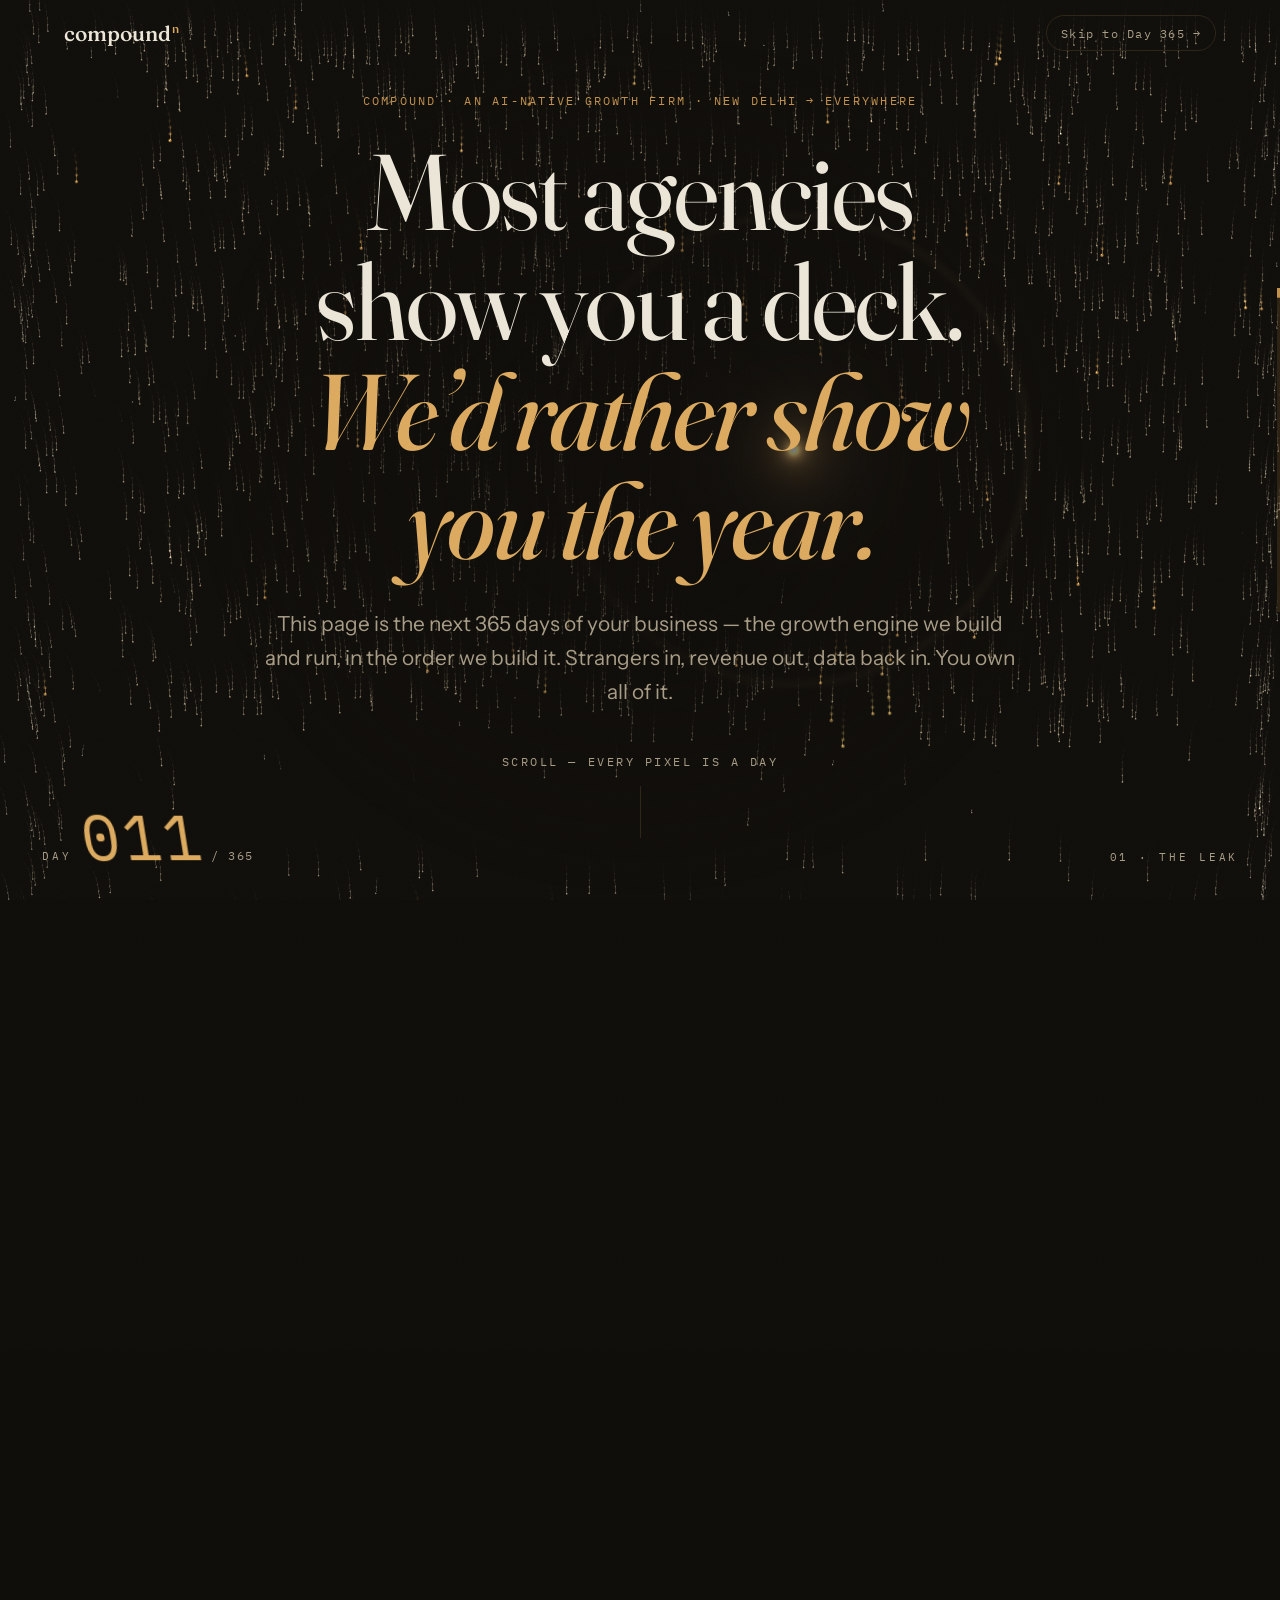
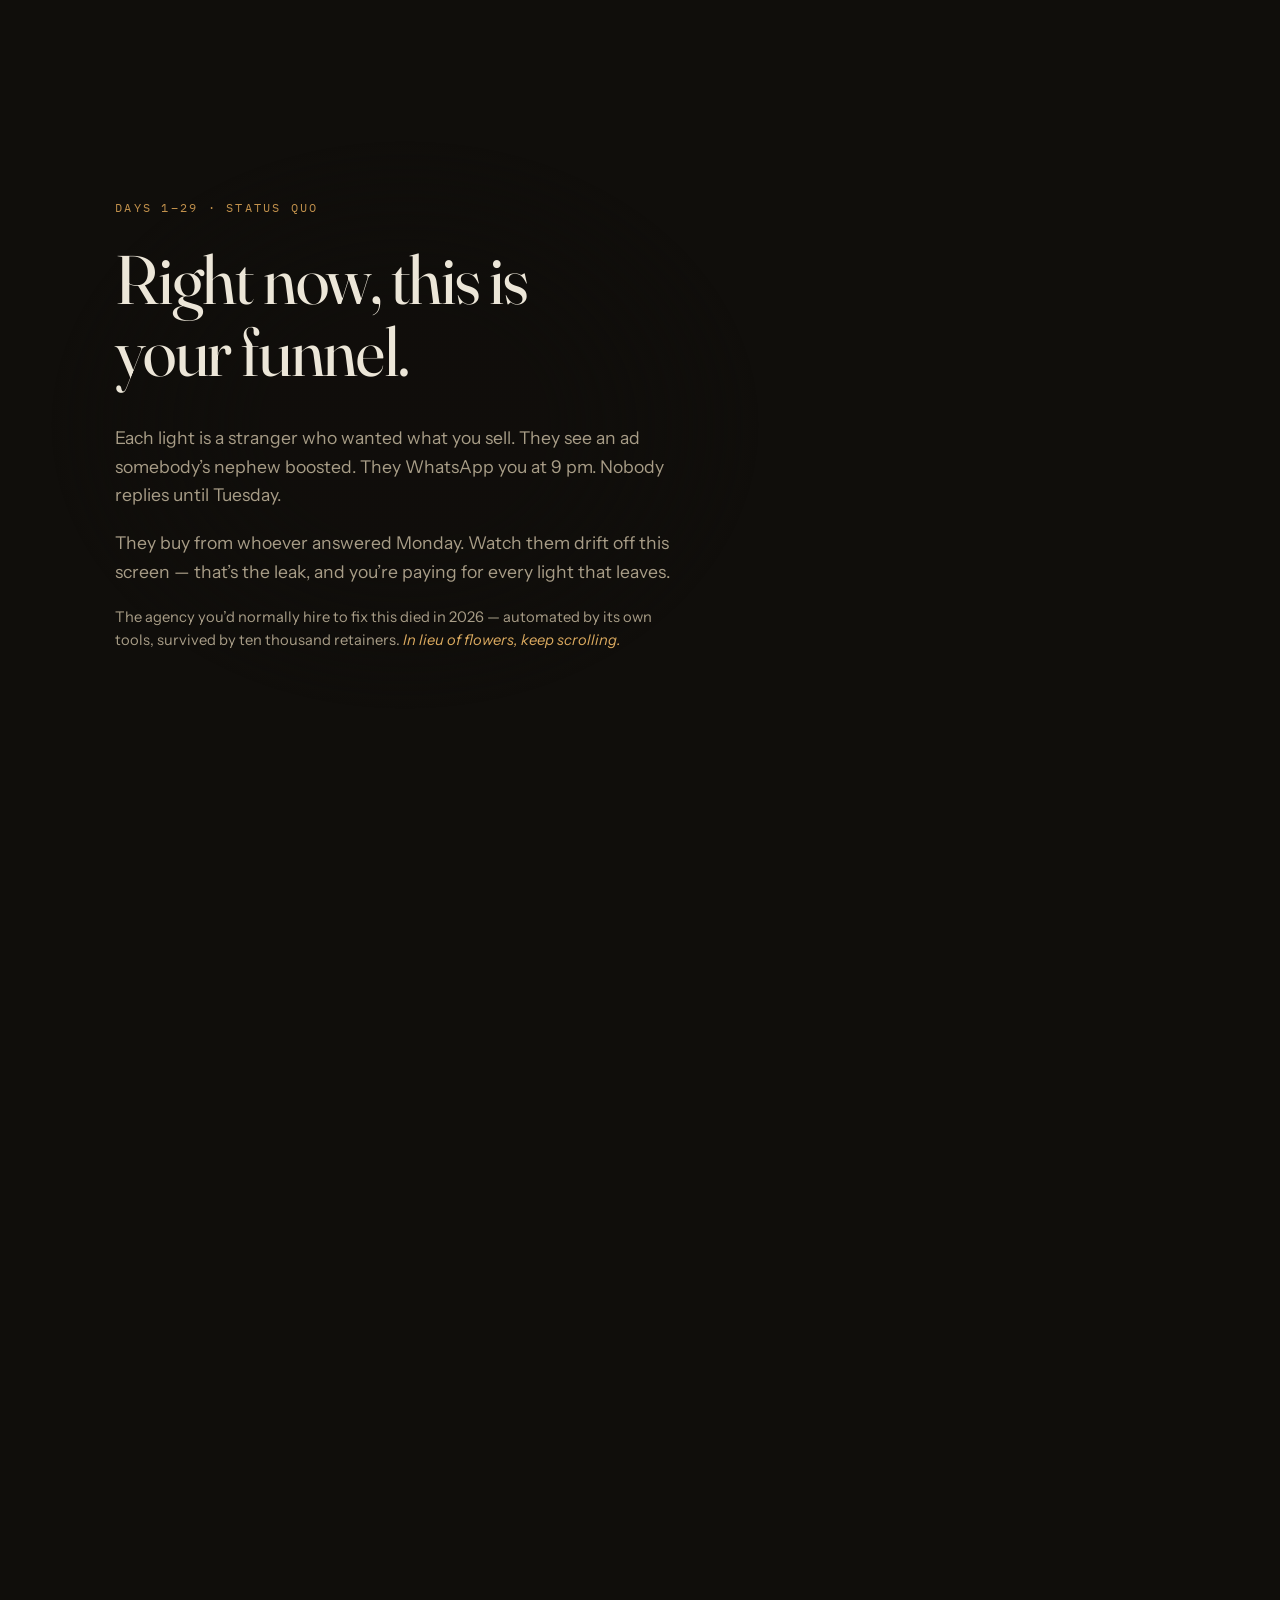
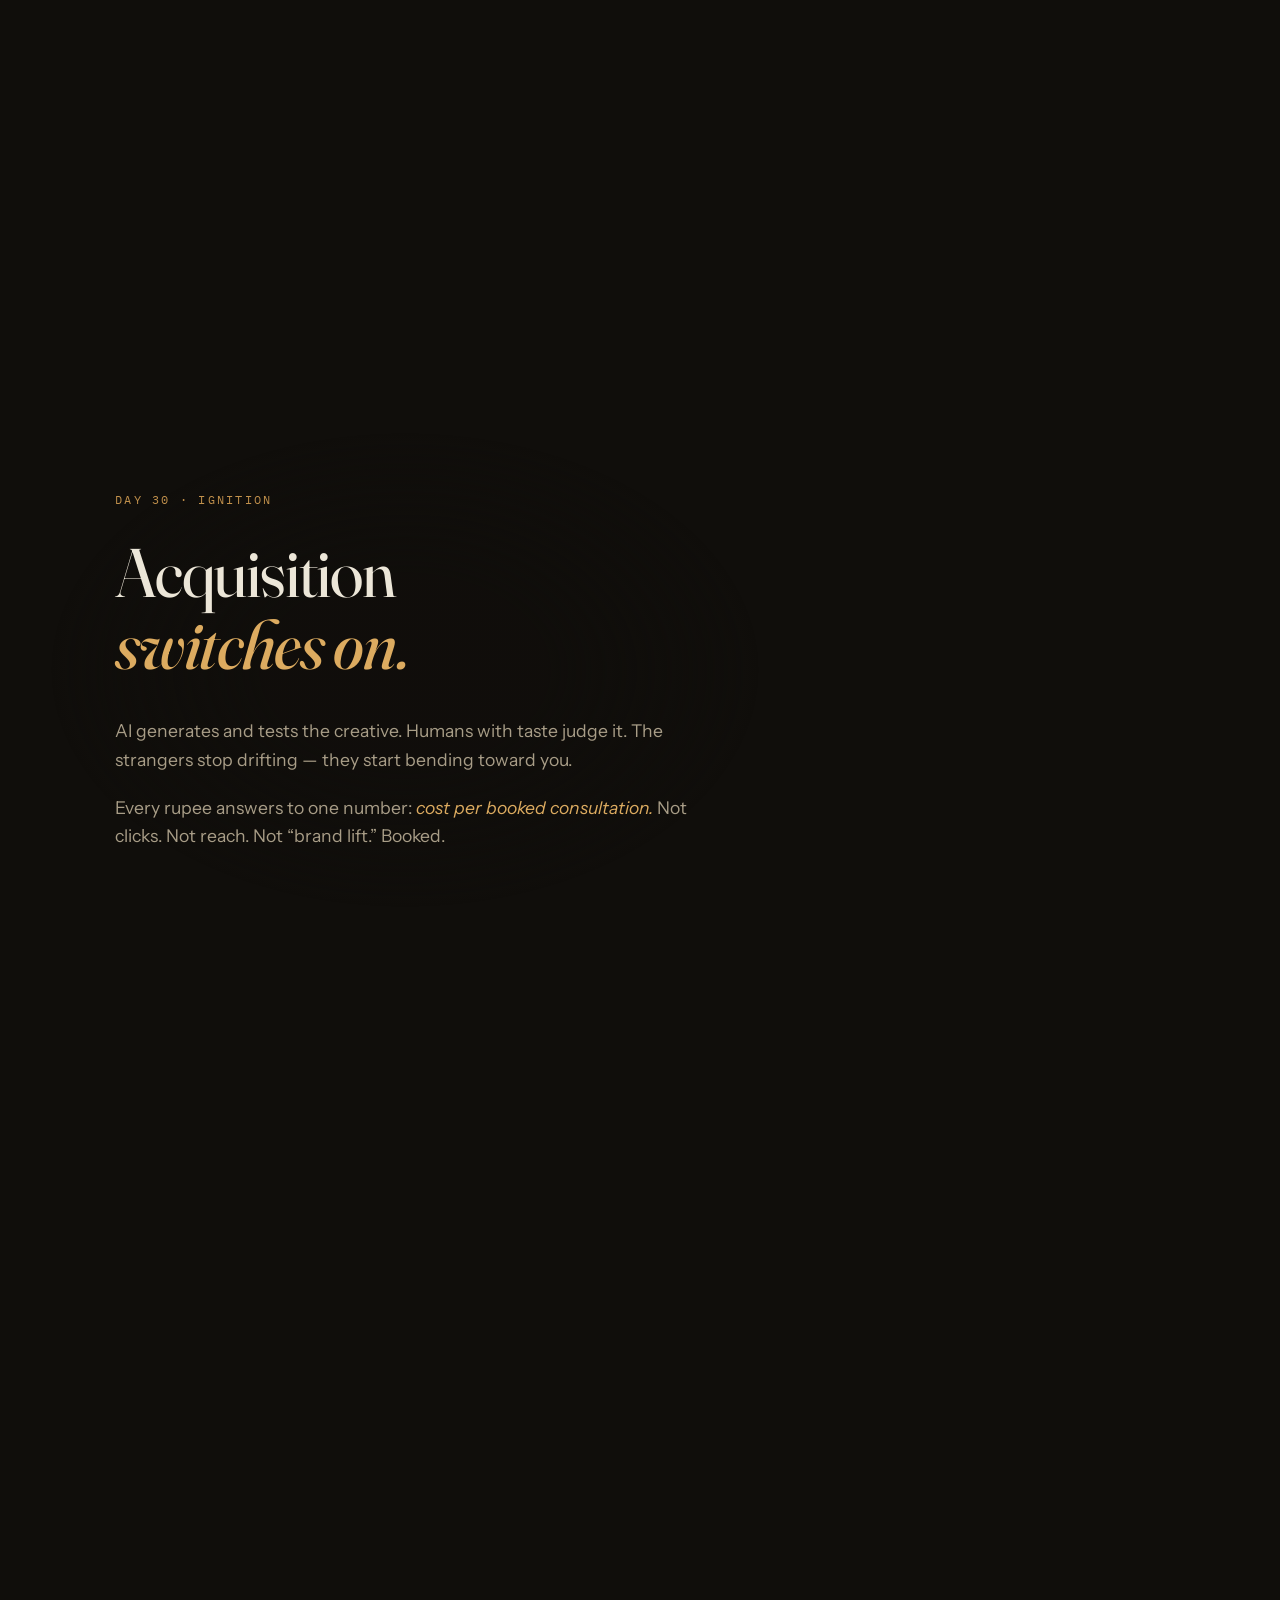
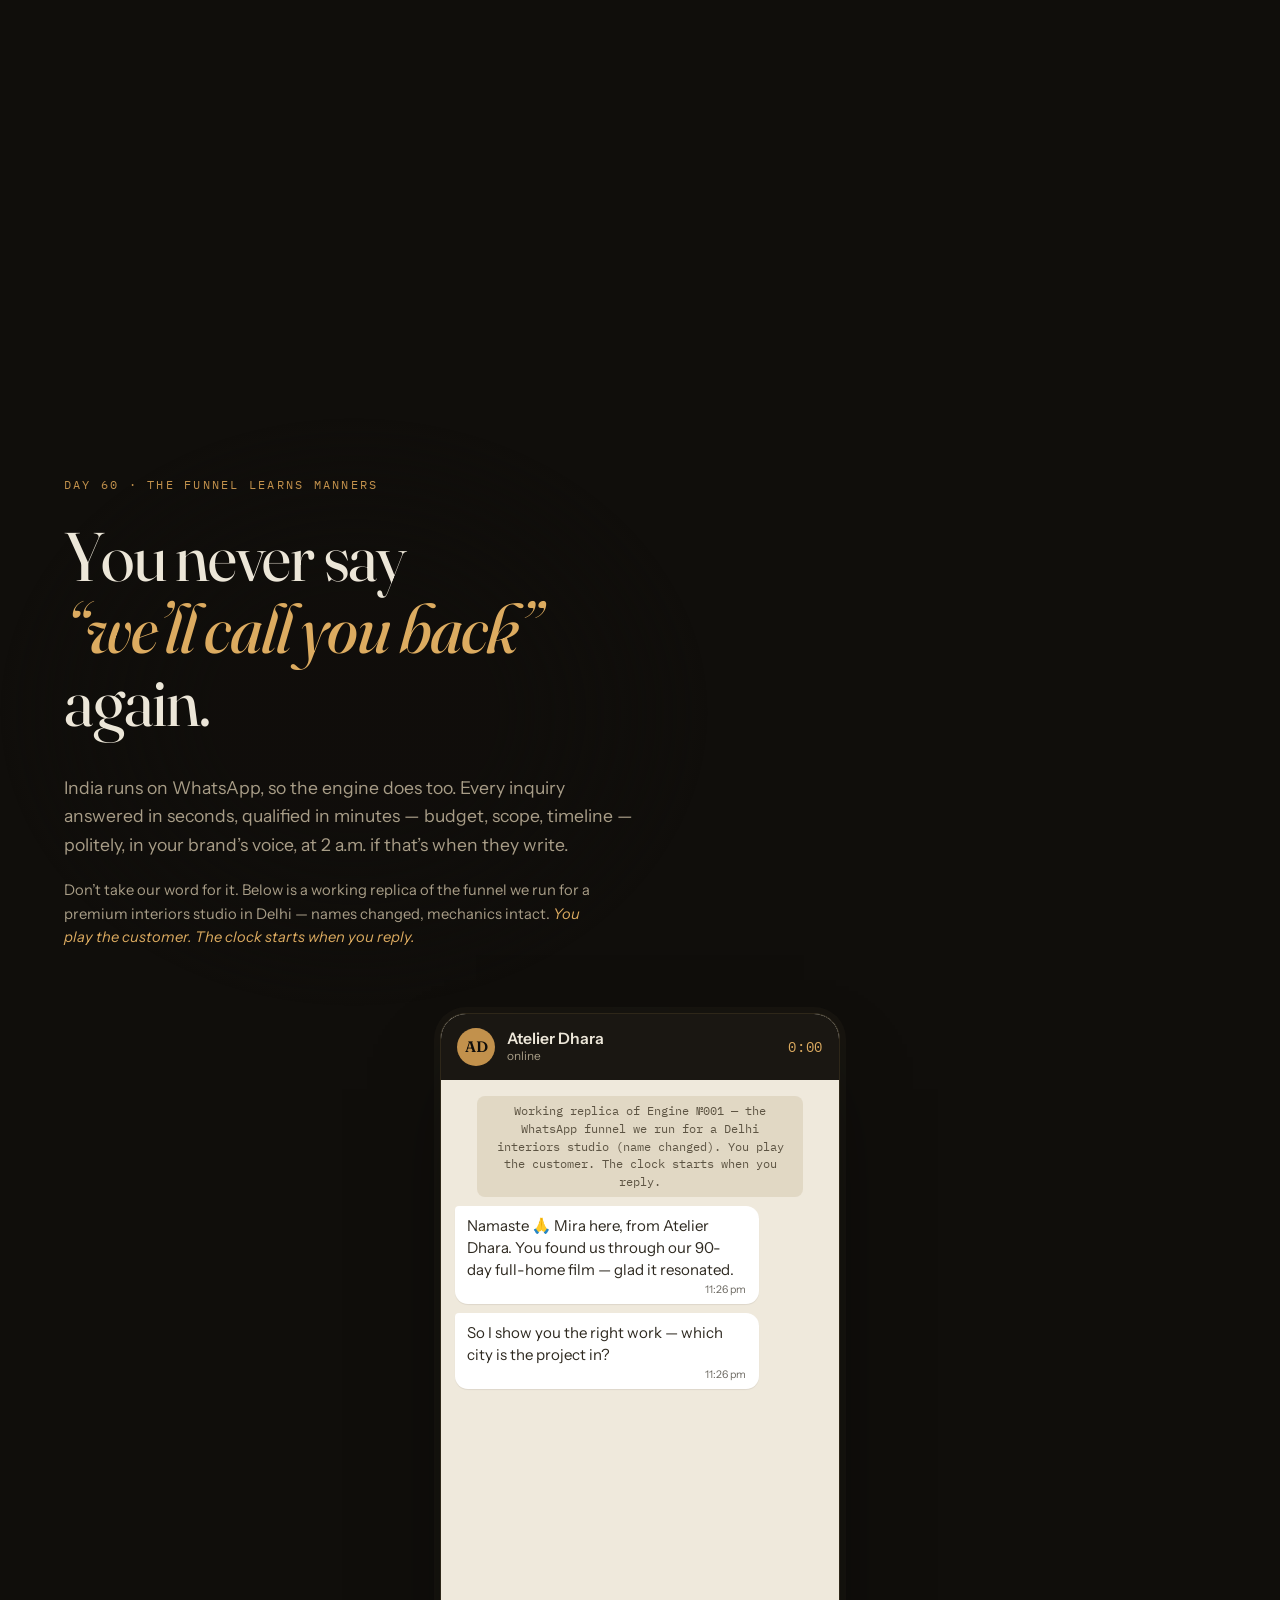
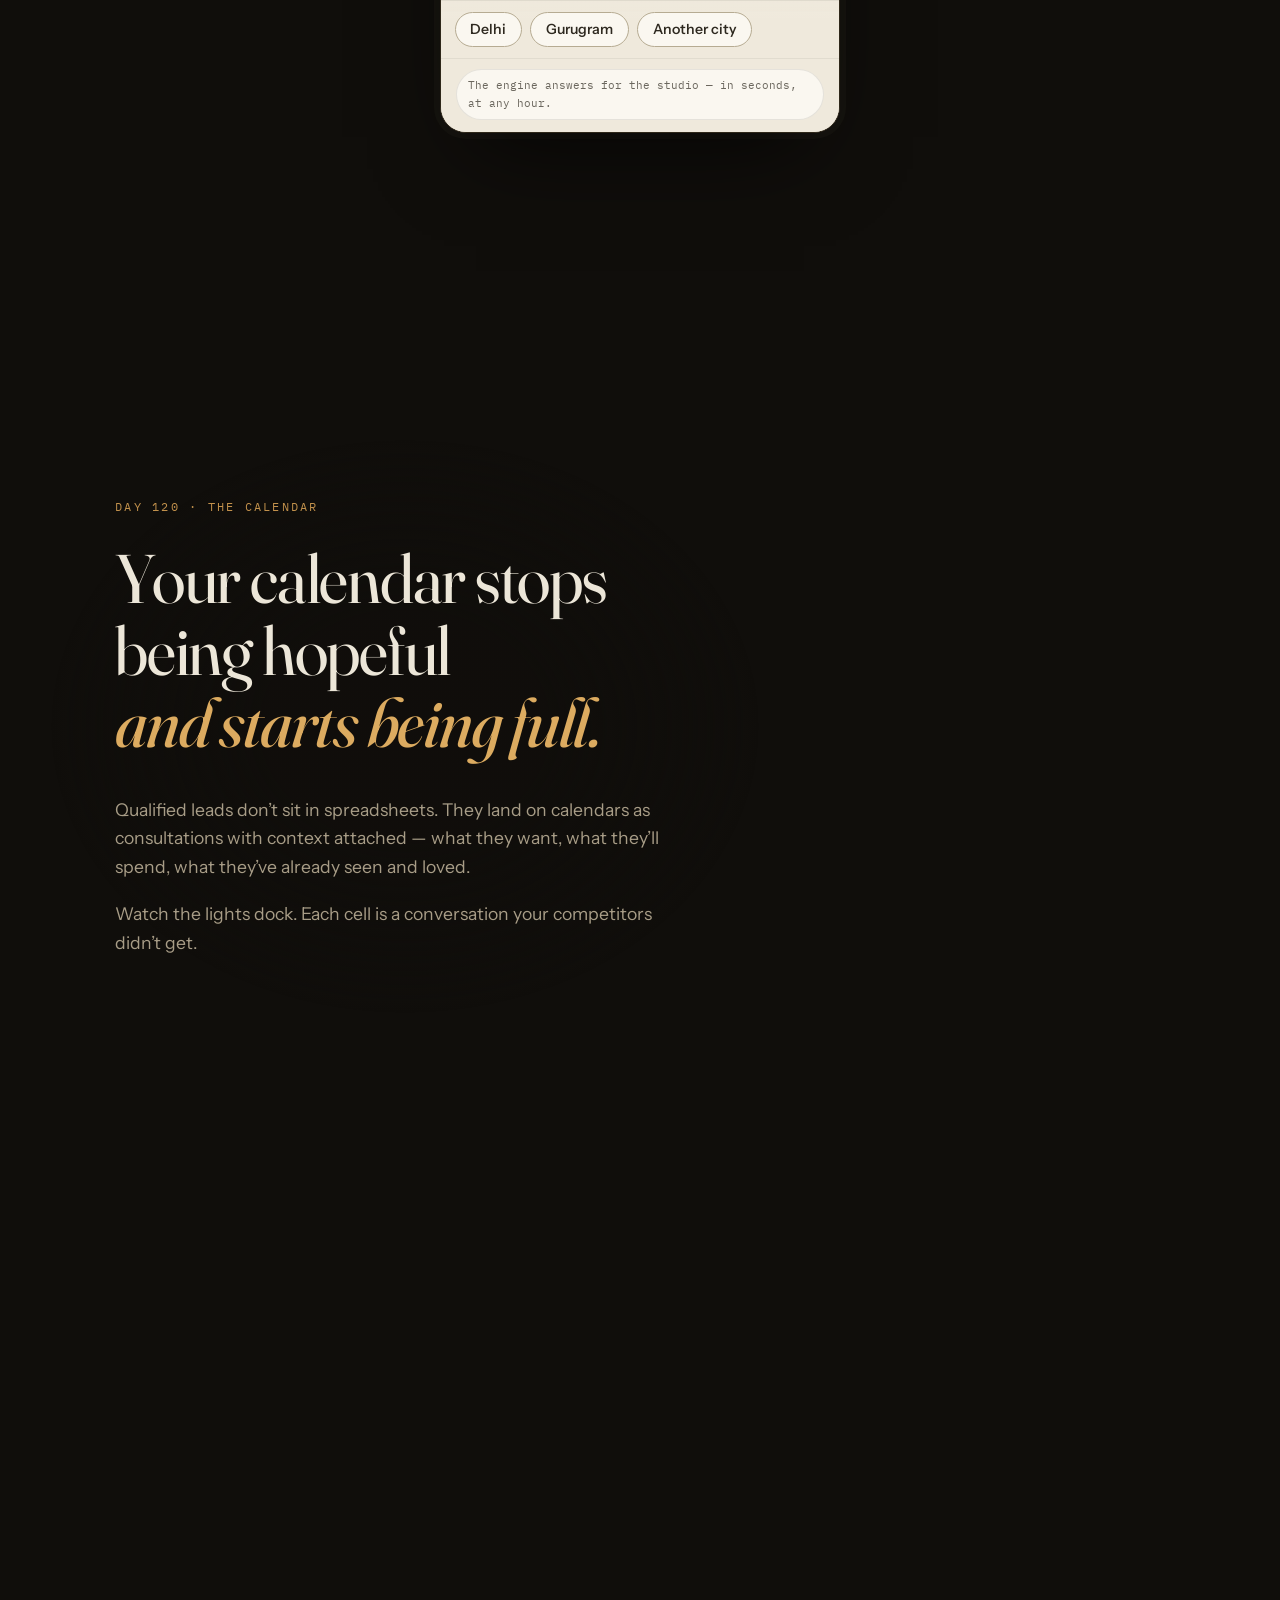
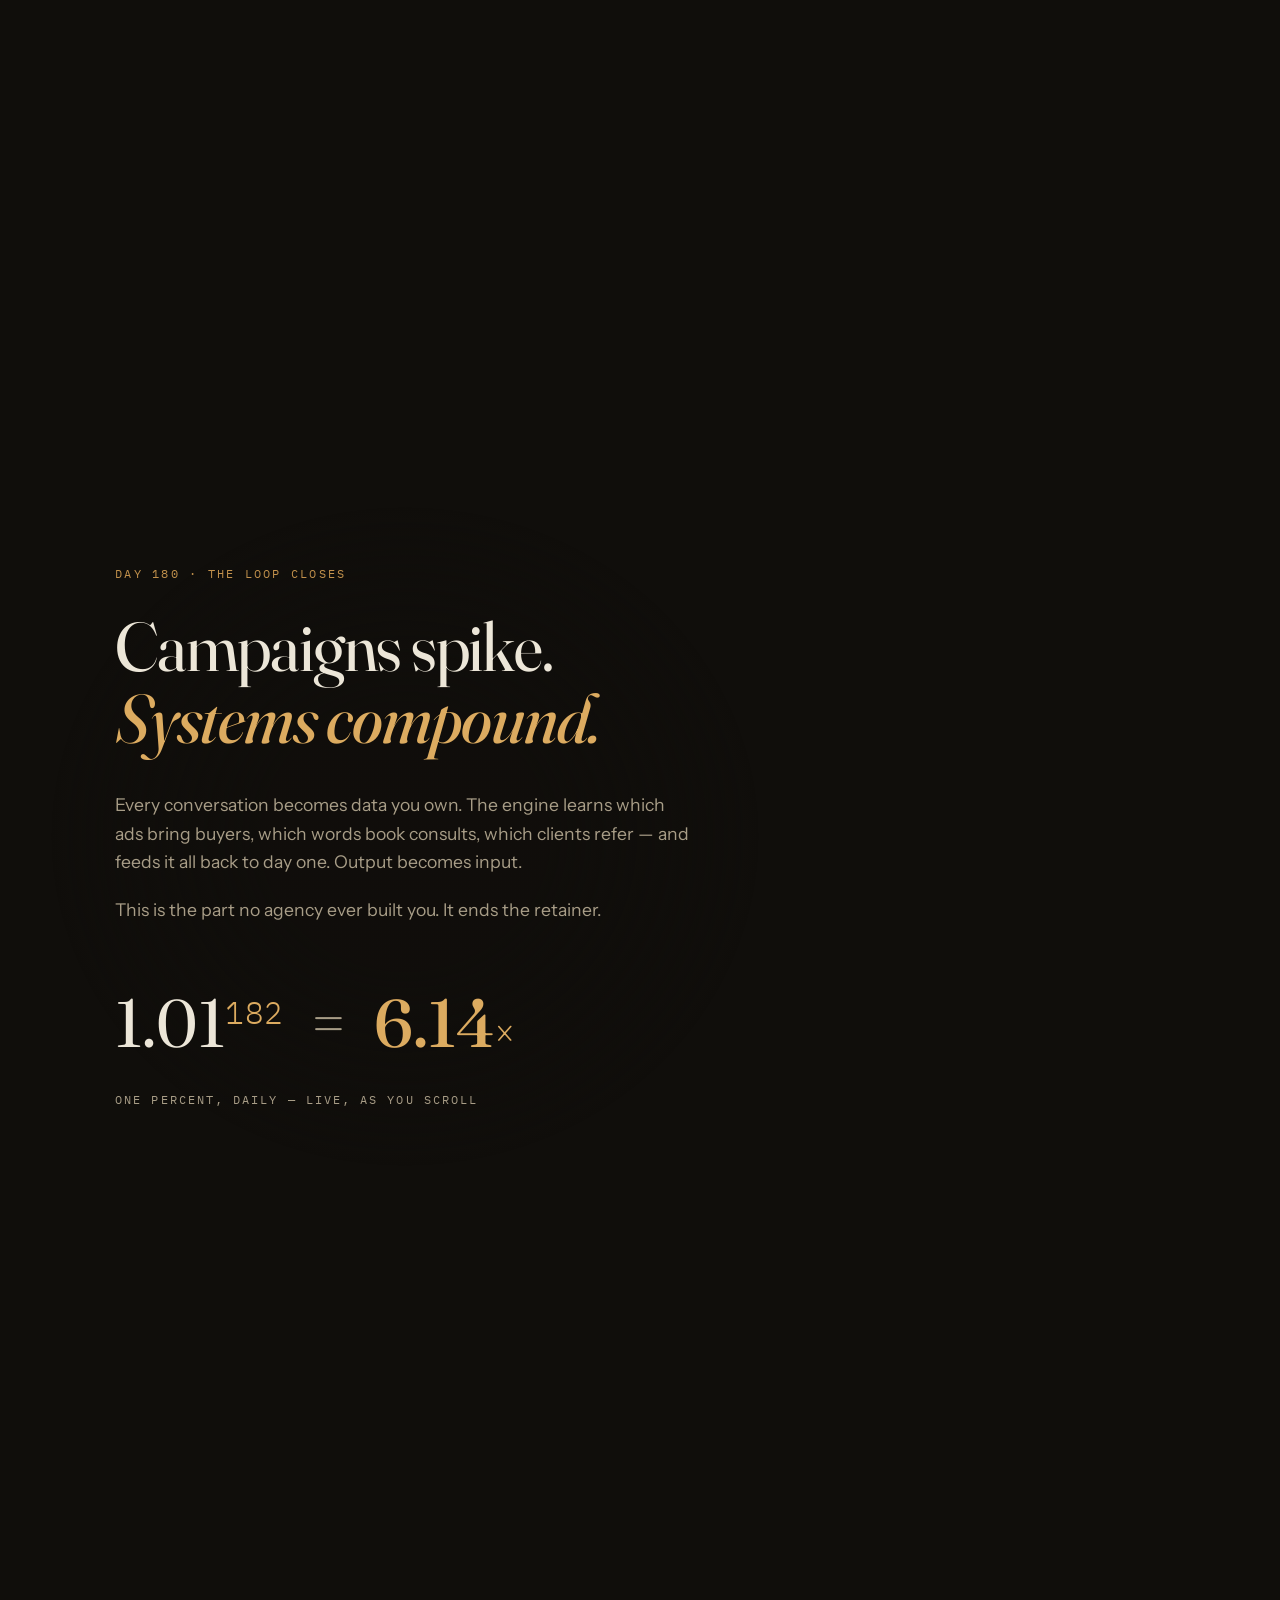
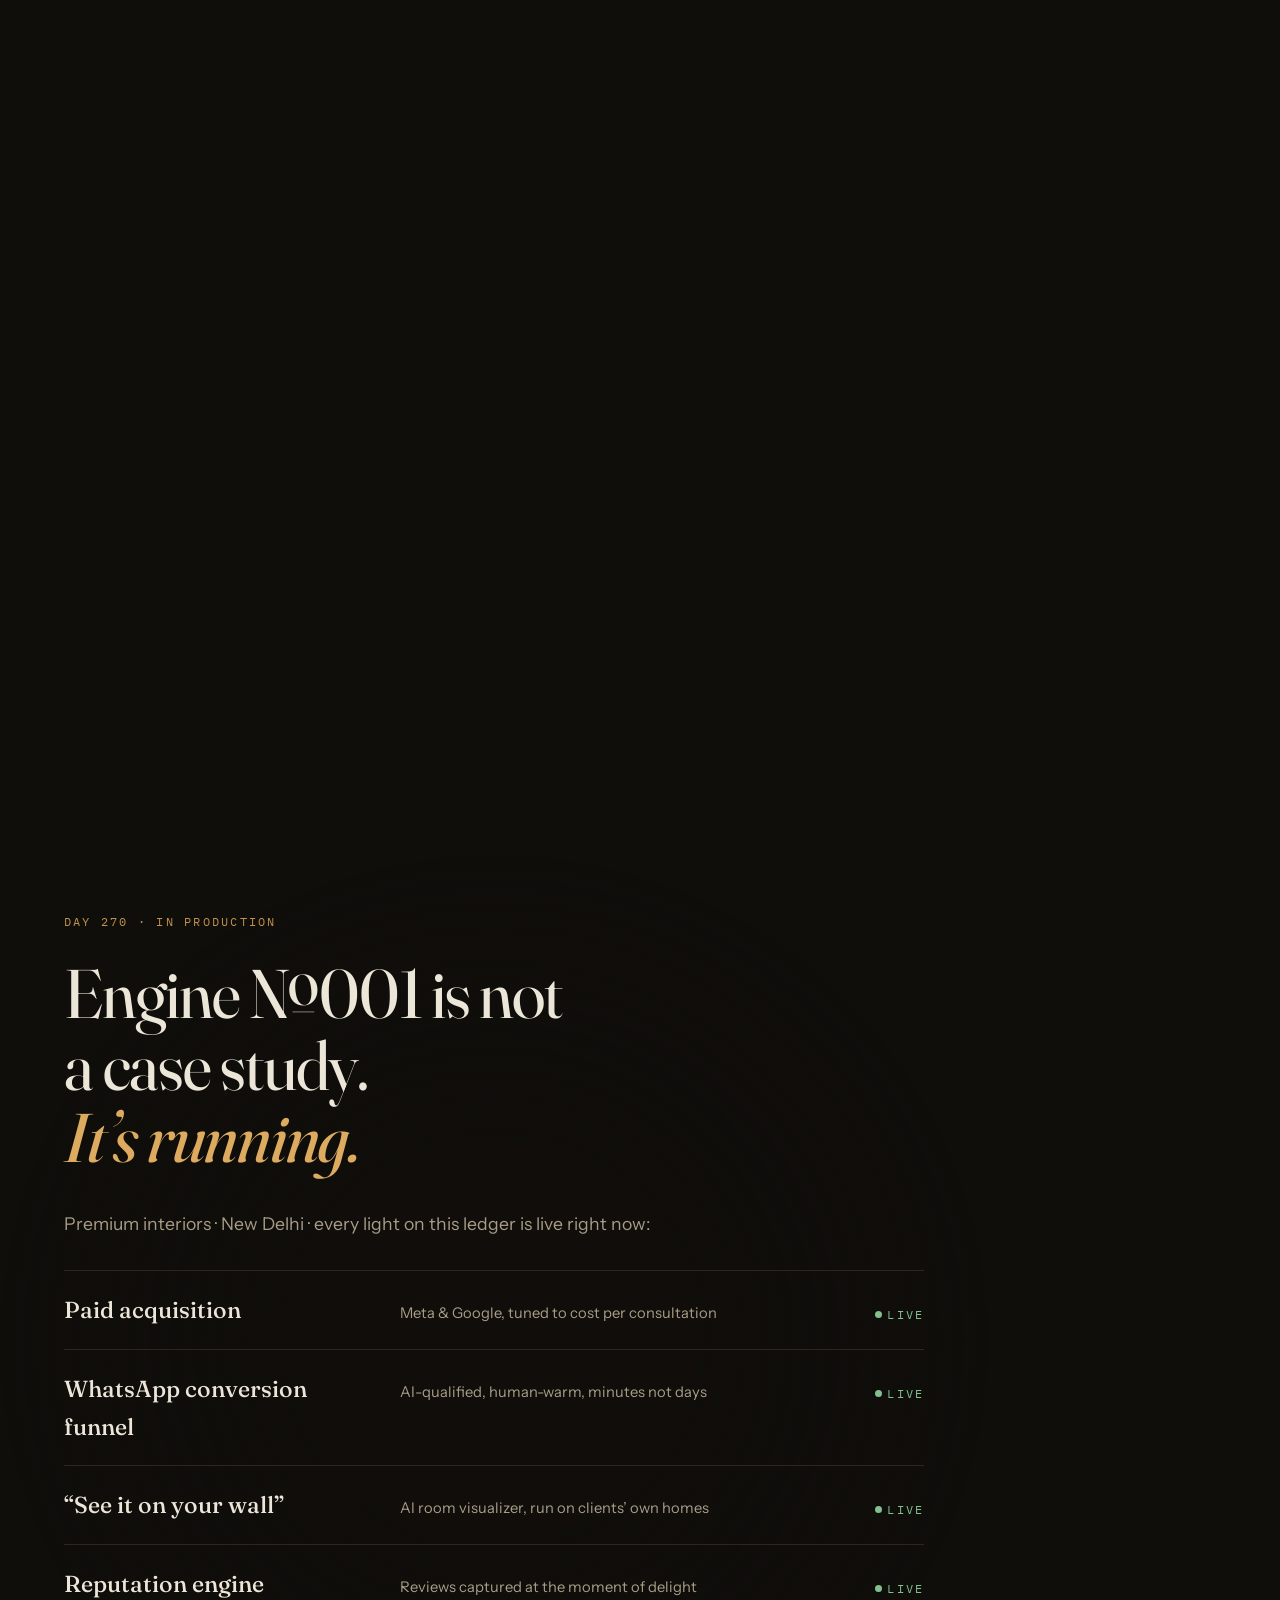
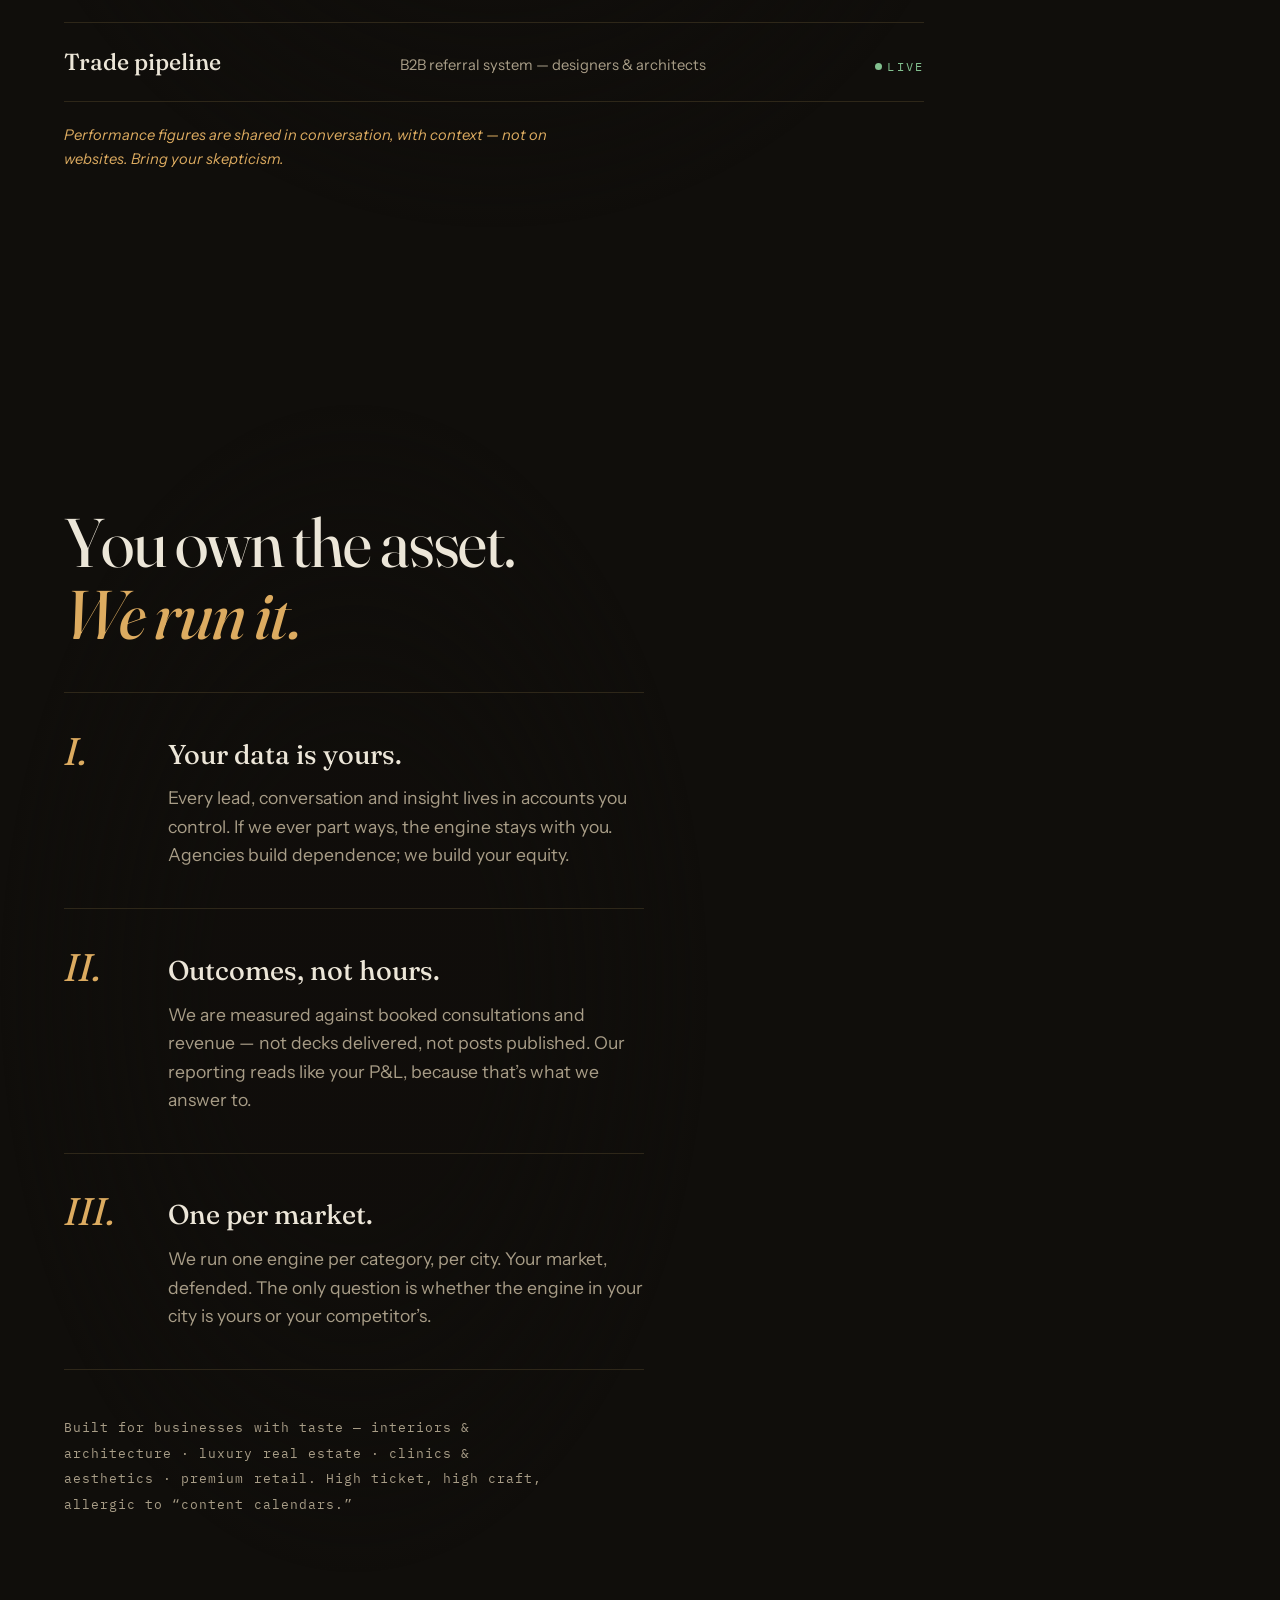
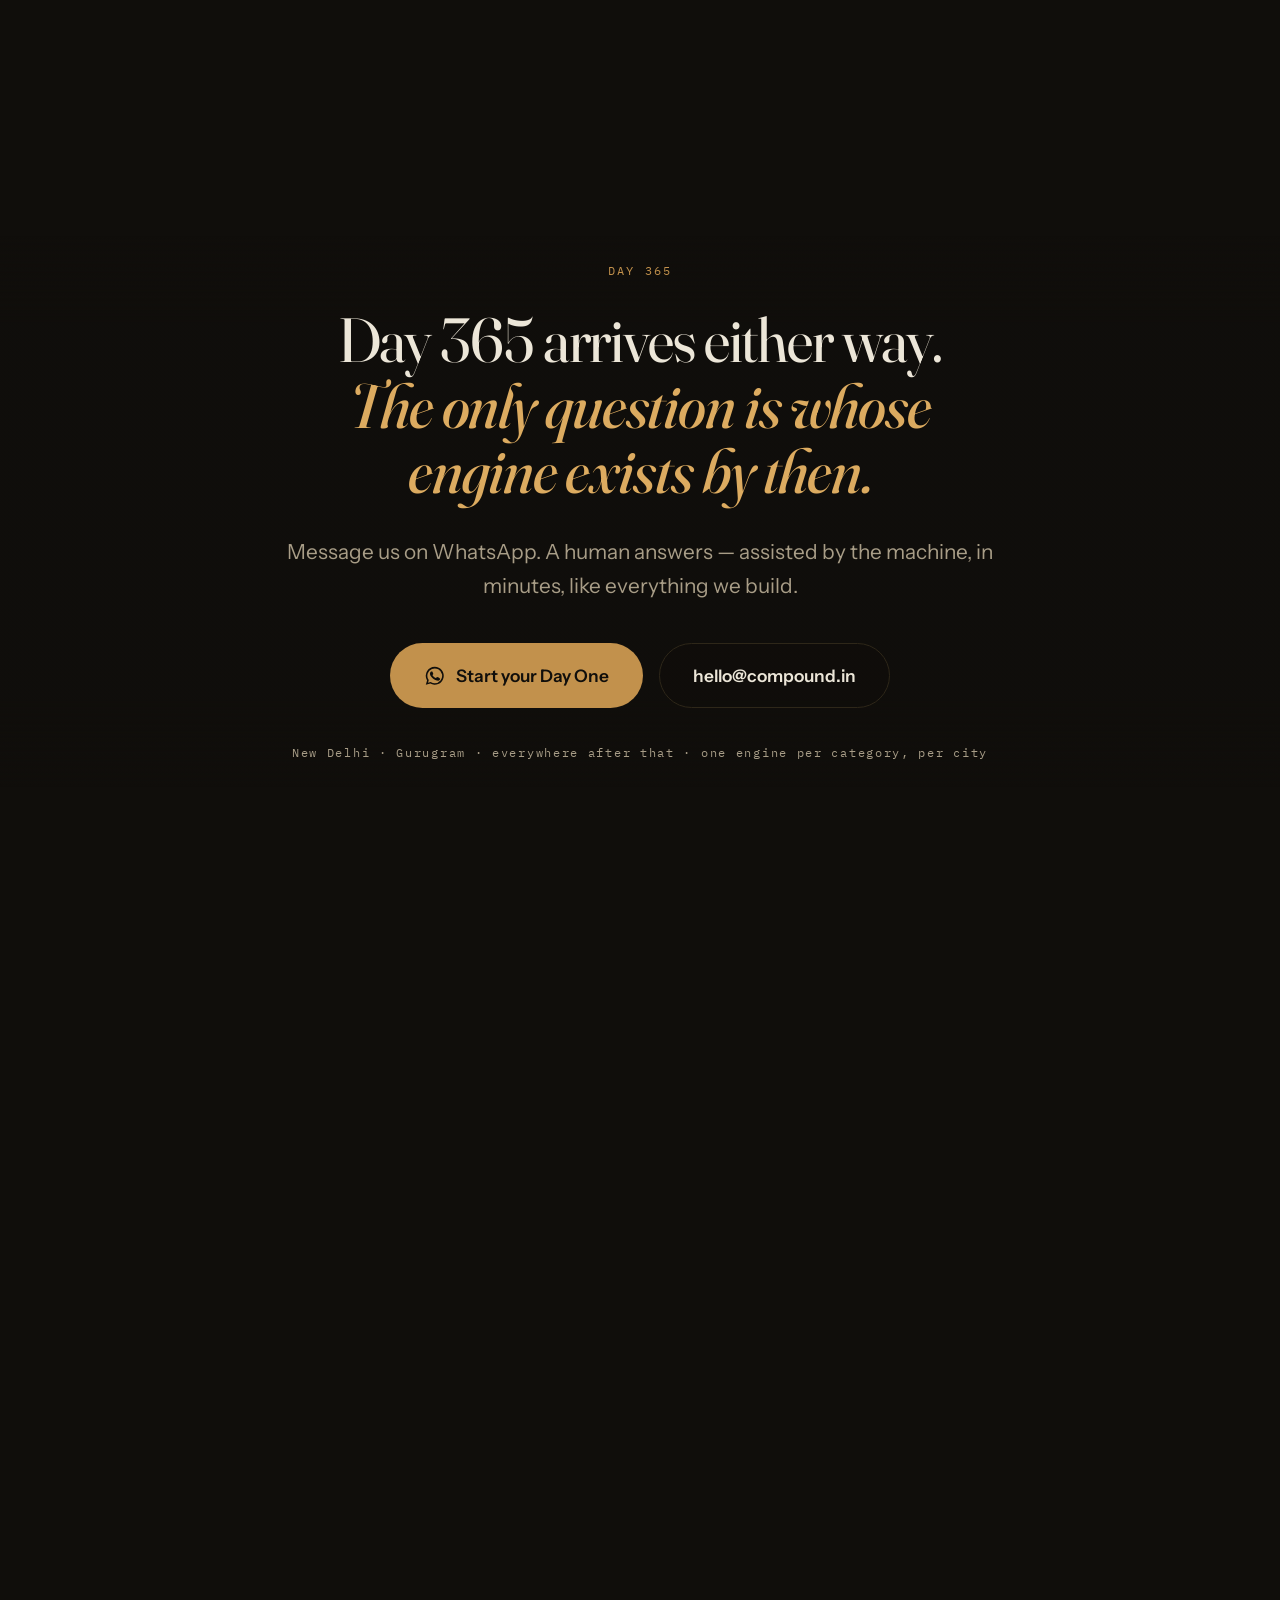
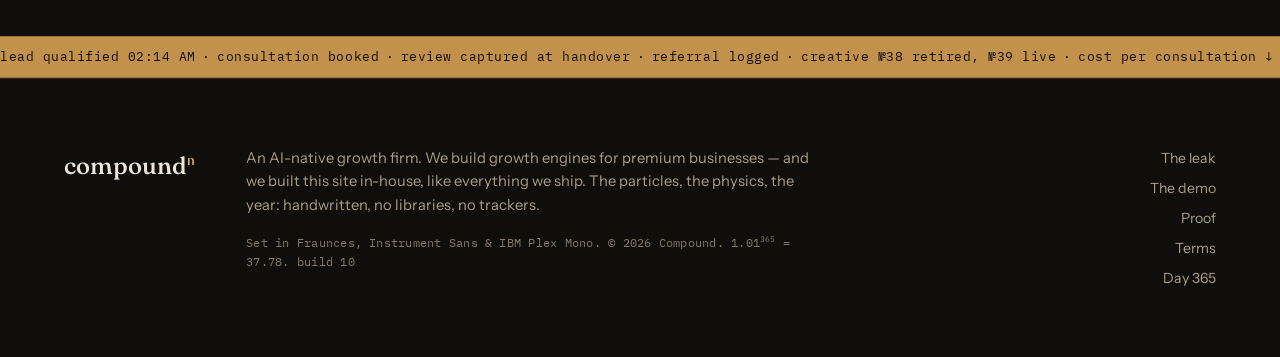
==== index.html @ 3d169574 "Finale composition: the sun rises above the text horizon (build 10) Sunrise over Day One — glow and " ====
<!DOCTYPE html>
<html lang="en">
<head>
  <meta charset="UTF-8" />
  <meta name="viewport" content="width=device-width, initial-scale=1.0, viewport-fit=cover" />
  <title>Compound — your next 365 days, in one scroll</title>
  <meta name="description" content="Compound builds and runs AI-native growth engines for premium businesses. No deck, no 'capabilities' — scroll through the year we build you: acquisition, WhatsApp conversion, booked consultations, compounding data you own." />
  <meta name="theme-color" content="#100e0b" />
  <meta property="og:title" content="Compound — your next 365 days, in one scroll" />
  <meta property="og:description" content="Most agencies show you a deck. We'd rather show you the year. An AI-native growth firm — New Delhi → everywhere." />
  <meta property="og:type" content="website" />
  <link rel="icon" href="data:image/svg+xml,%3Csvg xmlns='http://www.w3.org/2000/svg' viewBox='0 0 64 64'%3E%3Crect width='64' height='64' rx='14' fill='%23100e0b'/%3E%3Ctext x='27' y='44' font-family='Georgia,serif' font-size='34' fill='%23F3EFE6' text-anchor='middle'%3EC%3C/text%3E%3Ctext x='47' y='28' font-family='Georgia,serif' font-size='18' fill='%23C2914C' text-anchor='middle'%3En%3C/text%3E%3C/svg%3E" />
  <link rel="preconnect" href="https://fonts.googleapis.com" />
  <link rel="preconnect" href="https://fonts.gstatic.com" crossorigin />
  <link href="https://fonts.googleapis.com/css2?family=Fraunces:ital,opsz,wght@0,9..144,300..700;1,9..144,300..700&family=Instrument+Sans:ital,wght@0,400..700;1,400..700&family=IBM+Plex+Mono:ital,wght@0,400;0,500;1,400&display=swap" rel="stylesheet" />
  <link rel="stylesheet" href="styles.css?v=10" />
  <noscript><style>
    .reveal,.kin .kw i{opacity:1;transform:none}
    #boot,#cursor,.hud{display:none!important}
    .noscript-note{display:block!important}
  </style></noscript>
</head>
<body>

  <!-- boot -->
  <div id="boot" aria-hidden="true">
    <p class="boot__mark">compound<sup>n</sup></p>
    <p class="boot__line mono"><span id="bootEq">1.01<sup>1</sup> = 1.01</span></p>
    <p class="boot__sub mono">compiling your next 365 days</p>
  </div>

  <!-- the field -->
  <canvas id="field" aria-hidden="true"></canvas>

  <!-- chrome -->
  <header class="nav" id="nav">
    <a class="nav__mark" href="#top" aria-label="Compound — back to day zero">compound<sup>n</sup></a>
    <a class="nav__skip mono" href="#begin">Skip to Day 365 <span aria-hidden="true">&rarr;</span></a>
  </header>

  <div class="hud" aria-hidden="true">
    <div class="hud__day">
      <span class="hud__dayLabel mono">DAY</span>
      <span class="hud__dayNum mono" id="dayNum">000</span>
      <span class="hud__dayOf mono">/ 365</span>
    </div>
    <div class="hud__chapter mono" id="chapterTag">00 · DAY ZERO</div>
    <div class="hud__rail"><span id="railFill"></span></div>
  </div>

  <div id="cursor" aria-hidden="true"><span id="cursorTag"></span></div>

  <p class="noscript-note mono" style="display:none">JavaScript is off — the year won&rsquo;t animate, but every word below still works. So does WhatsApp.</p>

  <main id="top">

    <!-- ======== CH 00 · DAY ZERO ======== -->
    <section class="ch ch--zero" id="zero" data-days="0,7" data-tag="00 · DAY ZERO" data-beh="0">
      <div class="ch__pin">
        <div class="ch__inner ch__inner--center">
          <p class="eyebrow mono reveal">Compound · an AI-native growth firm · New Delhi &rarr; everywhere</p>
          <h1 class="kin kin--hero" aria-label="Most agencies show you a deck. We'd rather show you the year.">
            <span class="kin__line"><span class="kw"><i>Most</i></span> <span class="kw"><i>agencies</i></span> <span class="kw"><i>show</i></span> <span class="kw"><i>you</i></span> <span class="kw"><i>a&nbsp;deck.</i></span></span>
            <span class="kin__line kin__line--accent"><span class="kw"><i>We&rsquo;d</i></span> <span class="kw"><i>rather</i></span> <span class="kw"><i>show</i></span> <span class="kw"><i>you</i></span> <span class="kw"><i>the&nbsp;year.</i></span></span>
          </h1>
          <p class="lede reveal">This page is the next 365 days of your business — the growth engine we build and run, in the order we build it. Strangers in, revenue out, data back in. You own all of it.</p>
          <p class="scrollcue mono reveal">scroll — every pixel is a day<span class="scrollcue__bar" aria-hidden="true"></span></p>
        </div>
      </div>
    </section>

    <!-- ======== CH 01 · THE LEAK ======== -->
    <section class="ch ch--leak" id="leak" data-days="8,29" data-tag="01 · THE LEAK" data-beh="1">
      <div class="ch__pin">
        <div class="ch__inner">
          <p class="kicker mono reveal">Days 1–29 · status quo</p>
          <h2 class="kin" aria-label="Right now, this is your funnel.">
            <span class="kin__line"><span class="kw"><i>Right</i></span> <span class="kw"><i>now,</i></span> <span class="kw"><i>this</i></span> <span class="kw"><i>is</i></span></span>
            <span class="kin__line"><span class="kw"><i>your</i></span> <span class="kw"><i>funnel.</i></span></span>
          </h2>
          <div class="ch__copy reveal">
            <p>Each light is a stranger who wanted what you sell. They see an ad somebody&rsquo;s nephew boosted. They WhatsApp you at 9 pm. Nobody replies until Tuesday.</p>
            <p>They buy from whoever answered Monday. Watch them drift off this screen — that&rsquo;s the leak, and you&rsquo;re paying for every light that leaves.</p>
            <p class="ch__aside">The agency you&rsquo;d normally hire to fix this died in 2026 — automated by its own tools, survived by ten thousand retainers. <em>In lieu of flowers, keep scrolling.</em></p>
          </div>
        </div>
      </div>
    </section>

    <!-- ======== CH 02 · IGNITION ======== -->
    <section class="ch ch--attract" id="attract" data-days="30,59" data-tag="02 · ATTRACT" data-beh="2">
      <div class="ch__pin">
        <div class="ch__inner">
          <p class="kicker mono reveal">Day 30 · ignition</p>
          <h2 class="kin" aria-label="Acquisition switches on.">
            <span class="kin__line"><span class="kw"><i>Acquisition</i></span></span>
            <span class="kin__line kin__line--accent"><span class="kw"><i>switches</i></span> <span class="kw"><i>on.</i></span></span>
          </h2>
          <div class="ch__copy reveal">
            <p>AI generates and tests the creative. Humans with taste judge it. The strangers stop drifting — they start bending toward you.</p>
            <p>Every rupee answers to one number: <em>cost per booked consultation.</em> Not clicks. Not reach. Not &ldquo;brand lift.&rdquo; Booked.</p>
          </div>
        </div>
      </div>
    </section>

    <!-- ======== CH 03 · CONVERT + DEMO ======== -->
    <section class="ch ch--convert" id="convert" data-days="60,118" data-tag="03 · CONVERT" data-beh="3">
      <div class="ch__flow">
        <div class="ch__inner">
          <p class="kicker mono reveal">Day 60 · the funnel learns manners</p>
          <h2 class="kin" aria-label="You never say 'we'll call you back' again.">
            <span class="kin__line"><span class="kw"><i>You</i></span> <span class="kw"><i>never</i></span> <span class="kw"><i>say</i></span></span>
            <span class="kin__line kin__line--accent"><span class="kw"><i>&ldquo;we&rsquo;ll</i></span> <span class="kw"><i>call</i></span> <span class="kw"><i>you</i></span> <span class="kw"><i>back&rdquo;</i></span></span>
            <span class="kin__line"><span class="kw"><i>again.</i></span></span>
          </h2>
          <div class="ch__copy reveal">
            <p>India runs on WhatsApp, so the engine does too. Every inquiry answered in seconds, qualified in minutes — budget, scope, timeline — politely, in your brand&rsquo;s voice, at 2 a.m. if that&rsquo;s when they write.</p>
            <p class="ch__aside">Don&rsquo;t take our word for it. Below is a working replica of the funnel we run for a premium interiors studio in Delhi — names changed, mechanics intact. <em>You play the customer. The clock starts when you reply.</em></p>
          </div>
        </div>

        <div class="demo__stage">
          <div class="phone reveal" id="phone">
            <div class="phone__header">
              <div class="phone__avatar" aria-hidden="true">AD</div>
              <div class="phone__id">
                <p class="phone__name">Atelier Dhara</p>
                <p class="phone__status" id="chatStatus">online</p>
              </div>
              <div class="phone__timer mono" id="chatTimer" aria-label="Elapsed time">0:00</div>
            </div>
            <div class="phone__scroll" id="chatScroll">
              <div class="phone__chat" id="chatLog" aria-live="polite"><noscript><p class="msg msg--note">JavaScript is off, so the simulation can&rsquo;t run here. The real engine, of course, runs anyway — WhatsApp us.</p></noscript></div>
            </div>
            <div class="phone__chips" id="chatChips"></div>
            <div class="phone__inputbar" aria-hidden="true">
              <span class="phone__inputhint">The engine answers for the studio — in seconds, at any hour.</span>
            </div>
          </div>

          <aside class="demo__result" id="demoResult" hidden>
            <p class="demo__bigtime mono"><span id="finalTime">0:00</span></p>
            <p class="demo__verdict">Booked — while the studio slept.</p>
            <p class="demo__copy">No forms. No &ldquo;we&rsquo;ll call you back.&rdquo; Premium customers buy from whoever answers first — the engine makes sure that&rsquo;s you.</p>
            <div class="demo__ctaRow">
              <a class="btn btn--brass" href="#begin" data-cursor="DAY 365">Get this engine <span class="btn__arrow">&rarr;</span></a>
              <button class="btn btn--ghost" id="replayDemo" type="button" data-cursor="REPLAY">Replay <span class="btn__arrow">&#8635;</span></button>
            </div>
          </aside>
        </div>
      </div>
    </section>

    <!-- ======== CH 04 · BOOK ======== -->
    <section class="ch ch--book" id="book" data-days="119,179" data-tag="04 · BOOK" data-beh="4">
      <div class="ch__pin">
        <div class="ch__inner">
          <p class="kicker mono reveal">Day 120 · the calendar</p>
          <h2 class="kin" aria-label="Your calendar stops being hopeful and starts being full.">
            <span class="kin__line"><span class="kw"><i>Your</i></span> <span class="kw"><i>calendar</i></span> <span class="kw"><i>stops</i></span></span>
            <span class="kin__line"><span class="kw"><i>being</i></span> <span class="kw"><i>hopeful</i></span></span>
            <span class="kin__line kin__line--accent"><span class="kw"><i>and</i></span> <span class="kw"><i>starts</i></span> <span class="kw"><i>being</i></span> <span class="kw"><i>full.</i></span></span>
          </h2>
          <div class="ch__copy reveal">
            <p>Qualified leads don&rsquo;t sit in spreadsheets. They land on calendars as consultations with context attached — what they want, what they&rsquo;ll spend, what they&rsquo;ve already seen and loved.</p>
            <p>Watch the lights dock. Each cell is a conversation your competitors didn&rsquo;t get.</p>
          </div>
        </div>
      </div>
    </section>

    <!-- ======== CH 05 · COMPOUND ======== -->
    <section class="ch ch--compound" id="compound" data-days="180,269" data-tag="05 · COMPOUND" data-beh="5">
      <div class="ch__pin">
        <div class="ch__inner">
          <p class="kicker mono reveal">Day 180 · the loop closes</p>
          <h2 class="kin" aria-label="Campaigns spike. Systems compound.">
            <span class="kin__line"><span class="kw"><i>Campaigns</i></span> <span class="kw"><i>spike.</i></span></span>
            <span class="kin__line kin__line--accent"><span class="kw"><i>Systems</i></span> <span class="kw"><i>compound.</i></span></span>
          </h2>
          <div class="ch__copy reveal">
            <p>Every conversation becomes data you own. The engine learns which ads bring buyers, which words book consults, which clients refer — and feeds it all back to day one. Output becomes input.</p>
            <p>This is the part no agency ever built you. It ends the retainer.</p>
          </div>
          <p class="liveEq" id="liveEq" aria-hidden="true">1.01<sup id="liveExp">180</sup> <span class="liveEq__eq">=</span> <span class="liveEq__res" id="liveRes">5.99</span><span class="liveEq__x">&times;</span></p>
          <p class="liveEq__note mono reveal">one percent, daily — live, as you scroll</p>
        </div>
      </div>
    </section>

    <!-- ======== CH 06 · PROOF ======== -->
    <section class="ch ch--proof" id="proof" data-days="270,319" data-tag="06 · PROOF" data-beh="6">
      <div class="ch__flow">
        <div class="ch__inner ch__inner--wide">
          <p class="kicker mono reveal">Day 270 · in production</p>
          <h2 class="kin" aria-label="Engine №001 is not a case study. It's running.">
            <span class="kin__line"><span class="kw"><i>Engine</i></span> <span class="kw"><i>№001</i></span> <span class="kw"><i>is</i></span> <span class="kw"><i>not</i></span></span>
            <span class="kin__line"><span class="kw"><i>a</i></span> <span class="kw"><i>case</i></span> <span class="kw"><i>study.</i></span></span>
            <span class="kin__line kin__line--accent"><span class="kw"><i>It&rsquo;s</i></span> <span class="kw"><i>running.</i></span></span>
          </h2>
          <p class="ch__copy reveal">Premium interiors · New Delhi · every light on this ledger is live right now:</p>
          <ul class="ledger reveal">
            <li class="ledger__row">
              <span class="ledger__name">Paid acquisition</span>
              <span class="ledger__desc">Meta &amp; Google, tuned to cost per consultation</span>
              <span class="ledger__status"><span class="dot" aria-hidden="true"></span>Live</span>
            </li>
            <li class="ledger__row">
              <span class="ledger__name">WhatsApp conversion funnel</span>
              <span class="ledger__desc">AI-qualified, human-warm, minutes not days</span>
              <span class="ledger__status"><span class="dot" aria-hidden="true"></span>Live</span>
            </li>
            <li class="ledger__row">
              <span class="ledger__name">&ldquo;See it on your wall&rdquo;</span>
              <span class="ledger__desc">AI room visualizer, run on clients&rsquo; own homes</span>
              <span class="ledger__status"><span class="dot" aria-hidden="true"></span>Live</span>
            </li>
            <li class="ledger__row">
              <span class="ledger__name">Reputation engine</span>
              <span class="ledger__desc">Reviews captured at the moment of delight</span>
              <span class="ledger__status"><span class="dot" aria-hidden="true"></span>Live</span>
            </li>
            <li class="ledger__row">
              <span class="ledger__name">Trade pipeline</span>
              <span class="ledger__desc">B2B referral system — designers &amp; architects</span>
              <span class="ledger__status"><span class="dot" aria-hidden="true"></span>Live</span>
            </li>
          </ul>
          <p class="ch__aside reveal"><em>Performance figures are shared in conversation, with context — not on websites. Bring your skepticism.</em></p>
        </div>
      </div>
    </section>

    <!-- ======== CH 07 · TERMS ======== -->
    <section class="ch ch--terms" id="terms" data-days="320,364" data-tag="07 · THE TERMS" data-beh="6">
      <div class="ch__flow">
        <div class="ch__inner">
          <p class="kicker mono reveal">Day 320 · the terms</p>
          <h2 class="kin" aria-label="You own the asset. We run it.">
            <span class="kin__line"><span class="kw"><i>You</i></span> <span class="kw"><i>own</i></span> <span class="kw"><i>the</i></span> <span class="kw"><i>asset.</i></span></span>
            <span class="kin__line kin__line--accent"><span class="kw"><i>We</i></span> <span class="kw"><i>run</i></span> <span class="kw"><i>it.</i></span></span>
          </h2>
          <ol class="clauses">
            <li class="clause reveal">
              <p class="clause__no">I.</p>
              <div>
                <h3 class="clause__title">Your data is yours.</h3>
                <p class="clause__text">Every lead, conversation and insight lives in accounts you control. If we ever part ways, the engine stays with you. Agencies build dependence; we build your equity.</p>
              </div>
            </li>
            <li class="clause reveal">
              <p class="clause__no">II.</p>
              <div>
                <h3 class="clause__title">Outcomes, not hours.</h3>
                <p class="clause__text">We are measured against booked consultations and revenue — not decks delivered, not posts published. Our reporting reads like your P&amp;L, because that&rsquo;s what we answer to.</p>
              </div>
            </li>
            <li class="clause reveal">
              <p class="clause__no">III.</p>
              <div>
                <h3 class="clause__title">One per market.</h3>
                <p class="clause__text">We run one engine per category, per city. Your market, defended. The only question is whether the engine in your city is yours or your competitor&rsquo;s.</p>
              </div>
            </li>
          </ol>
          <p class="who mono reveal">Built for businesses with taste — interiors &amp; architecture · luxury real estate · clinics &amp; aesthetics · premium retail. High ticket, high craft, allergic to &ldquo;content calendars.&rdquo;</p>
        </div>
      </div>
    </section>

    <!-- ======== CH 08 · DAY 365 ======== -->
    <section class="ch ch--begin" id="begin" data-days="364,365" data-tag="08 · BEGIN" data-beh="7">
      <div class="ch__pin">
        <div class="ch__inner ch__inner--center">
          <p class="kicker mono reveal">Day 365</p>
          <h2 class="kin kin--final" aria-label="Day 365 arrives either way. The only question is whose engine exists by then.">
            <span class="kin__line"><span class="kw"><i>Day</i></span> <span class="kw"><i>365</i></span> <span class="kw"><i>arrives</i></span> <span class="kw"><i>either</i></span> <span class="kw"><i>way.</i></span></span>
            <span class="kin__line kin__line--accent"><span class="kw"><i>The</i></span> <span class="kw"><i>only</i></span> <span class="kw"><i>question</i></span> <span class="kw"><i>is</i></span> <span class="kw"><i>whose</i></span></span>
            <span class="kin__line kin__line--accent"><span class="kw"><i>engine</i></span> <span class="kw"><i>exists</i></span> <span class="kw"><i>by</i></span> <span class="kw"><i>then.</i></span></span>
          </h2>
          <p class="lede reveal">Message us on WhatsApp. A human answers — assisted by the machine, in minutes, like everything we build.</p>
          <div class="begin__actions reveal">
            <a class="btn btn--brass btn--big" id="waMain" href="https://wa.me/919999999999?text=Hi%20Compound%20%E2%80%94%20I%20run%20a%20premium%20business%20and%20I%20want%20a%20growth%20engine.%20Day%20one%20is%20today." target="_blank" rel="noopener" data-cursor="WHATSAPP">
              <svg class="wa" viewBox="0 0 24 24" aria-hidden="true"><path fill="currentColor" d="M12 2a10 10 0 0 0-8.6 15.1L2 22l5-1.3A10 10 0 1 0 12 2Zm0 18.2a8.2 8.2 0 0 1-4.2-1.1l-.3-.2-3 .8.8-2.9-.2-.3A8.2 8.2 0 1 1 12 20.2Zm4.6-6.1c-.3-.1-1.5-.7-1.7-.8-.2-.1-.4-.1-.6.1-.2.3-.6.8-.8 1-.1.2-.3.2-.5.1a6.7 6.7 0 0 1-3.4-2.9c-.3-.4 0-.5.1-.7l.4-.5c.1-.2.1-.3.2-.5 0-.2 0-.4-.1-.5l-.8-1.9c-.2-.5-.4-.4-.6-.4h-.5c-.2 0-.5 0-.7.3-.3.3-1 .9-1 2.2s1 2.6 1.1 2.8c.1.2 2 3.1 4.9 4.3.7.3 1.2.5 1.6.6.7.2 1.3.2 1.8.1.6-.1 1.5-.6 1.7-1.2.2-.6.2-1.1.2-1.2-.1-.1-.3-.2-.6-.3Z"/></svg>
              Start your Day One
            </a>
            <a class="btn btn--ghost btn--big" id="mailLink" href="mailto:hello@compound.in?subject=A%20growth%20engine%20for%20my%20business" data-cursor="EMAIL">hello@compound.in</a>
          </div>
          <p class="begin__where mono reveal">New Delhi · Gurugram · everywhere after that · one engine per category, per city</p>
        </div>
      </div>
    </section>

  </main>

  <!-- tape + colophon -->
  <div class="tape" aria-hidden="true">
    <div class="tape__track">
      <span class="tape__run">lead qualified 02:14 AM&ensp;·&ensp;consultation booked&ensp;·&ensp;review captured at handover&ensp;·&ensp;referral logged&ensp;·&ensp;creative №38 retired, №39 live&ensp;·&ensp;cost per consultation ↓&ensp;·&ensp;architect pipeline +1&ensp;·&ensp;visualizer session → site visit&ensp;·&ensp;day 366: it keeps going&ensp;·&ensp;</span>
      <span class="tape__run">lead qualified 02:14 AM&ensp;·&ensp;consultation booked&ensp;·&ensp;review captured at handover&ensp;·&ensp;referral logged&ensp;·&ensp;creative №38 retired, №39 live&ensp;·&ensp;cost per consultation ↓&ensp;·&ensp;architect pipeline +1&ensp;·&ensp;visualizer session → site visit&ensp;·&ensp;day 366: it keeps going&ensp;·&ensp;</span>
    </div>
  </div>

  <footer class="colophon">
    <div class="colophon__grid">
      <p class="colophon__mark">compound<sup>n</sup></p>
      <div class="colophon__text">
        <p>An AI-native growth firm. We build growth engines for premium businesses — and we built this site in-house, like everything we ship. The particles, the physics, the year: handwritten, no libraries, no trackers.</p>
        <p class="colophon__fine mono">Set in Fraunces, Instrument Sans &amp; IBM Plex Mono. © 2026 Compound. 1.01<sup>365</sup> = 37.78. <span id="buildTag">build 10</span></p>
      </div>
      <nav class="colophon__nav" aria-label="Footer">
        <a href="#leak">The leak</a>
        <a href="#convert">The demo</a>
        <a href="#proof">Proof</a>
        <a href="#terms">Terms</a>
        <a href="#begin">Day 365</a>
      </nav>
    </div>
  </footer>

  <script src="engine.js?v=10"></script>
  <script src="main.js?v=10"></script>
</body>
</html>
---- styles.css ----
/* ============================================================
   COMPOUND — 365 days in one scroll
   Ink / Bone / Brass · Fraunces + Instrument Sans + Plex Mono
   z: field 0 · content 1 · hud 90 · nav 100 · boot 999 · cursor 1000
   ============================================================ */

:root {
  --ink: #100e0b;          /* matches the GL clear color exactly */
  --ink-2: #1a1712;
  --ink-line: #2e2719;
  --paper: #f3efe6;
  --bone: #faf7f0;
  --paper-line: #d8d0bc;

  --brass: #c2914c;
  --brass-2: #dcab60;
  --gold: #ffd9a0;

  --t-on-ink: #ece6d8;
  --t-on-ink-mute: #a89d87;
  --t-on-paper: #2e2920;
  --t-on-paper-mute: #6f6755;

  --wa-bg: #efe9dc;
  --wa-in: #ffffff;
  --wa-out: #ddf2c9;
  --wa-tick: #4fae9b;

  --serif: "Fraunces", Georgia, "Times New Roman", serif;
  --sans: "Instrument Sans", system-ui, -apple-system, "Segoe UI", sans-serif;
  --mono: "IBM Plex Mono", "Cascadia Mono", Consolas, monospace;

  --fs-h1: clamp(2.2rem, 8.4vw, 7.4rem);
  --fs-h2: clamp(2.05rem, 5.6vw, 4.3rem);
  --fs-lede: clamp(1.08rem, 1.3vw + 0.8rem, 1.3rem);
  --fs-body: clamp(1rem, 0.4vw + 0.9rem, 1.1rem);
  --fs-small: 0.92rem;
  --fs-label: 0.78rem;

  --pad-x: clamp(1.4rem, 5vw, 4.5rem);
  --ease: cubic-bezier(0.22, 0.61, 0.21, 1);
}

/* ---------- base ---------- */

*, *::before, *::after { box-sizing: border-box; }

/* overflow-x: clip (not hidden) — hidden creates a scroll container on
   body and breaks position:sticky pins on iOS Safari */
html { scroll-behavior: smooth; -webkit-text-size-adjust: 100%; overflow-x: clip; }

body {
  margin: 0;
  background: var(--ink);
  color: var(--t-on-ink);
  font-family: var(--sans);
  font-size: var(--fs-body);
  line-height: 1.62;
  -webkit-font-smoothing: antialiased;
  text-rendering: optimizeLegibility;
}
body.is-booting { overflow: hidden; }

/* film grain */
body::after {
  content: "";
  position: fixed;
  inset: -50%;
  width: 200%;
  height: 200%;
  pointer-events: none;
  z-index: 50;
  opacity: 0.35;
  background-image: url("data:image/svg+xml,%3Csvg xmlns='http://www.w3.org/2000/svg' width='160' height='160'%3E%3Cfilter id='n'%3E%3CfeTurbulence type='fractalNoise' baseFrequency='0.9' numOctaves='2' stitchTiles='stitch'/%3E%3CfeColorMatrix type='matrix' values='0 0 0 0 0.5 0 0 0 0 0.47 0 0 0 0 0.42 0 0 0 0.05 0'/%3E%3C/filter%3E%3Crect width='160' height='160' filter='url(%23n)'/%3E%3C/svg%3E");
}

h1, h2, h3, p, ul, ol { margin: 0; }
ul, ol { padding: 0; list-style: none; }
a { color: inherit; text-decoration: none; }
a, button { -webkit-tap-highlight-color: transparent; }
em { font-style: italic; }
sup { line-height: 0; }

::selection { background: var(--brass); color: var(--ink); }

:focus-visible {
  outline: 2px solid var(--brass);
  outline-offset: 3px;
  border-radius: 2px;
}

::-webkit-scrollbar { width: 10px; }
::-webkit-scrollbar-track { background: var(--ink); }
::-webkit-scrollbar-thumb { background: rgba(194, 145, 76, 0.45); border-radius: 99px; }

.mono { font-family: var(--mono); }

/* ---------- the field ---------- */

#field {
  position: fixed;
  inset: 0;
  width: 100%;
  height: 100%;
  z-index: 0;
  display: block;
}

main { position: relative; z-index: 1; }

/* ---------- boot ---------- */

#boot {
  position: fixed;
  inset: 0;
  z-index: 999;
  background: var(--ink);
  display: flex;
  flex-direction: column;
  align-items: center;
  justify-content: center;
  gap: 1.1rem;
  transition: opacity 0.7s var(--ease), visibility 0.7s;
}
#boot.done { opacity: 0; visibility: hidden; pointer-events: none; }
.boot__mark {
  font-family: var(--serif);
  font-size: 1.5rem;
  font-weight: 520;
}
.boot__mark sup { font-family: var(--mono); font-size: 0.55em; color: var(--brass-2); }
.boot__line {
  font-size: clamp(1.5rem, 5vw, 2.4rem);
  color: var(--brass-2);
  font-variant-numeric: tabular-nums;
}
.boot__line sup { font-size: 0.55em; }
.boot__sub {
  font-size: 0.74rem;
  letter-spacing: 0.22em;
  text-transform: uppercase;
  color: var(--t-on-ink-mute);
}

/* ---------- nav ---------- */

.nav {
  position: fixed;
  inset: 0 0 auto 0;
  z-index: 100;
  display: flex;
  align-items: center;
  justify-content: space-between;
  padding: 0.95rem var(--pad-x);
  transition: background 0.5s var(--ease), box-shadow 0.5s var(--ease), padding 0.5s var(--ease);
}
.nav.is-scrolled {
  background: rgba(16, 14, 11, 0.72);
  -webkit-backdrop-filter: blur(14px) saturate(1.1);
  backdrop-filter: blur(14px) saturate(1.1);
  box-shadow: 0 1px 0 rgba(194, 145, 76, 0.2);
  padding-block: 0.65rem;
}
.nav__mark {
  font-family: var(--serif);
  font-weight: 520;
  font-size: 1.32rem;
}
.nav__mark sup { font-family: var(--mono); font-size: 0.58em; color: var(--brass-2); margin-left: 0.08em; }
.nav__skip {
  font-size: 0.78rem;
  letter-spacing: 0.1em;
  color: var(--t-on-ink-mute);
  border: 1px solid var(--ink-line);
  border-radius: 999px;
  padding: 0.55em 1.1em;
  white-space: nowrap;
  transition: color 0.3s var(--ease), border-color 0.3s var(--ease), background 0.3s var(--ease);
}
.nav__skip:hover { color: var(--ink); background: var(--brass); border-color: var(--brass); }

/* ---------- hud ---------- */

.hud { pointer-events: none; }
.hud__day, .hud__chapter, .hud__rail { transition: opacity 0.4s var(--ease); }
/* yield while the demo phone has the stage; vanish over tape/colophon */
body.hud--yield .hud__day, body.hud--yield .hud__chapter,
body.hud--end .hud__day, body.hud--end .hud__chapter, body.hud--end .hud__rail {
  opacity: 0;
}
.hud__day {
  position: fixed;
  left: clamp(1.1rem, 3.5vw, 2.6rem);
  bottom: clamp(0.9rem, 3vw, 2rem);
  z-index: 90;
  display: flex;
  align-items: baseline;
  gap: 0.5em;
}
.hud__dayLabel { font-size: 0.66rem; letter-spacing: 0.3em; color: var(--t-on-ink-mute); }
.hud__dayNum {
  font-size: clamp(2rem, 5.6vw, 4rem);
  color: var(--brass-2);
  font-variant-numeric: tabular-nums;
  letter-spacing: 0.04em;
  line-height: 1;
  will-change: transform;
  transition: color 0.4s var(--ease);
}
.hud__dayNum.is-one { color: var(--gold); }
.hud__dayOf { font-size: 0.72rem; color: var(--t-on-ink-mute); letter-spacing: 0.12em; }

.hud__chapter {
  position: fixed;
  right: clamp(1.1rem, 3.5vw, 2.6rem);
  bottom: clamp(1rem, 3vw, 2.1rem);
  z-index: 90;
  font-size: 0.7rem;
  letter-spacing: 0.26em;
  text-transform: uppercase;
  color: var(--t-on-ink-mute);
}

.hud__rail {
  position: fixed;
  right: 0;
  top: 50%;
  transform: translateY(-50%);
  width: 3px;
  height: 36vh;
  background: rgba(194, 145, 76, 0.16);
  z-index: 90;
  overflow: hidden;
}
.hud__rail span {
  position: absolute;
  inset: 0;
  background: var(--brass);
  transform-origin: top;
  transform: scaleY(0);
}

@media (max-width: 600px) {
  .hud__chapter { display: none; }
  .hud__dayNum { font-size: 1.7rem; }
  .hud__dayLabel { font-size: 0.56rem; }
}

/* phones: no pinning — sticky stages feel sluggish on touch and clip
   copy on short screens. Chapters flow naturally; the field, day counter
   and chapter behaviors still ride the scroll. Hero + finale keep their
   full-screen presence. */
@media (max-width: 760px) {
  /* backdrop blur is a compositor tax on phones — solid ink instead */
  .nav.is-scrolled {
    -webkit-backdrop-filter: none;
    backdrop-filter: none;
    background: rgba(16, 14, 11, 0.93);
  }
  /* the ticker tape reads as a broken control on touch — desktop only */
  .tape { display: none; }
  /* heavier scrim: on phones every text block sits in the field's path.
     Horizontal inset MUST stay inside the container padding (~1.4rem) —
     wider scrims poke past the viewport and let the page pan sideways */
  .ch .ch__inner::before {
    inset: -2.5rem -1.2rem;
    background: radial-gradient(ellipse closest-side, rgba(16, 14, 11, 0.94) 65%, rgba(16, 14, 11, 0) 100%);
  }
  .demo__result::before { inset: -2rem -1.2rem; }
  /* belt + braces: phones have no sticky pins, so hidden is safe here,
     and it covers browsers that don't support overflow: clip */
  body { overflow-x: hidden; }
  /* an 8000px smooth anchor cruise feels possessed on touch — jump */
  html { scroll-behavior: auto; }
  /* duplicate of the coarse-pointer scroll-trap fix: narrow viewports
     are overwhelmingly touch, and this one must never miss.
     (.phone prefix: this block sits before the base rule in the file) */
  .phone .phone__scroll {
    overscroll-behavior-y: auto;
    height: min(48vh, 420px);
    min-height: 320px;
  }
}

/* touch devices regardless of width */
@media (pointer: coarse) {
  /* no double-tap-zoom delay on taps; pan + pinch stay native */
  body { touch-action: manipulation; }
  /* THE scroll trap: the chat fills most of a phone screen, and
     `contain` refused to hand an at-boundary swipe back to the page —
     thumbs died mid-page. Chain to the page, and shrink the capture
     zone while we're at it. */
  .phone .phone__scroll {
    overscroll-behavior-y: auto;
    height: min(48vh, 420px);
    min-height: 320px;
  }
  /* tap targets */
  .viz .viz__chip { padding: 0.6em 1em; }
  .colophon__nav a { padding: 0.4em 0; }
  .ch.ch--zero, .ch.ch--leak, .ch.ch--attract, .ch.ch--book, .ch.ch--compound, .ch.ch--begin {
    min-height: auto;
  }
  .ch .ch__pin {
    position: static;
    min-height: auto;
    padding: clamp(3.5rem, 9vh, 5rem) var(--pad-x) 6.5rem;
  }
  .ch--zero .ch__pin, .ch--begin .ch__pin {
    min-height: 100vh;
    min-height: 100svh;
    padding-bottom: 6.5rem;
  }
}

/* ---------- cursor ---------- */

#cursor {
  position: fixed;
  left: 0;
  top: 0;
  z-index: 1000;
  width: 34px;
  height: 34px;
  margin: -17px 0 0 -17px;
  border: 1px solid rgba(220, 171, 96, 0.85);
  border-radius: 50%;
  pointer-events: none;
  display: none;
  align-items: center;
  justify-content: center;
  transition: width 0.3s var(--ease), height 0.3s var(--ease), margin 0.3s var(--ease),
              background 0.3s var(--ease), opacity 0.3s var(--ease);
  will-change: transform;
}
#cursor::before {
  content: "";
  position: absolute;
  width: 4px;
  height: 4px;
  border-radius: 50%;
  background: var(--brass-2);
  transition: opacity 0.25s;
}
#cursor.grow {
  width: 76px;
  height: 76px;
  margin: -38px 0 0 -38px;
  background: rgba(16, 14, 11, 0.55);
}
#cursor.grow::before { opacity: 0; }
#cursorTag {
  font-family: var(--mono);
  font-size: 0.56rem;
  letter-spacing: 0.16em;
  color: var(--gold);
  opacity: 0;
  transition: opacity 0.25s;
}
#cursor.grow #cursorTag { opacity: 1; }
#cursor.is-out { opacity: 0; }
body.has-cursor #cursor { display: flex; }
body.has-cursor a, body.has-cursor button { cursor: none; }
body.has-cursor { cursor: none; }

/* ---------- chapters ---------- */

.ch { position: relative; }
.ch--zero    { min-height: 175vh; }
.ch--leak    { min-height: 205vh; }
.ch--attract { min-height: 190vh; }
.ch--book    { min-height: 190vh; }
.ch--compound{ min-height: 220vh; }
.ch--begin   { min-height: 175vh; }

.ch__pin {
  position: sticky;
  top: 0;
  min-height: 100vh; /* fallback for browsers without svh */
  min-height: 100svh;
  display: flex;
  align-items: center;
  padding: clamp(4.5rem, 10vh, 7rem) var(--pad-x);
}
.ch__flow {
  padding: clamp(7rem, 16vh, 11rem) var(--pad-x);
  display: flex;
  flex-direction: column;
  gap: clamp(3rem, 7vh, 5rem);
}

.ch__inner {
  position: relative;
  max-width: 580px;
  width: 100%;
  margin-right: auto;
}
.ch__inner--wide { max-width: 860px; }
.ch__inner--center {
  margin-inline: auto;
  text-align: center;
  max-width: 760px;
}
/* text scrim so copy stays readable over the field */
.ch__inner::before {
  content: "";
  position: absolute;
  inset: -3.5rem -4rem;
  background: radial-gradient(ellipse closest-side, rgba(16, 14, 11, 0.88) 40%, rgba(16, 14, 11, 0) 100%);
  z-index: -1;
  pointer-events: none;
}

@media (min-width: 1100px) {
  .ch__pin .ch__inner:not(.ch__inner--center) { margin-left: clamp(0rem, 4vw, 4rem); }
}

/* the hero galaxy deserves to be seen — lighter scrim on day zero */
.ch--zero .ch__inner--center::before {
  background: radial-gradient(ellipse closest-side, rgba(16, 14, 11, 0.62) 28%, rgba(16, 14, 11, 0) 100%);
}

.eyebrow, .kicker {
  font-family: var(--mono);
  font-size: var(--fs-label);
  letter-spacing: 0.18em;
  text-transform: uppercase;
  color: var(--brass);
  margin-bottom: clamp(1.4rem, 3vh, 2.2rem);
}

.ch__copy {
  display: grid;
  gap: 1.1em;
  color: var(--t-on-ink-mute);
  max-width: 54ch;
  margin-top: clamp(1.8rem, 4vh, 2.8rem);
}
.ch__inner--center .ch__copy { margin-inline: auto; }
.ch__copy em, .ch__aside em { color: var(--brass-2); }
.ch__aside { font-size: var(--fs-small); color: var(--t-on-ink-mute); max-width: 54ch; }
p.ch__aside.reveal { margin-top: 1.4rem; }

.lede {
  font-size: var(--fs-lede);
  line-height: 1.62;
  color: var(--t-on-ink-mute);
  max-width: 58ch;
  margin-top: clamp(1.6rem, 3.5vh, 2.4rem);
}
.ch__inner--center .lede { margin-inline: auto; }

/* ---------- kinetic titles ---------- */

.kin {
  font-family: var(--serif);
  font-weight: 400;
  font-variation-settings: "opsz" 144;
  font-size: var(--fs-h2);
  line-height: 1.05;
  letter-spacing: -0.018em;
}
.kin--hero { font-size: var(--fs-h1); line-height: 1.02; }
.kin--final { font-size: clamp(1.9rem, 5.2vw, 3.9rem); }
.kin__line { display: block; }
.kin__line--accent .kw i { color: var(--brass-2); font-style: italic; font-weight: 460; }
.kw {
  display: inline-block;
  overflow: hidden;
  vertical-align: bottom;
  /* insets cover italic overhang + descenders; negative margins
     give the space back so words still sit flush */
  padding: 0 0.2em 0.14em;
  margin: 0 -0.2em -0.14em;
}
.kw i {
  display: inline-block;
  font-style: inherit;
  transform: translateY(118%);
  transition: transform 0.95s var(--ease);
  transition-delay: calc(var(--i, 0) * 65ms);
}
.kin.is-in .kw i { transform: translateY(0); }

/* ---------- reveal ---------- */

.reveal {
  opacity: 0;
  transform: translateY(22px);
  transition: opacity 0.9s var(--ease), transform 0.9s var(--ease);
  transition-delay: var(--d, 0s);
}
.reveal.is-in { opacity: 1; transform: none; }

/* ---------- scrollcue ---------- */

.scrollcue {
  display: inline-flex;
  flex-direction: column;
  align-items: center;
  gap: 0.9rem;
  margin-top: clamp(2.2rem, 5vh, 3.6rem);
  font-size: 0.72rem;
  letter-spacing: 0.22em;
  text-transform: uppercase;
  color: var(--t-on-ink-mute);
}
.scrollcue__bar {
  width: 1px;
  height: 52px;
  background: var(--ink-line);
  position: relative;
  overflow: hidden;
}
.scrollcue__bar::after {
  content: "";
  position: absolute;
  top: -40%;
  left: 0;
  width: 1px;
  height: 40%;
  background: var(--brass);
  animation: drip 2.4s var(--ease) infinite;
}
@keyframes drip { to { top: 140%; } }

/* ---------- live equation ---------- */

.liveEq {
  font-family: var(--serif);
  font-weight: 380;
  font-size: clamp(2rem, 7vw, 4.2rem);
  margin-top: clamp(2rem, 5vh, 3.2rem);
  font-variant-numeric: tabular-nums;
  color: var(--t-on-ink);
}
.liveEq sup { font-family: var(--mono); font-size: 0.46em; color: var(--brass-2); letter-spacing: 0.02em; }
.liveEq__eq { color: var(--t-on-ink-mute); margin-inline: 0.2em; }
.liveEq__res { color: var(--brass-2); font-weight: 480; }
.liveEq__x { font-size: 0.6em; color: var(--brass-2); }
.liveEq__note {
  font-size: 0.72rem;
  letter-spacing: 0.18em;
  text-transform: uppercase;
  color: var(--t-on-ink-mute);
  margin-top: 0.8rem;
}

/* ---------- buttons ---------- */

.btn {
  display: inline-flex;
  align-items: center;
  gap: 0.6em;
  font-family: var(--sans);
  font-weight: 600;
  font-size: 0.98rem;
  padding: 0.85em 1.5em;
  border-radius: 999px;
  border: 1px solid transparent;
  cursor: pointer;
  transition: transform 0.35s var(--ease), background 0.35s var(--ease),
              color 0.35s var(--ease), border-color 0.35s var(--ease), box-shadow 0.35s var(--ease);
}
.btn__arrow { display: inline-block; transition: transform 0.35s var(--ease); }
.btn:hover .btn__arrow { transform: translateX(4px); }
.btn:active { transform: scale(0.97); }
.btn--brass { background: var(--brass); color: var(--ink); }
.btn--brass:hover { background: var(--brass-2); box-shadow: 0 0 44px -8px rgba(220, 171, 96, 0.55); }
.btn--ghost { border-color: var(--ink-line); background: rgba(16, 14, 11, 0.4); color: var(--t-on-ink); }
.btn--ghost:hover { border-color: var(--brass); color: var(--brass-2); }
.btn--big { font-size: 1.08rem; padding: 1em 1.9em; }
.wa { width: 1.25em; height: 1.25em; flex: none; }

.begin__actions {
  display: flex;
  gap: 1rem;
  flex-wrap: wrap;
  justify-content: center;
  margin-top: clamp(2rem, 4.5vh, 3rem);
}
.begin__where {
  font-size: 0.76rem;
  letter-spacing: 0.14em;
  color: var(--t-on-ink-mute);
  margin-top: 2.2rem;
}

/* ---------- demo / phone ---------- */

.demo__stage {
  display: flex;
  flex-direction: column;
  align-items: center;
  gap: clamp(2.4rem, 5vw, 3.6rem);
  position: relative;
  z-index: 1;
}

.phone {
  width: min(400px, 100%);
  border-radius: 26px;
  overflow: hidden;
  background: var(--wa-bg);
  border: 1px solid var(--ink-line);
  box-shadow: 0 40px 90px -36px rgba(0, 0, 0, 0.8), 0 0 0 6px rgba(26, 23, 18, 0.75);
  display: flex;
  flex-direction: column;
}

.phone__header {
  display: flex;
  align-items: center;
  gap: 0.75rem;
  background: var(--ink-2);
  color: var(--t-on-ink);
  padding: 0.85rem 1rem;
}
.phone__avatar {
  width: 38px;
  height: 38px;
  border-radius: 50%;
  background: var(--brass);
  color: var(--ink);
  font-family: var(--serif);
  font-weight: 600;
  font-size: 0.95rem;
  display: grid;
  place-items: center;
  flex: none;
}
.phone__id { flex: 1; min-width: 0; }
.phone__name { font-weight: 600; font-size: 0.98rem; line-height: 1.2; }
.phone__status { font-size: 0.74rem; color: var(--t-on-ink-mute); line-height: 1.3; }
.phone__status.is-typing { color: var(--brass-2); }
.phone__timer { font-size: 0.86rem; color: var(--brass-2); letter-spacing: 0.05em; }

.phone__scroll {
  height: min(58vh, 520px);
  min-height: 380px;
  overflow-y: auto;
  scroll-behavior: smooth;
  overscroll-behavior: contain;
}
.phone__scroll::-webkit-scrollbar { width: 5px; }
.phone__scroll::-webkit-scrollbar-thumb { background: rgba(46, 41, 32, 0.25); }

.phone__chat {
  display: flex;
  flex-direction: column;
  gap: 0.55rem;
  padding: 1rem 0.85rem 1.2rem;
  min-height: 100%;
}

.msg {
  max-width: 82%;
  padding: 0.6em 0.85em 0.45em;
  border-radius: 13px;
  font-size: 0.94rem;
  line-height: 1.45;
  color: var(--t-on-paper);
  box-shadow: 0 1px 1px rgba(22, 19, 16, 0.08);
  animation: msgin 0.45s var(--ease);
}
@keyframes msgin {
  from { opacity: 0; transform: translateY(10px) scale(0.97); }
}
.msg--in { align-self: flex-start; background: var(--wa-in); border-top-left-radius: 4px; }
.msg--out { align-self: flex-end; background: var(--wa-out); border-top-right-radius: 4px; }
.msg--wide { max-width: 92%; width: 92%; }

.msg__meta {
  display: flex;
  justify-content: flex-end;
  align-items: center;
  gap: 0.3em;
  font-size: 0.66rem;
  color: rgba(46, 41, 32, 0.7); /* 4.5:1+ on white and --wa-out */
  margin-top: 0.15em;
  user-select: none;
}
.msg__ticks { color: var(--wa-tick); letter-spacing: -0.18em; }

.msg--note {
  align-self: center;
  max-width: 88%;
  background: rgba(222, 213, 192, 0.85);
  color: #5d5443;
  font-size: 0.74rem;
  font-family: var(--mono);
  line-height: 1.5;
  text-align: center;
  border-radius: 8px;
  box-shadow: none;
  padding: 0.55em 0.9em;
}

.msg--typing { display: inline-flex; gap: 4px; align-items: center; padding: 0.8em 0.95em; }
.msg--typing i {
  width: 6px;
  height: 6px;
  border-radius: 50%;
  background: #a79c86;
  animation: blink 1.2s infinite;
}
.msg--typing i:nth-child(2) { animation-delay: 0.18s; }
.msg--typing i:nth-child(3) { animation-delay: 0.36s; }
@keyframes blink { 0%, 70%, 100% { opacity: 0.3; } 35% { opacity: 1; transform: translateY(-1px); } }

/* visualizer card */
.viz { display: block; }
.viz__title { display: block; font-size: 0.83rem; font-weight: 600; margin-bottom: 0.5rem; }
.viz__room { width: 100%; border-radius: 8px; display: block; }
.viz__wall { transition: fill 0.7s var(--ease); }
.viz__chips { display: flex; flex-wrap: wrap; gap: 0.4rem; margin-top: 0.6rem; }
.viz__chip {
  font-family: var(--sans);
  font-size: 0.76rem;
  font-weight: 500;
  padding: 0.42em 0.85em;
  border-radius: 999px;
  border: 1px solid var(--paper-line);
  background: var(--bone);
  color: var(--t-on-paper);
  cursor: pointer;
  transition: all 0.3s var(--ease);
}
.viz__chip.is-on { background: #2e2920; color: var(--bone); border-color: #2e2920; }
.viz__caption {
  display: block;
  font-family: var(--mono);
  font-size: 0.66rem;
  color: rgba(46, 41, 32, 0.7);
  margin-top: 0.55rem;
}

/* booking card */
.booking {
  display: block;
  border-left: 3px solid var(--brass);
  background: var(--bone);
  border-radius: 8px;
  padding: 0.8em 1em;
  margin-top: 0.2em;
  box-shadow: 0 1px 3px rgba(22, 19, 16, 0.1);
}
.booking__when {
  display: block;
  font-family: var(--serif);
  font-size: 1.18rem;
  font-weight: 560;
  margin-bottom: 0.25rem;
}
.booking__what { display: block; font-size: 0.8rem; color: var(--t-on-paper-mute); margin-bottom: 0.6rem; }
.booking__checks { display: grid; gap: 0.25rem; font-size: 0.78rem; }
.booking__checks span::before { content: "✓ "; color: var(--wa-tick); font-weight: 700; }

/* chips dock */
.phone__chips {
  display: flex;
  flex-wrap: wrap;
  gap: 0.5rem;
  padding: 0.7rem 0.85rem;
  background: linear-gradient(rgba(239, 233, 220, 0), var(--wa-bg) 30%);
  border-top: 1px solid rgba(46, 41, 32, 0.08);
  min-height: 3.2rem;
  align-items: center;
}
.chip {
  font-family: var(--sans);
  font-size: 0.88rem;
  font-weight: 550;
  padding: 0.55em 1.05em;
  border-radius: 999px;
  border: 1px solid #b6ab92;
  background: var(--bone);
  color: var(--t-on-paper);
  cursor: pointer;
  animation: chipin 0.4s var(--ease) backwards;
  transition: all 0.25s var(--ease);
}
.chip:nth-child(2) { animation-delay: 0.07s; }
.chip:nth-child(3) { animation-delay: 0.14s; }
@keyframes chipin { from { opacity: 0; transform: translateY(8px); } }
.chip:hover { border-color: #2e2920; }
.chip:active { transform: scale(0.96); }

.phone__chips .chips__hint {
  font-family: var(--mono);
  font-size: 0.72rem;
  color: rgba(46, 41, 32, 0.7);
}

.phone__inputbar {
  padding: 0.6rem 0.95rem 0.75rem;
  background: var(--wa-bg);
  border-top: 1px solid rgba(46, 41, 32, 0.07);
}
.phone__inputhint {
  display: block;
  font-family: var(--mono);
  font-size: 0.7rem;
  color: rgba(46, 41, 32, 0.7);
  background: var(--bone);
  border: 1px solid rgba(46, 41, 32, 0.1);
  border-radius: 999px;
  padding: 0.55em 1em;
}

/* result */
.demo__result {
  text-align: center;
  max-width: 560px;
  animation: msgin 0.7s var(--ease);
  position: relative;
}
.demo__result::before {
  content: "";
  position: absolute;
  inset: -2.5rem -3rem;
  background: radial-gradient(ellipse closest-side, rgba(16, 14, 11, 0.85) 45%, rgba(16, 14, 11, 0) 100%);
  z-index: -1;
}
.demo__bigtime {
  font-size: clamp(3.4rem, 10vw, 5.6rem);
  color: var(--brass-2);
  letter-spacing: 0.02em;
  line-height: 1;
  margin-bottom: 0.4rem;
}
.demo__verdict {
  font-family: var(--serif);
  font-size: clamp(1.5rem, 3.4vw, 2.1rem);
  font-weight: 440;
  margin-bottom: 1.1rem;
}
.demo__copy { color: var(--t-on-ink-mute); margin-bottom: 2rem; }
.demo__ctaRow { display: flex; gap: 0.9rem; justify-content: center; flex-wrap: wrap; }

/* ---------- ledger (ink) ---------- */

.ledger { border-top: 1px solid var(--ink-line); margin-top: clamp(1.6rem, 3.5vh, 2.4rem); }
.ledger__row {
  display: grid;
  grid-template-columns: minmax(0, 1.1fr) minmax(0, 1.6fr) auto;
  gap: 0.5rem 2rem;
  align-items: baseline;
  padding: 1.25rem 0;
  border-bottom: 1px solid var(--ink-line);
}
.ledger__name { font-family: var(--serif); font-weight: 480; font-size: clamp(1.15rem, 2vw, 1.45rem); }
.ledger__desc { color: var(--t-on-ink-mute); font-size: var(--fs-small); }
.ledger__status {
  font-family: var(--mono);
  font-size: 0.74rem;
  letter-spacing: 0.18em;
  text-transform: uppercase;
  color: #82c08f;
  display: inline-flex;
  align-items: center;
  gap: 0.5em;
  white-space: nowrap;
}
.dot {
  width: 7px;
  height: 7px;
  border-radius: 50%;
  background: #82c08f;
  animation: pulse 2.2s var(--ease) infinite;
}
@keyframes pulse {
  0%, 100% { box-shadow: 0 0 0 0 rgba(130, 192, 143, 0.4); }
  50% { box-shadow: 0 0 0 6px rgba(130, 192, 143, 0); }
}

@media (max-width: 720px) {
  .ledger__row { grid-template-columns: 1fr auto; }
  .ledger__name { grid-row: 1; }
  .ledger__status { grid-row: 1; grid-column: 2; justify-self: end; }
  .ledger__desc { grid-column: 1 / -1; margin-top: -0.3rem; }
}

/* ---------- clauses (ink) ---------- */

.clauses { border-top: 1px solid var(--ink-line); margin-top: clamp(2rem, 4.5vh, 3rem); }
.clause {
  display: grid;
  grid-template-columns: clamp(3rem, 8vw, 5rem) 1fr;
  gap: 1rem 1.5rem;
  padding: clamp(1.6rem, 3.6vw, 2.4rem) 0;
  border-bottom: 1px solid var(--ink-line);
}
.clause__no {
  font-family: var(--serif);
  font-style: italic;
  font-size: clamp(1.7rem, 3.6vw, 2.4rem);
  color: var(--brass-2);
  line-height: 1;
}
.clause__title {
  font-family: var(--serif);
  font-weight: 460;
  font-size: clamp(1.3rem, 2.6vw, 1.7rem);
  margin-bottom: 0.55rem;
}
.clause__text { color: var(--t-on-ink-mute); max-width: 56ch; }

.who {
  margin-top: clamp(2rem, 5vh, 3rem);
  font-size: 0.8rem;
  line-height: 2;
  letter-spacing: 0.08em;
  color: var(--t-on-ink-mute);
  max-width: 60ch;
}

/* ---------- tape + colophon ---------- */

.tape {
  position: relative;
  z-index: 1;
  background: var(--brass);
  color: var(--ink);
  overflow: hidden;
  padding-block: 0.6rem;
  border-block: 1px solid rgba(16, 14, 11, 0.25);
}
.tape__track { display: flex; width: max-content; animation: tapeflow 36s linear infinite; }
.tape__run { font-family: var(--mono); font-size: 0.8rem; letter-spacing: 0.04em; white-space: nowrap; }
@keyframes tapeflow { to { transform: translateX(-50%); } }

.colophon {
  position: relative;
  z-index: 1;
  background: var(--ink);
  border-top: 1px solid rgba(194, 145, 76, 0.2);
  padding: clamp(2.8rem, 6vw, 4.2rem) var(--pad-x);
  font-size: var(--fs-small);
  color: var(--t-on-ink-mute);
}
.colophon__grid {
  max-width: 1180px;
  margin-inline: auto;
  display: grid;
  grid-template-columns: auto 1fr auto;
  gap: clamp(1.6rem, 4vw, 4rem);
  align-items: start;
}
.colophon__mark { font-family: var(--serif); font-size: 1.5rem; font-weight: 520; color: var(--t-on-ink); }
.colophon__mark sup { font-family: var(--mono); font-size: 0.55em; color: var(--brass-2); }
.colophon__text { max-width: 58ch; display: grid; gap: 0.9rem; }
.colophon__fine { font-size: 0.74rem; letter-spacing: 0.02em; opacity: 0.75; }
.colophon__fine sup { font-size: 0.7em; }
.colophon__nav { display: grid; gap: 0.45rem; text-align: right; }
.colophon__nav a {
  font-size: 0.88rem;
  background-image: linear-gradient(currentColor, currentColor);
  background-size: 0% 1px;
  background-repeat: no-repeat;
  background-position: 0 100%;
  transition: background-size 0.4s var(--ease), color 0.3s var(--ease);
}
.colophon__nav a:hover { color: var(--t-on-ink); background-size: 100% 1px; }

@media (max-width: 760px) {
  .colophon__grid { grid-template-columns: 1fr; }
  .colophon__nav { text-align: left; display: flex; gap: 1.4rem; flex-wrap: wrap; }
}

/* ---------- noscript ---------- */

.noscript-note {
  position: relative;
  z-index: 2;
  text-align: center;
  padding: 4.2rem var(--pad-x) 0.6rem;
  font-size: 0.78rem;
  color: var(--brass-2);
}

/* the finale's scrim: a full-bleed horizon band, not a floating egg —
   an ellipse edge reads as an object against the bright corona */
.ch--begin .ch__inner--center::before {
  inset: -1.5rem -60vw;
  background: linear-gradient(
    180deg,
    rgba(16, 14, 11, 0) 0%,
    rgba(16, 14, 11, 0.9) 16%,
    rgba(16, 14, 11, 0.9) 84%,
    rgba(16, 14, 11, 0) 100%
  );
}

/* ---------- reduced motion ---------- */

@media (prefers-reduced-motion: reduce) {
  html { scroll-behavior: auto; }
  .phone__scroll { scroll-behavior: auto; }
  .reveal { opacity: 1; transform: none; transition: none; }
  .kw i { transform: none; transition: none; }
  .tape__track { animation: none; }
  .scrollcue__bar::after { animation: none; }
  .dot { animation: none; }
  .msg, .chip, .demo__result { animation: none; }
  .msg--typing i { animation: none; opacity: 0.6; }
  #boot { display: none; }
  .hud__dayNum { transition: none; }
}
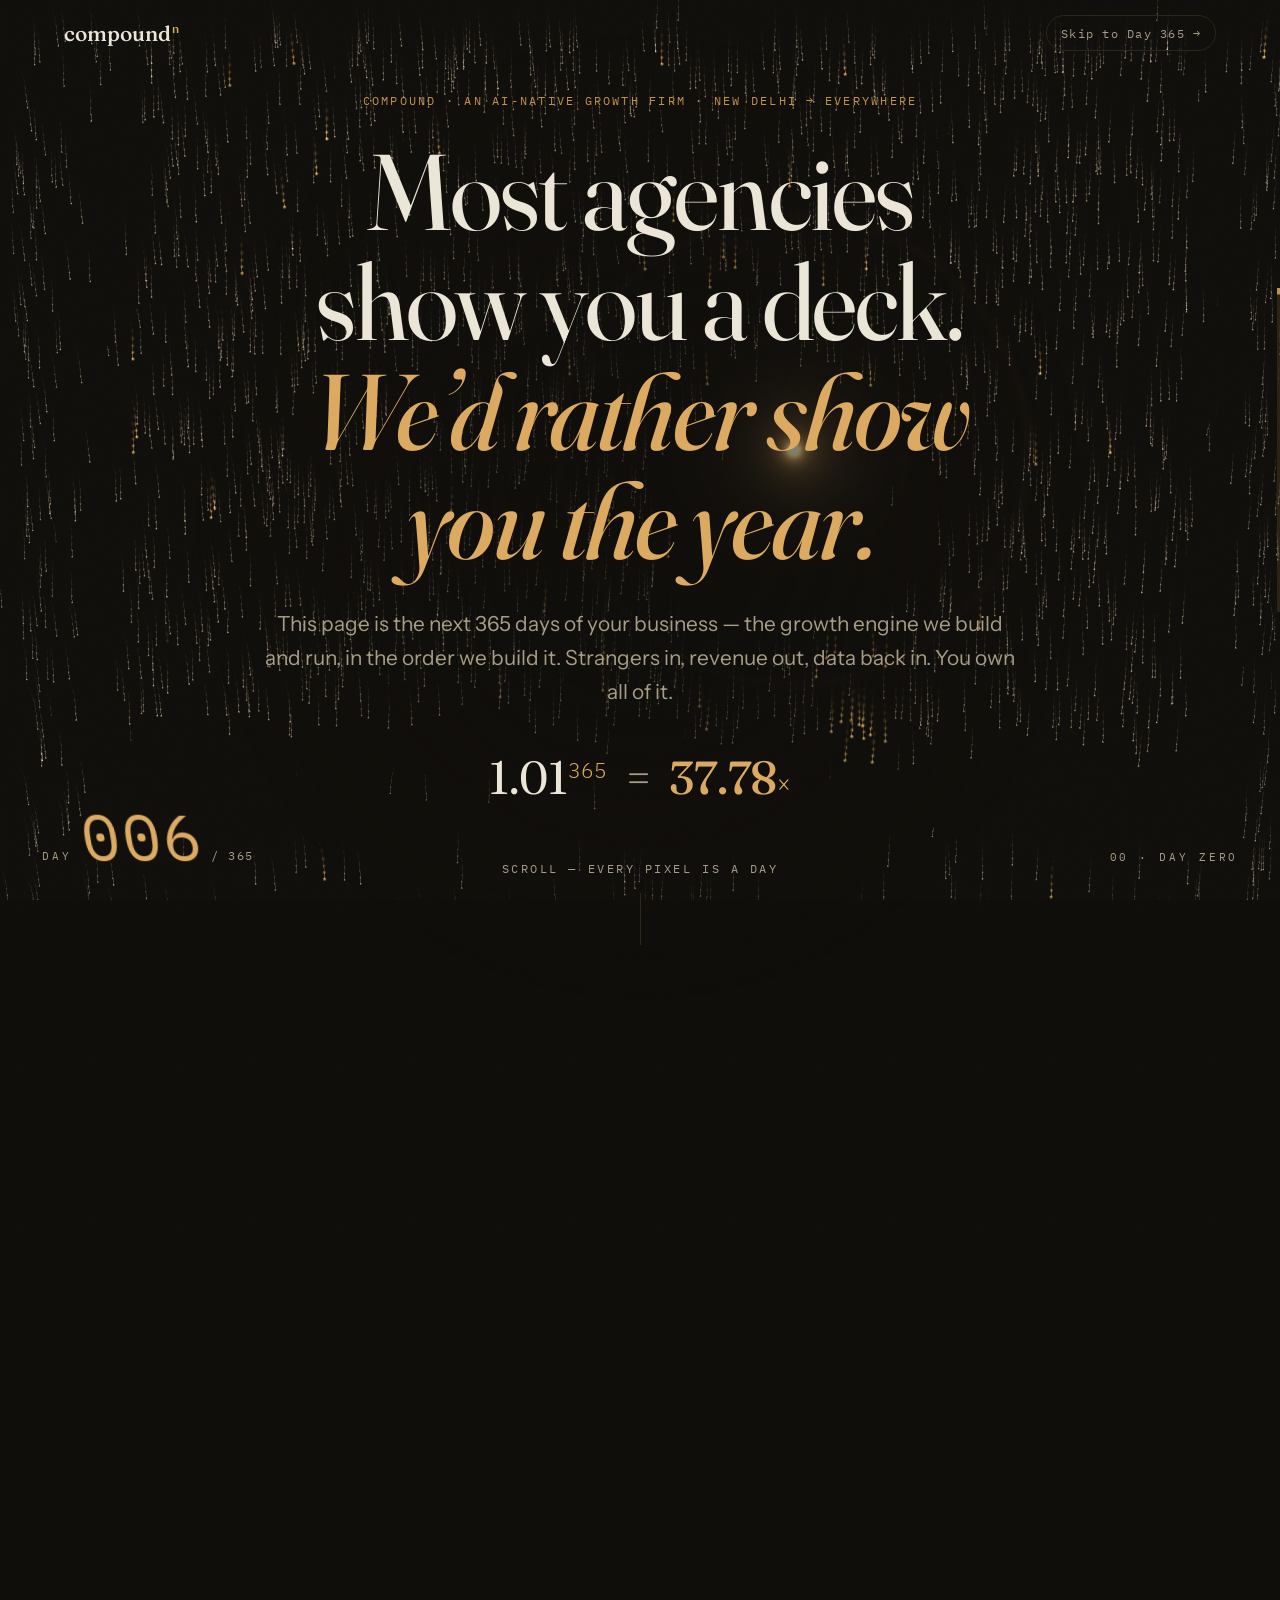
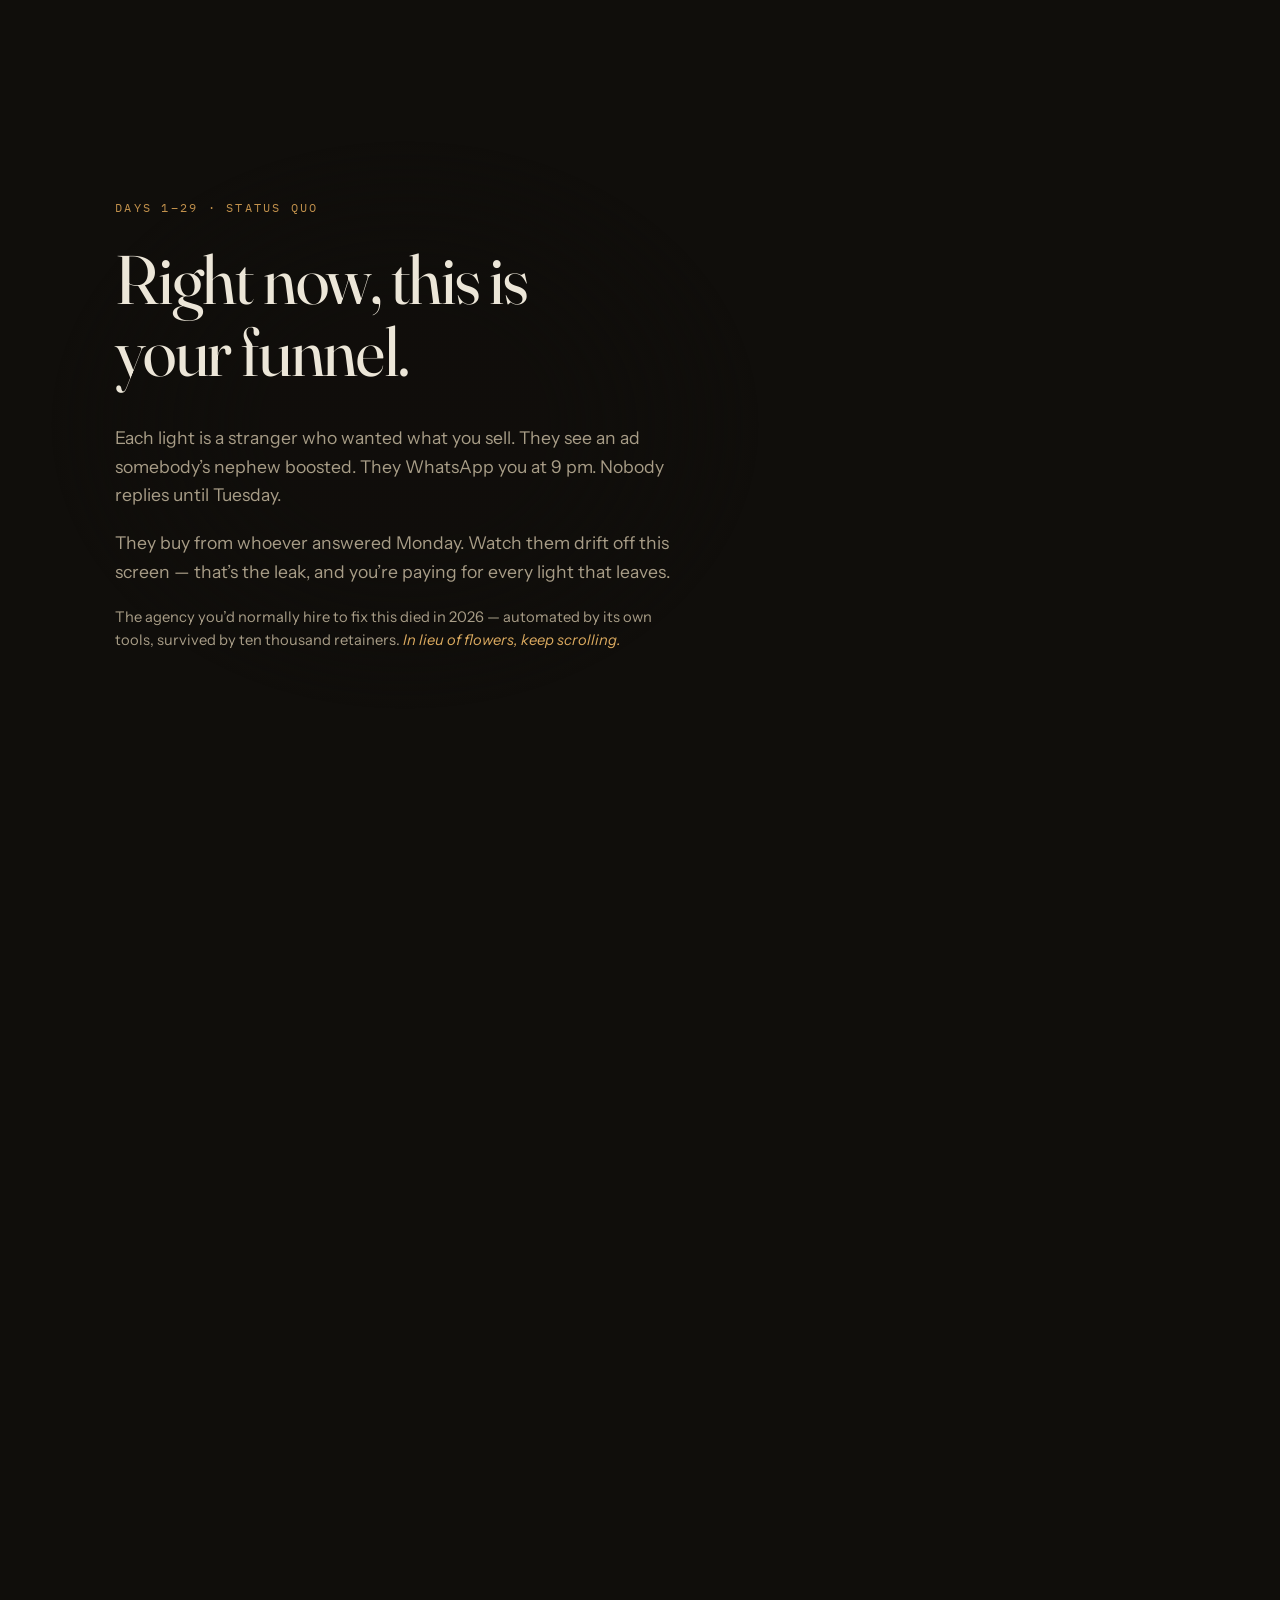
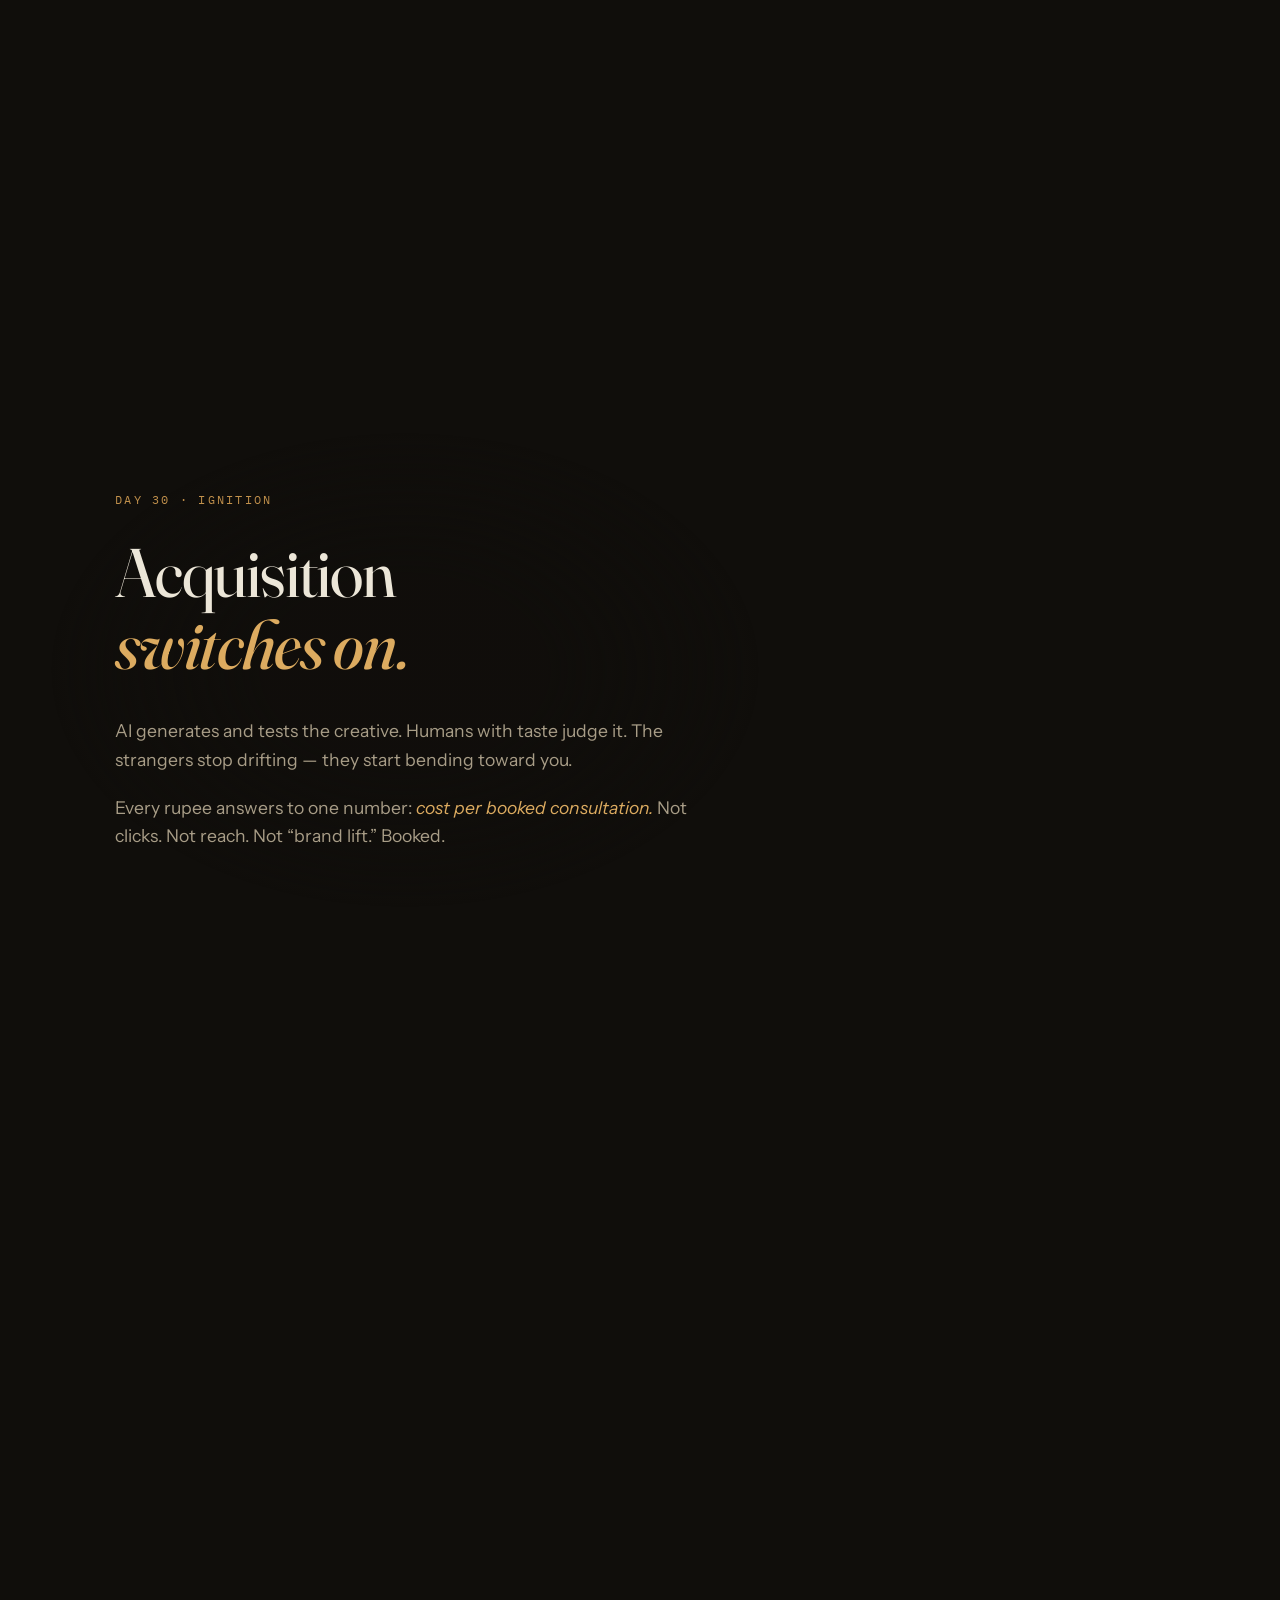
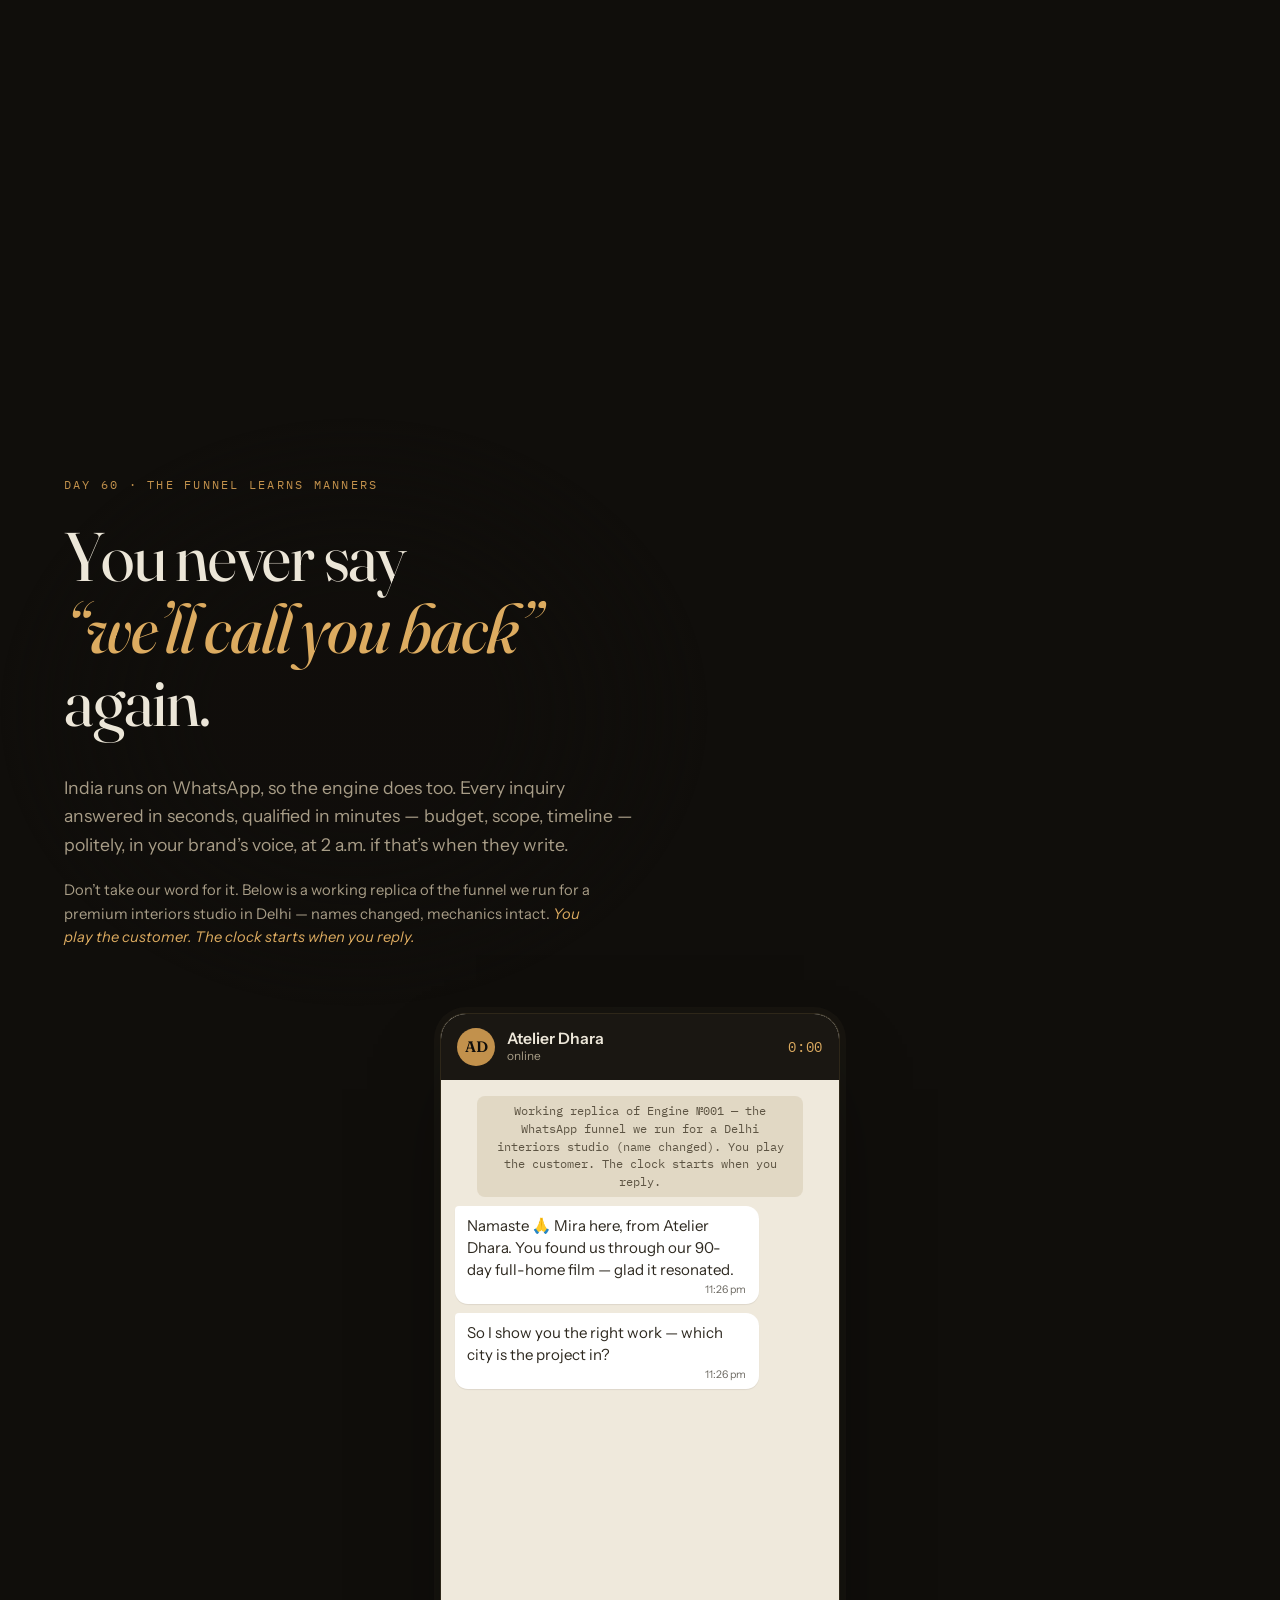
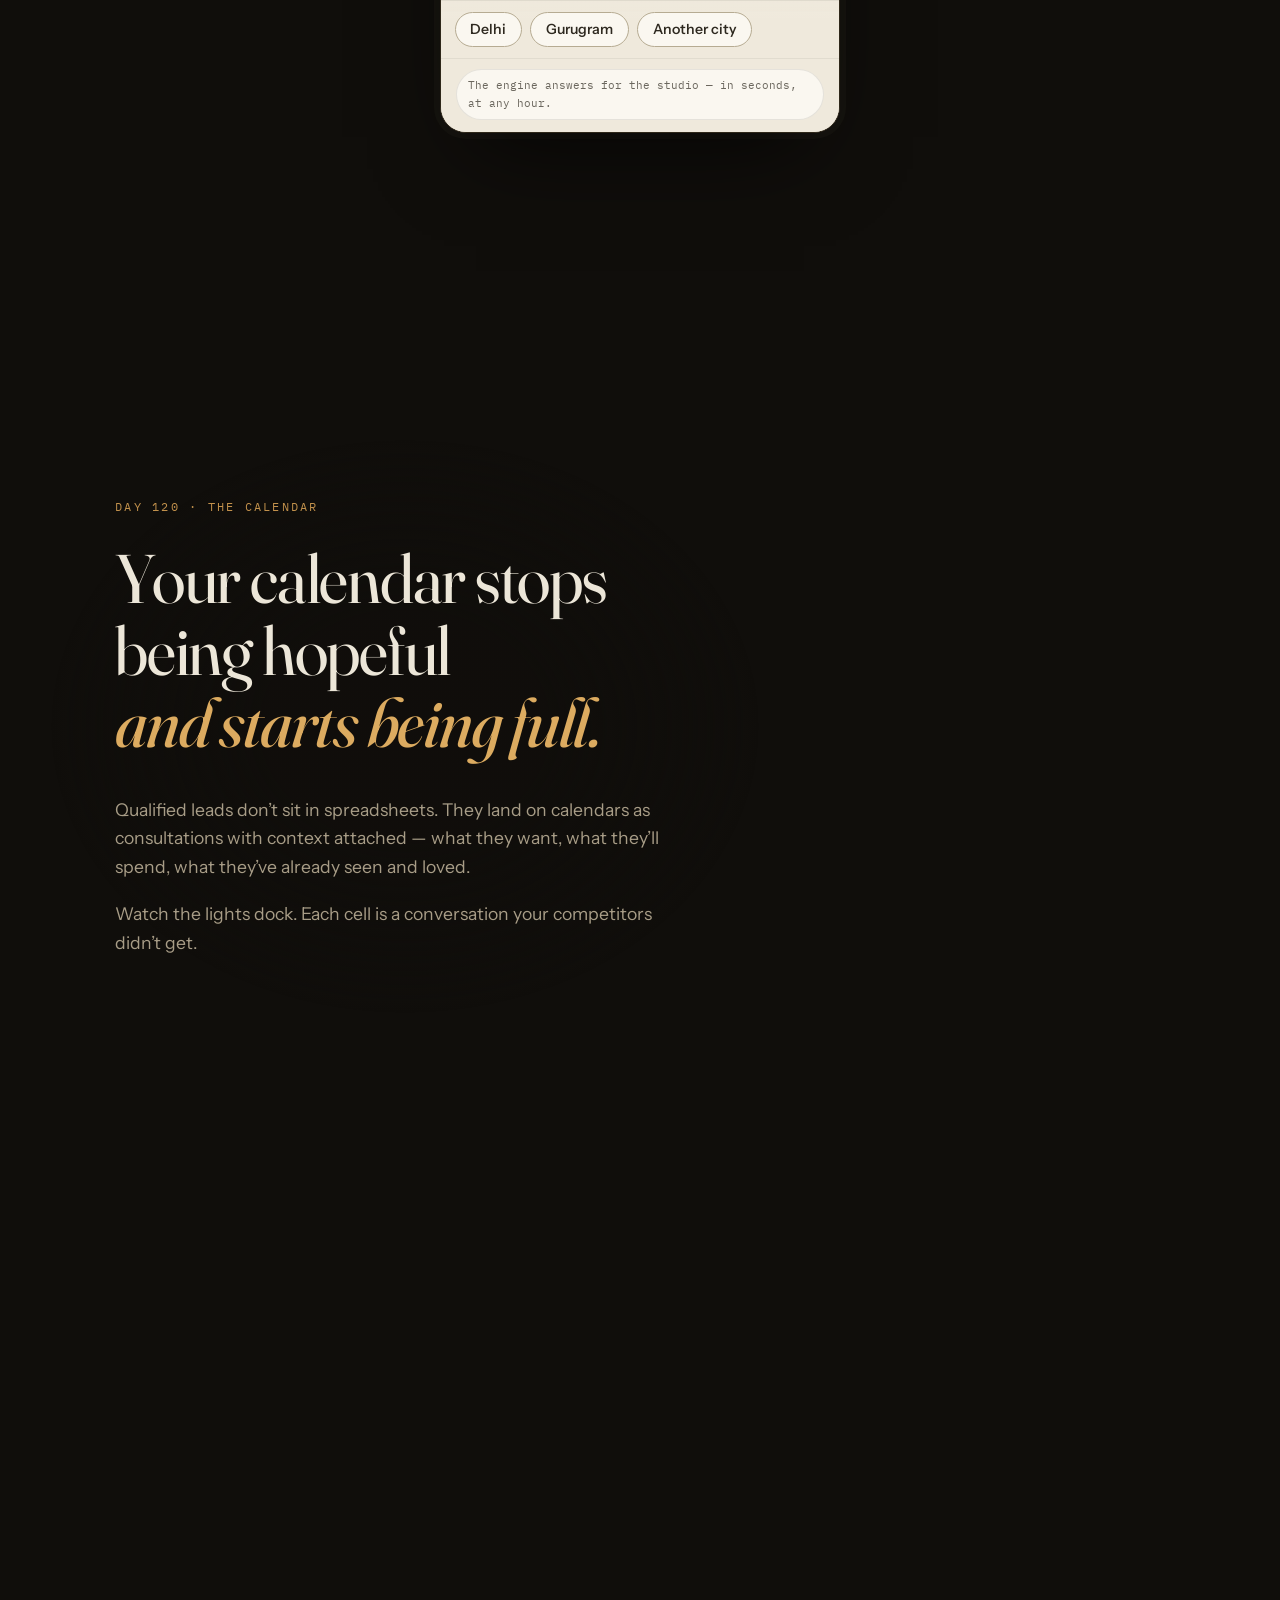
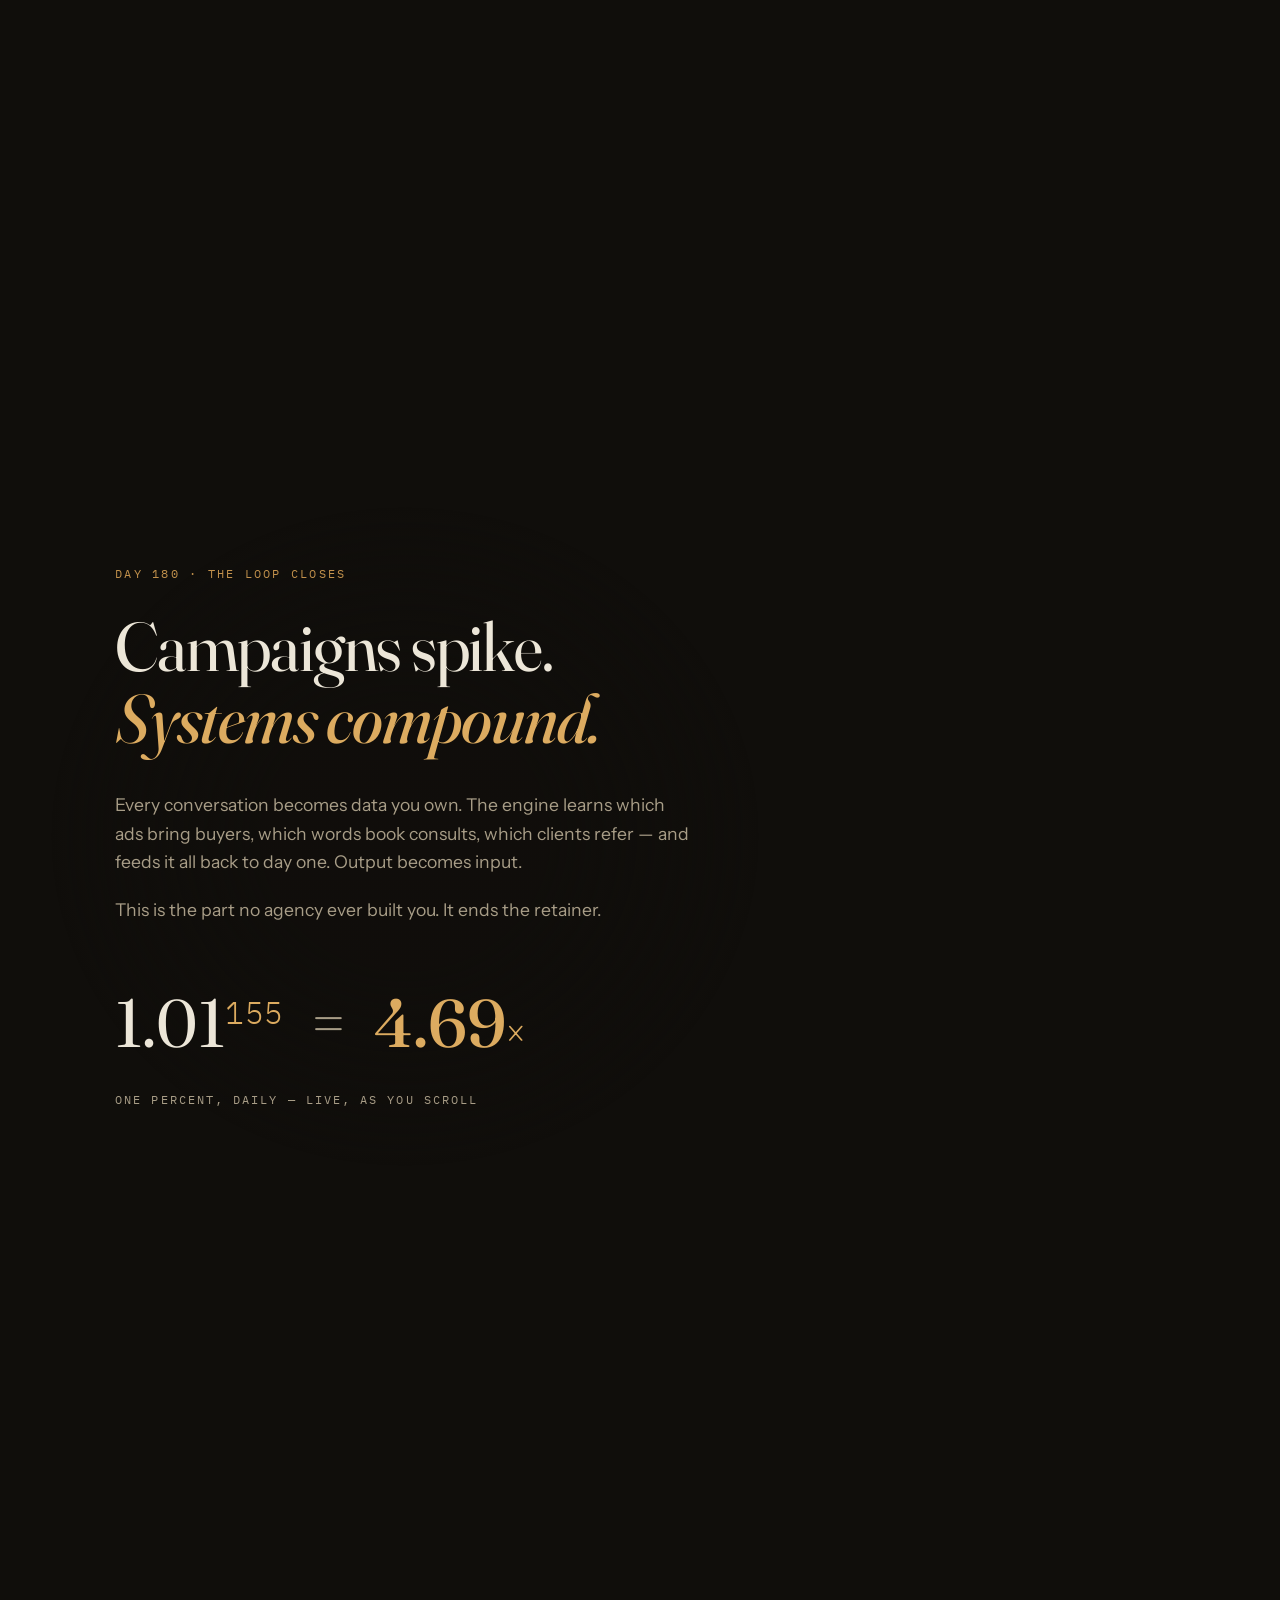
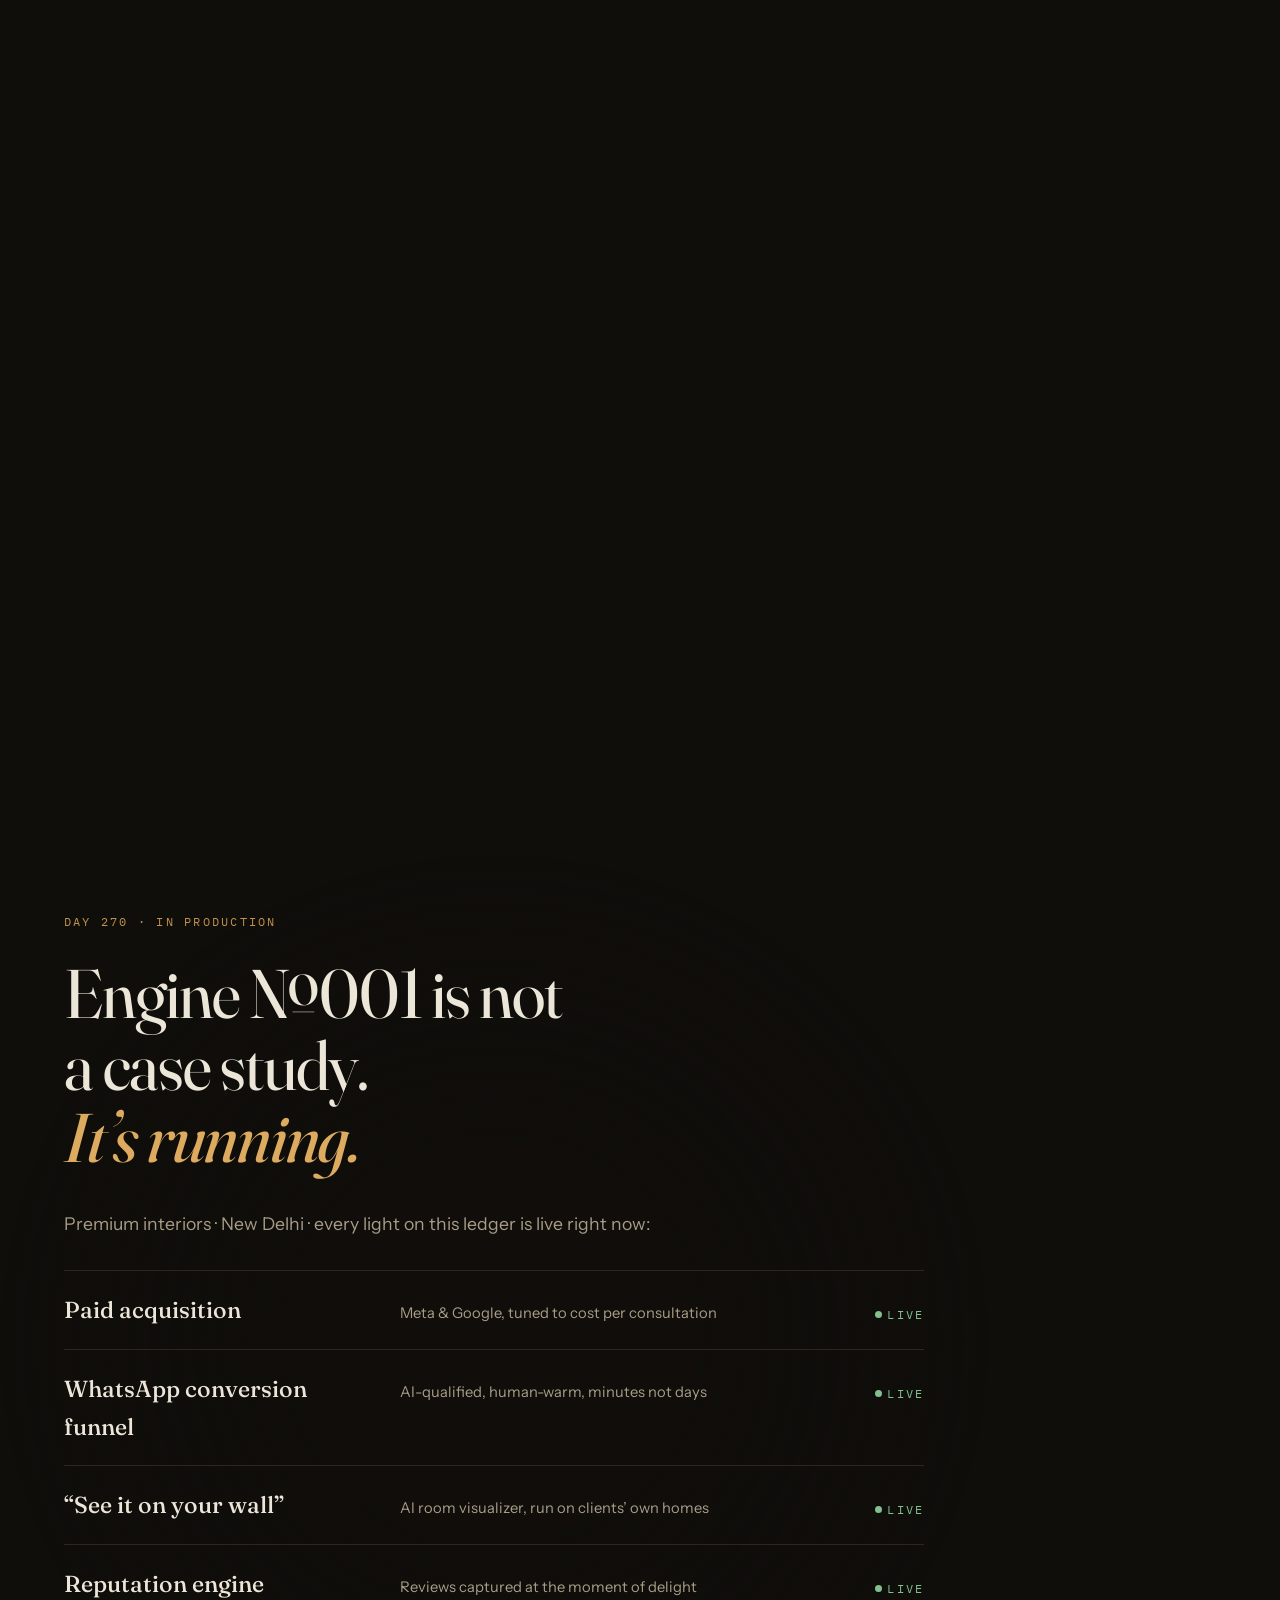
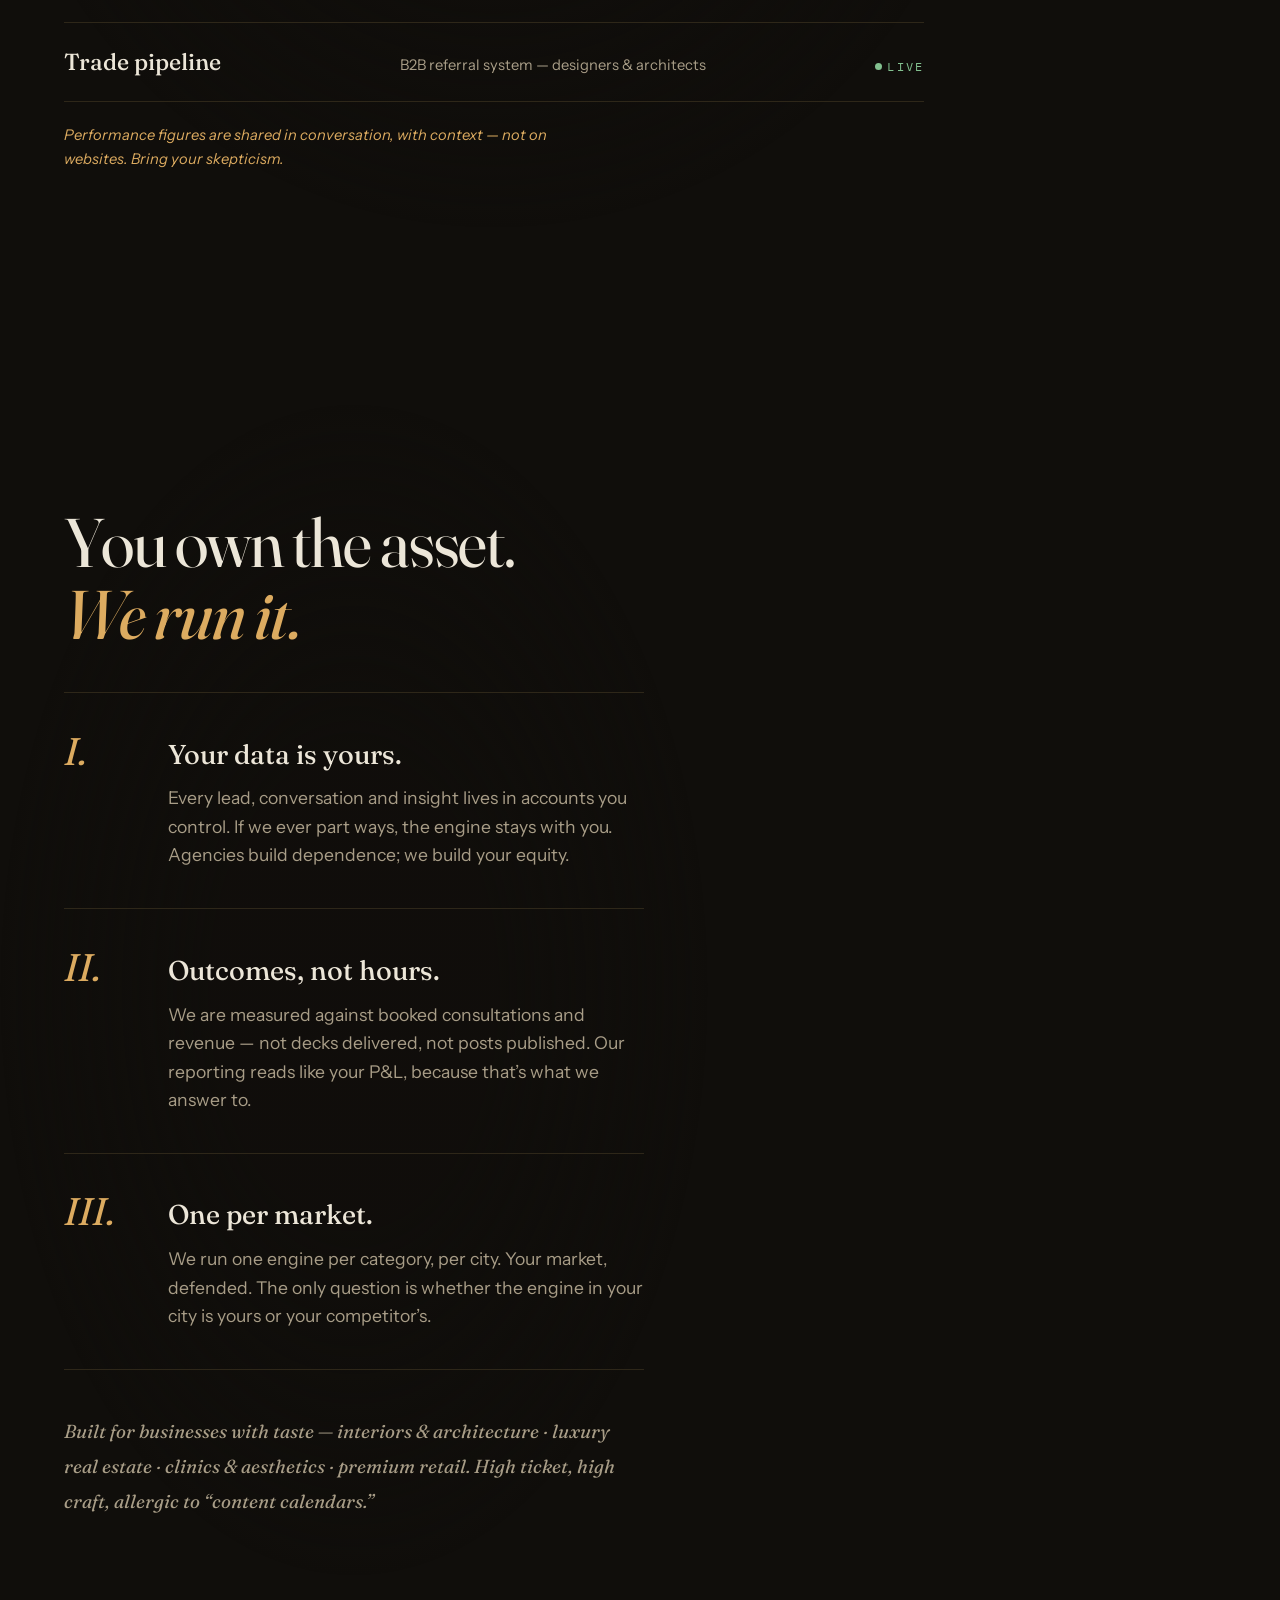
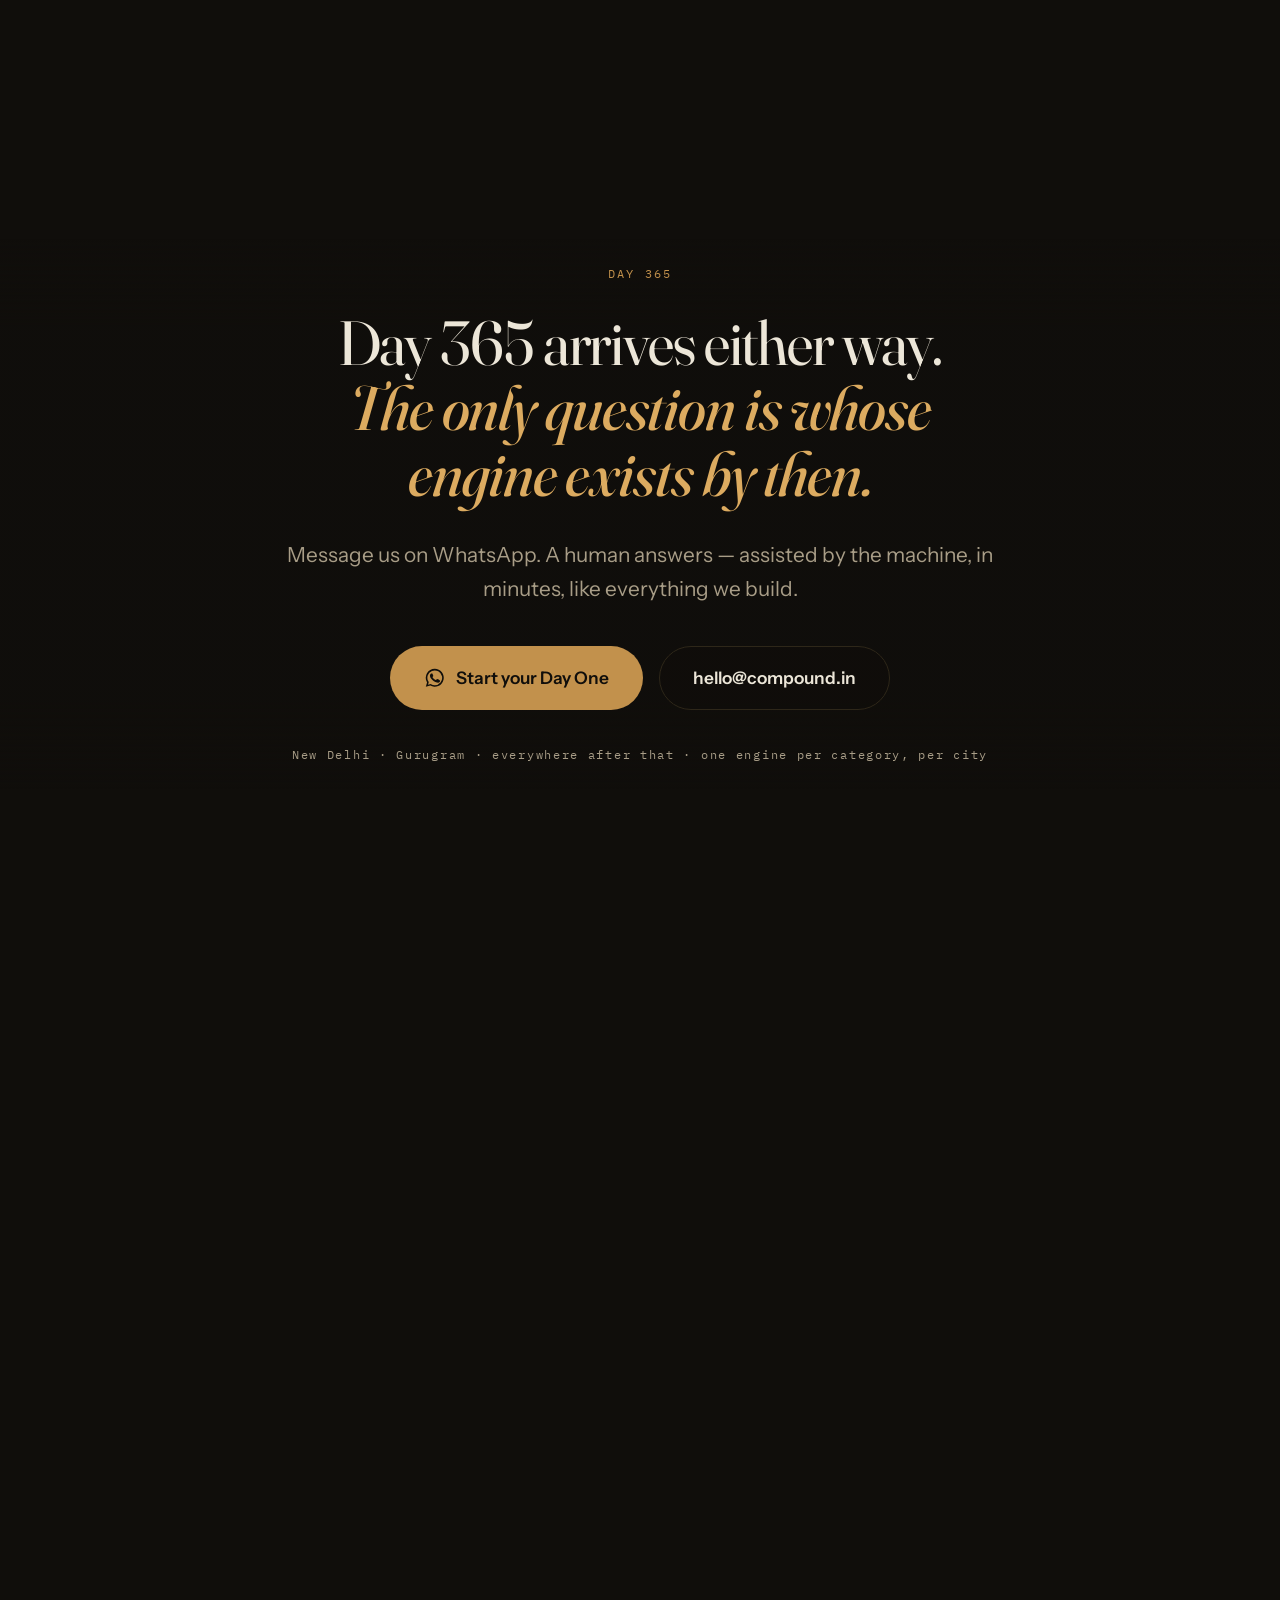
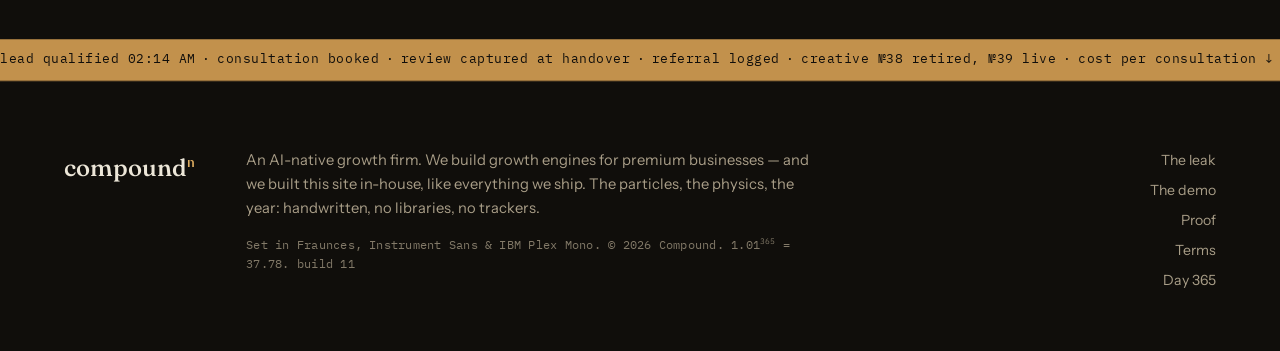
==== commit 7d674cf1: "The jeweler's pass (build 11) - The signature equation 1.01^365 = 37.78x returns to the hero, counti" ====
--- a/index.html
+++ b/index.html
@@ -9,11 +9,17 @@
   <meta property="og:title" content="Compound — your next 365 days, in one scroll" />
   <meta property="og:description" content="Most agencies show you a deck. We'd rather show you the year. An AI-native growth firm — New Delhi → everywhere." />
   <meta property="og:type" content="website" />
+  <meta property="og:url" content="https://arnavgg12.github.io/Compound/" />
+  <meta property="og:image" content="https://arnavgg12.github.io/Compound/og.png" />
+  <meta property="og:image:width" content="1200" />
+  <meta property="og:image:height" content="630" />
+  <meta name="twitter:card" content="summary_large_image" />
+  <meta name="twitter:image" content="https://arnavgg12.github.io/Compound/og.png" />
   <link rel="icon" href="data:image/svg+xml,%3Csvg xmlns='http://www.w3.org/2000/svg' viewBox='0 0 64 64'%3E%3Crect width='64' height='64' rx='14' fill='%23100e0b'/%3E%3Ctext x='27' y='44' font-family='Georgia,serif' font-size='34' fill='%23F3EFE6' text-anchor='middle'%3EC%3C/text%3E%3Ctext x='47' y='28' font-family='Georgia,serif' font-size='18' fill='%23C2914C' text-anchor='middle'%3En%3C/text%3E%3C/svg%3E" />
   <link rel="preconnect" href="https://fonts.googleapis.com" />
   <link rel="preconnect" href="https://fonts.gstatic.com" crossorigin />
   <link href="https://fonts.googleapis.com/css2?family=Fraunces:ital,opsz,wght@0,9..144,300..700;1,9..144,300..700&family=Instrument+Sans:ital,wght@0,400..700;1,400..700&family=IBM+Plex+Mono:ital,wght@0,400;0,500;1,400&display=swap" rel="stylesheet" />
-  <link rel="stylesheet" href="styles.css?v=10" />
+  <link rel="stylesheet" href="styles.css?v=11" />
   <noscript><style>
     .reveal,.kin .kw i{opacity:1;transform:none}
     #boot,#cursor,.hud{display:none!important}
@@ -58,12 +64,17 @@
     <section class="ch ch--zero" id="zero" data-days="0,7" data-tag="00 · DAY ZERO" data-beh="0">
       <div class="ch__pin">
         <div class="ch__inner ch__inner--center">
-          <p class="eyebrow mono reveal">Compound · an AI-native growth firm · New Delhi &rarr; everywhere</p>
+          <p class="eyebrow mono reveal">Compound · an AI-native growth firm<span class="eyebrow__tail"> · New Delhi &rarr; everywhere</span></p>
           <h1 class="kin kin--hero" aria-label="Most agencies show you a deck. We'd rather show you the year.">
             <span class="kin__line"><span class="kw"><i>Most</i></span> <span class="kw"><i>agencies</i></span> <span class="kw"><i>show</i></span> <span class="kw"><i>you</i></span> <span class="kw"><i>a&nbsp;deck.</i></span></span>
             <span class="kin__line kin__line--accent"><span class="kw"><i>We&rsquo;d</i></span> <span class="kw"><i>rather</i></span> <span class="kw"><i>show</i></span> <span class="kw"><i>you</i></span> <span class="kw"><i>the&nbsp;year.</i></span></span>
           </h1>
-          <p class="lede reveal">This page is the next 365 days of your business — the growth engine we build and run, in the order we build it. Strangers in, revenue out, data back in. You own all of it.</p>
+          <p class="lede reveal">This page is the next 365 days of your business — the growth engine we build and run, in the order we build it. Strangers in, revenue out, data back in. You own all&nbsp;of&nbsp;it.</p>
+          <p class="heroEq reveal" id="heroEq" role="img" aria-label="1.01 to the power of 365 equals 37.78" title="Replay">
+            1.01<sup id="heroExp">365</sup>
+            <span class="heroEq__eq">=</span>
+            <span class="heroEq__res" id="heroRes">37.78</span><span class="heroEq__x">&times;</span>
+          </p>
           <p class="scrollcue mono reveal">scroll — every pixel is a day<span class="scrollcue__bar" aria-hidden="true"></span></p>
         </div>
       </div>
@@ -264,13 +275,13 @@
               </div>
             </li>
           </ol>
-          <p class="who mono reveal">Built for businesses with taste — interiors &amp; architecture · luxury real estate · clinics &amp; aesthetics · premium retail. High ticket, high craft, allergic to &ldquo;content calendars.&rdquo;</p>
+          <p class="who reveal">Built for businesses with taste — interiors &amp; architecture · luxury real estate · clinics &amp; aesthetics · premium retail. High ticket, high craft, allergic to &ldquo;content calendars.&rdquo;</p>
         </div>
       </div>
     </section>
 
     <!-- ======== CH 08 · DAY 365 ======== -->
-    <section class="ch ch--begin" id="begin" data-days="364,365" data-tag="08 · BEGIN" data-beh="7">
+    <section class="ch ch--begin" id="begin" data-days="365,365" data-tag="08 · BEGIN" data-beh="7">
       <div class="ch__pin">
         <div class="ch__inner ch__inner--center">
           <p class="kicker mono reveal">Day 365</p>
@@ -307,7 +318,7 @@
       <p class="colophon__mark">compound<sup>n</sup></p>
       <div class="colophon__text">
         <p>An AI-native growth firm. We build growth engines for premium businesses — and we built this site in-house, like everything we ship. The particles, the physics, the year: handwritten, no libraries, no trackers.</p>
-        <p class="colophon__fine mono">Set in Fraunces, Instrument Sans &amp; IBM Plex Mono. © 2026 Compound. 1.01<sup>365</sup> = 37.78. <span id="buildTag">build 10</span></p>
+        <p class="colophon__fine mono">Set in Fraunces, Instrument Sans &amp; IBM Plex Mono. © 2026 Compound. 1.01<sup>365</sup> = 37.78. <span id="buildTag">build 11</span></p>
       </div>
       <nav class="colophon__nav" aria-label="Footer">
         <a href="#leak">The leak</a>
@@ -319,7 +330,7 @@
     </div>
   </footer>
 
-  <script src="engine.js?v=10"></script>
-  <script src="main.js?v=10"></script>
+  <script src="engine.js?v=11"></script>
+  <script src="main.js?v=11"></script>
 </body>
 </html>
--- a/styles.css
+++ b/styles.css
@@ -492,6 +492,29 @@
 }
 .reveal.is-in { opacity: 1; transform: none; }
 
+/* ---------- hero equation ---------- */
+
+.heroEq {
+  font-family: var(--serif);
+  font-weight: 380;
+  font-size: clamp(1.7rem, 5.2vw, 2.9rem);
+  font-variant-numeric: tabular-nums;
+  color: var(--t-on-ink);
+  margin-top: clamp(1.6rem, 3.5vh, 2.4rem);
+  cursor: pointer;
+  user-select: none;
+  transition: transform 0.4s var(--ease);
+}
+.heroEq:hover { transform: scale(1.03); }
+.heroEq sup { font-family: var(--mono); font-size: 0.46em; color: var(--brass-2); letter-spacing: 0.02em; }
+.heroEq__eq { color: var(--t-on-ink-mute); margin-inline: 0.18em; }
+.heroEq__res { color: var(--brass-2); font-weight: 480; }
+.heroEq__x { font-size: 0.6em; color: var(--brass-2); }
+
+@media (max-width: 480px) {
+  .eyebrow__tail { display: none; }
+}
+
 /* ---------- scrollcue ---------- */
 
 .scrollcue {
@@ -908,11 +931,12 @@
 
 .who {
   margin-top: clamp(2rem, 5vh, 3rem);
-  font-size: 0.8rem;
-  line-height: 2;
-  letter-spacing: 0.08em;
+  font-family: var(--serif);
+  font-style: italic;
+  font-size: clamp(1.02rem, 1.8vw, 1.18rem);
+  line-height: 1.85;
   color: var(--t-on-ink-mute);
-  max-width: 60ch;
+  max-width: 56ch;
 }
 
 /* ---------- tape + colophon ---------- */
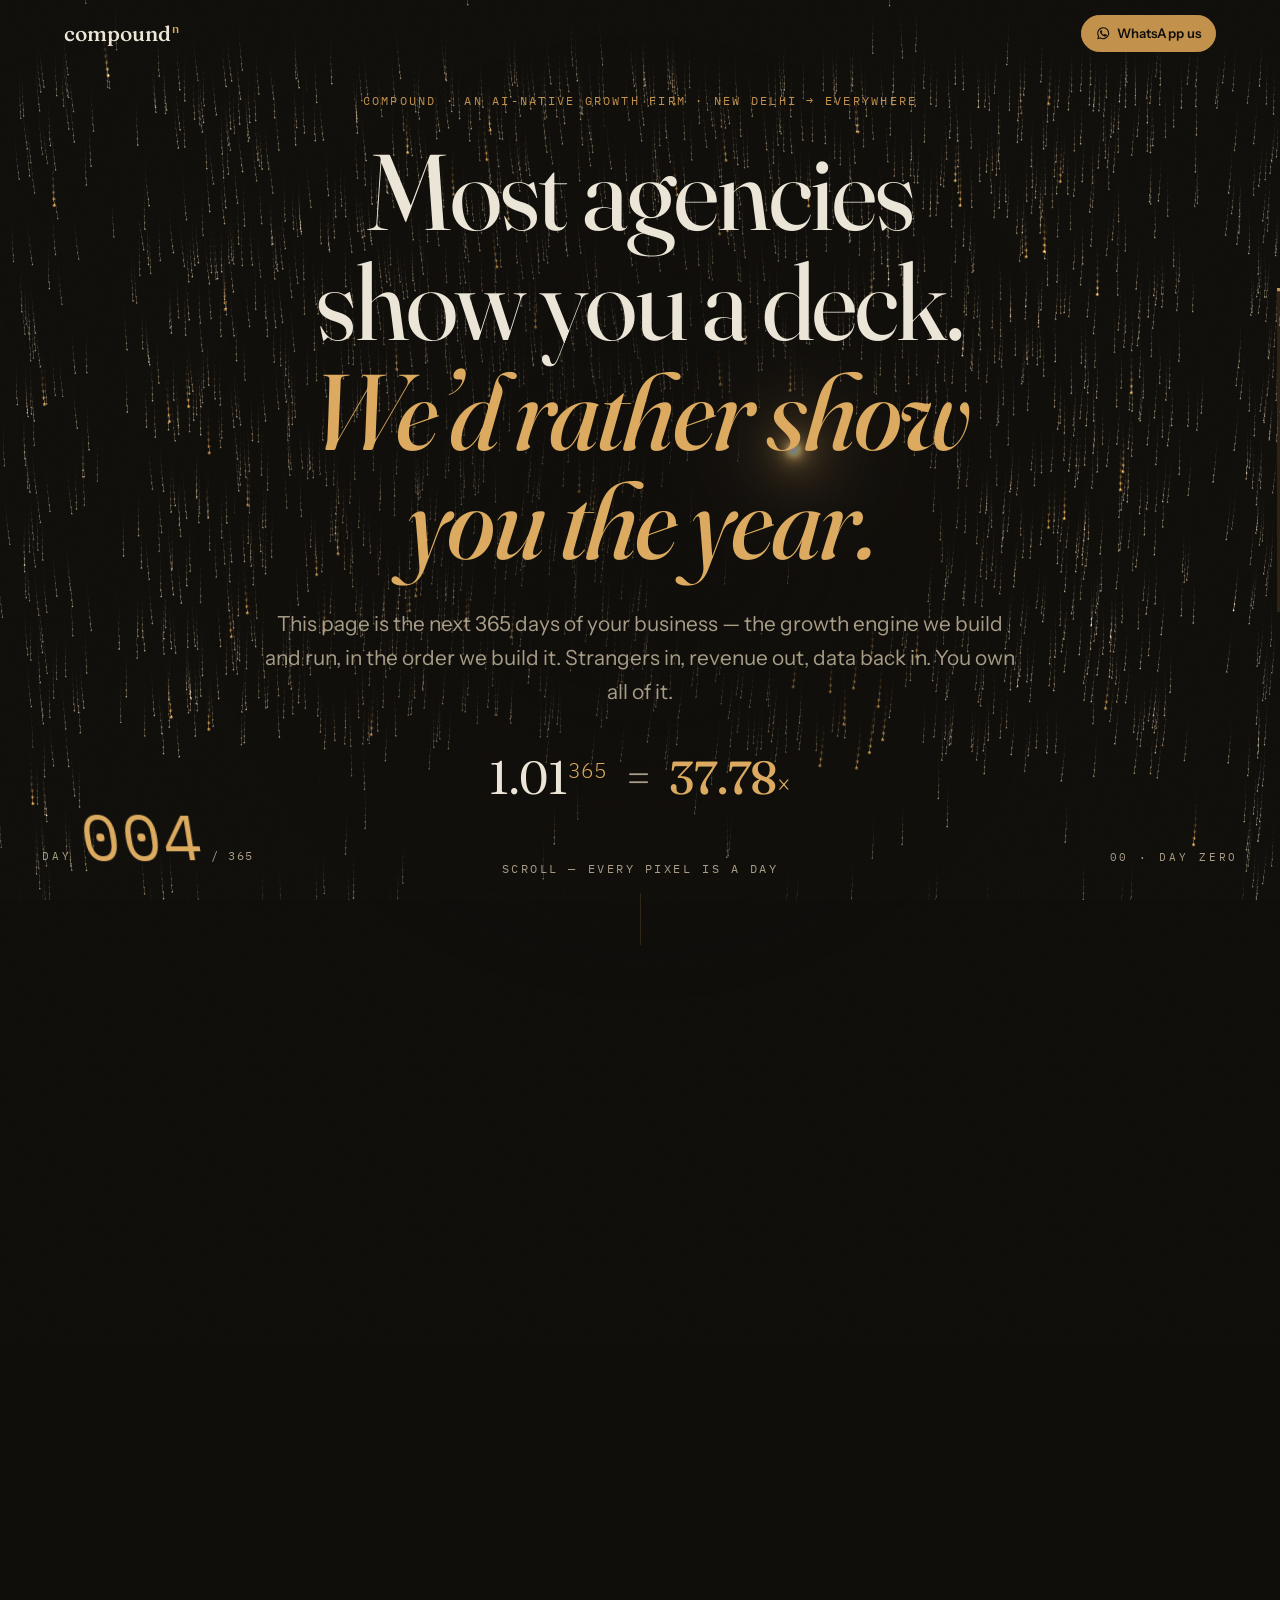
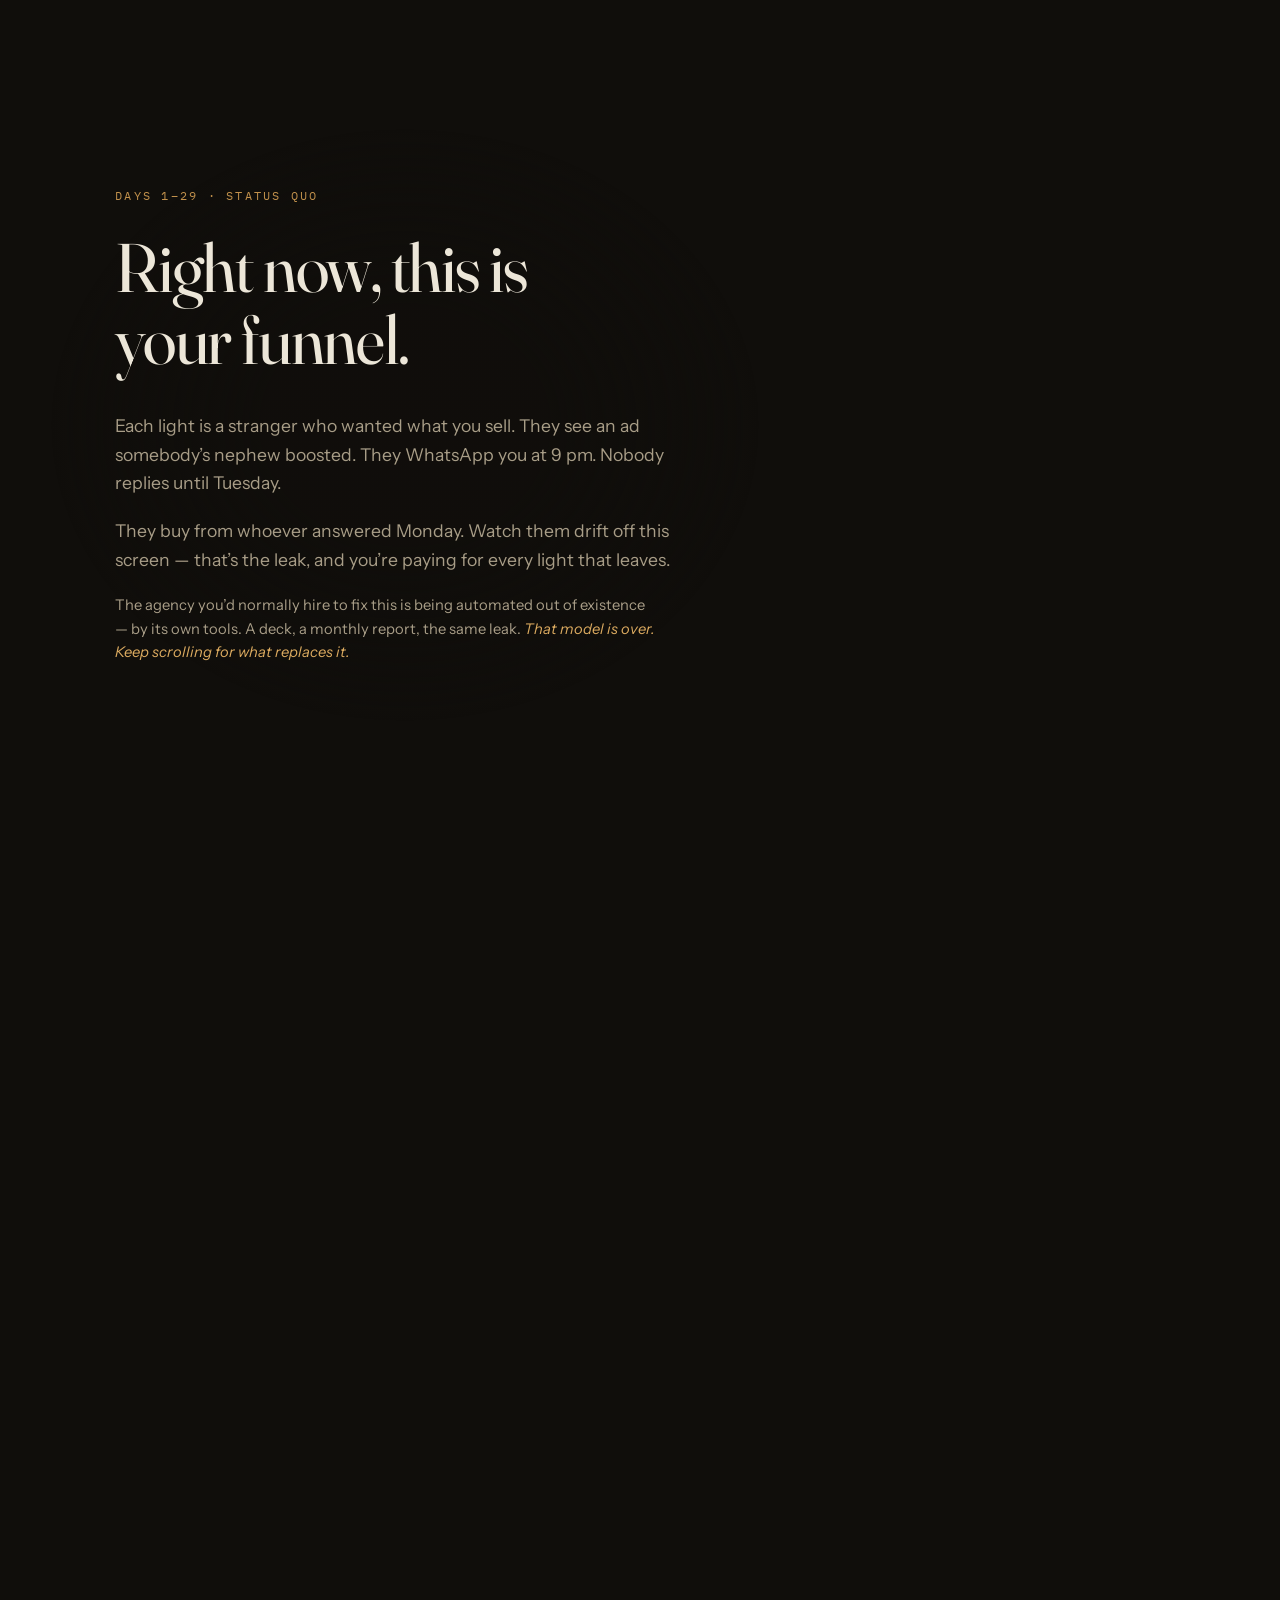
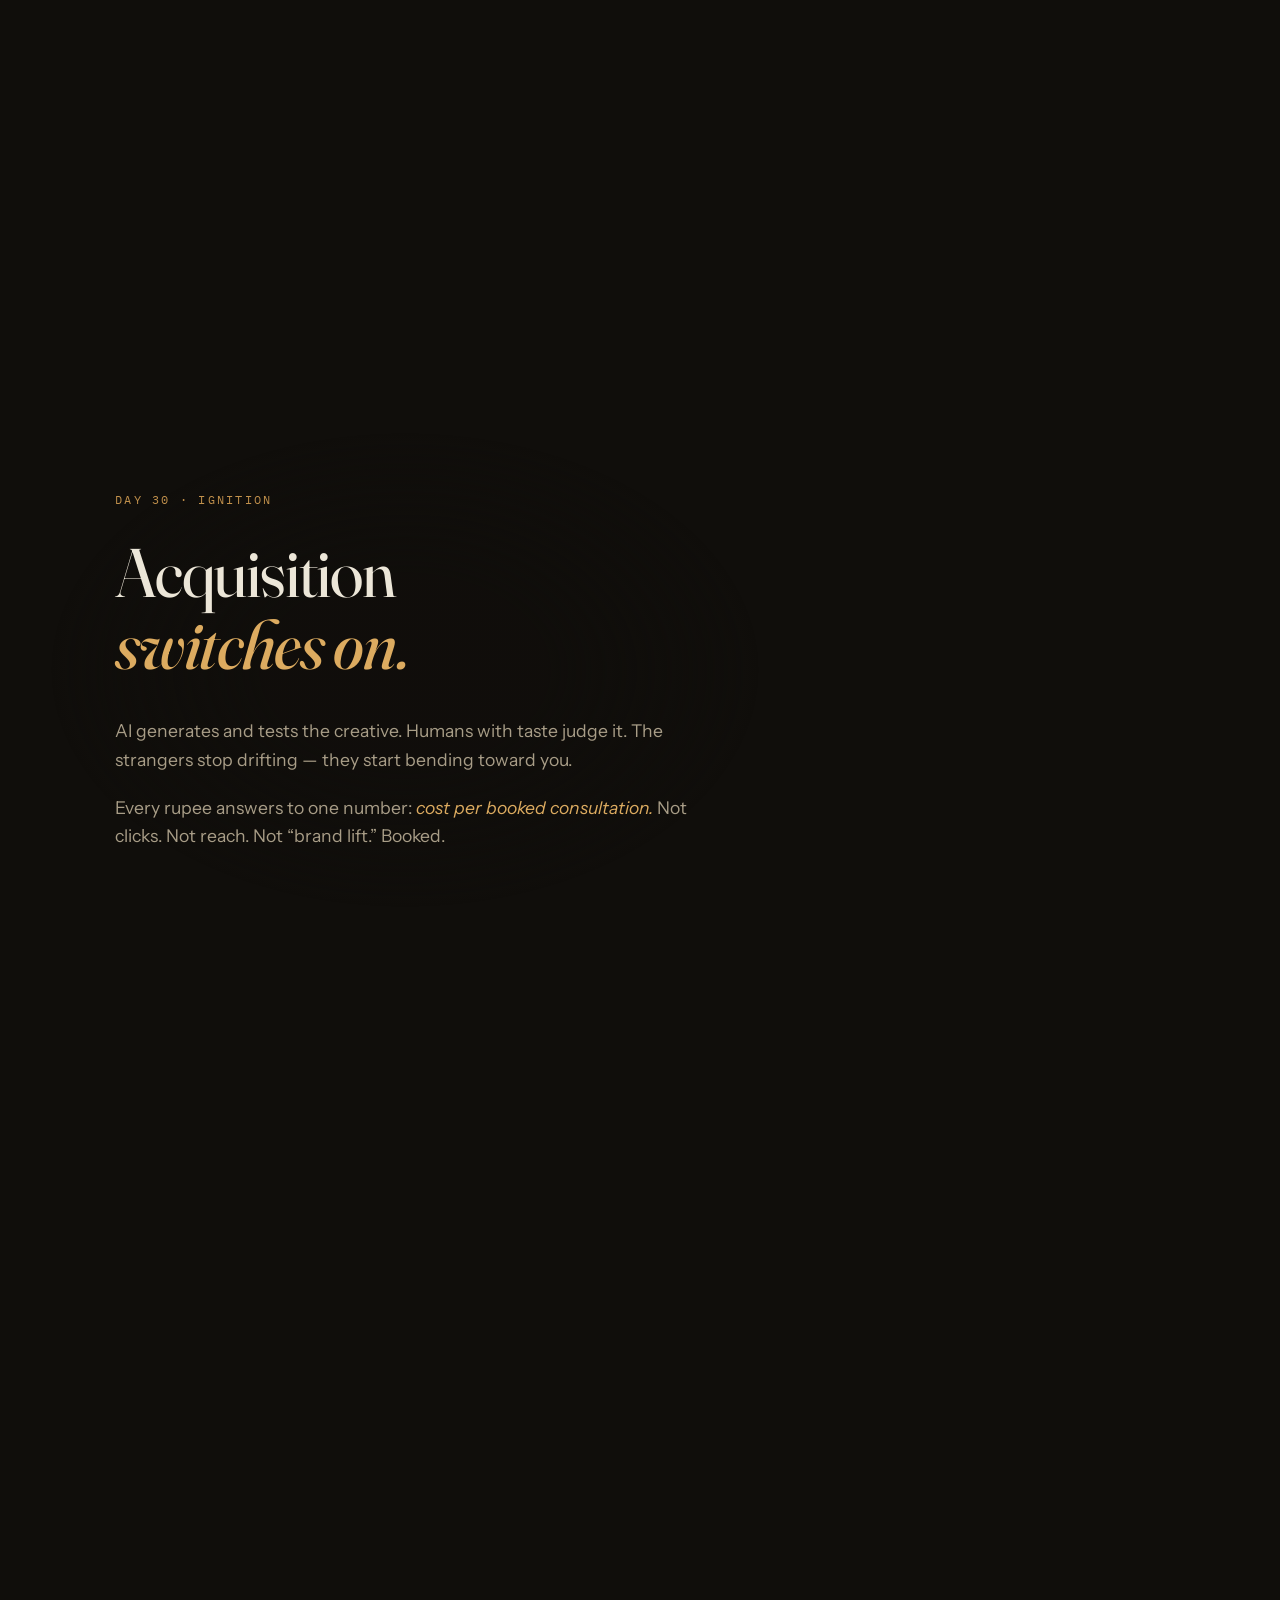
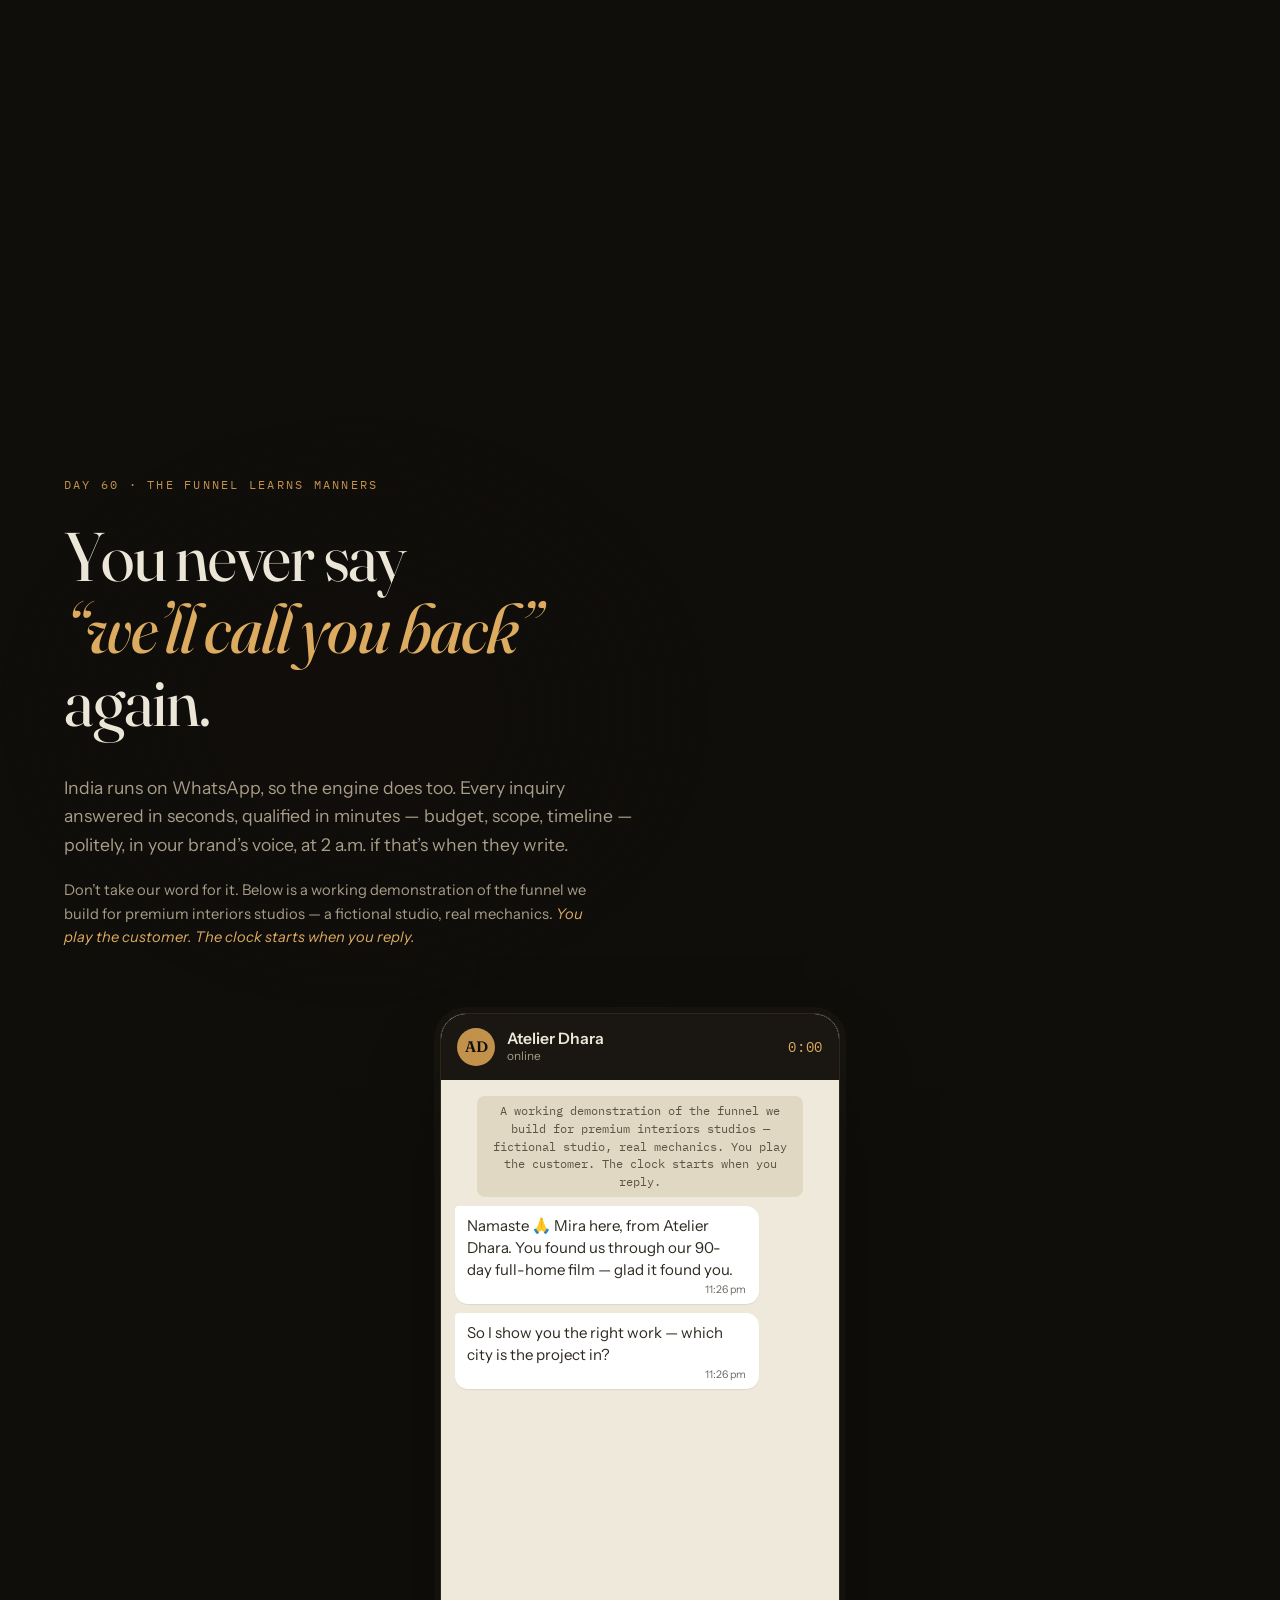
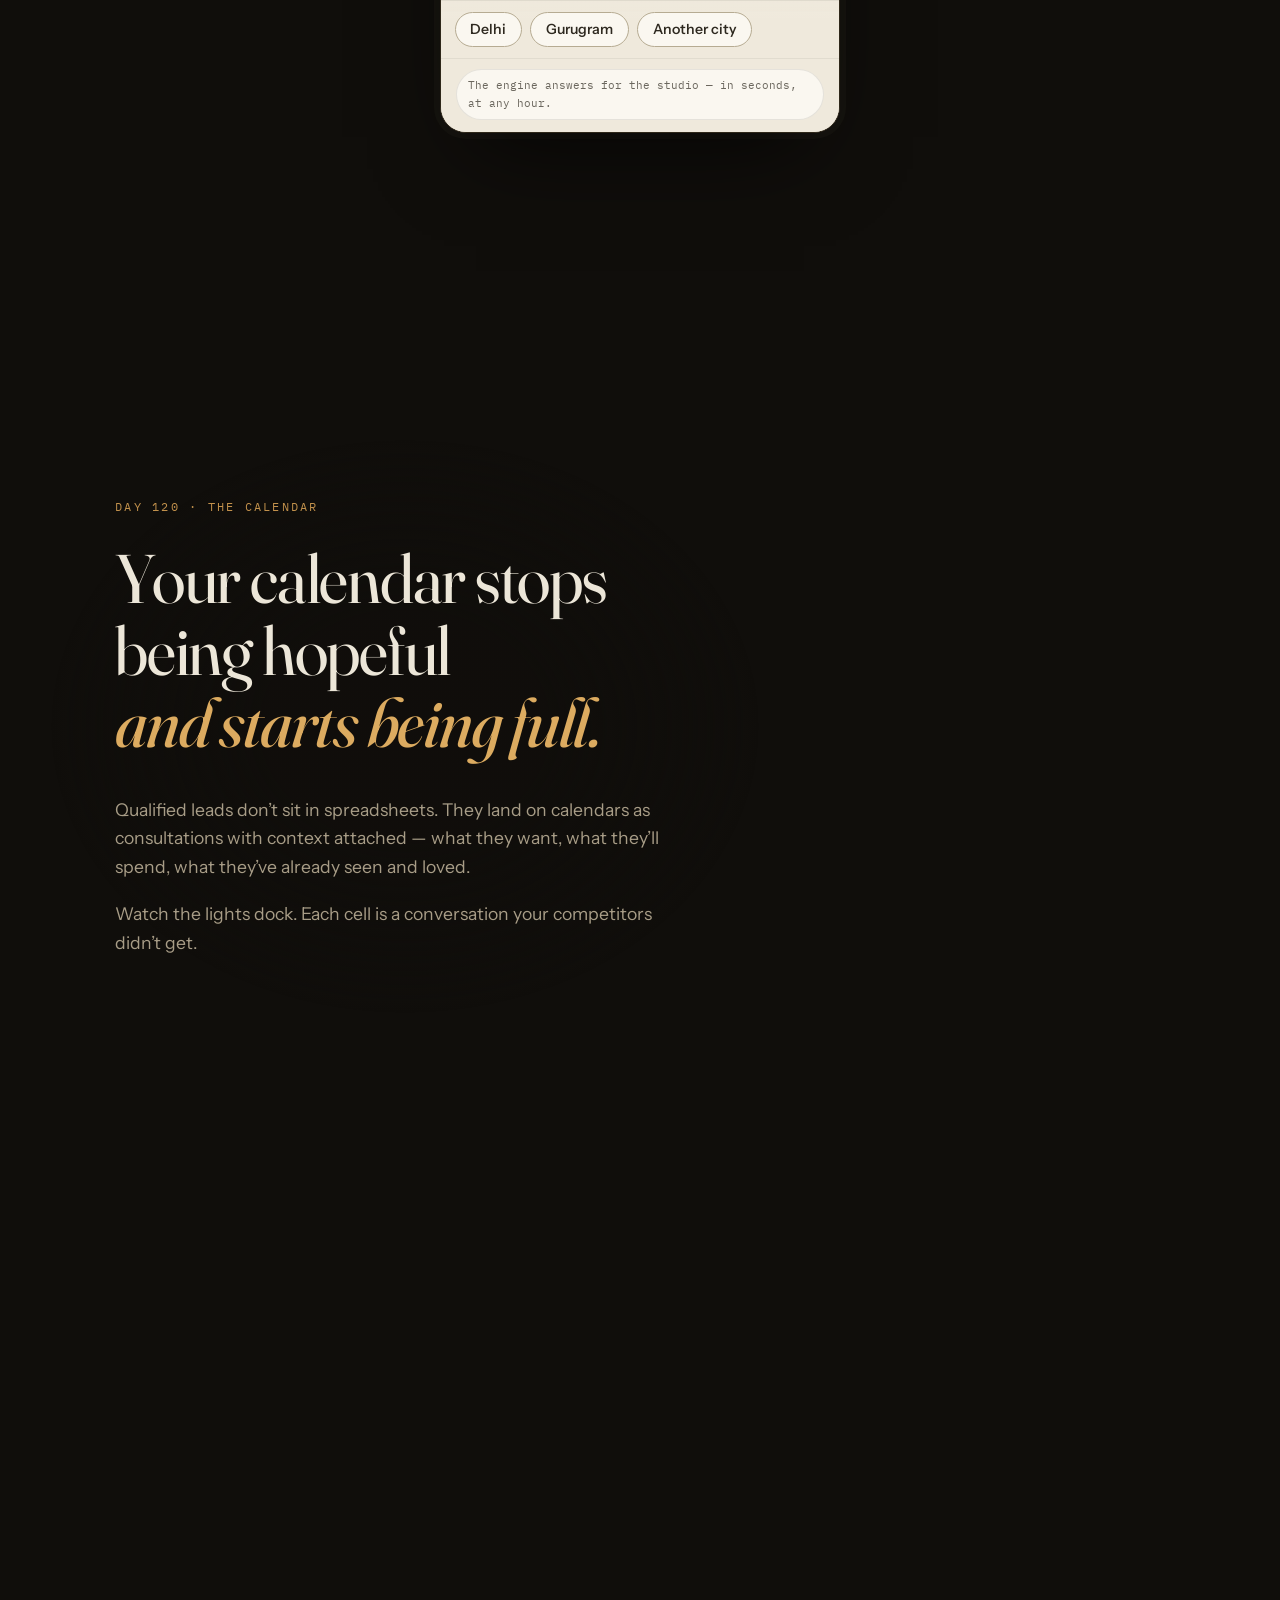
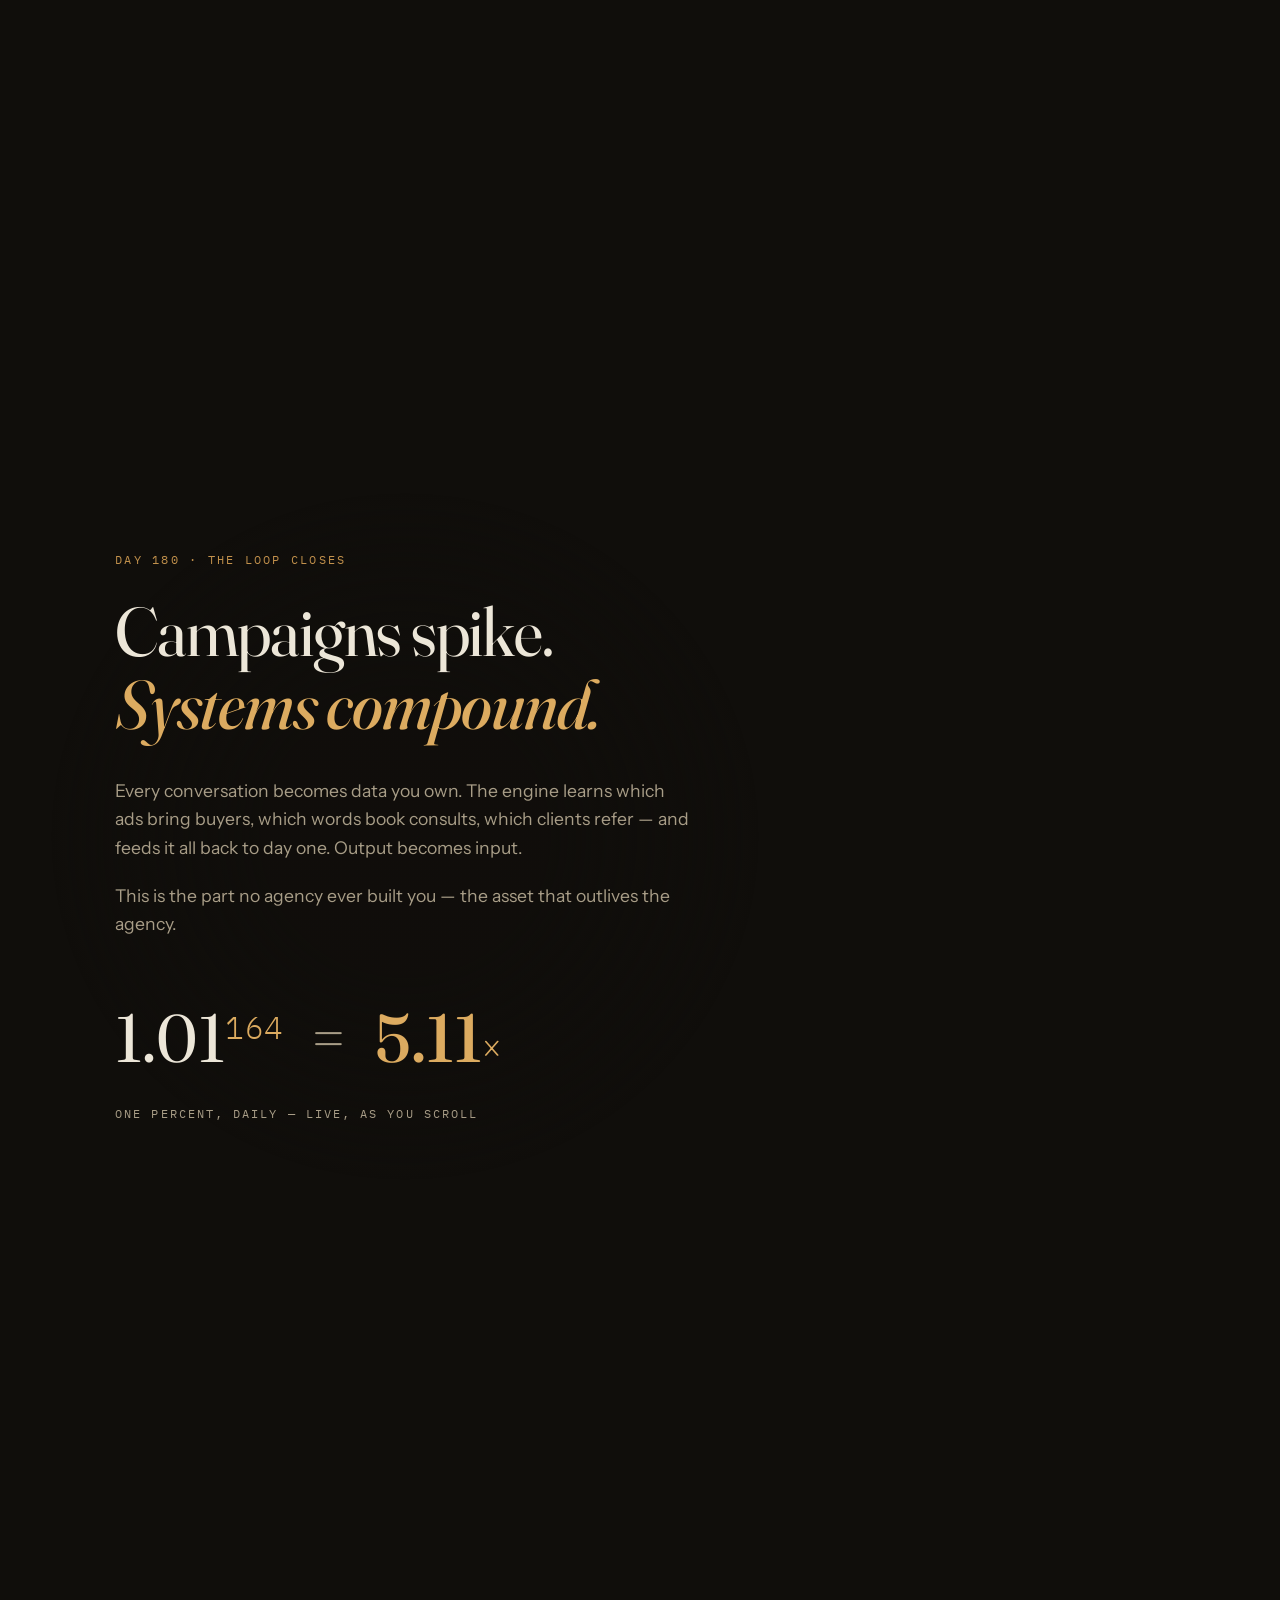
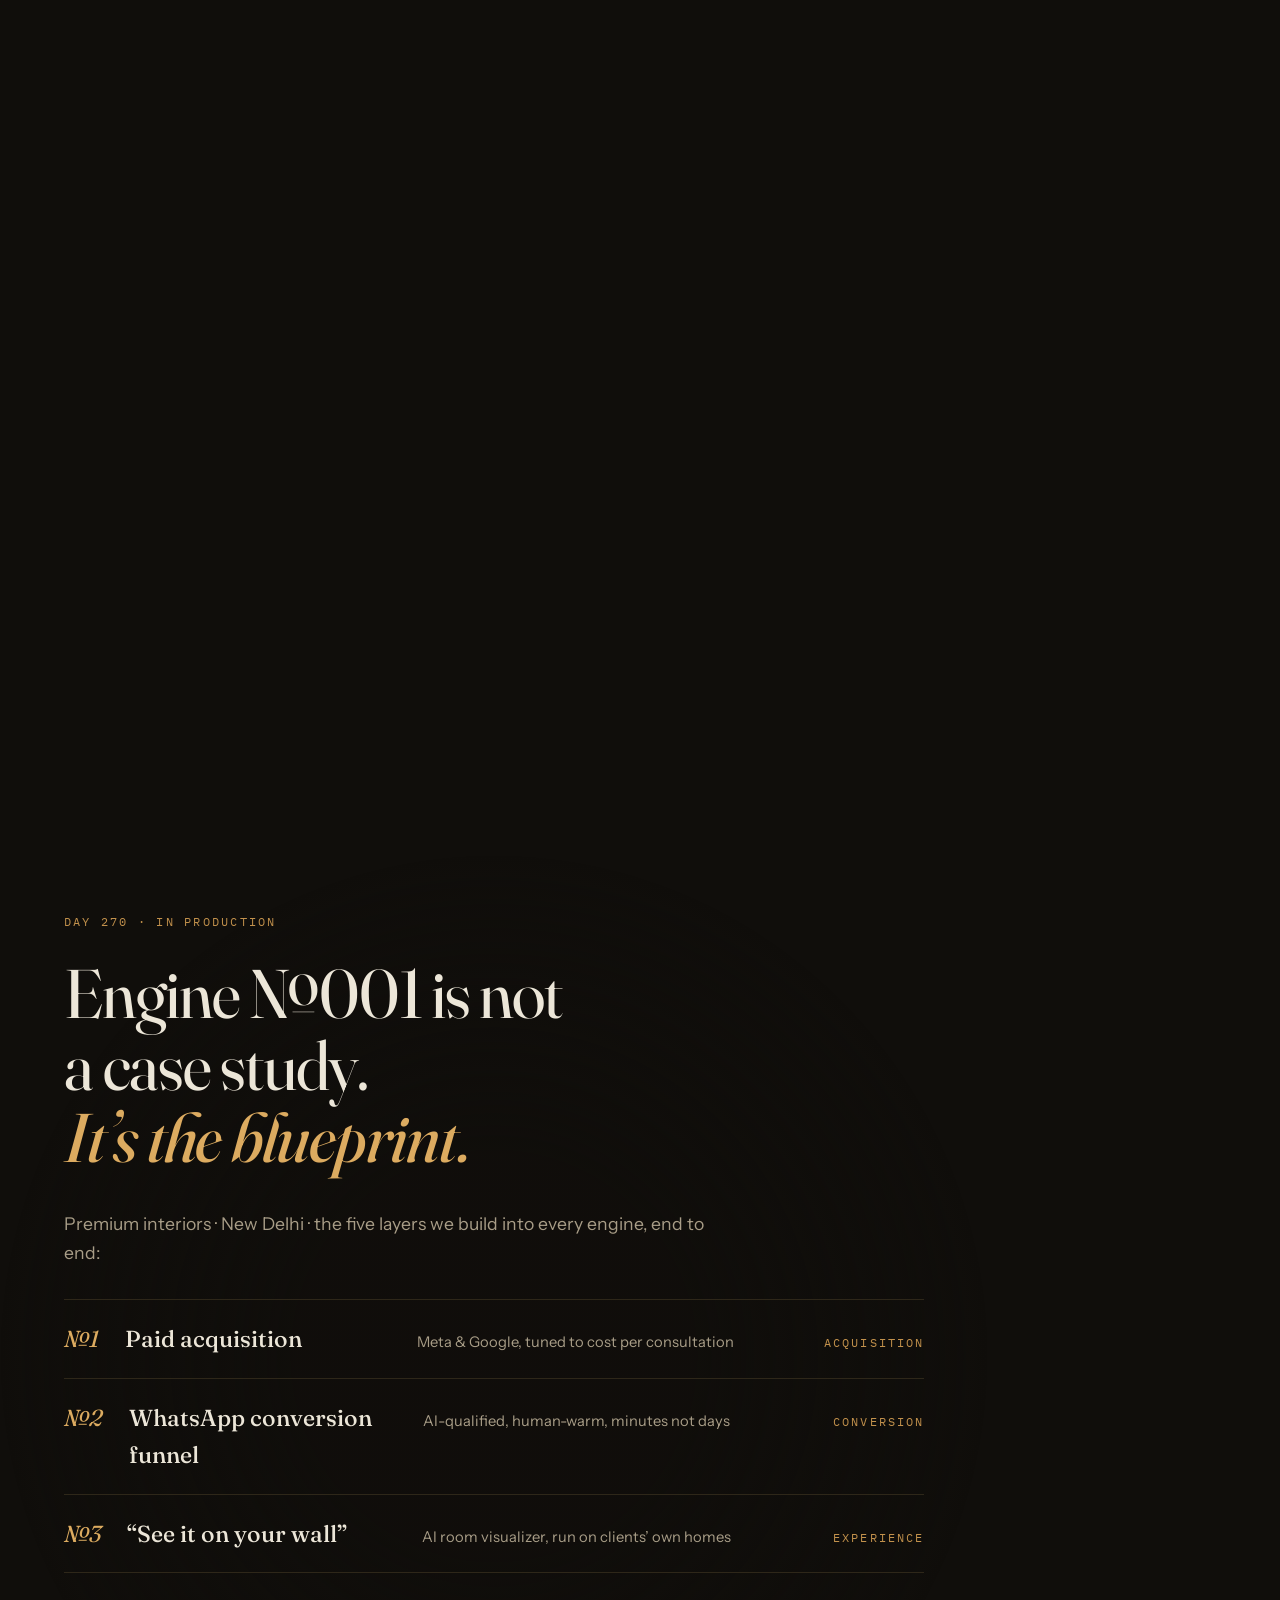
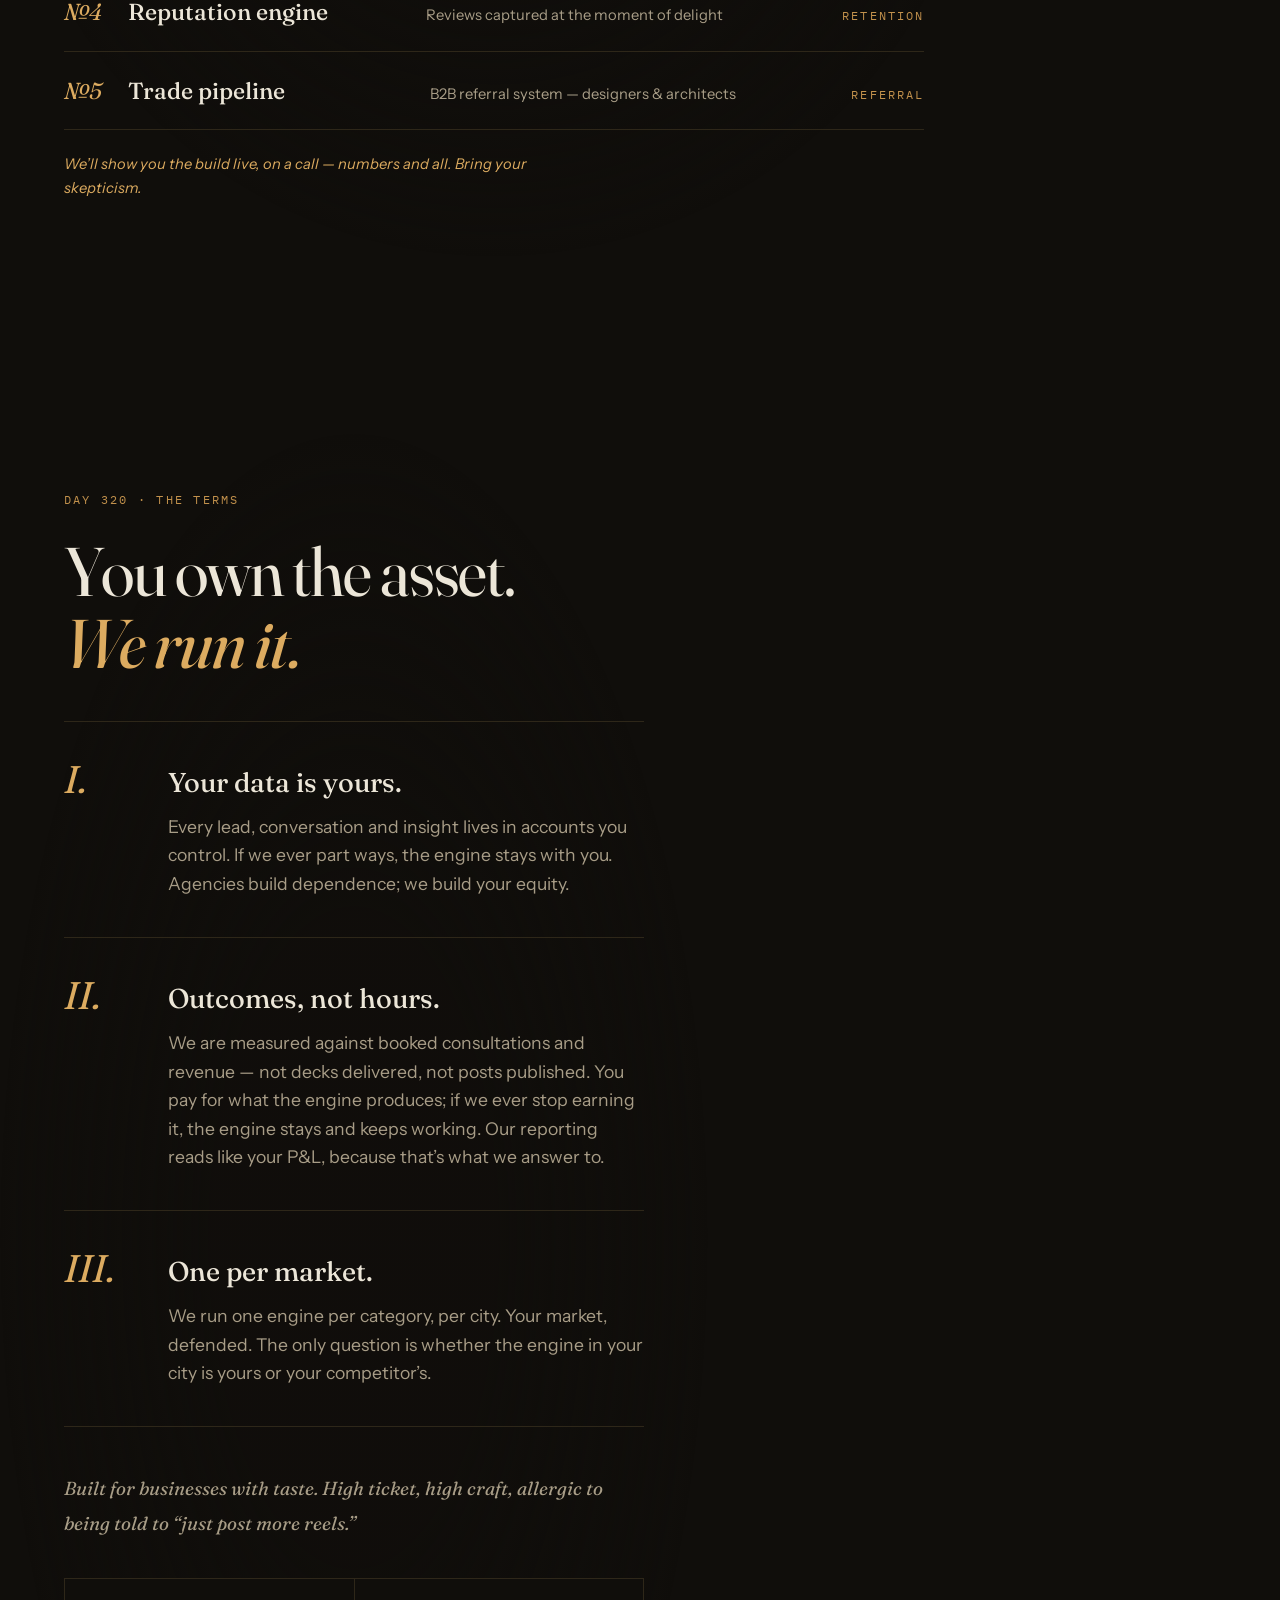
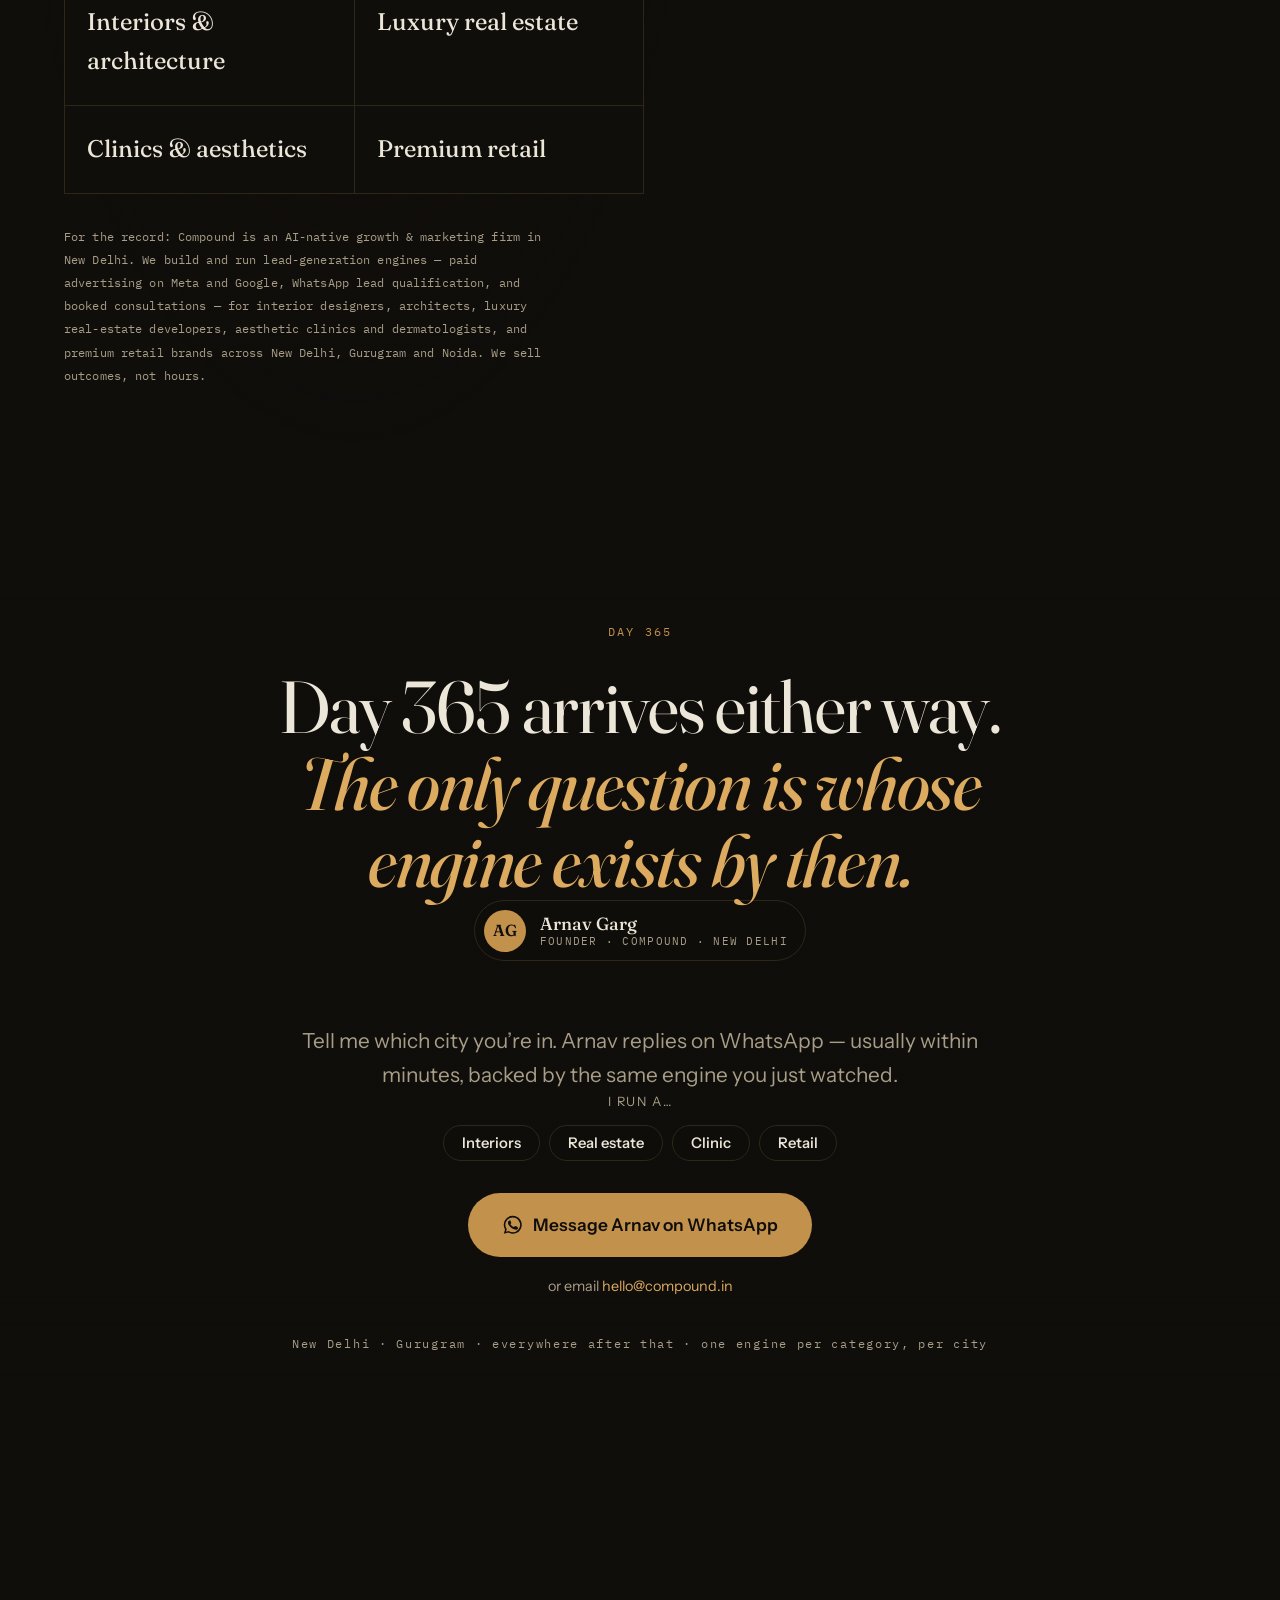
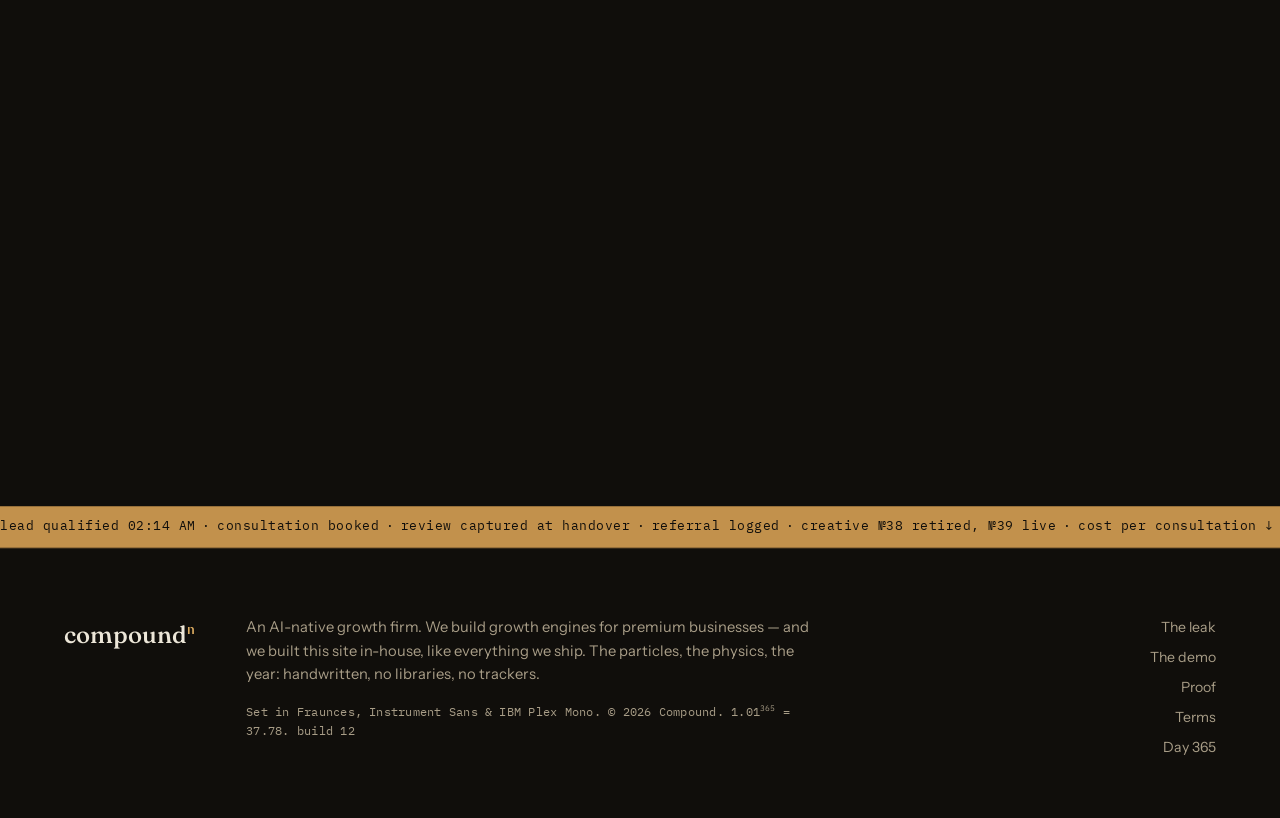
==== commit f2aedc1c: "Audit pass: trust, reach, honesty, SEO (build 12) Conversion + trust: - Founder on the page: Arnav G" ====
--- a/index.html
+++ b/index.html
@@ -3,8 +3,9 @@
 <head>
   <meta charset="UTF-8" />
   <meta name="viewport" content="width=device-width, initial-scale=1.0, viewport-fit=cover" />
-  <title>Compound — your next 365 days, in one scroll</title>
-  <meta name="description" content="Compound builds and runs AI-native growth engines for premium businesses. No deck, no 'capabilities' — scroll through the year we build you: acquisition, WhatsApp conversion, booked consultations, compounding data you own." />
+  <title>Compound — AI growth engine for interiors, clinics &amp; premium businesses · New Delhi</title>
+  <meta name="description" content="Compound is an AI-native growth firm in New Delhi. We build and run the engine — paid acquisition, WhatsApp lead qualification, booked consultations — for interior designers, architects, luxury real estate, and aesthetic clinics. Outcomes, not hours." />
+  <link rel="canonical" href="https://arnavgg12.github.io/Compound/" />
   <meta name="theme-color" content="#100e0b" />
   <meta property="og:title" content="Compound — your next 365 days, in one scroll" />
   <meta property="og:description" content="Most agencies show you a deck. We'd rather show you the year. An AI-native growth firm — New Delhi → everywhere." />
@@ -19,7 +20,7 @@
   <link rel="preconnect" href="https://fonts.googleapis.com" />
   <link rel="preconnect" href="https://fonts.gstatic.com" crossorigin />
   <link href="https://fonts.googleapis.com/css2?family=Fraunces:ital,opsz,wght@0,9..144,300..700;1,9..144,300..700&family=Instrument+Sans:ital,wght@0,400..700;1,400..700&family=IBM+Plex+Mono:ital,wght@0,400;0,500;1,400&display=swap" rel="stylesheet" />
-  <link rel="stylesheet" href="styles.css?v=11" />
+  <link rel="stylesheet" href="styles.css?v=12" />
   <noscript><style>
     .reveal,.kin .kw i{opacity:1;transform:none}
     #boot,#cursor,.hud{display:none!important}
@@ -41,7 +42,10 @@
   <!-- chrome -->
   <header class="nav" id="nav">
     <a class="nav__mark" href="#top" aria-label="Compound — back to day zero">compound<sup>n</sup></a>
-    <a class="nav__skip mono" href="#begin">Skip to Day 365 <span aria-hidden="true">&rarr;</span></a>
+    <a class="nav__cta" id="waNav" href="#" target="_blank" rel="noopener" data-cursor="WHATSAPP">
+      <svg class="wa" viewBox="0 0 24 24" aria-hidden="true"><path fill="currentColor" d="M12 2a10 10 0 0 0-8.6 15.1L2 22l5-1.3A10 10 0 1 0 12 2Zm0 18.2a8.2 8.2 0 0 1-4.2-1.1l-.3-.2-3 .8.8-2.9-.2-.3A8.2 8.2 0 1 1 12 20.2Zm4.6-6.1c-.3-.1-1.5-.7-1.7-.8-.2-.1-.4-.1-.6.1-.2.3-.6.8-.8 1-.1.2-.3.2-.5.1a6.7 6.7 0 0 1-3.4-2.9c-.3-.4 0-.5.1-.7l.4-.5c.1-.2.1-.3.2-.5 0-.2 0-.4-.1-.5l-.8-1.9c-.2-.5-.4-.4-.6-.4h-.5c-.2 0-.5 0-.7.3-.3.3-1 .9-1 2.2s1 2.6 1.1 2.8c.1.2 2 3.1 4.9 4.3.7.3 1.2.5 1.6.6.7.2 1.3.2 1.8.1.6-.1 1.5-.6 1.7-1.2.2-.6.2-1.1.2-1.2-.1-.1-.3-.2-.6-.3Z"/></svg>
+      <span class="nav__ctaLabel">WhatsApp&nbsp;us</span>
+    </a>
   </header>
 
   <div class="hud" aria-hidden="true">
@@ -70,7 +74,7 @@
             <span class="kin__line kin__line--accent"><span class="kw"><i>We&rsquo;d</i></span> <span class="kw"><i>rather</i></span> <span class="kw"><i>show</i></span> <span class="kw"><i>you</i></span> <span class="kw"><i>the&nbsp;year.</i></span></span>
           </h1>
           <p class="lede reveal">This page is the next 365 days of your business — the growth engine we build and run, in the order we build it. Strangers in, revenue out, data back in. You own all&nbsp;of&nbsp;it.</p>
-          <p class="heroEq reveal" id="heroEq" role="img" aria-label="1.01 to the power of 365 equals 37.78" title="Replay">
+          <p class="heroEq reveal" id="heroEq" role="button" tabindex="0" aria-label="Replay the compounding equation: 1.01 to the power of 365 equals 37.78" title="Replay">
             1.01<sup id="heroExp">365</sup>
             <span class="heroEq__eq">=</span>
             <span class="heroEq__res" id="heroRes">37.78</span><span class="heroEq__x">&times;</span>
@@ -92,7 +96,7 @@
           <div class="ch__copy reveal">
             <p>Each light is a stranger who wanted what you sell. They see an ad somebody&rsquo;s nephew boosted. They WhatsApp you at 9 pm. Nobody replies until Tuesday.</p>
             <p>They buy from whoever answered Monday. Watch them drift off this screen — that&rsquo;s the leak, and you&rsquo;re paying for every light that leaves.</p>
-            <p class="ch__aside">The agency you&rsquo;d normally hire to fix this died in 2026 — automated by its own tools, survived by ten thousand retainers. <em>In lieu of flowers, keep scrolling.</em></p>
+            <p class="ch__aside">The agency you&rsquo;d normally hire to fix this is being automated out of existence — by its own tools. A deck, a monthly report, the same leak. <em>That model is over. Keep scrolling for what replaces it.</em></p>
           </div>
         </div>
       </div>
@@ -127,7 +131,7 @@
           </h2>
           <div class="ch__copy reveal">
             <p>India runs on WhatsApp, so the engine does too. Every inquiry answered in seconds, qualified in minutes — budget, scope, timeline — politely, in your brand&rsquo;s voice, at 2 a.m. if that&rsquo;s when they write.</p>
-            <p class="ch__aside">Don&rsquo;t take our word for it. Below is a working replica of the funnel we run for a premium interiors studio in Delhi — names changed, mechanics intact. <em>You play the customer. The clock starts when you reply.</em></p>
+            <p class="ch__aside">Don&rsquo;t take our word for it. Below is a working demonstration of the funnel we build for premium interiors studios — a fictional studio, real mechanics. <em>You play the customer. The clock starts when you reply.</em></p>
           </div>
         </div>
 
@@ -155,8 +159,8 @@
             <p class="demo__verdict">Booked — while the studio slept.</p>
             <p class="demo__copy">No forms. No &ldquo;we&rsquo;ll call you back.&rdquo; Premium customers buy from whoever answers first — the engine makes sure that&rsquo;s you.</p>
             <div class="demo__ctaRow">
-              <a class="btn btn--brass" href="#begin" data-cursor="DAY 365">Get this engine <span class="btn__arrow">&rarr;</span></a>
-              <button class="btn btn--ghost" id="replayDemo" type="button" data-cursor="REPLAY">Replay <span class="btn__arrow">&#8635;</span></button>
+              <a class="btn btn--brass" id="waDemo" href="#begin" target="_blank" rel="noopener" data-cursor="WHATSAPP">Get this engine <span class="btn__arrow">&rarr;</span></a>
+              <button class="btn btn--ghost btn--mini" id="replayDemo" type="button" data-cursor="REPLAY">Replay <span class="btn__arrow">&#8635;</span></button>
             </div>
           </aside>
         </div>
@@ -192,7 +196,7 @@
           </h2>
           <div class="ch__copy reveal">
             <p>Every conversation becomes data you own. The engine learns which ads bring buyers, which words book consults, which clients refer — and feeds it all back to day one. Output becomes input.</p>
-            <p>This is the part no agency ever built you. It ends the retainer.</p>
+            <p>This is the part no agency ever built you — the asset that outlives the agency.</p>
           </div>
           <p class="liveEq" id="liveEq" aria-hidden="true">1.01<sup id="liveExp">180</sup> <span class="liveEq__eq">=</span> <span class="liveEq__res" id="liveRes">5.99</span><span class="liveEq__x">&times;</span></p>
           <p class="liveEq__note mono reveal">one percent, daily — live, as you scroll</p>
@@ -205,40 +209,45 @@
       <div class="ch__flow">
         <div class="ch__inner ch__inner--wide">
           <p class="kicker mono reveal">Day 270 · in production</p>
-          <h2 class="kin" aria-label="Engine №001 is not a case study. It's running.">
+          <h2 class="kin" aria-label="Engine №001 is not a case study. It's the blueprint.">
             <span class="kin__line"><span class="kw"><i>Engine</i></span> <span class="kw"><i>№001</i></span> <span class="kw"><i>is</i></span> <span class="kw"><i>not</i></span></span>
             <span class="kin__line"><span class="kw"><i>a</i></span> <span class="kw"><i>case</i></span> <span class="kw"><i>study.</i></span></span>
-            <span class="kin__line kin__line--accent"><span class="kw"><i>It&rsquo;s</i></span> <span class="kw"><i>running.</i></span></span>
-          </h2>
-          <p class="ch__copy reveal">Premium interiors · New Delhi · every light on this ledger is live right now:</p>
-          <ul class="ledger reveal">
-            <li class="ledger__row">
+            <span class="kin__line kin__line--accent"><span class="kw"><i>It&rsquo;s</i></span> <span class="kw"><i>the</i></span> <span class="kw"><i>blueprint.</i></span></span>
+          </h2>
+          <p class="ch__copy reveal">Premium interiors · New Delhi · the five layers we build into every engine, end to end:</p>
+          <ul class="ledger">
+            <li class="ledger__row reveal">
+              <span class="ledger__no">№1</span>
               <span class="ledger__name">Paid acquisition</span>
               <span class="ledger__desc">Meta &amp; Google, tuned to cost per consultation</span>
-              <span class="ledger__status"><span class="dot" aria-hidden="true"></span>Live</span>
-            </li>
-            <li class="ledger__row">
+              <span class="ledger__status">Acquisition</span>
+            </li>
+            <li class="ledger__row reveal">
+              <span class="ledger__no">№2</span>
               <span class="ledger__name">WhatsApp conversion funnel</span>
               <span class="ledger__desc">AI-qualified, human-warm, minutes not days</span>
-              <span class="ledger__status"><span class="dot" aria-hidden="true"></span>Live</span>
-            </li>
-            <li class="ledger__row">
+              <span class="ledger__status">Conversion</span>
+            </li>
+            <li class="ledger__row reveal">
+              <span class="ledger__no">№3</span>
               <span class="ledger__name">&ldquo;See it on your wall&rdquo;</span>
               <span class="ledger__desc">AI room visualizer, run on clients&rsquo; own homes</span>
-              <span class="ledger__status"><span class="dot" aria-hidden="true"></span>Live</span>
-            </li>
-            <li class="ledger__row">
+              <span class="ledger__status">Experience</span>
+            </li>
+            <li class="ledger__row reveal">
+              <span class="ledger__no">№4</span>
               <span class="ledger__name">Reputation engine</span>
               <span class="ledger__desc">Reviews captured at the moment of delight</span>
-              <span class="ledger__status"><span class="dot" aria-hidden="true"></span>Live</span>
-            </li>
-            <li class="ledger__row">
+              <span class="ledger__status">Retention</span>
+            </li>
+            <li class="ledger__row reveal">
+              <span class="ledger__no">№5</span>
               <span class="ledger__name">Trade pipeline</span>
               <span class="ledger__desc">B2B referral system — designers &amp; architects</span>
-              <span class="ledger__status"><span class="dot" aria-hidden="true"></span>Live</span>
+              <span class="ledger__status">Referral</span>
             </li>
           </ul>
-          <p class="ch__aside reveal"><em>Performance figures are shared in conversation, with context — not on websites. Bring your skepticism.</em></p>
+          <p class="ch__aside reveal"><em>We&rsquo;ll show you the build live, on a call — numbers and all. Bring your skepticism.</em></p>
         </div>
       </div>
     </section>
@@ -264,7 +273,7 @@
               <p class="clause__no">II.</p>
               <div>
                 <h3 class="clause__title">Outcomes, not hours.</h3>
-                <p class="clause__text">We are measured against booked consultations and revenue — not decks delivered, not posts published. Our reporting reads like your P&amp;L, because that&rsquo;s what we answer to.</p>
+                <p class="clause__text">We are measured against booked consultations and revenue — not decks delivered, not posts published. You pay for what the engine produces; if we ever stop earning it, the engine stays and keeps working. Our reporting reads like your P&amp;L, because that&rsquo;s what we answer to.</p>
               </div>
             </li>
             <li class="clause reveal">
@@ -275,7 +284,14 @@
               </div>
             </li>
           </ol>
-          <p class="who reveal">Built for businesses with taste — interiors &amp; architecture · luxury real estate · clinics &amp; aesthetics · premium retail. High ticket, high craft, allergic to &ldquo;content calendars.&rdquo;</p>
+          <p class="who reveal">Built for businesses with taste. High ticket, high craft, allergic to being told to &ldquo;just post more reels.&rdquo;</p>
+          <ul class="audience reveal" aria-label="Who Compound is for">
+            <li>Interiors &amp; architecture</li>
+            <li>Luxury real estate</li>
+            <li>Clinics &amp; aesthetics</li>
+            <li>Premium retail</li>
+          </ul>
+          <p class="record mono reveal">For the record: Compound is an AI-native growth &amp; marketing firm in New Delhi. We build and run lead-generation engines — paid advertising on Meta and Google, WhatsApp lead qualification, and booked consultations — for interior designers, architects, luxury real-estate developers, aesthetic clinics and dermatologists, and premium retail brands across New Delhi, Gurugram and Noida. We sell outcomes, not hours.</p>
         </div>
       </div>
     </section>
@@ -290,14 +306,28 @@
             <span class="kin__line kin__line--accent"><span class="kw"><i>The</i></span> <span class="kw"><i>only</i></span> <span class="kw"><i>question</i></span> <span class="kw"><i>is</i></span> <span class="kw"><i>whose</i></span></span>
             <span class="kin__line kin__line--accent"><span class="kw"><i>engine</i></span> <span class="kw"><i>exists</i></span> <span class="kw"><i>by</i></span> <span class="kw"><i>then.</i></span></span>
           </h2>
-          <p class="lede reveal">Message us on WhatsApp. A human answers — assisted by the machine, in minutes, like everything we build.</p>
+          <div class="founder reveal">
+            <span class="founder__mark" aria-hidden="true">AG</span>
+            <span class="founder__by">
+              <span class="founder__name">Arnav Garg</span>
+              <span class="founder__role mono">Founder · Compound · New Delhi</span>
+            </span>
+          </div>
+          <p class="lede reveal">Tell me which city you&rsquo;re in. Arnav replies on WhatsApp — usually within minutes, backed by the same engine you just watched.</p>
+          <p class="catpick reveal" aria-hidden="true">I run a&hellip;</p>
+          <div class="catchips reveal" id="catChips" role="group" aria-label="Choose your category">
+            <button type="button" class="catchip" data-cat="an interiors studio">Interiors</button>
+            <button type="button" class="catchip" data-cat="a real-estate business">Real estate</button>
+            <button type="button" class="catchip" data-cat="a clinic">Clinic</button>
+            <button type="button" class="catchip" data-cat="a premium retail brand">Retail</button>
+          </div>
           <div class="begin__actions reveal">
-            <a class="btn btn--brass btn--big" id="waMain" href="https://wa.me/919999999999?text=Hi%20Compound%20%E2%80%94%20I%20run%20a%20premium%20business%20and%20I%20want%20a%20growth%20engine.%20Day%20one%20is%20today." target="_blank" rel="noopener" data-cursor="WHATSAPP">
+            <a class="btn btn--brass btn--big" id="waMain" href="#" target="_blank" rel="noopener" data-cursor="WHATSAPP">
               <svg class="wa" viewBox="0 0 24 24" aria-hidden="true"><path fill="currentColor" d="M12 2a10 10 0 0 0-8.6 15.1L2 22l5-1.3A10 10 0 1 0 12 2Zm0 18.2a8.2 8.2 0 0 1-4.2-1.1l-.3-.2-3 .8.8-2.9-.2-.3A8.2 8.2 0 1 1 12 20.2Zm4.6-6.1c-.3-.1-1.5-.7-1.7-.8-.2-.1-.4-.1-.6.1-.2.3-.6.8-.8 1-.1.2-.3.2-.5.1a6.7 6.7 0 0 1-3.4-2.9c-.3-.4 0-.5.1-.7l.4-.5c.1-.2.1-.3.2-.5 0-.2 0-.4-.1-.5l-.8-1.9c-.2-.5-.4-.4-.6-.4h-.5c-.2 0-.5 0-.7.3-.3.3-1 .9-1 2.2s1 2.6 1.1 2.8c.1.2 2 3.1 4.9 4.3.7.3 1.2.5 1.6.6.7.2 1.3.2 1.8.1.6-.1 1.5-.6 1.7-1.2.2-.6.2-1.1.2-1.2-.1-.1-.3-.2-.6-.3Z"/></svg>
-              Start your Day One
+              Message Arnav on WhatsApp
             </a>
-            <a class="btn btn--ghost btn--big" id="mailLink" href="mailto:hello@compound.in?subject=A%20growth%20engine%20for%20my%20business" data-cursor="EMAIL">hello@compound.in</a>
-          </div>
+          </div>
+          <p class="begin__alt reveal">or email <a id="mailLink" href="mailto:hello@compound.in?subject=A%20growth%20engine%20for%20my%20business" data-cursor="EMAIL">hello@compound.in</a></p>
           <p class="begin__where mono reveal">New Delhi · Gurugram · everywhere after that · one engine per category, per city</p>
         </div>
       </div>
@@ -318,7 +348,7 @@
       <p class="colophon__mark">compound<sup>n</sup></p>
       <div class="colophon__text">
         <p>An AI-native growth firm. We build growth engines for premium businesses — and we built this site in-house, like everything we ship. The particles, the physics, the year: handwritten, no libraries, no trackers.</p>
-        <p class="colophon__fine mono">Set in Fraunces, Instrument Sans &amp; IBM Plex Mono. © 2026 Compound. 1.01<sup>365</sup> = 37.78. <span id="buildTag">build 11</span></p>
+        <p class="colophon__fine mono">Set in Fraunces, Instrument Sans &amp; IBM Plex Mono. © 2026 Compound. 1.01<sup>365</sup> = 37.78. <span id="buildTag">build 12</span></p>
       </div>
       <nav class="colophon__nav" aria-label="Footer">
         <a href="#leak">The leak</a>
@@ -330,7 +360,7 @@
     </div>
   </footer>
 
-  <script src="engine.js?v=11"></script>
-  <script src="main.js?v=11"></script>
+  <script src="engine.js?v=12"></script>
+  <script src="main.js?v=12"></script>
 </body>
 </html>
--- a/styles.css
+++ b/styles.css
@@ -167,17 +167,24 @@
   font-size: 1.32rem;
 }
 .nav__mark sup { font-family: var(--mono); font-size: 0.58em; color: var(--brass-2); margin-left: 0.08em; }
-.nav__skip {
-  font-size: 0.78rem;
-  letter-spacing: 0.1em;
-  color: var(--t-on-ink-mute);
-  border: 1px solid var(--ink-line);
+/* always-visible WhatsApp CTA — one-tap conversion from every screen */
+.nav__cta {
+  display: inline-flex;
+  align-items: center;
+  gap: 0.5em;
+  font-size: 0.82rem;
+  font-weight: 600;
+  letter-spacing: 0.01em;
+  color: var(--ink);
+  background: var(--brass);
+  border: 1px solid var(--brass);
   border-radius: 999px;
-  padding: 0.55em 1.1em;
+  padding: 0.5em 1.05em;
   white-space: nowrap;
-  transition: color 0.3s var(--ease), border-color 0.3s var(--ease), background 0.3s var(--ease);
-}
-.nav__skip:hover { color: var(--ink); background: var(--brass); border-color: var(--brass); }
+  transition: background 0.3s var(--ease), transform 0.3s var(--ease), box-shadow 0.3s var(--ease);
+}
+.nav__cta .wa { width: 1.1em; height: 1.1em; }
+.nav__cta:hover { background: var(--brass-2); transform: translateY(-1px); box-shadow: 0 8px 24px -10px rgba(220, 171, 96, 0.7); }
 
 /* ---------- hud ---------- */
 
@@ -461,7 +468,7 @@
   letter-spacing: -0.018em;
 }
 .kin--hero { font-size: var(--fs-h1); line-height: 1.02; }
-.kin--final { font-size: clamp(1.9rem, 5.2vw, 3.9rem); }
+.kin--final { font-size: clamp(2.2rem, 6vw, 4.6rem); }
 .kin__line { display: block; }
 .kin__line--accent .kw i { color: var(--brass-2); font-style: italic; font-weight: 460; }
 .kw {
@@ -600,14 +607,89 @@
   gap: 1rem;
   flex-wrap: wrap;
   justify-content: center;
-  margin-top: clamp(2rem, 4.5vh, 3rem);
-}
+  margin-top: clamp(1.6rem, 3.5vh, 2.4rem);
+}
+.begin__alt {
+  margin-top: 1.1rem;
+  font-size: 0.9rem;
+  color: var(--t-on-ink-mute);
+}
+.begin__alt a {
+  color: var(--brass-2);
+  background-image: linear-gradient(currentColor, currentColor);
+  background-size: 0% 1px;
+  background-repeat: no-repeat;
+  background-position: 0 100%;
+  padding-bottom: 1px;
+  transition: background-size 0.4s var(--ease);
+}
+.begin__alt a:hover { background-size: 100% 1px; }
 .begin__where {
   font-size: 0.76rem;
   letter-spacing: 0.14em;
   color: var(--t-on-ink-mute);
   margin-top: 2.2rem;
 }
+
+/* ---------- founder ---------- */
+
+.founder {
+  display: inline-flex;
+  align-items: center;
+  gap: 0.85rem;
+  margin: 0 auto clamp(1.6rem, 3.5vh, 2.4rem);
+  padding: 0.55rem 1.1rem 0.55rem 0.6rem;
+  border: 1px solid var(--ink-line);
+  border-radius: 999px;
+  background: rgba(16, 14, 11, 0.5);
+}
+.founder__mark {
+  width: 42px;
+  height: 42px;
+  border-radius: 50%;
+  background: var(--brass);
+  color: var(--ink);
+  font-family: var(--serif);
+  font-weight: 600;
+  font-size: 1rem;
+  letter-spacing: 0.02em;
+  display: grid;
+  place-items: center;
+  flex: none;
+}
+.founder__by { display: flex; flex-direction: column; text-align: left; line-height: 1.25; }
+.founder__name { font-family: var(--serif); font-weight: 500; font-size: 1.1rem; }
+.founder__role { font-size: 0.66rem; letter-spacing: 0.12em; text-transform: uppercase; color: var(--t-on-ink-mute); }
+
+/* ---------- category prefill chips ---------- */
+
+.catpick {
+  font-size: 0.8rem;
+  letter-spacing: 0.12em;
+  text-transform: uppercase;
+  color: var(--t-on-ink-mute);
+  margin-bottom: 0.8rem;
+}
+.catchips {
+  display: flex;
+  flex-wrap: wrap;
+  gap: 0.6rem;
+  justify-content: center;
+}
+.catchip {
+  font-family: var(--sans);
+  font-size: 0.92rem;
+  font-weight: 550;
+  color: var(--t-on-ink);
+  background: rgba(16, 14, 11, 0.5);
+  border: 1px solid var(--ink-line);
+  border-radius: 999px;
+  padding: 0.55em 1.2em;
+  cursor: pointer;
+  transition: all 0.25s var(--ease);
+}
+.catchip:hover { border-color: var(--brass); color: var(--brass-2); }
+.catchip.is-on { background: var(--brass); border-color: var(--brass); color: var(--ink); }
 
 /* ---------- demo / phone ---------- */
 
@@ -859,49 +941,76 @@
   margin-bottom: 1.1rem;
 }
 .demo__copy { color: var(--t-on-ink-mute); margin-bottom: 2rem; }
-.demo__ctaRow { display: flex; gap: 0.9rem; justify-content: center; flex-wrap: wrap; }
+.demo__ctaRow { display: flex; gap: 1rem; align-items: center; justify-content: center; flex-wrap: wrap; }
+.btn--mini { font-size: 0.82rem; padding: 0.55em 1.1em; opacity: 0.8; }
+.btn--mini:hover { opacity: 1; }
 
 /* ---------- ledger (ink) ---------- */
 
 .ledger { border-top: 1px solid var(--ink-line); margin-top: clamp(1.6rem, 3.5vh, 2.4rem); }
 .ledger__row {
   display: grid;
-  grid-template-columns: minmax(0, 1.1fr) minmax(0, 1.6fr) auto;
-  gap: 0.5rem 2rem;
+  grid-template-columns: auto minmax(0, 1.05fr) minmax(0, 1.5fr) auto;
+  gap: 0.5rem 1.6rem;
   align-items: baseline;
   padding: 1.25rem 0;
   border-bottom: 1px solid var(--ink-line);
+}
+.ledger__no {
+  font-family: var(--serif);
+  font-style: italic;
+  font-size: clamp(1.1rem, 2vw, 1.45rem);
+  color: var(--brass-2);
+  line-height: 1;
 }
 .ledger__name { font-family: var(--serif); font-weight: 480; font-size: clamp(1.15rem, 2vw, 1.45rem); }
 .ledger__desc { color: var(--t-on-ink-mute); font-size: var(--fs-small); }
 .ledger__status {
   font-family: var(--mono);
-  font-size: 0.74rem;
+  font-size: 0.72rem;
   letter-spacing: 0.18em;
   text-transform: uppercase;
-  color: #82c08f;
-  display: inline-flex;
-  align-items: center;
-  gap: 0.5em;
+  color: var(--brass);
   white-space: nowrap;
 }
-.dot {
-  width: 7px;
-  height: 7px;
-  border-radius: 50%;
-  background: #82c08f;
-  animation: pulse 2.2s var(--ease) infinite;
-}
-@keyframes pulse {
-  0%, 100% { box-shadow: 0 0 0 0 rgba(130, 192, 143, 0.4); }
-  50% { box-shadow: 0 0 0 6px rgba(130, 192, 143, 0); }
-}
 
 @media (max-width: 720px) {
-  .ledger__row { grid-template-columns: 1fr auto; }
+  .ledger__row { grid-template-columns: auto 1fr auto; column-gap: 1rem; }
+  .ledger__no { grid-row: 1; }
   .ledger__name { grid-row: 1; }
-  .ledger__status { grid-row: 1; grid-column: 2; justify-self: end; }
-  .ledger__desc { grid-column: 1 / -1; margin-top: -0.3rem; }
+  .ledger__status { grid-row: 1; grid-column: 3; justify-self: end; }
+  .ledger__desc { grid-column: 2 / -1; margin-top: -0.3rem; }
+}
+
+/* ---------- audience grid + SEO record ---------- */
+
+.audience {
+  display: grid;
+  grid-template-columns: repeat(2, 1fr);
+  gap: 1px;
+  background: var(--ink-line);
+  border: 1px solid var(--ink-line);
+  margin-top: clamp(1.8rem, 4vh, 2.6rem);
+}
+.audience li {
+  background: var(--ink);
+  padding: clamp(1rem, 2.4vw, 1.5rem) clamp(1rem, 2.4vw, 1.4rem);
+  font-family: var(--serif);
+  font-weight: 440;
+  font-size: clamp(1.1rem, 2.2vw, 1.5rem);
+  transition: background 0.35s var(--ease), color 0.35s var(--ease);
+}
+@media (hover: hover) {
+  .audience li:hover { background: var(--ink-2); color: var(--brass-2); }
+}
+.record {
+  margin-top: clamp(1.6rem, 3.5vh, 2.4rem);
+  font-size: 0.78rem;
+  line-height: 1.85;
+  letter-spacing: 0.01em;
+  color: var(--t-on-ink-mute);
+  max-width: 70ch;
+  opacity: 0.78;
 }
 
 /* ---------- clauses (ink) ---------- */
@@ -974,7 +1083,7 @@
 .colophon__mark { font-family: var(--serif); font-size: 1.5rem; font-weight: 520; color: var(--t-on-ink); }
 .colophon__mark sup { font-family: var(--mono); font-size: 0.55em; color: var(--brass-2); }
 .colophon__text { max-width: 58ch; display: grid; gap: 0.9rem; }
-.colophon__fine { font-size: 0.74rem; letter-spacing: 0.02em; opacity: 0.75; }
+.colophon__fine { font-size: 0.74rem; letter-spacing: 0.02em; color: var(--t-on-ink-mute); }
 .colophon__fine sup { font-size: 0.7em; }
 .colophon__nav { display: grid; gap: 0.45rem; text-align: right; }
 .colophon__nav a {
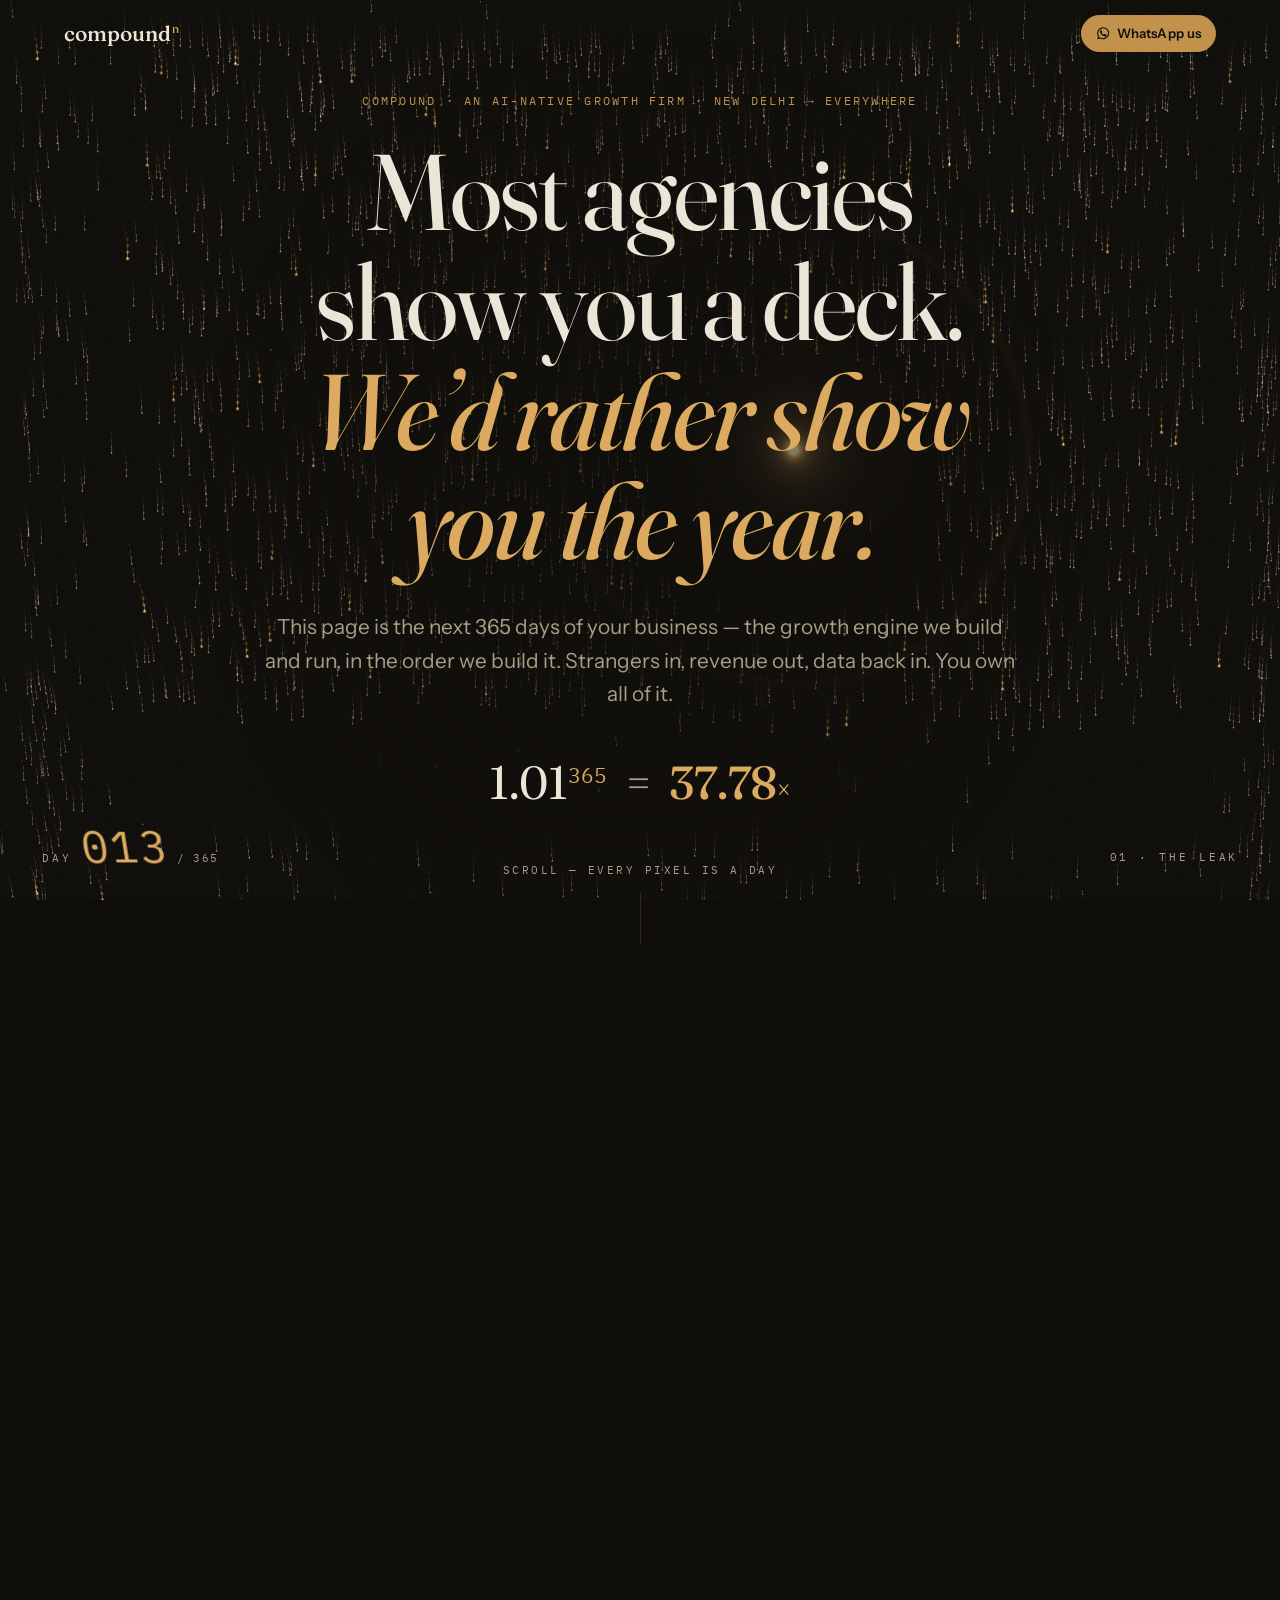
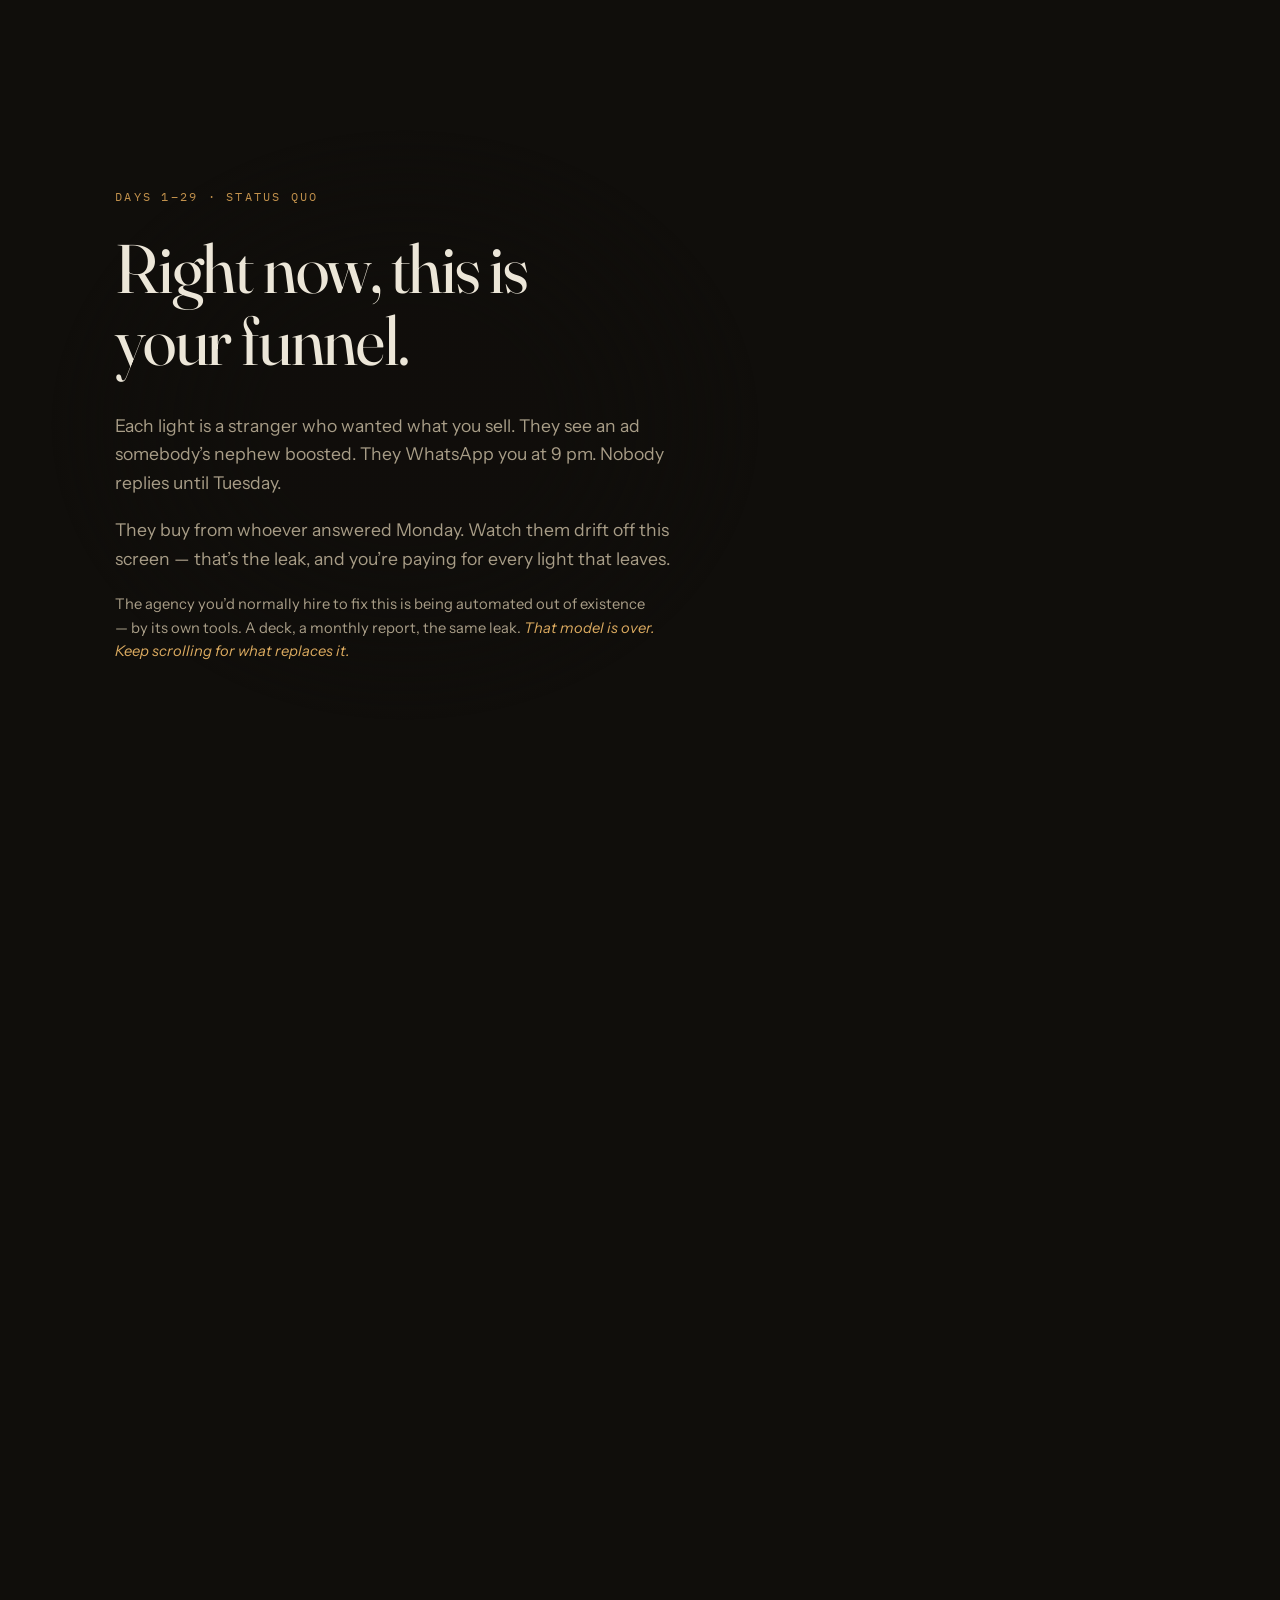
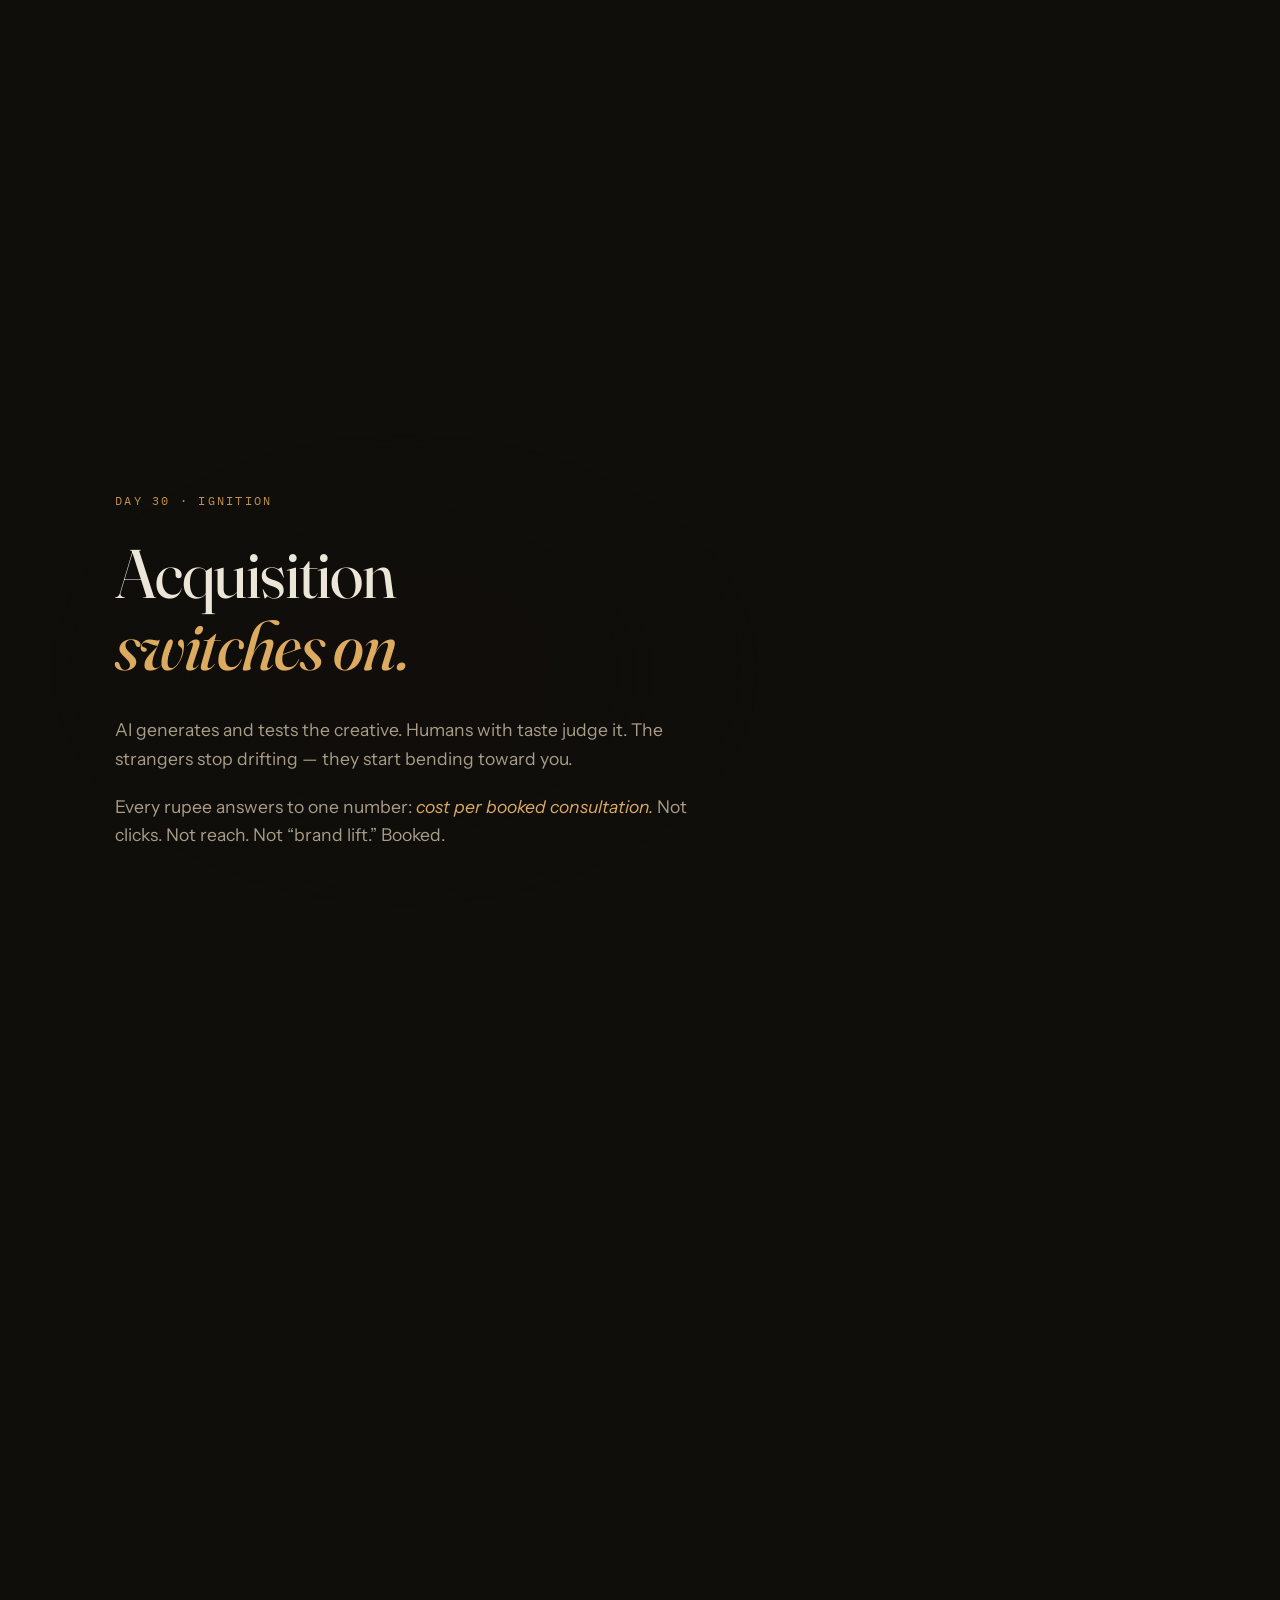
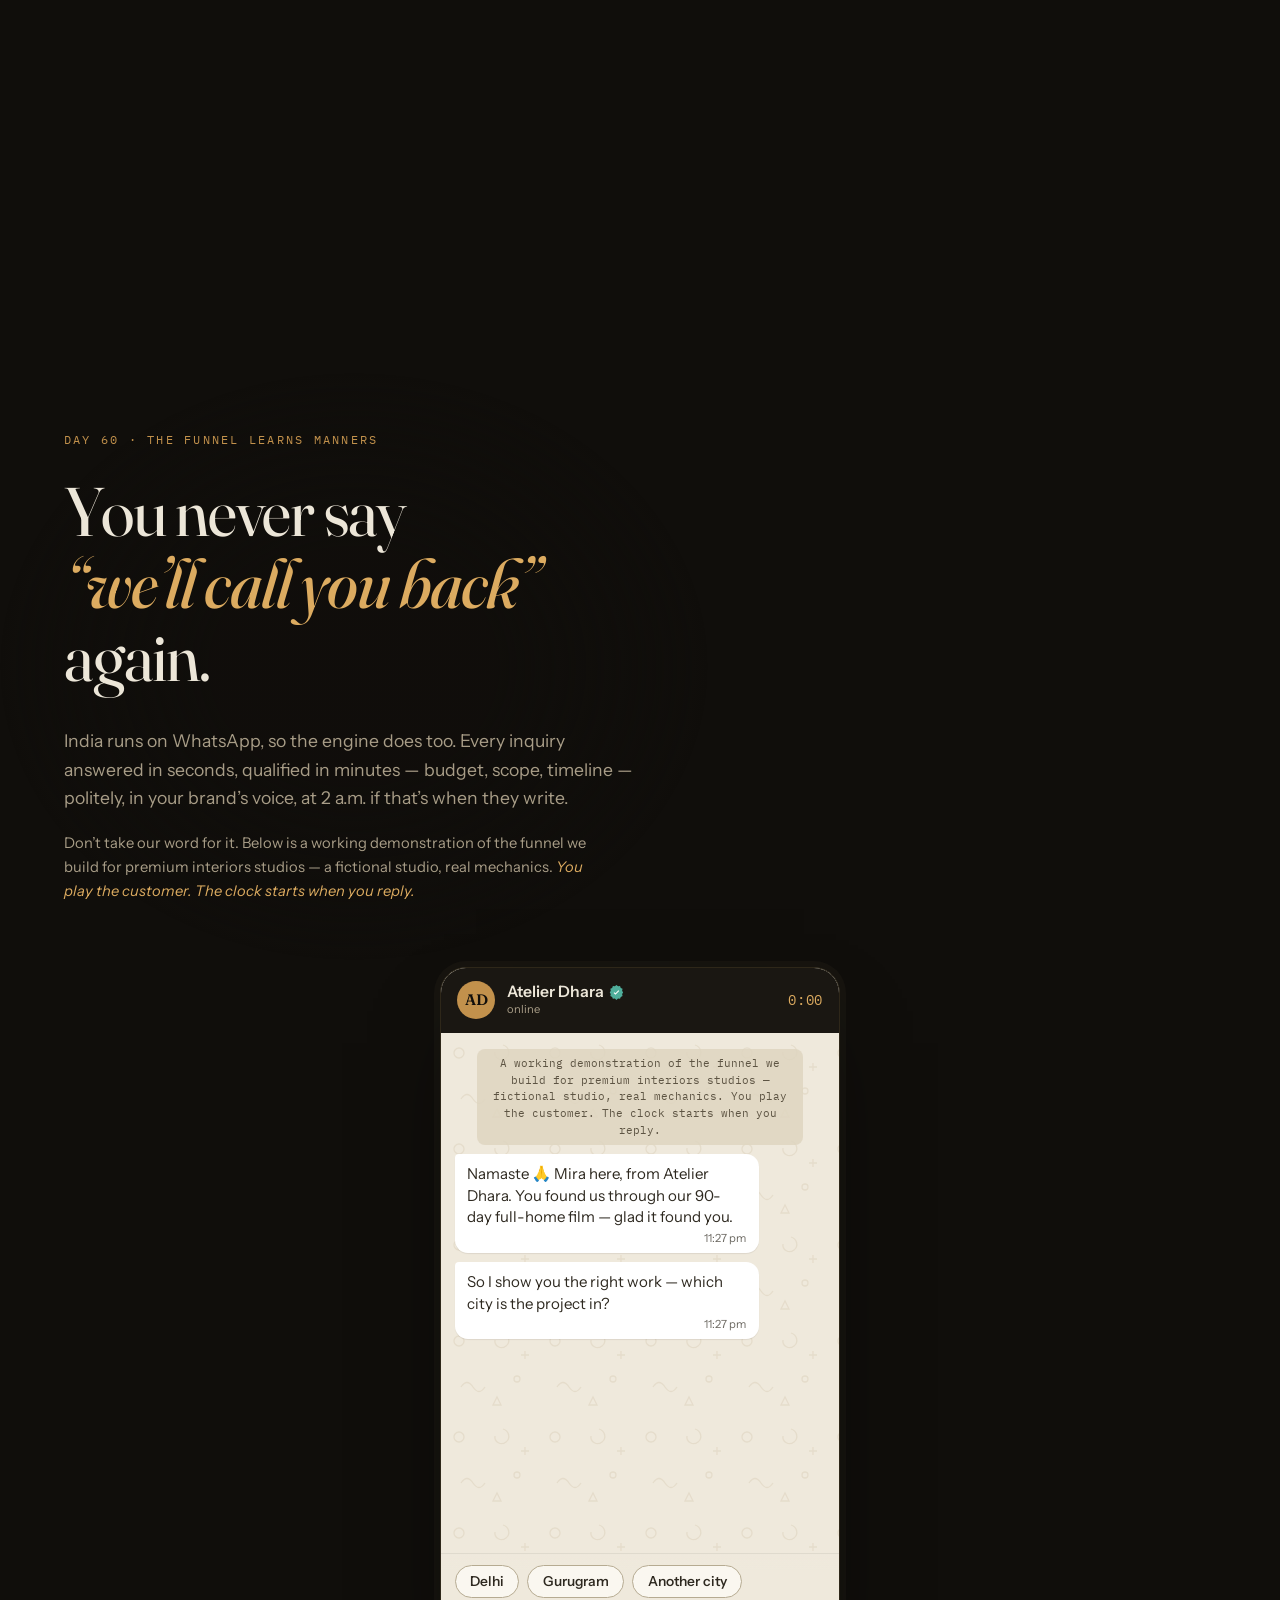
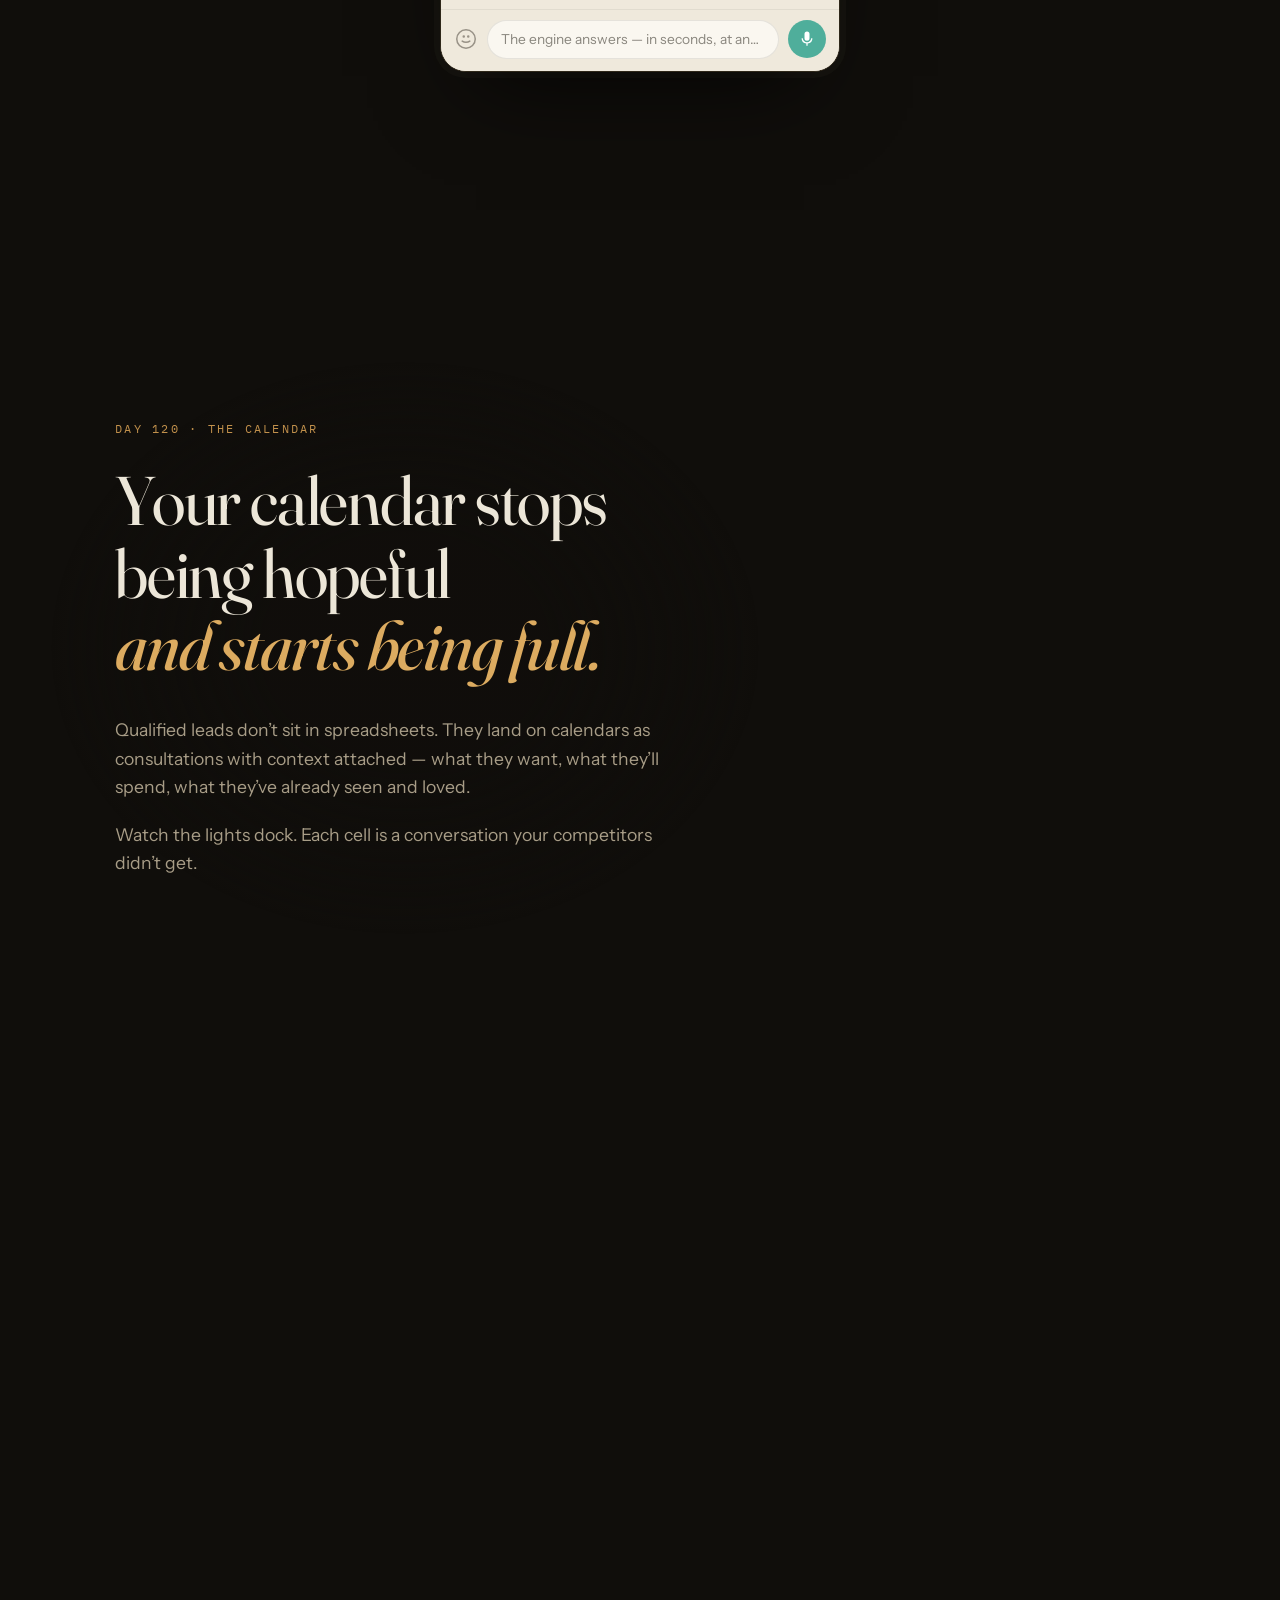
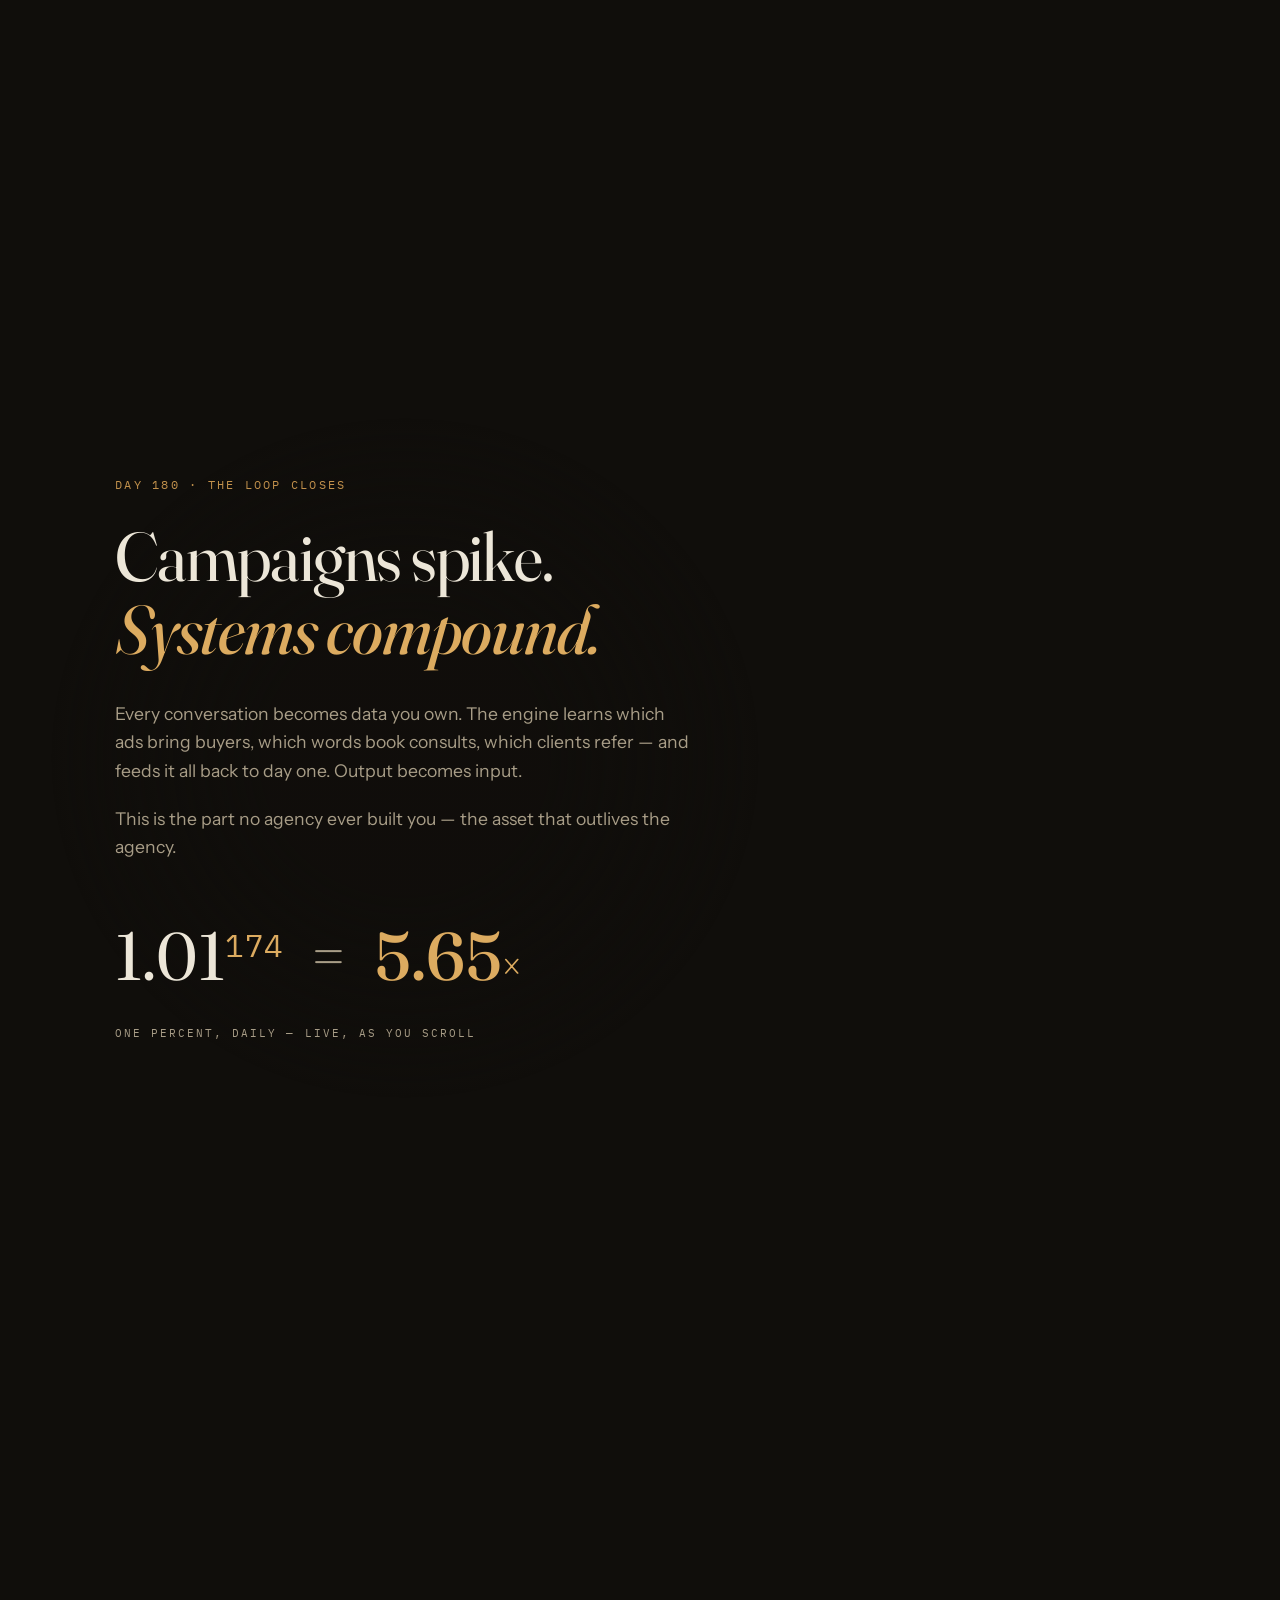
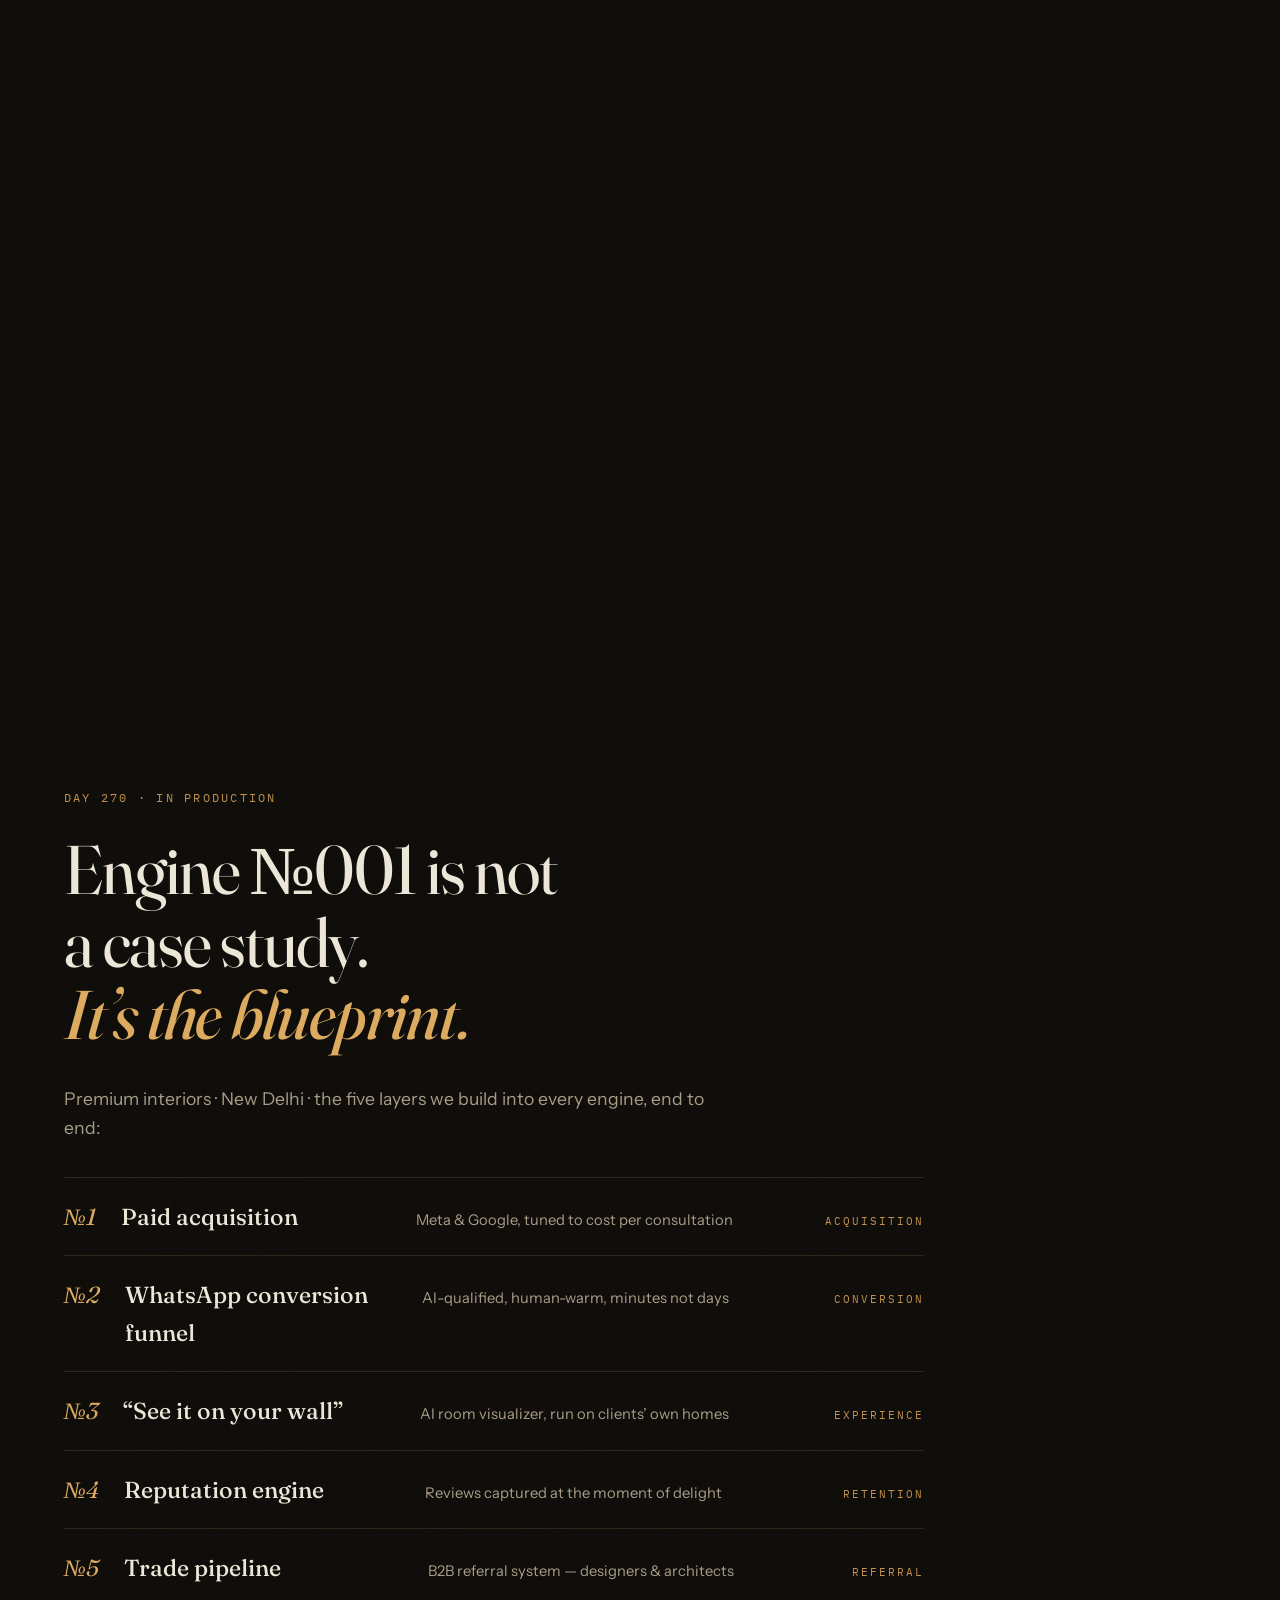
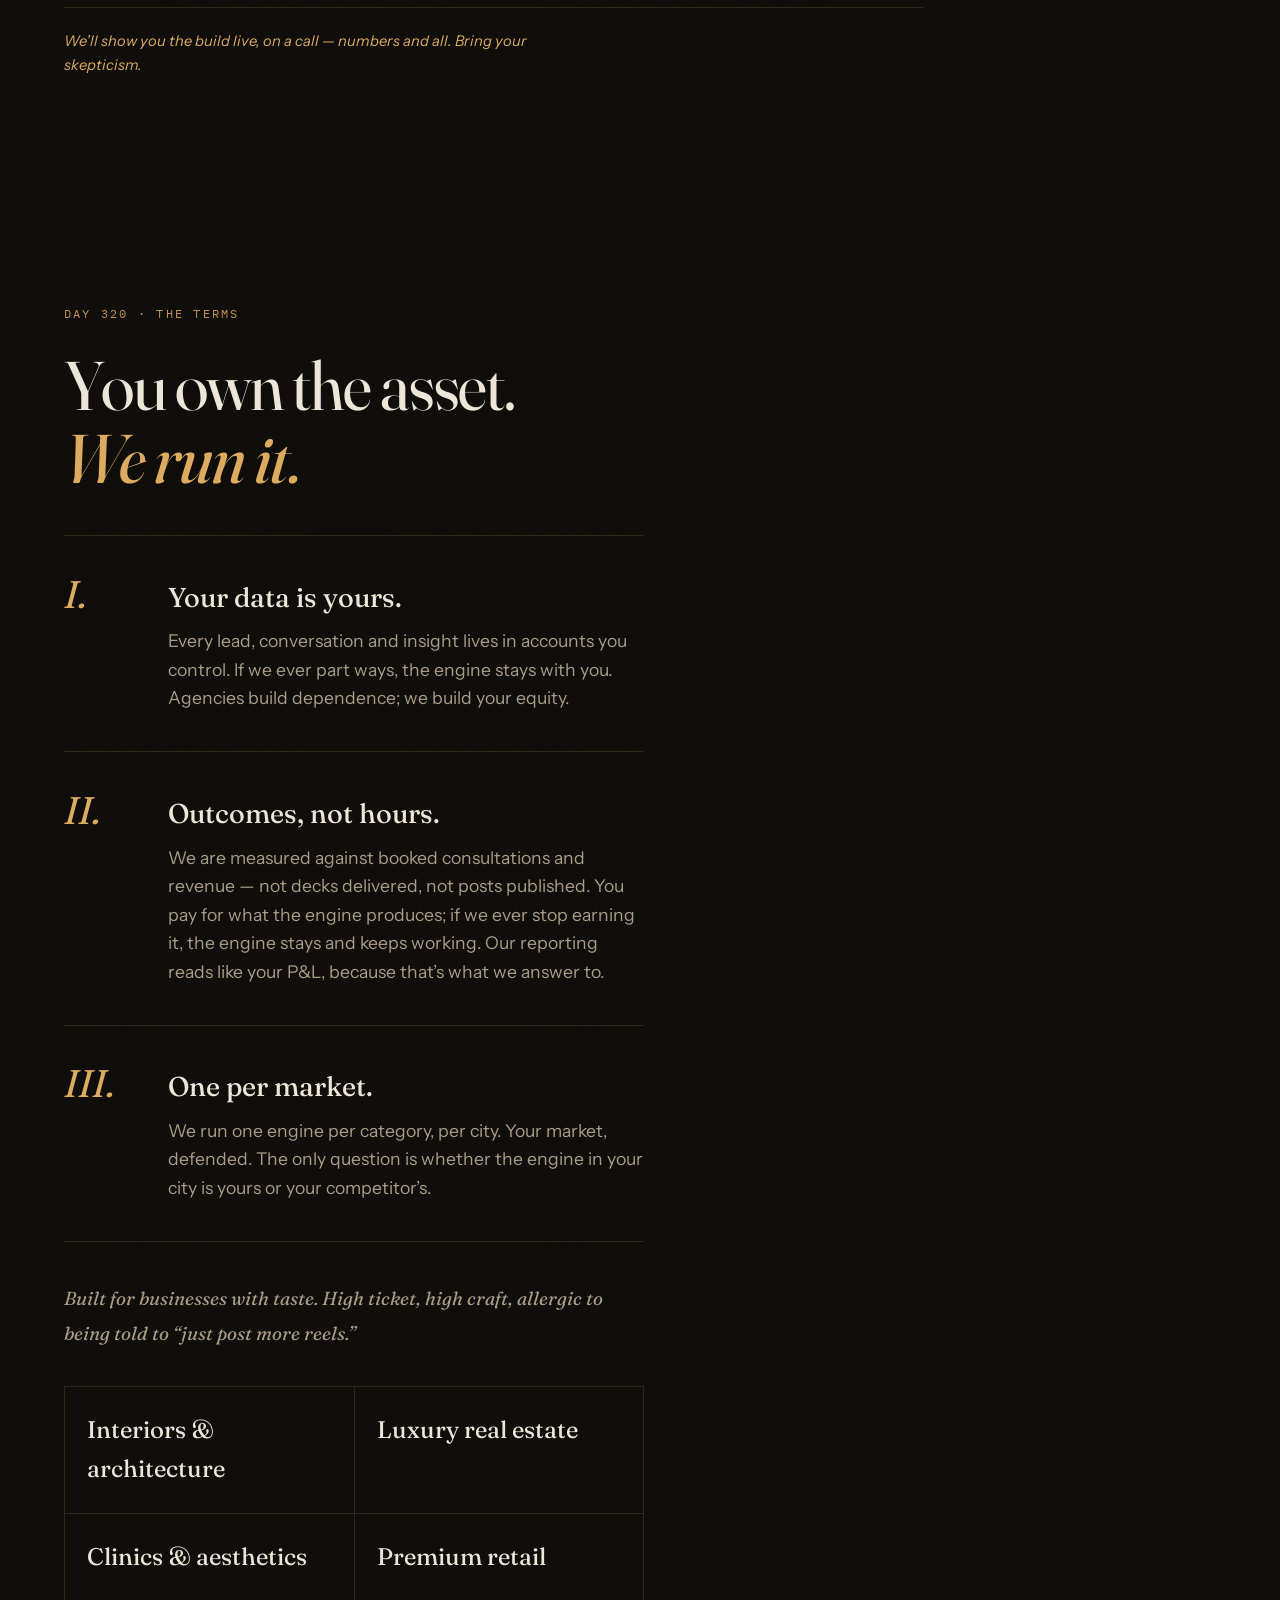
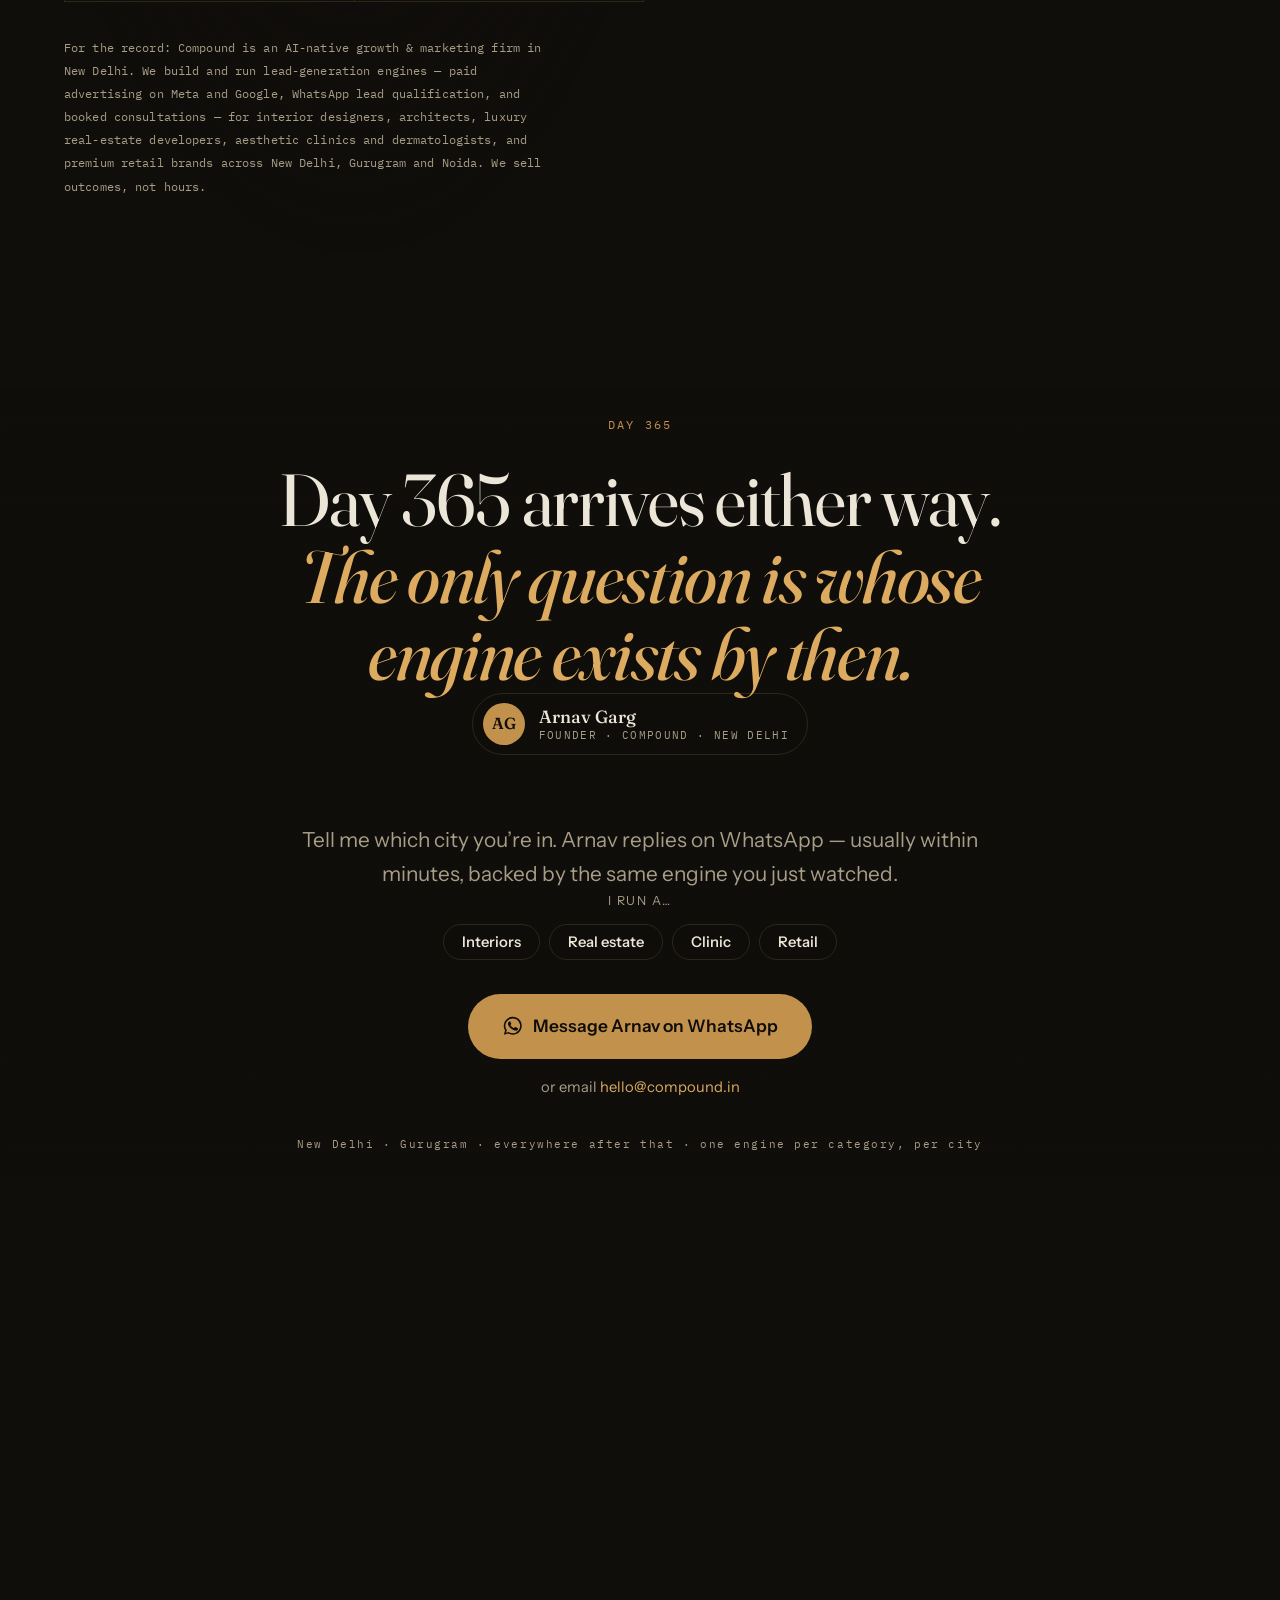
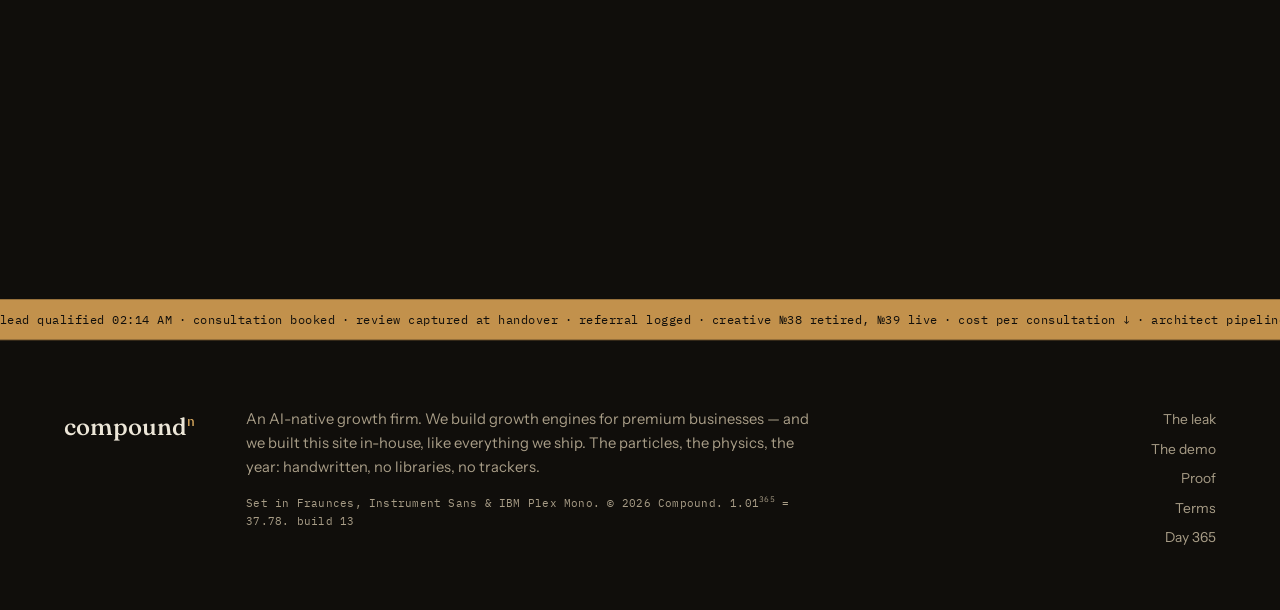
==== commit 494a0483: "Design polish: self-hosted fonts, WhatsApp-true phone, token discipline (build 13) Performance: - Se" ====
--- a/index.html
+++ b/index.html
@@ -17,17 +17,18 @@
   <meta name="twitter:card" content="summary_large_image" />
   <meta name="twitter:image" content="https://arnavgg12.github.io/Compound/og.png" />
   <link rel="icon" href="data:image/svg+xml,%3Csvg xmlns='http://www.w3.org/2000/svg' viewBox='0 0 64 64'%3E%3Crect width='64' height='64' rx='14' fill='%23100e0b'/%3E%3Ctext x='27' y='44' font-family='Georgia,serif' font-size='34' fill='%23F3EFE6' text-anchor='middle'%3EC%3C/text%3E%3Ctext x='47' y='28' font-family='Georgia,serif' font-size='18' fill='%23C2914C' text-anchor='middle'%3En%3C/text%3E%3C/svg%3E" />
-  <link rel="preconnect" href="https://fonts.googleapis.com" />
-  <link rel="preconnect" href="https://fonts.gstatic.com" crossorigin />
-  <link href="https://fonts.googleapis.com/css2?family=Fraunces:ital,opsz,wght@0,9..144,300..700;1,9..144,300..700&family=Instrument+Sans:ital,wght@0,400..700;1,400..700&family=IBM+Plex+Mono:ital,wght@0,400;0,500;1,400&display=swap" rel="stylesheet" />
-  <link rel="stylesheet" href="styles.css?v=12" />
+  <link rel="preload" href="fonts/fraunces-var.woff2" as="font" type="font/woff2" crossorigin />
+  <link rel="preload" href="fonts/instrument-var.woff2" as="font" type="font/woff2" crossorigin />
+  <link rel="stylesheet" href="styles.css?v=13" />
   <noscript><style>
-    .reveal,.kin .kw i{opacity:1;transform:none}
+    .reveal,.kin .kw i{opacity:1;visibility:visible;transform:none}
     #boot,#cursor,.hud{display:none!important}
     .noscript-note{display:block!important}
   </style></noscript>
 </head>
 <body>
+
+  <a class="skiplink mono" href="#begin">Skip to contact</a>
 
   <!-- boot -->
   <div id="boot" aria-hidden="true">
@@ -55,17 +56,16 @@
       <span class="hud__dayOf mono">/ 365</span>
     </div>
     <div class="hud__chapter mono" id="chapterTag">00 · DAY ZERO</div>
-    <div class="hud__rail"><span id="railFill"></span></div>
   </div>
 
   <div id="cursor" aria-hidden="true"><span id="cursorTag"></span></div>
 
   <p class="noscript-note mono" style="display:none">JavaScript is off — the year won&rsquo;t animate, but every word below still works. So does WhatsApp.</p>
 
-  <main id="top">
+  <main id="top" tabindex="-1">
 
     <!-- ======== CH 00 · DAY ZERO ======== -->
-    <section class="ch ch--zero" id="zero" data-days="0,7" data-tag="00 · DAY ZERO" data-beh="0">
+    <section class="ch ch--zero" id="zero" tabindex="-1" data-days="0,7" data-tag="00 · DAY ZERO" data-beh="0">
       <div class="ch__pin">
         <div class="ch__inner ch__inner--center">
           <p class="eyebrow mono reveal">Compound · an AI-native growth firm<span class="eyebrow__tail"> · New Delhi &rarr; everywhere</span></p>
@@ -85,7 +85,7 @@
     </section>
 
     <!-- ======== CH 01 · THE LEAK ======== -->
-    <section class="ch ch--leak" id="leak" data-days="8,29" data-tag="01 · THE LEAK" data-beh="1">
+    <section class="ch ch--leak" id="leak" tabindex="-1" data-days="8,29" data-tag="01 · THE LEAK" data-beh="1">
       <div class="ch__pin">
         <div class="ch__inner">
           <p class="kicker mono reveal">Days 1–29 · status quo</p>
@@ -103,7 +103,7 @@
     </section>
 
     <!-- ======== CH 02 · IGNITION ======== -->
-    <section class="ch ch--attract" id="attract" data-days="30,59" data-tag="02 · ATTRACT" data-beh="2">
+    <section class="ch ch--attract" id="attract" tabindex="-1" data-days="30,59" data-tag="02 · ATTRACT" data-beh="2">
       <div class="ch__pin">
         <div class="ch__inner">
           <p class="kicker mono reveal">Day 30 · ignition</p>
@@ -120,7 +120,7 @@
     </section>
 
     <!-- ======== CH 03 · CONVERT + DEMO ======== -->
-    <section class="ch ch--convert" id="convert" data-days="60,118" data-tag="03 · CONVERT" data-beh="3">
+    <section class="ch ch--convert" id="convert" tabindex="-1" data-days="60,118" data-tag="03 · CONVERT" data-beh="3">
       <div class="ch__flow">
         <div class="ch__inner">
           <p class="kicker mono reveal">Day 60 · the funnel learns manners</p>
@@ -140,17 +140,23 @@
             <div class="phone__header">
               <div class="phone__avatar" aria-hidden="true">AD</div>
               <div class="phone__id">
-                <p class="phone__name">Atelier Dhara</p>
+                <p class="phone__name">Atelier Dhara
+                  <svg class="phone__verified" viewBox="0 0 20 20" aria-label="Verified business"><path fill="#4fae9b" d="M10 1l2.1 1.7 2.7-.3 1 2.5 2.4 1.3-.6 2.6 1.4 2.2-1.4 2.2.6 2.6-2.4 1.3-1 2.5-2.7-.3L10 21l-2.1-1.7-2.7.3-1-2.5-2.4-1.3.6-2.6L1 11l1.4-2.2-.6-2.6 2.4-1.3 1-2.5 2.7.3z" transform="translate(0,-1)"/><path fill="#fff" d="M8.7 13.2L6.2 10.7l1-1 1.5 1.5 4-4 1 1z"/></svg>
+                </p>
                 <p class="phone__status" id="chatStatus">online</p>
               </div>
               <div class="phone__timer mono" id="chatTimer" aria-label="Elapsed time">0:00</div>
             </div>
-            <div class="phone__scroll" id="chatScroll">
+            <div class="phone__scroll" id="chatScroll" tabindex="0" role="log" aria-label="Chat with Atelier Dhara">
               <div class="phone__chat" id="chatLog" aria-live="polite"><noscript><p class="msg msg--note">JavaScript is off, so the simulation can&rsquo;t run here. The real engine, of course, runs anyway — WhatsApp us.</p></noscript></div>
             </div>
             <div class="phone__chips" id="chatChips"></div>
             <div class="phone__inputbar" aria-hidden="true">
-              <span class="phone__inputhint">The engine answers for the studio — in seconds, at any hour.</span>
+              <svg class="phone__glyph" viewBox="0 0 24 24"><path fill="currentColor" d="M12 22a10 10 0 1 1 0-20 10 10 0 0 1 0 20Zm0-1.5a8.5 8.5 0 1 0 0-17 8.5 8.5 0 0 0 0 17ZM8.5 9.5a1.25 1.25 0 1 1 2.5 0 1.25 1.25 0 0 1-2.5 0Zm4.5 0a1.25 1.25 0 1 1 2.5 0 1.25 1.25 0 0 1-2.5 0ZM7.6 13.7a.75.75 0 0 1 1.05-.15A5.6 5.6 0 0 0 12 14.6c1.23 0 2.4-.39 3.35-1.05a.75.75 0 1 1 .9 1.2A7.1 7.1 0 0 1 12 16.1a7.1 7.1 0 0 1-4.25-1.35.75.75 0 0 1-.15-1.05Z"/></svg>
+              <span class="phone__field">The engine answers — in seconds, at any hour.</span>
+              <span class="phone__mic">
+                <svg viewBox="0 0 24 24"><path fill="currentColor" d="M12 14a3 3 0 0 0 3-3V6a3 3 0 1 0-6 0v5a3 3 0 0 0 3 3Zm5-3a5 5 0 0 1-10 0H5.5a6.5 6.5 0 0 0 5.75 6.46V20h1.5v-2.54A6.5 6.5 0 0 0 18.5 11H17Z"/></svg>
+              </span>
             </div>
           </div>
 
@@ -168,7 +174,7 @@
     </section>
 
     <!-- ======== CH 04 · BOOK ======== -->
-    <section class="ch ch--book" id="book" data-days="119,179" data-tag="04 · BOOK" data-beh="4">
+    <section class="ch ch--book" id="book" tabindex="-1" data-days="119,179" data-tag="04 · BOOK" data-beh="4">
       <div class="ch__pin">
         <div class="ch__inner">
           <p class="kicker mono reveal">Day 120 · the calendar</p>
@@ -186,7 +192,7 @@
     </section>
 
     <!-- ======== CH 05 · COMPOUND ======== -->
-    <section class="ch ch--compound" id="compound" data-days="180,269" data-tag="05 · COMPOUND" data-beh="5">
+    <section class="ch ch--compound" id="compound" tabindex="-1" data-days="180,269" data-tag="05 · COMPOUND" data-beh="5">
       <div class="ch__pin">
         <div class="ch__inner">
           <p class="kicker mono reveal">Day 180 · the loop closes</p>
@@ -205,7 +211,7 @@
     </section>
 
     <!-- ======== CH 06 · PROOF ======== -->
-    <section class="ch ch--proof" id="proof" data-days="270,319" data-tag="06 · PROOF" data-beh="6">
+    <section class="ch ch--proof" id="proof" tabindex="-1" data-days="270,319" data-tag="06 · PROOF" data-beh="6">
       <div class="ch__flow">
         <div class="ch__inner ch__inner--wide">
           <p class="kicker mono reveal">Day 270 · in production</p>
@@ -253,7 +259,7 @@
     </section>
 
     <!-- ======== CH 07 · TERMS ======== -->
-    <section class="ch ch--terms" id="terms" data-days="320,364" data-tag="07 · THE TERMS" data-beh="6">
+    <section class="ch ch--terms" id="terms" tabindex="-1" data-days="320,364" data-tag="07 · THE TERMS" data-beh="6">
       <div class="ch__flow">
         <div class="ch__inner">
           <p class="kicker mono reveal">Day 320 · the terms</p>
@@ -297,7 +303,7 @@
     </section>
 
     <!-- ======== CH 08 · DAY 365 ======== -->
-    <section class="ch ch--begin" id="begin" data-days="365,365" data-tag="08 · BEGIN" data-beh="7">
+    <section class="ch ch--begin" id="begin" tabindex="-1" data-days="365,365" data-tag="08 · BEGIN" data-beh="7">
       <div class="ch__pin">
         <div class="ch__inner ch__inner--center">
           <p class="kicker mono reveal">Day 365</p>
@@ -348,7 +354,7 @@
       <p class="colophon__mark">compound<sup>n</sup></p>
       <div class="colophon__text">
         <p>An AI-native growth firm. We build growth engines for premium businesses — and we built this site in-house, like everything we ship. The particles, the physics, the year: handwritten, no libraries, no trackers.</p>
-        <p class="colophon__fine mono">Set in Fraunces, Instrument Sans &amp; IBM Plex Mono. © 2026 Compound. 1.01<sup>365</sup> = 37.78. <span id="buildTag">build 12</span></p>
+        <p class="colophon__fine mono">Set in Fraunces, Instrument Sans &amp; IBM Plex Mono. © 2026 Compound. 1.01<sup>365</sup> = 37.78. <span id="buildTag">build 13</span></p>
       </div>
       <nav class="colophon__nav" aria-label="Footer">
         <a href="#leak">The leak</a>
@@ -360,7 +366,7 @@
     </div>
   </footer>
 
-  <script src="engine.js?v=12"></script>
-  <script src="main.js?v=12"></script>
+  <script src="engine.js?v=13"></script>
+  <script src="main.js?v=13"></script>
 </body>
 </html>
--- a/styles.css
+++ b/styles.css
@@ -3,6 +3,51 @@
    Ink / Bone / Brass · Fraunces + Instrument Sans + Plex Mono
    z: field 0 · content 1 · hud 90 · nav 100 · boot 999 · cursor 1000
    ============================================================ */
+
+/* ---------- self-hosted fonts (latin subsets, variable) ----------
+   first paint must never wait on a third-party origin */
+@font-face {
+  font-family: "Fraunces";
+  font-style: normal;
+  font-weight: 300 700;
+  font-display: swap;
+  src: url("fonts/fraunces-var.woff2") format("woff2");
+}
+@font-face {
+  font-family: "Fraunces";
+  font-style: italic;
+  font-weight: 300 700;
+  font-display: swap;
+  src: url("fonts/fraunces-var-italic.woff2") format("woff2");
+}
+@font-face {
+  font-family: "Instrument Sans";
+  font-style: normal;
+  font-weight: 400 700;
+  font-display: swap;
+  src: url("fonts/instrument-var.woff2") format("woff2");
+}
+@font-face {
+  font-family: "Instrument Sans";
+  font-style: italic;
+  font-weight: 400 700;
+  font-display: swap;
+  src: url("fonts/instrument-var-italic.woff2") format("woff2");
+}
+@font-face {
+  font-family: "IBM Plex Mono";
+  font-style: normal;
+  font-weight: 400;
+  font-display: swap;
+  src: url("fonts/plexmono-400.woff2") format("woff2");
+}
+@font-face {
+  font-family: "IBM Plex Mono";
+  font-style: normal;
+  font-weight: 500;
+  font-display: swap;
+  src: url("fonts/plexmono-500.woff2") format("woff2");
+}
 
 :root {
   --ink: #100e0b;          /* matches the GL clear color exactly */
@@ -34,8 +79,15 @@
   --fs-h2: clamp(2.05rem, 5.6vw, 4.3rem);
   --fs-lede: clamp(1.08rem, 1.3vw + 0.8rem, 1.3rem);
   --fs-body: clamp(1rem, 0.4vw + 0.9rem, 1.1rem);
-  --fs-small: 0.92rem;
-  --fs-label: 0.78rem;
+  --fs-small: 0.92rem;  /* secondary copy */
+  --fs-meta: 0.86rem;   /* chips, link rows, timers */
+  --fs-label: 0.78rem;  /* uppercase mono captions */
+  --fs-micro: 0.7rem;   /* HUD labels, message metadata */
+
+  /* vertical rhythm — one scale for every block gap */
+  --gap-1: clamp(1.4rem, 3vh, 2.2rem);
+  --gap-2: clamp(1.7rem, 3.8vh, 2.6rem);
+  --gap-3: clamp(2rem, 4.5vh, 3rem);
 
   --pad-x: clamp(1.4rem, 5vw, 4.5rem);
   --ease: cubic-bezier(0.22, 0.61, 0.21, 1);
@@ -65,9 +117,7 @@
 body::after {
   content: "";
   position: fixed;
-  inset: -50%;
-  width: 200%;
-  height: 200%;
+  inset: 0;
   pointer-events: none;
   z-index: 50;
   opacity: 0.35;
@@ -94,6 +144,24 @@
 ::-webkit-scrollbar-thumb { background: rgba(194, 145, 76, 0.45); border-radius: 99px; }
 
 .mono { font-family: var(--mono); }
+
+/* ---------- skip link ---------- */
+
+.skiplink {
+  position: fixed;
+  top: 0.75rem;
+  left: 50%;
+  transform: translate(-50%, -300%);
+  z-index: 1001;
+  background: var(--brass);
+  color: var(--ink);
+  font-family: var(--mono);
+  font-size: var(--fs-label);
+  padding: 0.6em 1.2em;
+  border-radius: 999px;
+  transition: transform 0.25s var(--ease);
+}
+.skiplink:focus-visible { transform: translate(-50%, 0); }
 
 /* ---------- the field ---------- */
 
@@ -136,7 +204,7 @@
 }
 .boot__line sup { font-size: 0.55em; }
 .boot__sub {
-  font-size: 0.74rem;
+  font-size: var(--fs-micro);
   letter-spacing: 0.22em;
   text-transform: uppercase;
   color: var(--t-on-ink-mute);
@@ -189,10 +257,10 @@
 /* ---------- hud ---------- */
 
 .hud { pointer-events: none; }
-.hud__day, .hud__chapter, .hud__rail { transition: opacity 0.4s var(--ease); }
+.hud__day, .hud__chapter { transition: opacity 0.4s var(--ease); }
 /* yield while the demo phone has the stage; vanish over tape/colophon */
 body.hud--yield .hud__day, body.hud--yield .hud__chapter,
-body.hud--end .hud__day, body.hud--end .hud__chapter, body.hud--end .hud__rail {
+body.hud--end .hud__day, body.hud--end .hud__chapter {
   opacity: 0;
 }
 .hud__day {
@@ -204,9 +272,9 @@
   align-items: baseline;
   gap: 0.5em;
 }
-.hud__dayLabel { font-size: 0.66rem; letter-spacing: 0.3em; color: var(--t-on-ink-mute); }
+.hud__dayLabel { font-size: var(--fs-micro); letter-spacing: 0.3em; color: var(--t-on-ink-mute); }
 .hud__dayNum {
-  font-size: clamp(2rem, 5.6vw, 4rem);
+  font-size: clamp(1.8rem, 3.6vw, 2.8rem);
   color: var(--brass-2);
   font-variant-numeric: tabular-nums;
   letter-spacing: 0.04em;
@@ -215,40 +283,28 @@
   transition: color 0.4s var(--ease);
 }
 .hud__dayNum.is-one { color: var(--gold); }
-.hud__dayOf { font-size: 0.72rem; color: var(--t-on-ink-mute); letter-spacing: 0.12em; }
+.hud__dayOf { font-size: var(--fs-micro); color: var(--t-on-ink-mute); letter-spacing: 0.12em; }
 
 .hud__chapter {
   position: fixed;
   right: clamp(1.1rem, 3.5vw, 2.6rem);
   bottom: clamp(1rem, 3vw, 2.1rem);
   z-index: 90;
-  font-size: 0.7rem;
+  font-size: var(--fs-micro);
   letter-spacing: 0.26em;
   text-transform: uppercase;
   color: var(--t-on-ink-mute);
 }
 
-.hud__rail {
-  position: fixed;
-  right: 0;
-  top: 50%;
-  transform: translateY(-50%);
-  width: 3px;
-  height: 36vh;
-  background: rgba(194, 145, 76, 0.16);
-  z-index: 90;
-  overflow: hidden;
-}
-.hud__rail span {
-  position: absolute;
-  inset: 0;
-  background: var(--brass);
-  transform-origin: top;
-  transform: scaleY(0);
-}
 
 @media (max-width: 600px) {
-  .hud__chapter { display: none; }
+  .hud__chapter {
+    right: auto;
+    left: clamp(1.1rem, 3.5vw, 2.6rem);
+    bottom: calc(clamp(0.9rem, 3vw, 2rem) + 2.4rem);
+    font-size: 0.58rem;
+    letter-spacing: 0.22em;
+  }
   .hud__dayNum { font-size: 1.7rem; }
   .hud__dayLabel { font-size: 0.56rem; }
 }
@@ -264,8 +320,20 @@
     backdrop-filter: none;
     background: rgba(16, 14, 11, 0.93);
   }
-  /* the ticker tape reads as a broken control on touch — desktop only */
-  .tape { display: none; }
+  /* the marquee reads as a broken control on touch — phones get the
+     brass band as a still, curated line instead */
+  .tape .tape__track { display: none; } /* beats the later base rule */
+  .tape { padding-block: 0.8rem; }
+  .tape::after {
+    content: "lead qualified 02:14 am · consultation booked · review captured · referral logged";
+    display: block;
+    font-family: var(--mono);
+    font-size: var(--fs-micro);
+    letter-spacing: 0.04em;
+    line-height: 1.75;
+    text-align: center;
+    padding-inline: 1.4rem;
+  }
   /* heavier scrim: on phones every text block sits in the field's path.
      Horizontal inset MUST stay inside the container padding (~1.4rem) —
      wider scrims poke past the viewport and let the page pan sideways */
@@ -372,7 +440,7 @@
 
 /* ---------- chapters ---------- */
 
-.ch { position: relative; }
+.ch { position: relative; scroll-margin-top: 4.5rem; /* clear the fixed nav on anchor jumps */ }
 .ch--zero    { min-height: 175vh; }
 .ch--leak    { min-height: 205vh; }
 .ch--attract { min-height: 190vh; }
@@ -390,7 +458,7 @@
   padding: clamp(4.5rem, 10vh, 7rem) var(--pad-x);
 }
 .ch__flow {
-  padding: clamp(7rem, 16vh, 11rem) var(--pad-x);
+  padding: clamp(5rem, 11vh, 7.5rem) var(--pad-x) clamp(7rem, 14vh, 10rem);
   display: flex;
   flex-direction: column;
   gap: clamp(3rem, 7vh, 5rem);
@@ -433,7 +501,7 @@
   letter-spacing: 0.18em;
   text-transform: uppercase;
   color: var(--brass);
-  margin-bottom: clamp(1.4rem, 3vh, 2.2rem);
+  margin-bottom: var(--gap-1);
 }
 
 .ch__copy {
@@ -441,7 +509,7 @@
   gap: 1.1em;
   color: var(--t-on-ink-mute);
   max-width: 54ch;
-  margin-top: clamp(1.8rem, 4vh, 2.8rem);
+  margin-top: var(--gap-2);
 }
 .ch__inner--center .ch__copy { margin-inline: auto; }
 .ch__copy em, .ch__aside em { color: var(--brass-2); }
@@ -453,7 +521,7 @@
   line-height: 1.62;
   color: var(--t-on-ink-mute);
   max-width: 58ch;
-  margin-top: clamp(1.6rem, 3.5vh, 2.4rem);
+  margin-top: var(--gap-2);
 }
 .ch__inner--center .lede { margin-inline: auto; }
 
@@ -493,11 +561,13 @@
 
 .reveal {
   opacity: 0;
+  visibility: hidden; /* keeps invisible CTAs out of the tab order */
   transform: translateY(22px);
-  transition: opacity 0.9s var(--ease), transform 0.9s var(--ease);
+  transition: opacity 0.9s var(--ease), transform 0.9s var(--ease),
+              visibility 0s linear 0.9s;
   transition-delay: var(--d, 0s);
 }
-.reveal.is-in { opacity: 1; transform: none; }
+.reveal.is-in { opacity: 1; visibility: visible; transform: none; transition-delay: var(--d, 0s), var(--d, 0s), 0s; }
 
 /* ---------- hero equation ---------- */
 
@@ -507,7 +577,7 @@
   font-size: clamp(1.7rem, 5.2vw, 2.9rem);
   font-variant-numeric: tabular-nums;
   color: var(--t-on-ink);
-  margin-top: clamp(1.6rem, 3.5vh, 2.4rem);
+  margin-top: var(--gap-2);
   cursor: pointer;
   user-select: none;
   transition: transform 0.4s var(--ease);
@@ -529,8 +599,8 @@
   flex-direction: column;
   align-items: center;
   gap: 0.9rem;
-  margin-top: clamp(2.2rem, 5vh, 3.6rem);
-  font-size: 0.72rem;
+  margin-top: var(--gap-3);
+  font-size: var(--fs-micro);
   letter-spacing: 0.22em;
   text-transform: uppercase;
   color: var(--t-on-ink-mute);
@@ -560,7 +630,7 @@
   font-family: var(--serif);
   font-weight: 380;
   font-size: clamp(2rem, 7vw, 4.2rem);
-  margin-top: clamp(2rem, 5vh, 3.2rem);
+  margin-top: var(--gap-3);
   font-variant-numeric: tabular-nums;
   color: var(--t-on-ink);
 }
@@ -569,7 +639,7 @@
 .liveEq__res { color: var(--brass-2); font-weight: 480; }
 .liveEq__x { font-size: 0.6em; color: var(--brass-2); }
 .liveEq__note {
-  font-size: 0.72rem;
+  font-size: var(--fs-micro);
   letter-spacing: 0.18em;
   text-transform: uppercase;
   color: var(--t-on-ink-mute);
@@ -607,11 +677,11 @@
   gap: 1rem;
   flex-wrap: wrap;
   justify-content: center;
-  margin-top: clamp(1.6rem, 3.5vh, 2.4rem);
+  margin-top: var(--gap-2);
 }
 .begin__alt {
   margin-top: 1.1rem;
-  font-size: 0.9rem;
+  font-size: var(--fs-small);
   color: var(--t-on-ink-mute);
 }
 .begin__alt a {
@@ -625,7 +695,7 @@
 }
 .begin__alt a:hover { background-size: 100% 1px; }
 .begin__where {
-  font-size: 0.76rem;
+  font-size: var(--fs-micro);
   letter-spacing: 0.14em;
   color: var(--t-on-ink-mute);
   margin-top: 2.2rem;
@@ -637,7 +707,7 @@
   display: inline-flex;
   align-items: center;
   gap: 0.85rem;
-  margin: 0 auto clamp(1.6rem, 3.5vh, 2.4rem);
+  margin: 0 auto var(--gap-2);
   padding: 0.55rem 1.1rem 0.55rem 0.6rem;
   border: 1px solid var(--ink-line);
   border-radius: 999px;
@@ -659,12 +729,12 @@
 }
 .founder__by { display: flex; flex-direction: column; text-align: left; line-height: 1.25; }
 .founder__name { font-family: var(--serif); font-weight: 500; font-size: 1.1rem; }
-.founder__role { font-size: 0.66rem; letter-spacing: 0.12em; text-transform: uppercase; color: var(--t-on-ink-mute); }
+.founder__role { font-size: var(--fs-micro); letter-spacing: 0.12em; text-transform: uppercase; color: var(--t-on-ink-mute); }
 
 /* ---------- category prefill chips ---------- */
 
 .catpick {
-  font-size: 0.8rem;
+  font-size: var(--fs-label);
   letter-spacing: 0.12em;
   text-transform: uppercase;
   color: var(--t-on-ink-mute);
@@ -735,10 +805,11 @@
   flex: none;
 }
 .phone__id { flex: 1; min-width: 0; }
-.phone__name { font-weight: 600; font-size: 0.98rem; line-height: 1.2; }
-.phone__status { font-size: 0.74rem; color: var(--t-on-ink-mute); line-height: 1.3; }
+.phone__name { font-weight: 600; font-size: 0.98rem; line-height: 1.2; display: flex; align-items: center; gap: 0.3em; }
+.phone__verified { width: 0.95em; height: 0.95em; flex: none; }
+.phone__status { font-size: var(--fs-micro); color: var(--t-on-ink-mute); line-height: 1.3; }
 .phone__status.is-typing { color: var(--brass-2); }
-.phone__timer { font-size: 0.86rem; color: var(--brass-2); letter-spacing: 0.05em; }
+.phone__timer { font-size: var(--fs-meta); color: var(--brass-2); letter-spacing: 0.05em; }
 
 .phone__scroll {
   height: min(58vh, 520px);
@@ -746,6 +817,8 @@
   overflow-y: auto;
   scroll-behavior: smooth;
   overscroll-behavior: contain;
+  /* tone-on-tone wallpaper doodle — the half-second "oh, WhatsApp" read */
+  background-image: url("data:image/svg+xml,%3Csvg xmlns='http://www.w3.org/2000/svg' width='96' height='96'%3E%3Cg fill='none' stroke='%23ddd2bd' stroke-width='1.3' opacity='0.55'%3E%3Ccircle cx='18' cy='20' r='5'/%3E%3Cpath d='M62 12c6 2 8 9 3 13s-12 0-11-6'/%3E%3Cpath d='M20 66q6-9 12 0t12 0'/%3E%3Ccircle cx='76' cy='58' r='3'/%3E%3Cpath d='M52 84l4-8 4 8z'/%3E%3Cpath d='M84 30v8m-4-4h8'/%3E%3C/g%3E%3C/svg%3E");
 }
 .phone__scroll::-webkit-scrollbar { width: 5px; }
 .phone__scroll::-webkit-scrollbar-thumb { background: rgba(46, 41, 32, 0.25); }
@@ -780,7 +853,7 @@
   justify-content: flex-end;
   align-items: center;
   gap: 0.3em;
-  font-size: 0.66rem;
+  font-size: var(--fs-micro);
   color: rgba(46, 41, 32, 0.7); /* 4.5:1+ on white and --wa-out */
   margin-top: 0.15em;
   user-select: none;
@@ -792,7 +865,7 @@
   max-width: 88%;
   background: rgba(222, 213, 192, 0.85);
   color: #5d5443;
-  font-size: 0.74rem;
+  font-size: var(--fs-micro);
   font-family: var(--mono);
   line-height: 1.5;
   text-align: center;
@@ -815,13 +888,13 @@
 
 /* visualizer card */
 .viz { display: block; }
-.viz__title { display: block; font-size: 0.83rem; font-weight: 600; margin-bottom: 0.5rem; }
+.viz__title { display: block; font-size: var(--fs-meta); font-weight: 600; margin-bottom: 0.5rem; }
 .viz__room { width: 100%; border-radius: 8px; display: block; }
 .viz__wall { transition: fill 0.7s var(--ease); }
 .viz__chips { display: flex; flex-wrap: wrap; gap: 0.4rem; margin-top: 0.6rem; }
 .viz__chip {
   font-family: var(--sans);
-  font-size: 0.76rem;
+  font-size: var(--fs-micro);
   font-weight: 500;
   padding: 0.42em 0.85em;
   border-radius: 999px;
@@ -835,7 +908,7 @@
 .viz__caption {
   display: block;
   font-family: var(--mono);
-  font-size: 0.66rem;
+  font-size: var(--fs-micro);
   color: rgba(46, 41, 32, 0.7);
   margin-top: 0.55rem;
 }
@@ -857,8 +930,8 @@
   font-weight: 560;
   margin-bottom: 0.25rem;
 }
-.booking__what { display: block; font-size: 0.8rem; color: var(--t-on-paper-mute); margin-bottom: 0.6rem; }
-.booking__checks { display: grid; gap: 0.25rem; font-size: 0.78rem; }
+.booking__what { display: block; font-size: var(--fs-label); color: var(--t-on-paper-mute); margin-bottom: 0.6rem; }
+.booking__checks { display: grid; gap: 0.25rem; font-size: var(--fs-label); }
 .booking__checks span::before { content: "✓ "; color: var(--wa-tick); font-weight: 700; }
 
 /* chips dock */
@@ -874,7 +947,7 @@
 }
 .chip {
   font-family: var(--sans);
-  font-size: 0.88rem;
+  font-size: var(--fs-meta);
   font-weight: 550;
   padding: 0.55em 1.05em;
   border-radius: 999px;
@@ -893,25 +966,43 @@
 
 .phone__chips .chips__hint {
   font-family: var(--mono);
-  font-size: 0.72rem;
+  font-size: var(--fs-micro);
   color: rgba(46, 41, 32, 0.7);
 }
 
 .phone__inputbar {
-  padding: 0.6rem 0.95rem 0.75rem;
+  display: flex;
+  align-items: center;
+  gap: 0.55rem;
+  padding: 0.6rem 0.8rem 0.75rem;
   background: var(--wa-bg);
   border-top: 1px solid rgba(46, 41, 32, 0.07);
 }
-.phone__inputhint {
-  display: block;
-  font-family: var(--mono);
-  font-size: 0.7rem;
-  color: rgba(46, 41, 32, 0.7);
+.phone__glyph { width: 24px; height: 24px; color: rgba(46, 41, 32, 0.45); flex: none; }
+.phone__field {
+  flex: 1;
+  font-family: var(--sans);
+  font-size: var(--fs-meta);
+  color: rgba(46, 41, 32, 0.55);
   background: var(--bone);
   border: 1px solid rgba(46, 41, 32, 0.1);
   border-radius: 999px;
   padding: 0.55em 1em;
-}
+  white-space: nowrap;
+  overflow: hidden;
+  text-overflow: ellipsis;
+}
+.phone__mic {
+  width: 38px;
+  height: 38px;
+  border-radius: 50%;
+  background: var(--wa-tick);
+  color: #fff;
+  display: grid;
+  place-items: center;
+  flex: none;
+}
+.phone__mic svg { width: 20px; height: 20px; }
 
 /* result */
 .demo__result {
@@ -947,7 +1038,7 @@
 
 /* ---------- ledger (ink) ---------- */
 
-.ledger { border-top: 1px solid var(--ink-line); margin-top: clamp(1.6rem, 3.5vh, 2.4rem); }
+.ledger { border-top: 1px solid var(--ink-line); margin-top: var(--gap-2); }
 .ledger__row {
   display: grid;
   grid-template-columns: auto minmax(0, 1.05fr) minmax(0, 1.5fr) auto;
@@ -967,7 +1058,7 @@
 .ledger__desc { color: var(--t-on-ink-mute); font-size: var(--fs-small); }
 .ledger__status {
   font-family: var(--mono);
-  font-size: 0.72rem;
+  font-size: var(--fs-micro);
   letter-spacing: 0.18em;
   text-transform: uppercase;
   color: var(--brass);
@@ -990,7 +1081,7 @@
   gap: 1px;
   background: var(--ink-line);
   border: 1px solid var(--ink-line);
-  margin-top: clamp(1.8rem, 4vh, 2.6rem);
+  margin-top: var(--gap-2);
 }
 .audience li {
   background: var(--ink);
@@ -1004,8 +1095,8 @@
   .audience li:hover { background: var(--ink-2); color: var(--brass-2); }
 }
 .record {
-  margin-top: clamp(1.6rem, 3.5vh, 2.4rem);
-  font-size: 0.78rem;
+  margin-top: var(--gap-2);
+  font-size: var(--fs-label);
   line-height: 1.85;
   letter-spacing: 0.01em;
   color: var(--t-on-ink-mute);
@@ -1015,7 +1106,7 @@
 
 /* ---------- clauses (ink) ---------- */
 
-.clauses { border-top: 1px solid var(--ink-line); margin-top: clamp(2rem, 4.5vh, 3rem); }
+.clauses { border-top: 1px solid var(--ink-line); margin-top: var(--gap-3); }
 .clause {
   display: grid;
   grid-template-columns: clamp(3rem, 8vw, 5rem) 1fr;
@@ -1039,7 +1130,7 @@
 .clause__text { color: var(--t-on-ink-mute); max-width: 56ch; }
 
 .who {
-  margin-top: clamp(2rem, 5vh, 3rem);
+  margin-top: var(--gap-3);
   font-family: var(--serif);
   font-style: italic;
   font-size: clamp(1.02rem, 1.8vw, 1.18rem);
@@ -1060,7 +1151,7 @@
   border-block: 1px solid rgba(16, 14, 11, 0.25);
 }
 .tape__track { display: flex; width: max-content; animation: tapeflow 36s linear infinite; }
-.tape__run { font-family: var(--mono); font-size: 0.8rem; letter-spacing: 0.04em; white-space: nowrap; }
+.tape__run { font-family: var(--mono); font-size: var(--fs-label); letter-spacing: 0.04em; white-space: nowrap; }
 @keyframes tapeflow { to { transform: translateX(-50%); } }
 
 .colophon {
@@ -1083,11 +1174,11 @@
 .colophon__mark { font-family: var(--serif); font-size: 1.5rem; font-weight: 520; color: var(--t-on-ink); }
 .colophon__mark sup { font-family: var(--mono); font-size: 0.55em; color: var(--brass-2); }
 .colophon__text { max-width: 58ch; display: grid; gap: 0.9rem; }
-.colophon__fine { font-size: 0.74rem; letter-spacing: 0.02em; color: var(--t-on-ink-mute); }
+.colophon__fine { font-size: var(--fs-micro); letter-spacing: 0.02em; color: var(--t-on-ink-mute); }
 .colophon__fine sup { font-size: 0.7em; }
 .colophon__nav { display: grid; gap: 0.45rem; text-align: right; }
 .colophon__nav a {
-  font-size: 0.88rem;
+  font-size: var(--fs-meta);
   background-image: linear-gradient(currentColor, currentColor);
   background-size: 0% 1px;
   background-repeat: no-repeat;
@@ -1108,7 +1199,7 @@
   z-index: 2;
   text-align: center;
   padding: 4.2rem var(--pad-x) 0.6rem;
-  font-size: 0.78rem;
+  font-size: var(--fs-label);
   color: var(--brass-2);
 }
 
@@ -1130,7 +1221,7 @@
 @media (prefers-reduced-motion: reduce) {
   html { scroll-behavior: auto; }
   .phone__scroll { scroll-behavior: auto; }
-  .reveal { opacity: 1; transform: none; transition: none; }
+  .reveal { opacity: 1; visibility: visible; transform: none; transition: none; }
   .kw i { transform: none; transition: none; }
   .tape__track { animation: none; }
   .scrollcue__bar::after { animation: none; }
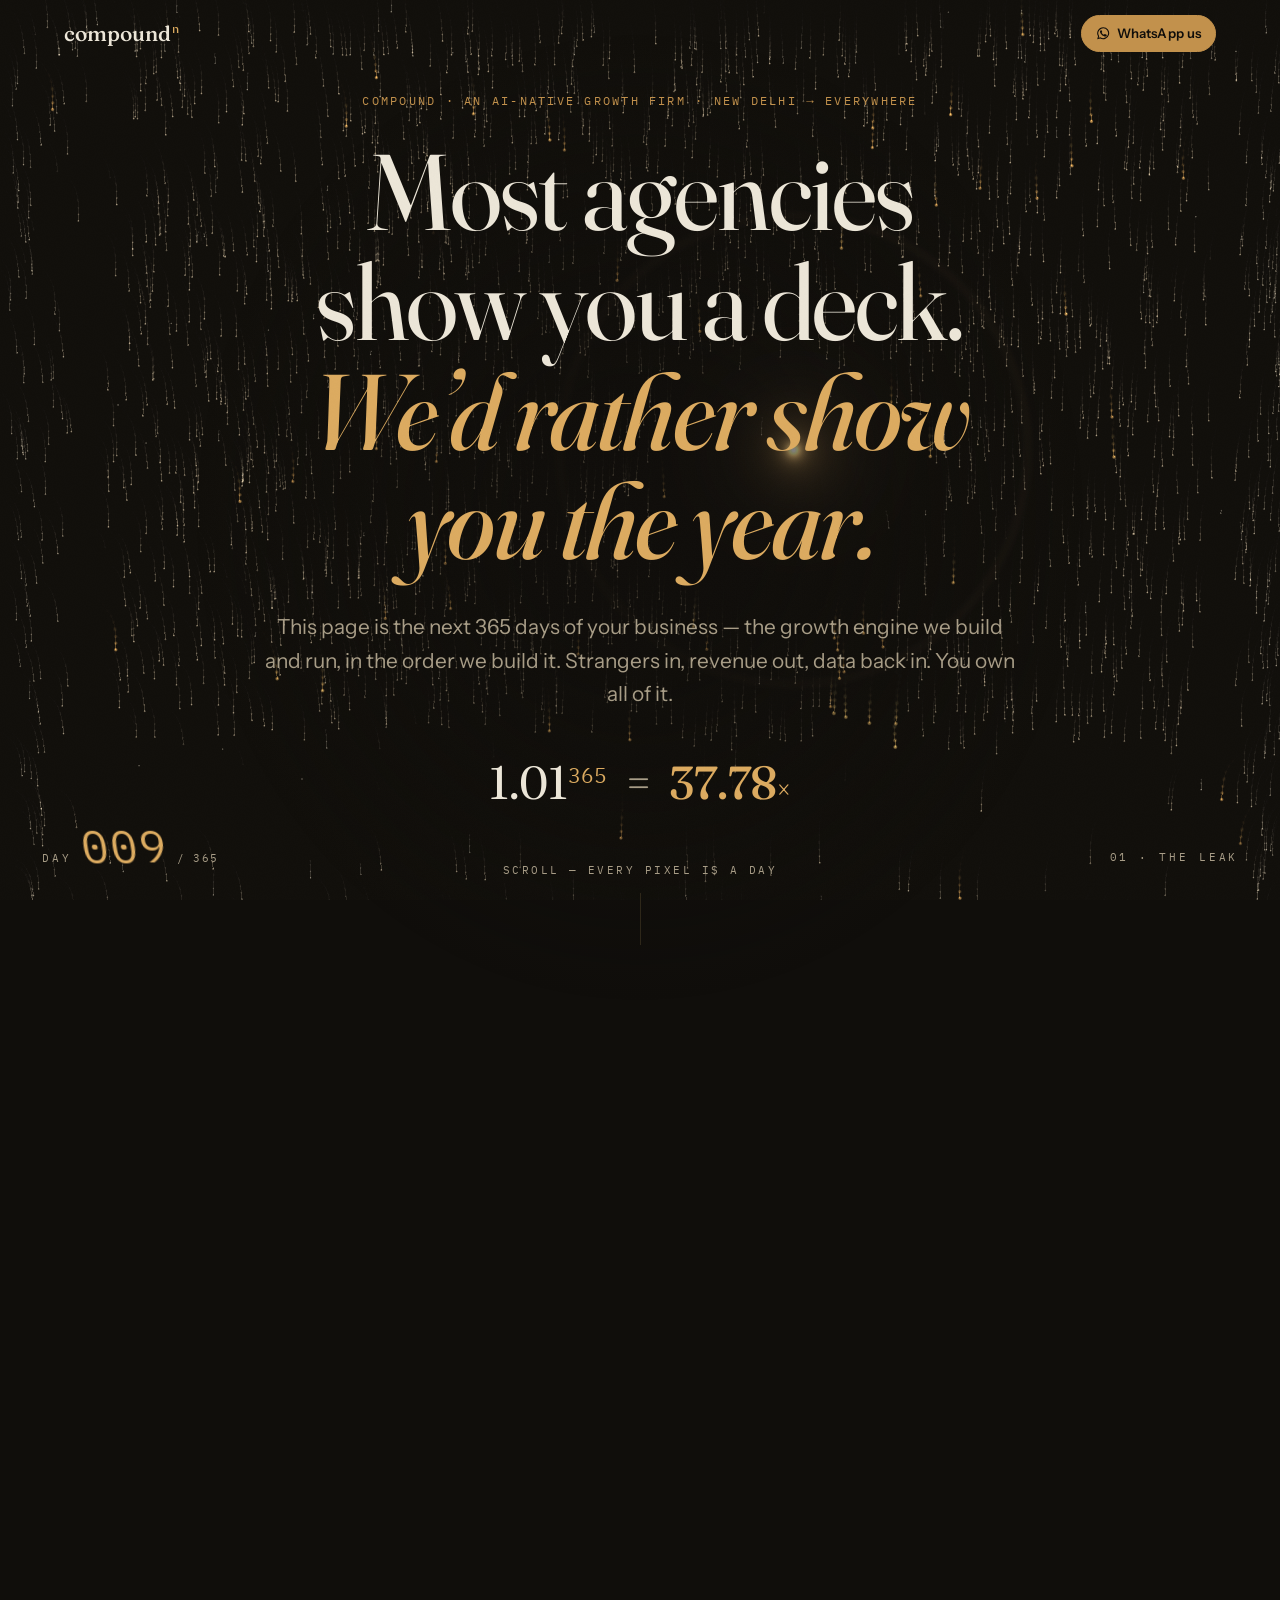
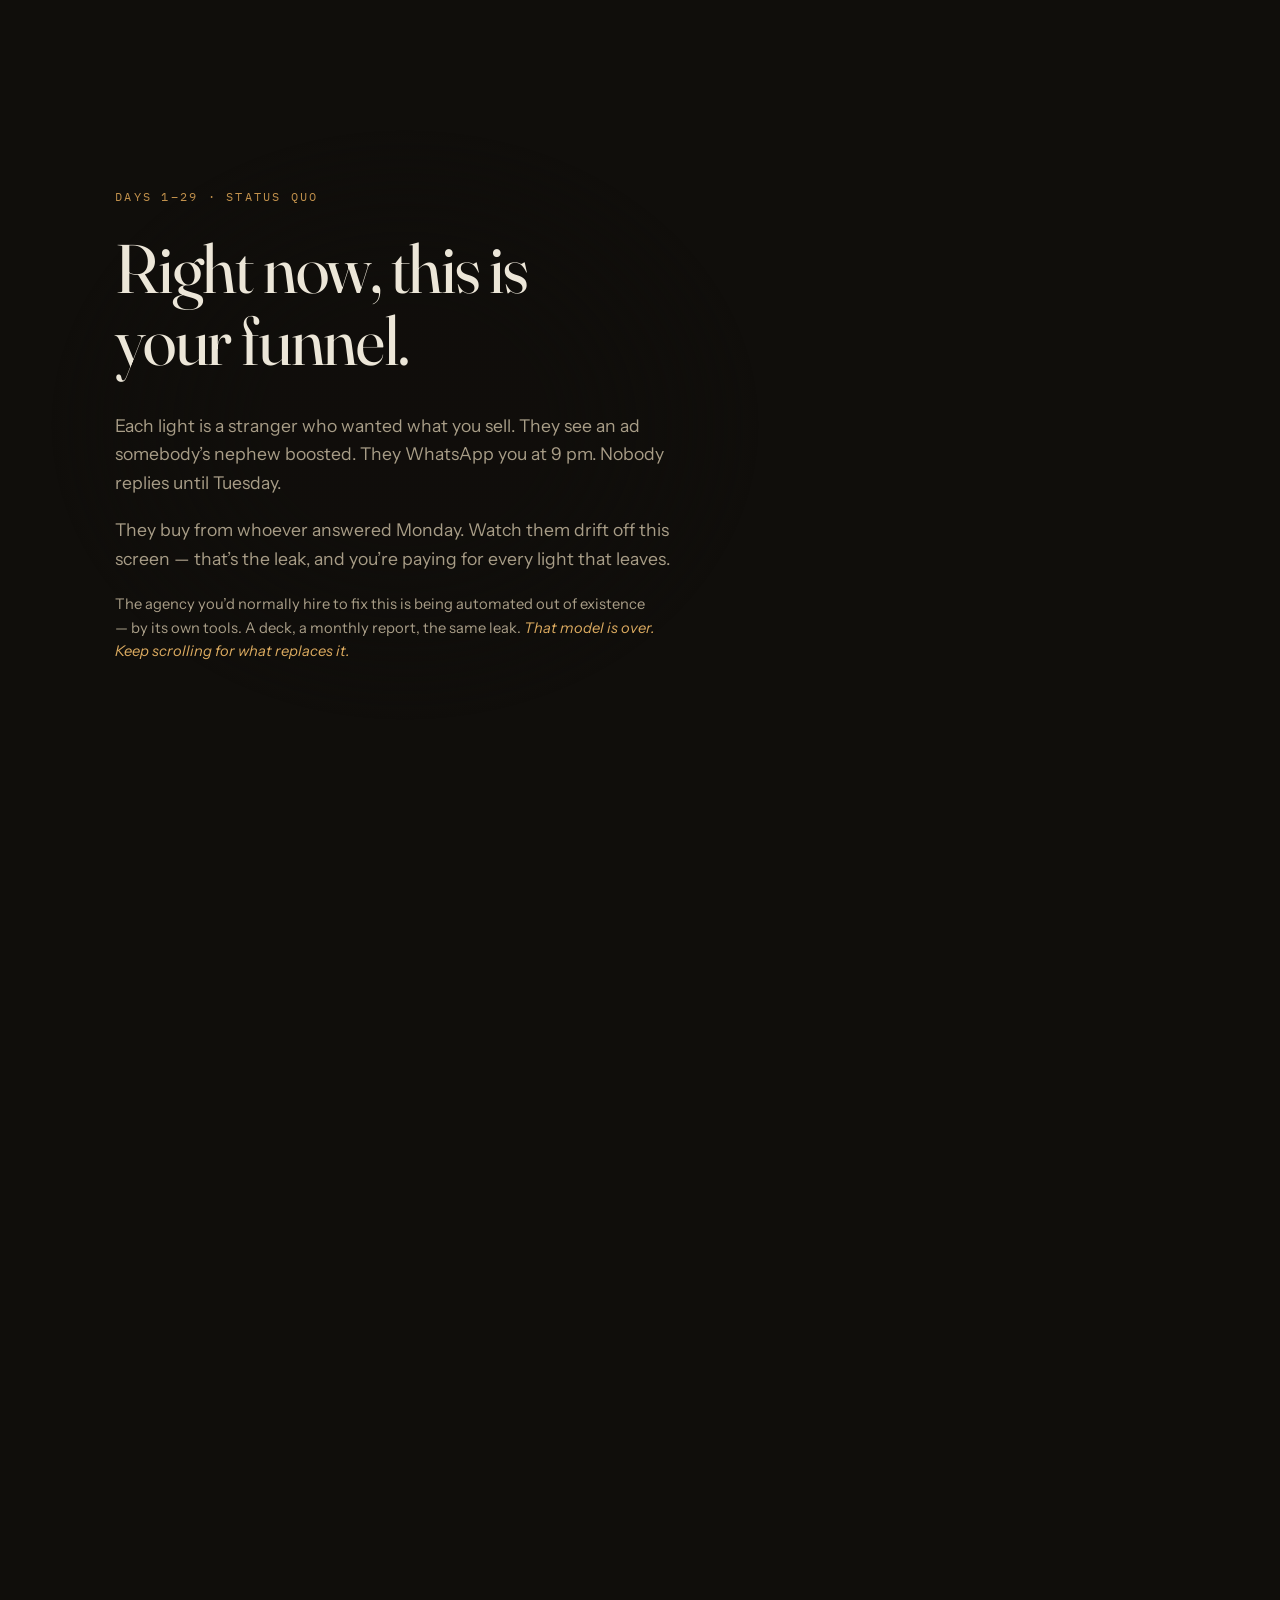
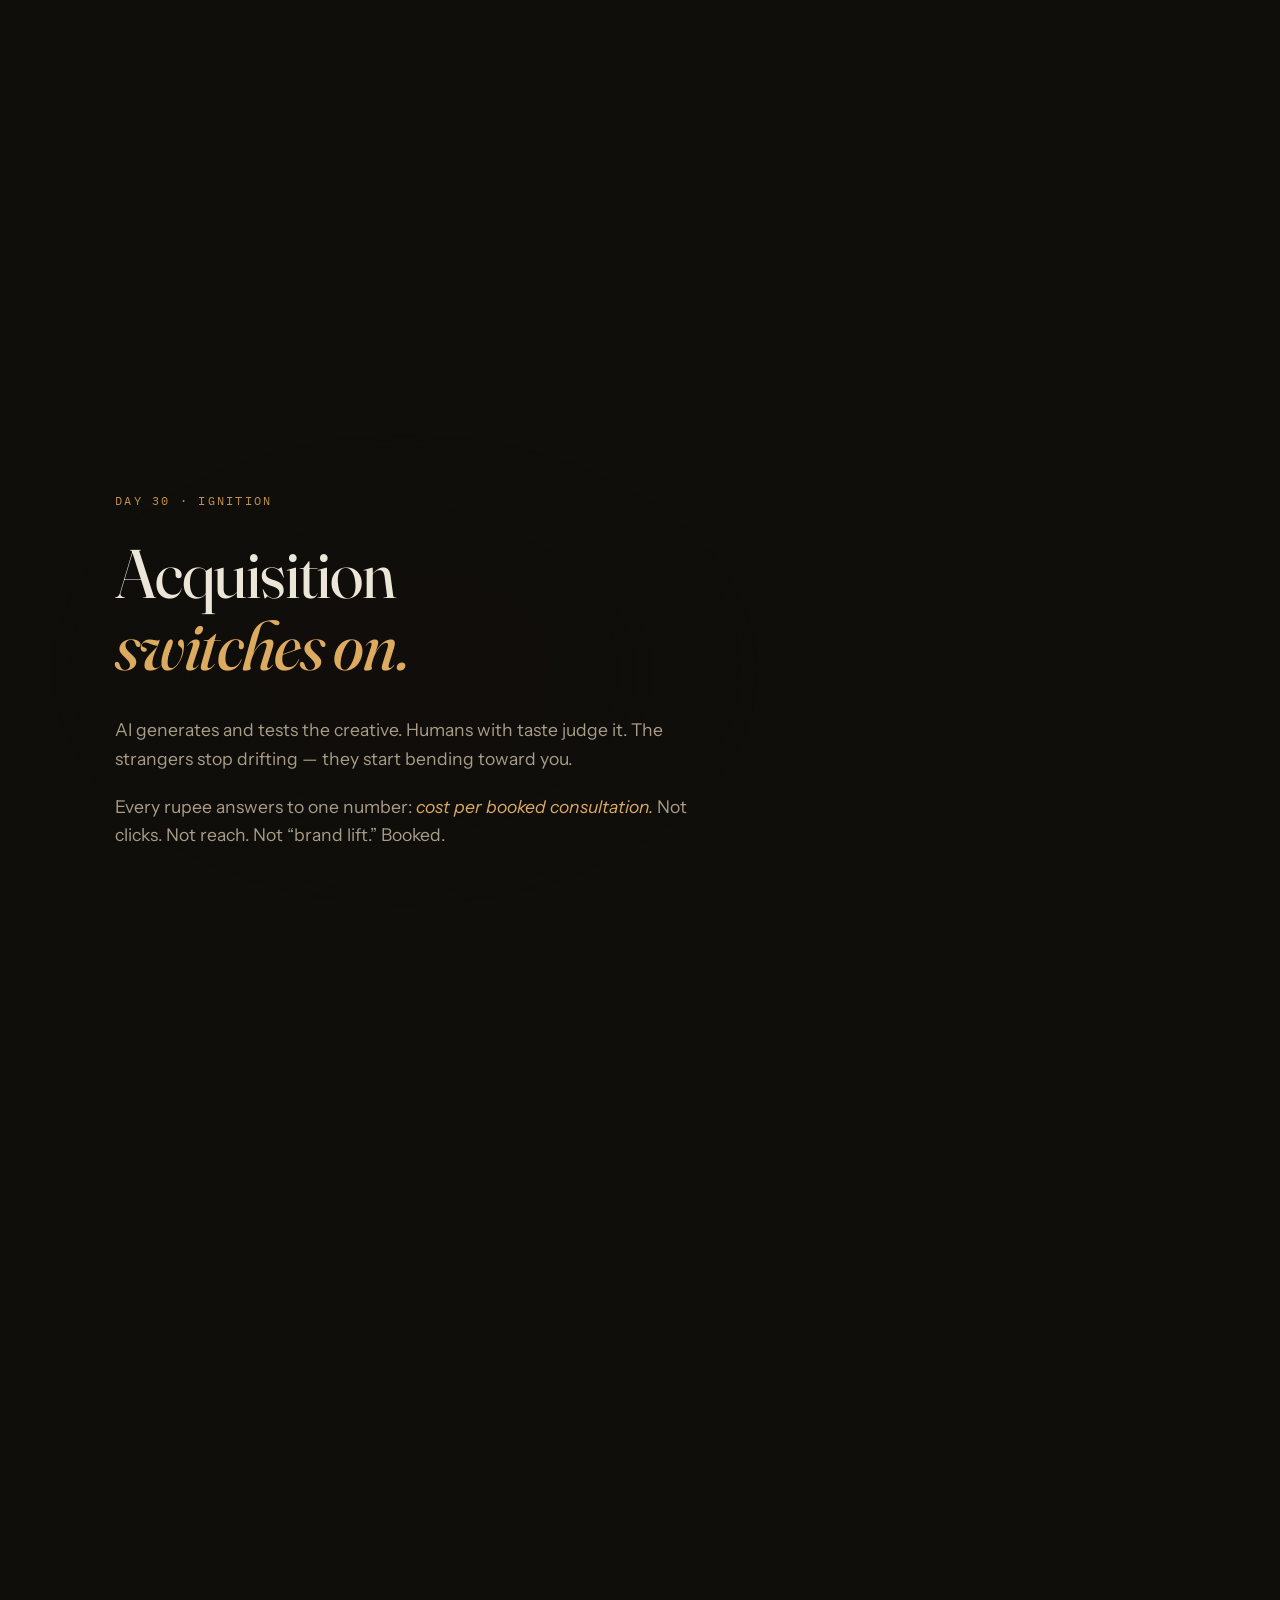
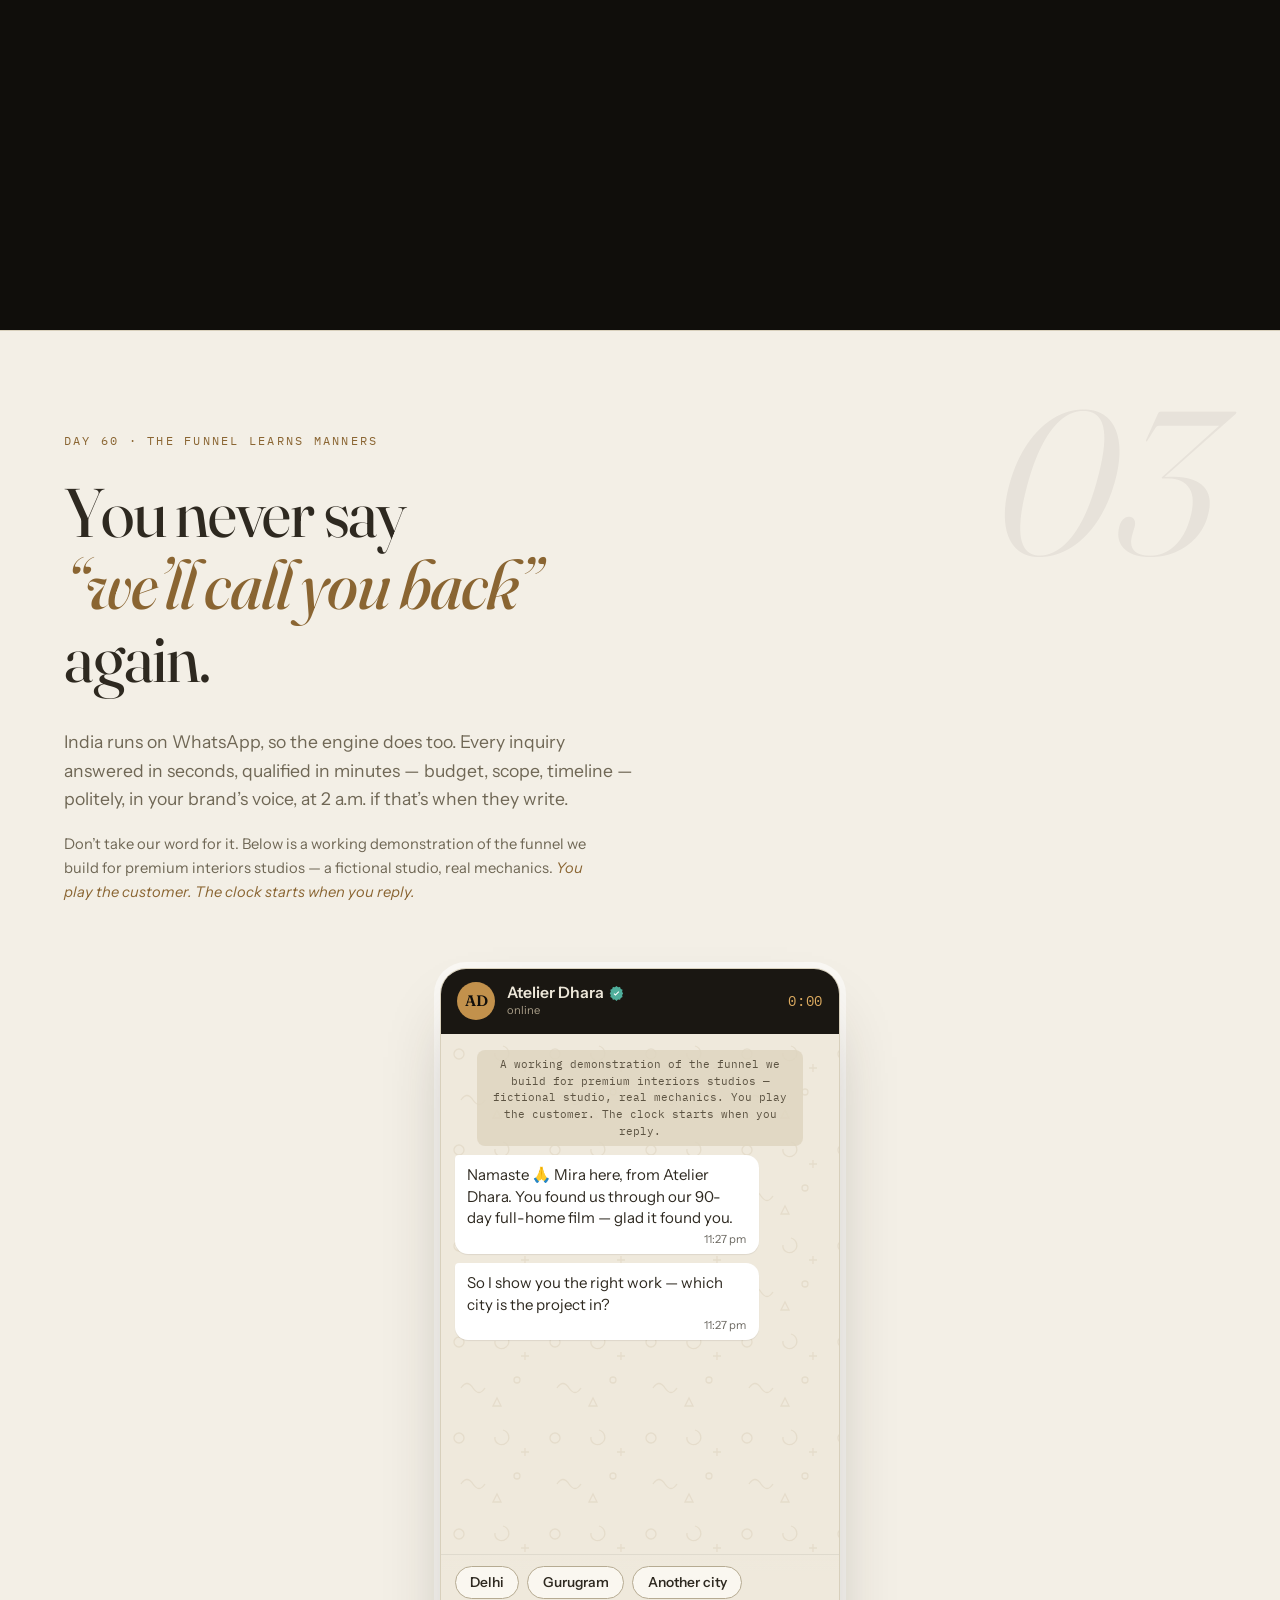
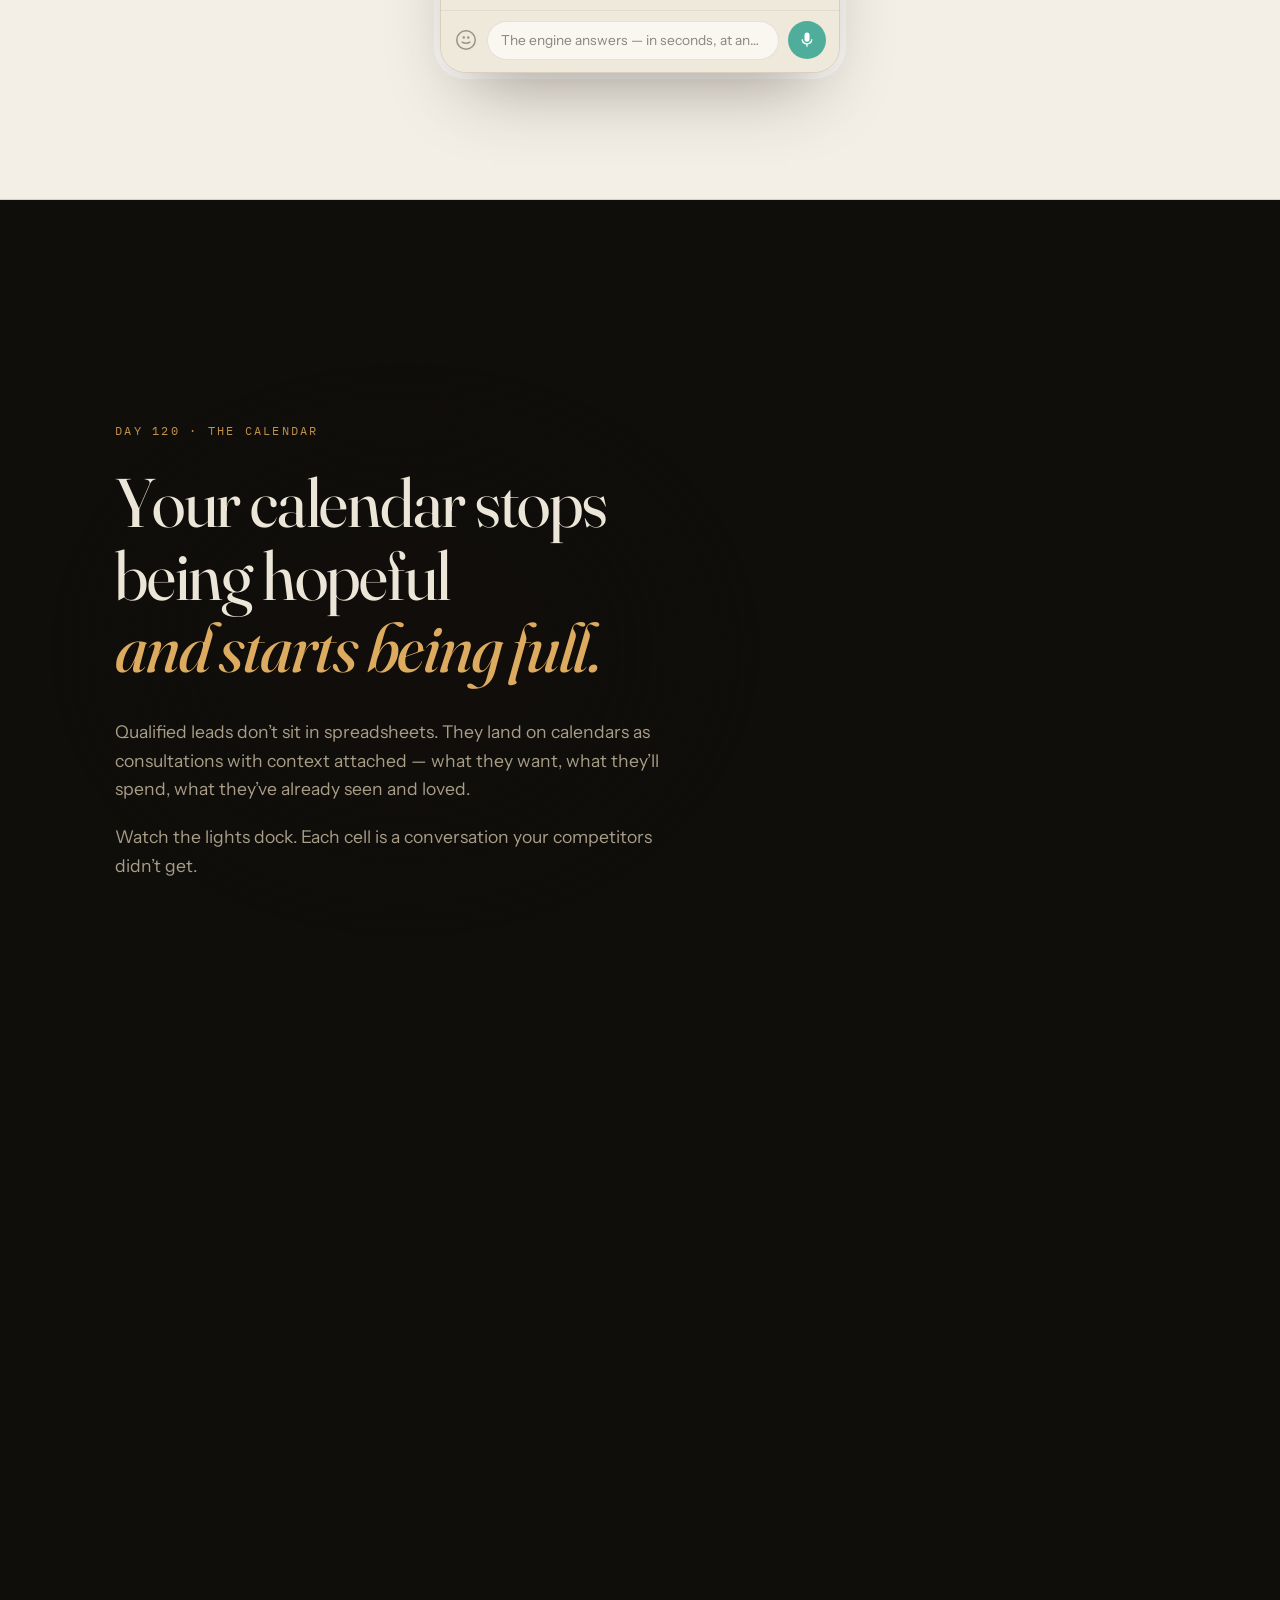
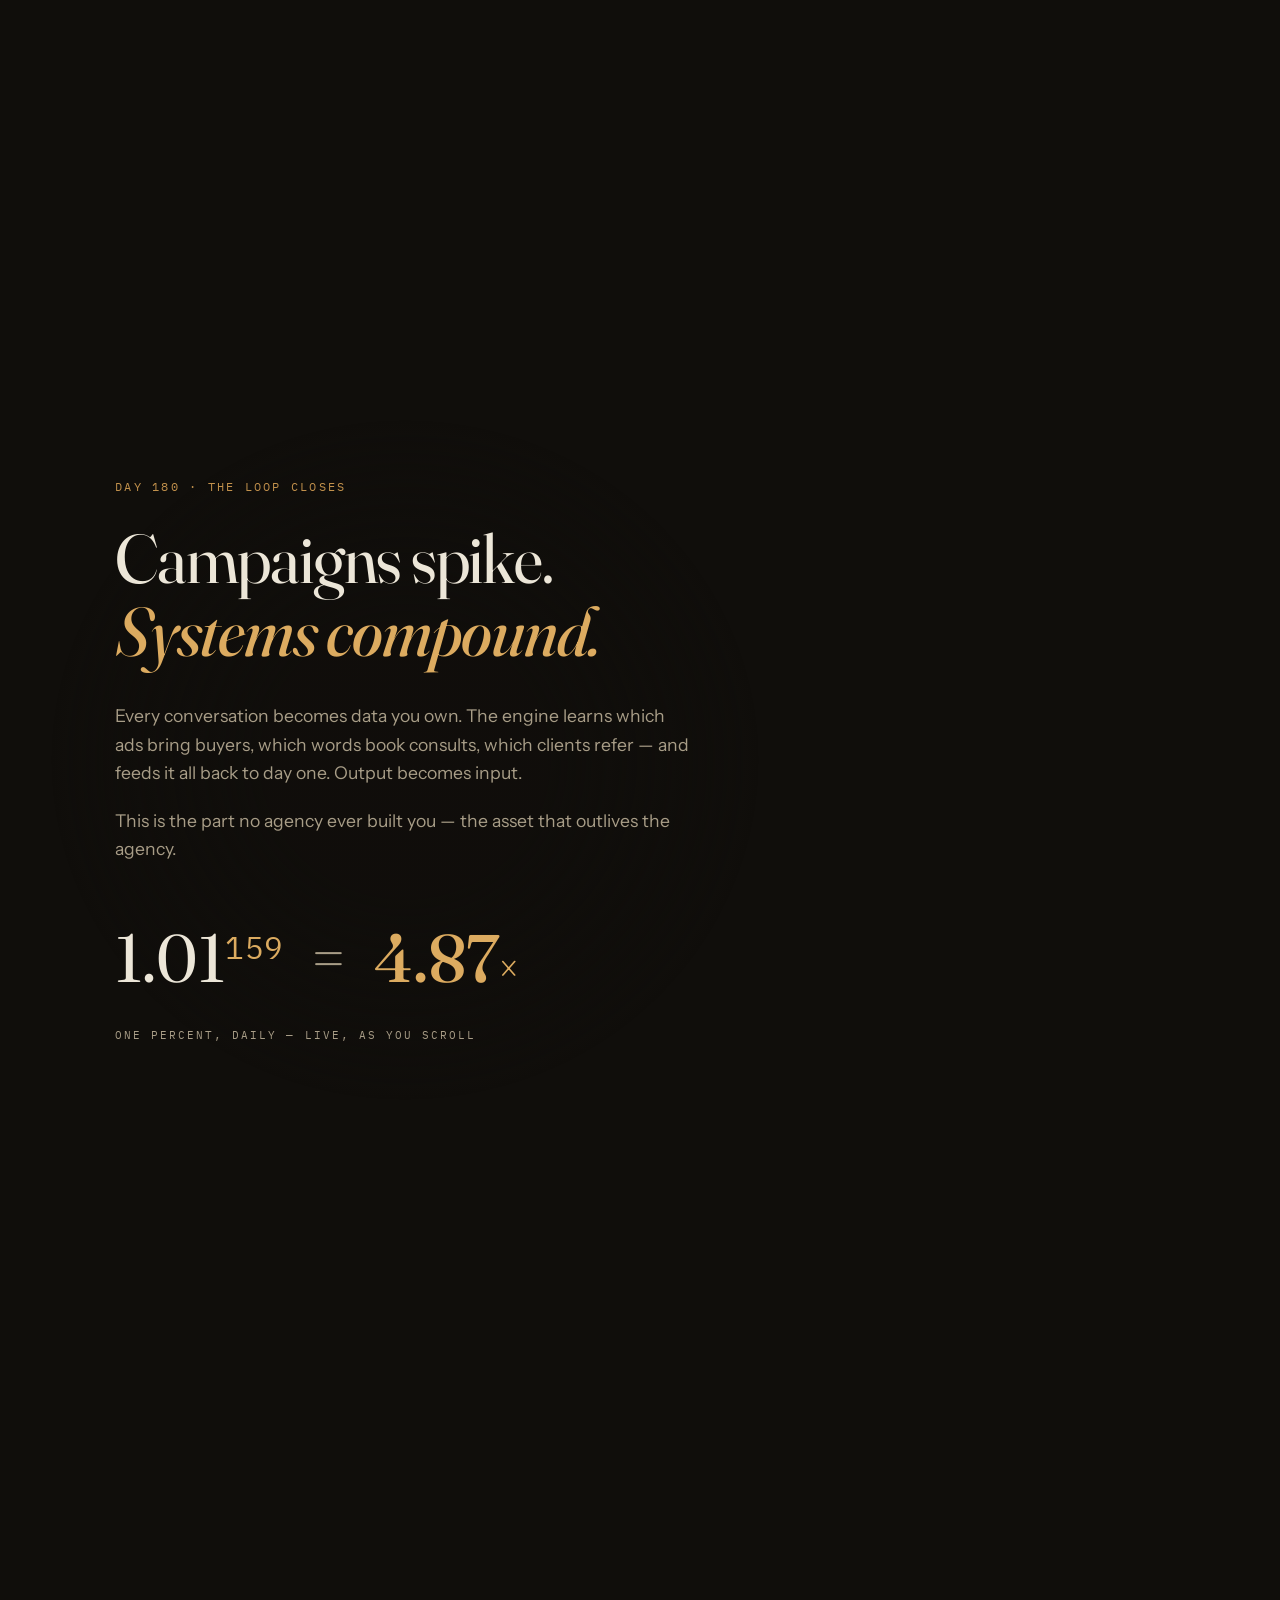
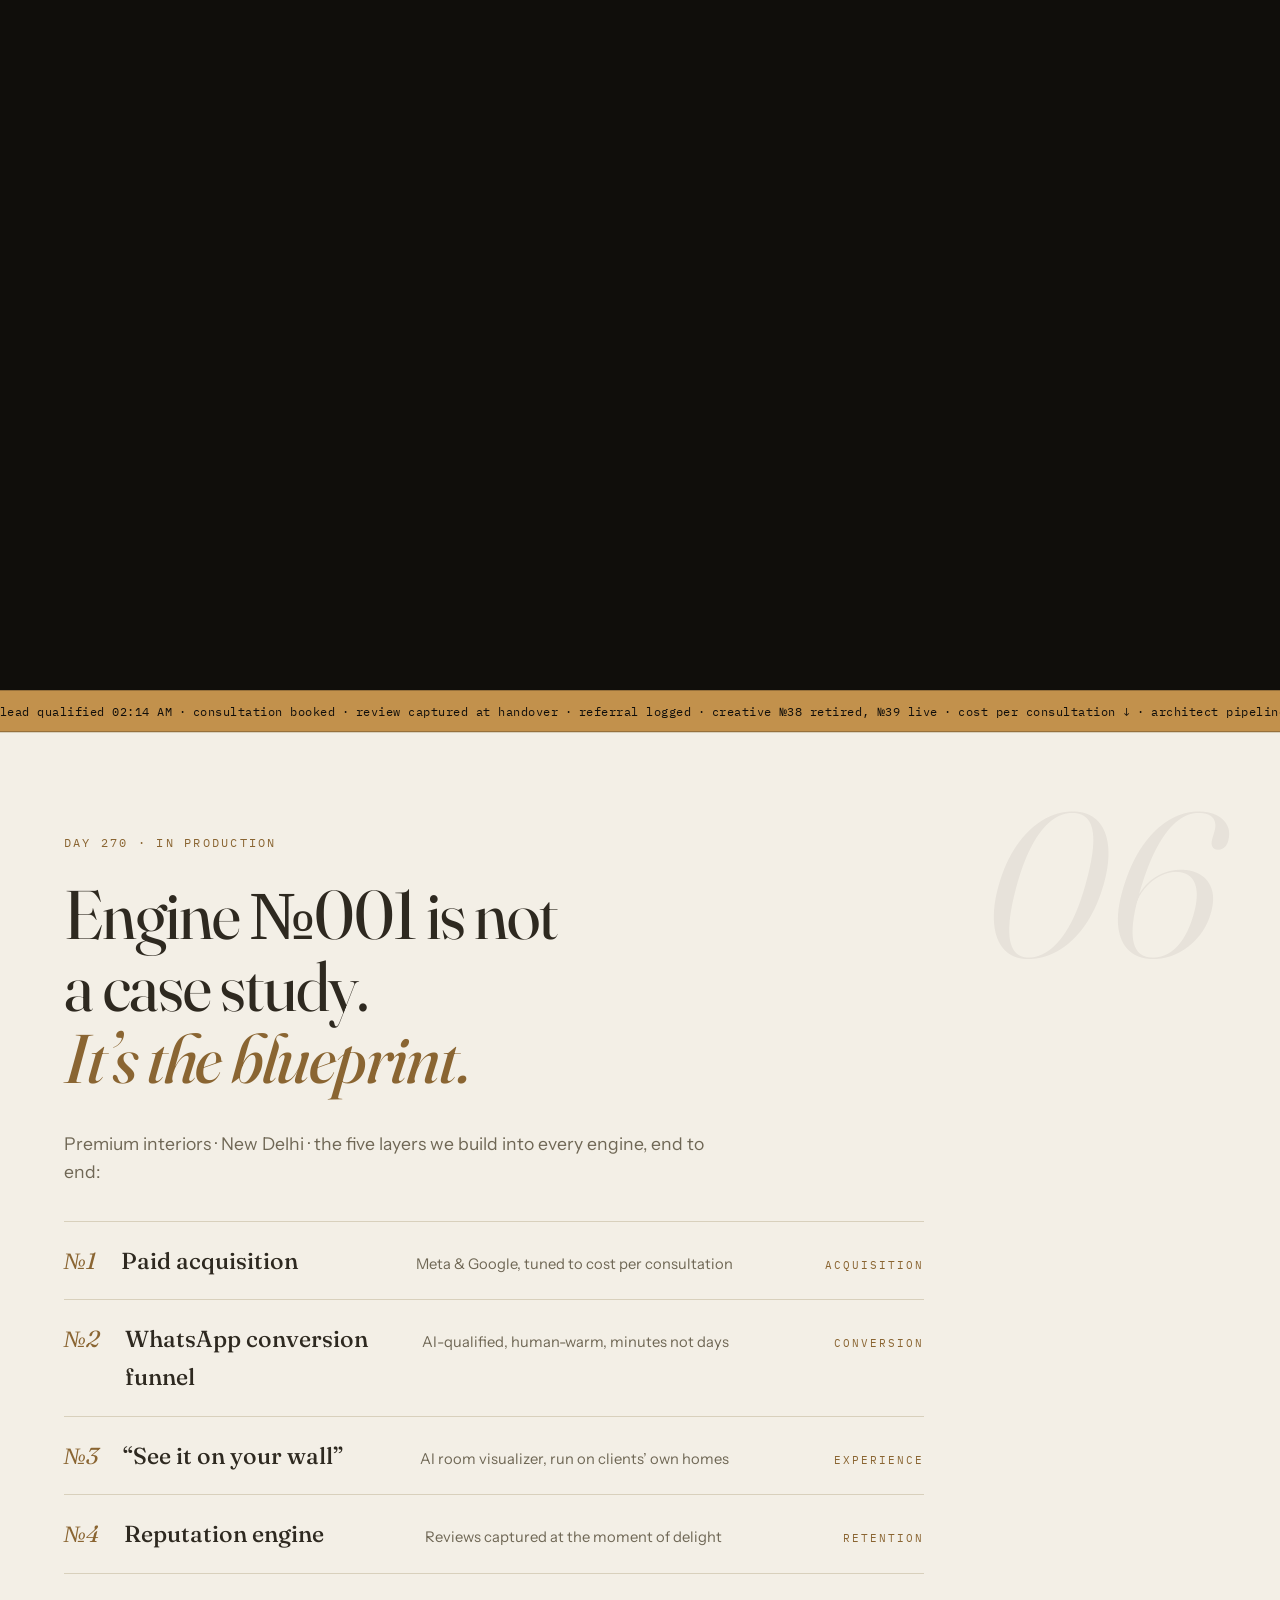
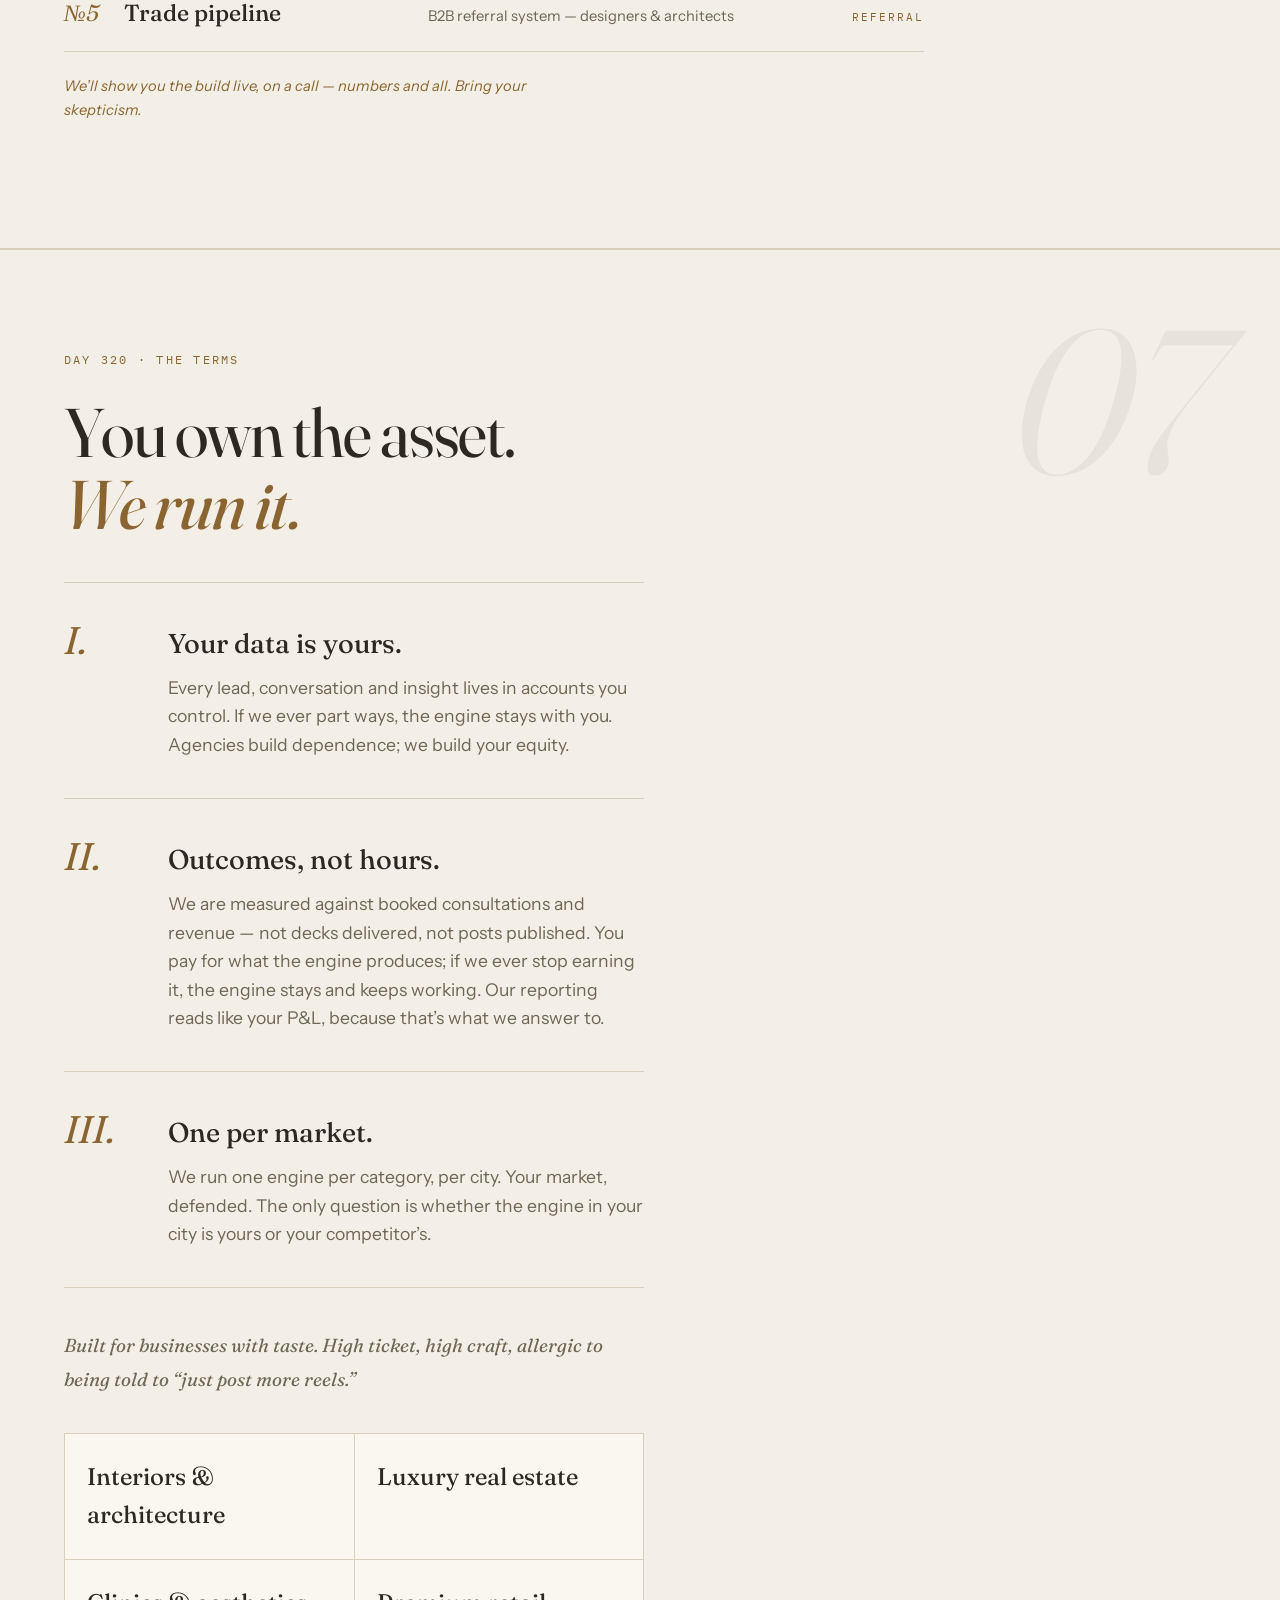
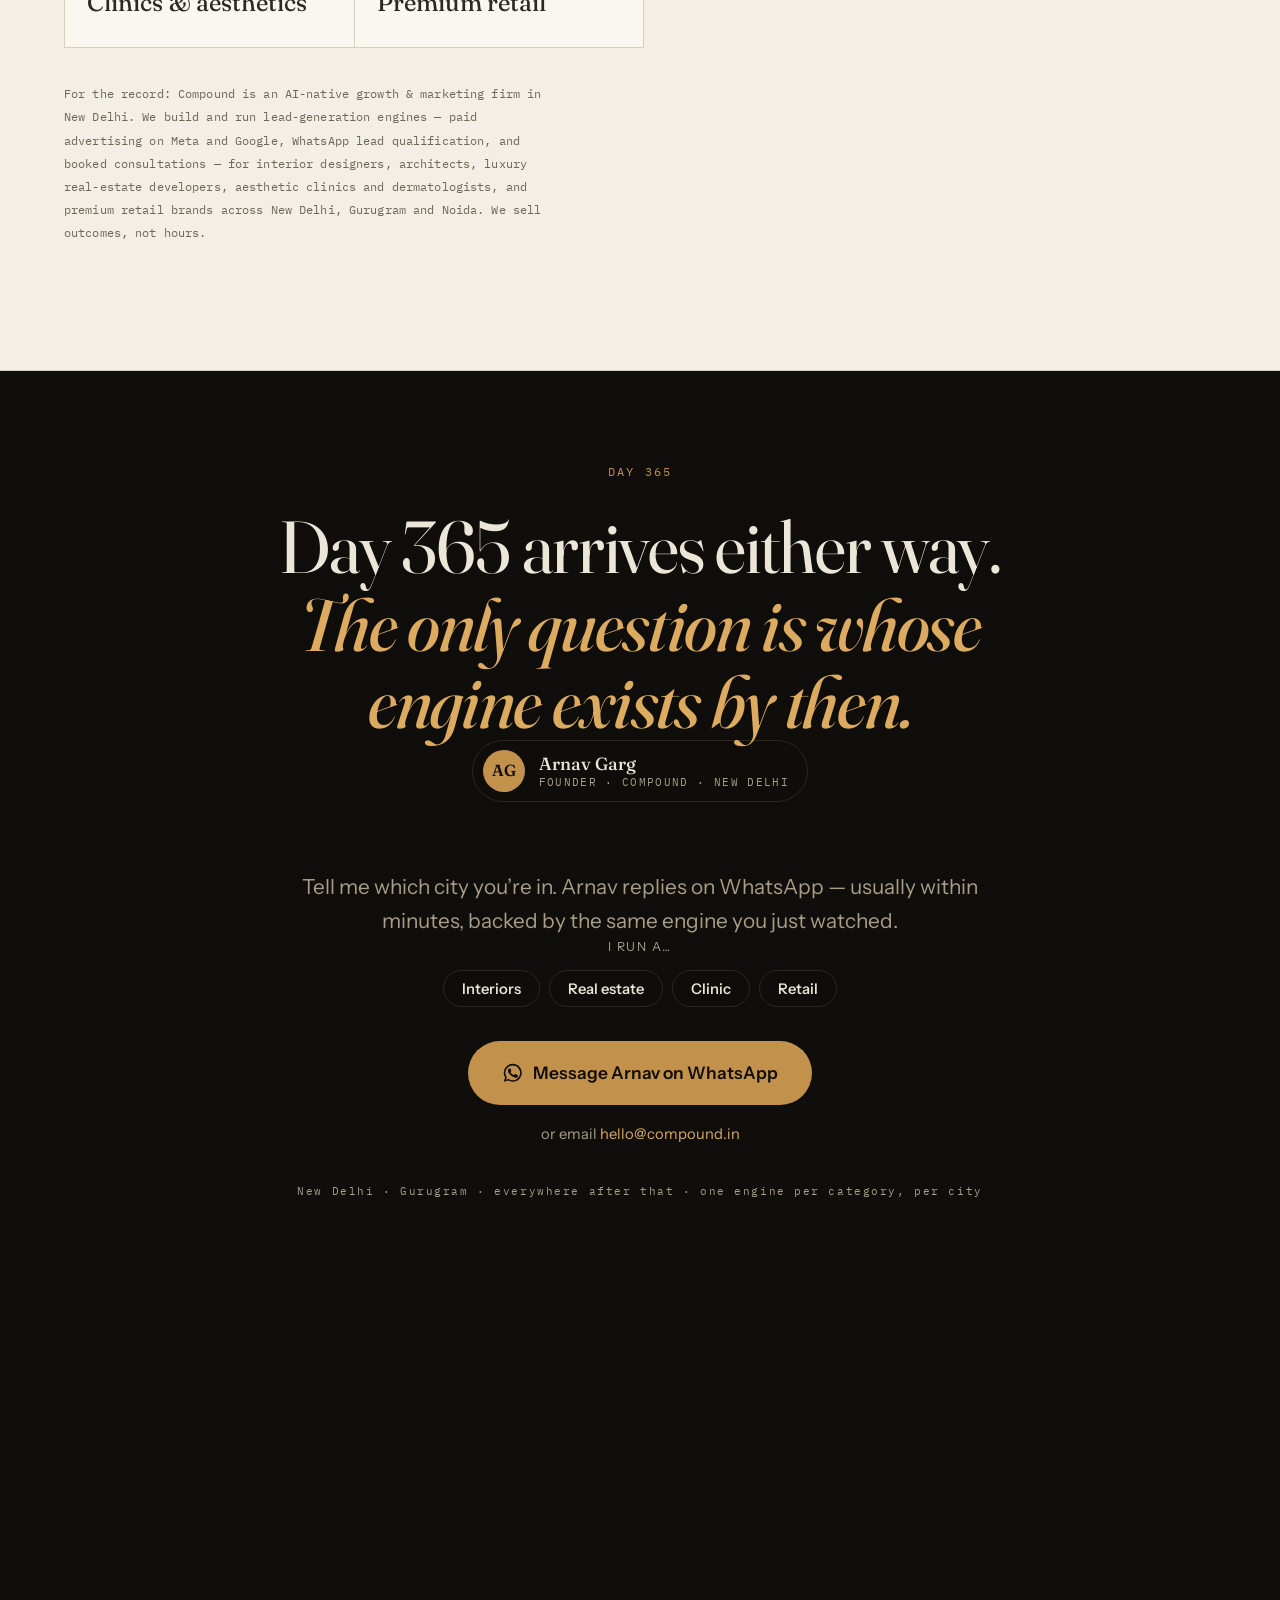
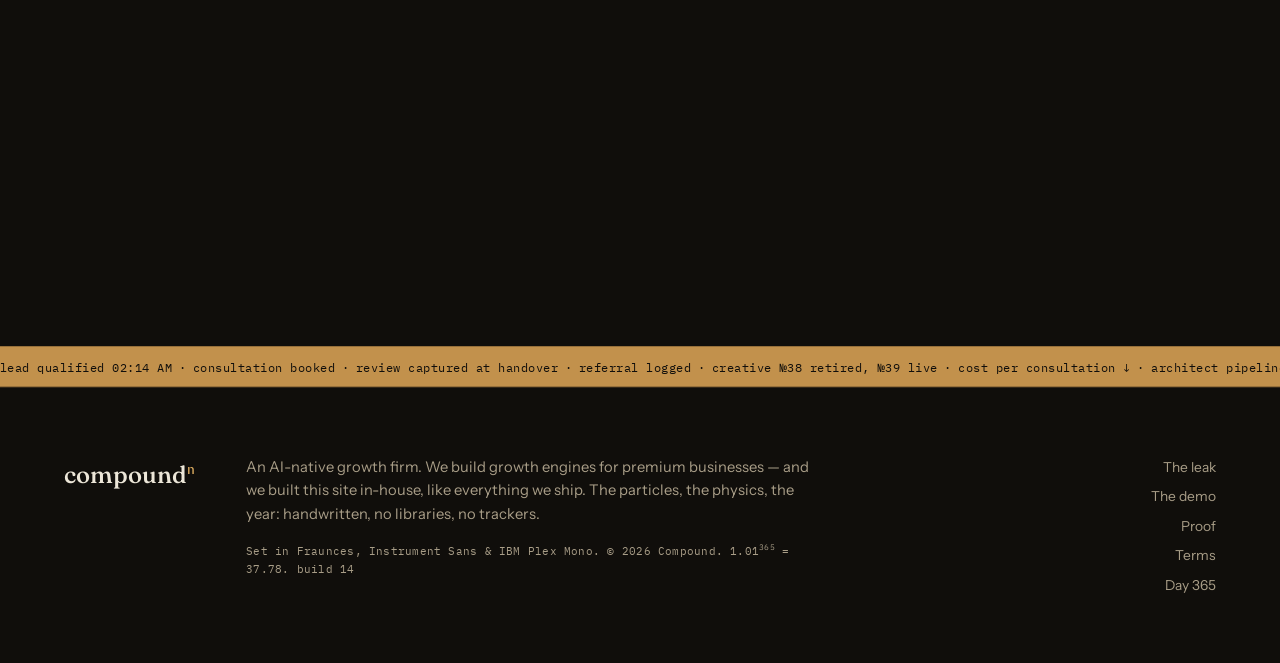
==== commit 4c682b0d: "Two worlds: cinema and document (build 14) The site was one dark atmosphere stretched over eight scr" ====
--- a/index.html
+++ b/index.html
@@ -19,7 +19,7 @@
   <link rel="icon" href="data:image/svg+xml,%3Csvg xmlns='http://www.w3.org/2000/svg' viewBox='0 0 64 64'%3E%3Crect width='64' height='64' rx='14' fill='%23100e0b'/%3E%3Ctext x='27' y='44' font-family='Georgia,serif' font-size='34' fill='%23F3EFE6' text-anchor='middle'%3EC%3C/text%3E%3Ctext x='47' y='28' font-family='Georgia,serif' font-size='18' fill='%23C2914C' text-anchor='middle'%3En%3C/text%3E%3C/svg%3E" />
   <link rel="preload" href="fonts/fraunces-var.woff2" as="font" type="font/woff2" crossorigin />
   <link rel="preload" href="fonts/instrument-var.woff2" as="font" type="font/woff2" crossorigin />
-  <link rel="stylesheet" href="styles.css?v=13" />
+  <link rel="stylesheet" href="styles.css?v=14" />
   <noscript><style>
     .reveal,.kin .kw i{opacity:1;visibility:visible;transform:none}
     #boot,#cursor,.hud{display:none!important}
@@ -120,7 +120,7 @@
     </section>
 
     <!-- ======== CH 03 · CONVERT + DEMO ======== -->
-    <section class="ch ch--convert" id="convert" tabindex="-1" data-days="60,118" data-tag="03 · CONVERT" data-beh="3">
+    <section class="ch ch--convert ch--paper" id="convert" data-folio="03" tabindex="-1" data-days="60,118" data-tag="03 · CONVERT" data-beh="3">
       <div class="ch__flow">
         <div class="ch__inner">
           <p class="kicker mono reveal">Day 60 · the funnel learns manners</p>
@@ -210,8 +210,15 @@
       </div>
     </section>
 
+    <div class="tape" aria-hidden="true">
+      <div class="tape__track">
+        <span class="tape__run">lead qualified 02:14 AM&ensp;·&ensp;consultation booked&ensp;·&ensp;review captured at handover&ensp;·&ensp;referral logged&ensp;·&ensp;creative №38 retired, №39 live&ensp;·&ensp;cost per consultation ↓&ensp;·&ensp;architect pipeline +1&ensp;·&ensp;visualizer session → site visit&ensp;·&ensp;day 366: it keeps going&ensp;·&ensp;</span>
+        <span class="tape__run">lead qualified 02:14 AM&ensp;·&ensp;consultation booked&ensp;·&ensp;review captured at handover&ensp;·&ensp;referral logged&ensp;·&ensp;creative №38 retired, №39 live&ensp;·&ensp;cost per consultation ↓&ensp;·&ensp;architect pipeline +1&ensp;·&ensp;lead qualified 03:02 AM&ensp;·&ensp;day 366: it keeps going&ensp;·&ensp;</span>
+      </div>
+    </div>
+
     <!-- ======== CH 06 · PROOF ======== -->
-    <section class="ch ch--proof" id="proof" tabindex="-1" data-days="270,319" data-tag="06 · PROOF" data-beh="6">
+    <section class="ch ch--proof ch--paper" id="proof" data-folio="06" tabindex="-1" data-days="270,319" data-tag="06 · PROOF" data-beh="6">
       <div class="ch__flow">
         <div class="ch__inner ch__inner--wide">
           <p class="kicker mono reveal">Day 270 · in production</p>
@@ -259,7 +266,7 @@
     </section>
 
     <!-- ======== CH 07 · TERMS ======== -->
-    <section class="ch ch--terms" id="terms" tabindex="-1" data-days="320,364" data-tag="07 · THE TERMS" data-beh="6">
+    <section class="ch ch--terms ch--paper" id="terms" data-folio="07" tabindex="-1" data-days="320,364" data-tag="07 · THE TERMS" data-beh="6">
       <div class="ch__flow">
         <div class="ch__inner">
           <p class="kicker mono reveal">Day 320 · the terms</p>
@@ -354,7 +361,7 @@
       <p class="colophon__mark">compound<sup>n</sup></p>
       <div class="colophon__text">
         <p>An AI-native growth firm. We build growth engines for premium businesses — and we built this site in-house, like everything we ship. The particles, the physics, the year: handwritten, no libraries, no trackers.</p>
-        <p class="colophon__fine mono">Set in Fraunces, Instrument Sans &amp; IBM Plex Mono. © 2026 Compound. 1.01<sup>365</sup> = 37.78. <span id="buildTag">build 13</span></p>
+        <p class="colophon__fine mono">Set in Fraunces, Instrument Sans &amp; IBM Plex Mono. © 2026 Compound. 1.01<sup>365</sup> = 37.78. <span id="buildTag">build 14</span></p>
       </div>
       <nav class="colophon__nav" aria-label="Footer">
         <a href="#leak">The leak</a>
@@ -366,7 +373,7 @@
     </div>
   </footer>
 
-  <script src="engine.js?v=13"></script>
-  <script src="main.js?v=13"></script>
+  <script src="engine.js?v=14"></script>
+  <script src="main.js?v=14"></script>
 </body>
 </html>
--- a/styles.css
+++ b/styles.css
@@ -1216,6 +1216,85 @@
   );
 }
 
+
+/* ============================================================
+   THE PAPER WORLD — document chapters bound between the reels.
+   Cinema is ink and light; the demo, blueprint and terms are a
+   printed dossier: gallery-bright, hairline-ruled, folio-stamped.
+   ============================================================ */
+
+.ch--paper {
+  background: var(--paper);
+  color: var(--t-on-paper);
+  border-block: 1px solid var(--paper-line);
+}
+/* printed folio numeral — a graphic object, not a label */
+.ch--paper::before {
+  content: attr(data-folio);
+  position: absolute;
+  top: clamp(1rem, 4vw, 3rem);
+  right: clamp(1rem, 5vw, 4.5rem);
+  font-family: var(--serif);
+  font-weight: 350;
+  font-style: italic;
+  font-size: clamp(5rem, 16vw, 13rem);
+  line-height: 1;
+  color: rgba(46, 41, 32, 0.06);
+  pointer-events: none;
+}
+.ch--paper .kicker { color: var(--oxide, #8a6532); }
+.ch--paper .kin { color: var(--t-on-paper); }
+.ch--paper .kin__line--accent .kw i { color: #8a6532; }
+.ch--paper .ch__copy,
+.ch--paper .ch__aside,
+.ch--paper .lede { color: var(--t-on-paper-mute); }
+.ch--paper .ch__copy em,
+.ch--paper .ch__aside em { color: #8a6532; }
+/* no field behind paper — the scrim is dead weight */
+.ch--paper .ch__inner::before { display: none; }
+
+/* — ledger as a printed spec sheet — */
+.ch--paper .ledger { border-top-color: var(--paper-line); }
+.ch--paper .ledger__row { border-bottom-color: var(--paper-line); }
+.ch--paper .ledger__no { color: #8a6532; }
+.ch--paper .ledger__name { color: var(--t-on-paper); }
+.ch--paper .ledger__desc { color: var(--t-on-paper-mute); }
+.ch--paper .ledger__status { color: #8a6532; }
+
+/* — clauses as contract typography — */
+.ch--paper .clauses { border-top-color: var(--paper-line); }
+.ch--paper .clause { border-bottom-color: var(--paper-line); }
+.ch--paper .clause__no { color: #8a6532; }
+.ch--paper .clause__title { color: var(--t-on-paper); }
+.ch--paper .clause__text { color: var(--t-on-paper-mute); }
+
+/* — audience index, printed — */
+.ch--paper .audience { background: var(--paper-line); border-color: var(--paper-line); }
+.ch--paper .audience li { background: var(--bone); color: var(--t-on-paper); }
+@media (hover: hover) {
+  .ch--paper .audience li:hover { background: var(--paper); color: #8a6532; }
+}
+.ch--paper .who { color: var(--t-on-paper-mute); }
+.ch--paper .record { color: var(--t-on-paper-mute); }
+
+/* — the demo result reads as print, not glow — */
+.ch--paper .demo__result::before { display: none; }
+.ch--paper .demo__bigtime { color: #8a6532; }
+.ch--paper .demo__verdict { color: var(--t-on-paper); }
+.ch--paper .demo__copy { color: var(--t-on-paper-mute); }
+.ch--paper .btn--ghost {
+  border-color: var(--paper-line);
+  background: transparent;
+  color: var(--t-on-paper);
+}
+.ch--paper .btn--ghost:hover { border-color: #8a6532; color: #8a6532; }
+
+/* the phone gains real product-photo presence on paper */
+.ch--paper .phone {
+  border-color: var(--paper-line);
+  box-shadow: 0 36px 70px -28px rgba(46, 41, 32, 0.45), 0 0 0 6px rgba(255, 255, 255, 0.55);
+}
+
 /* ---------- reduced motion ---------- */
 
 @media (prefers-reduced-motion: reduce) {
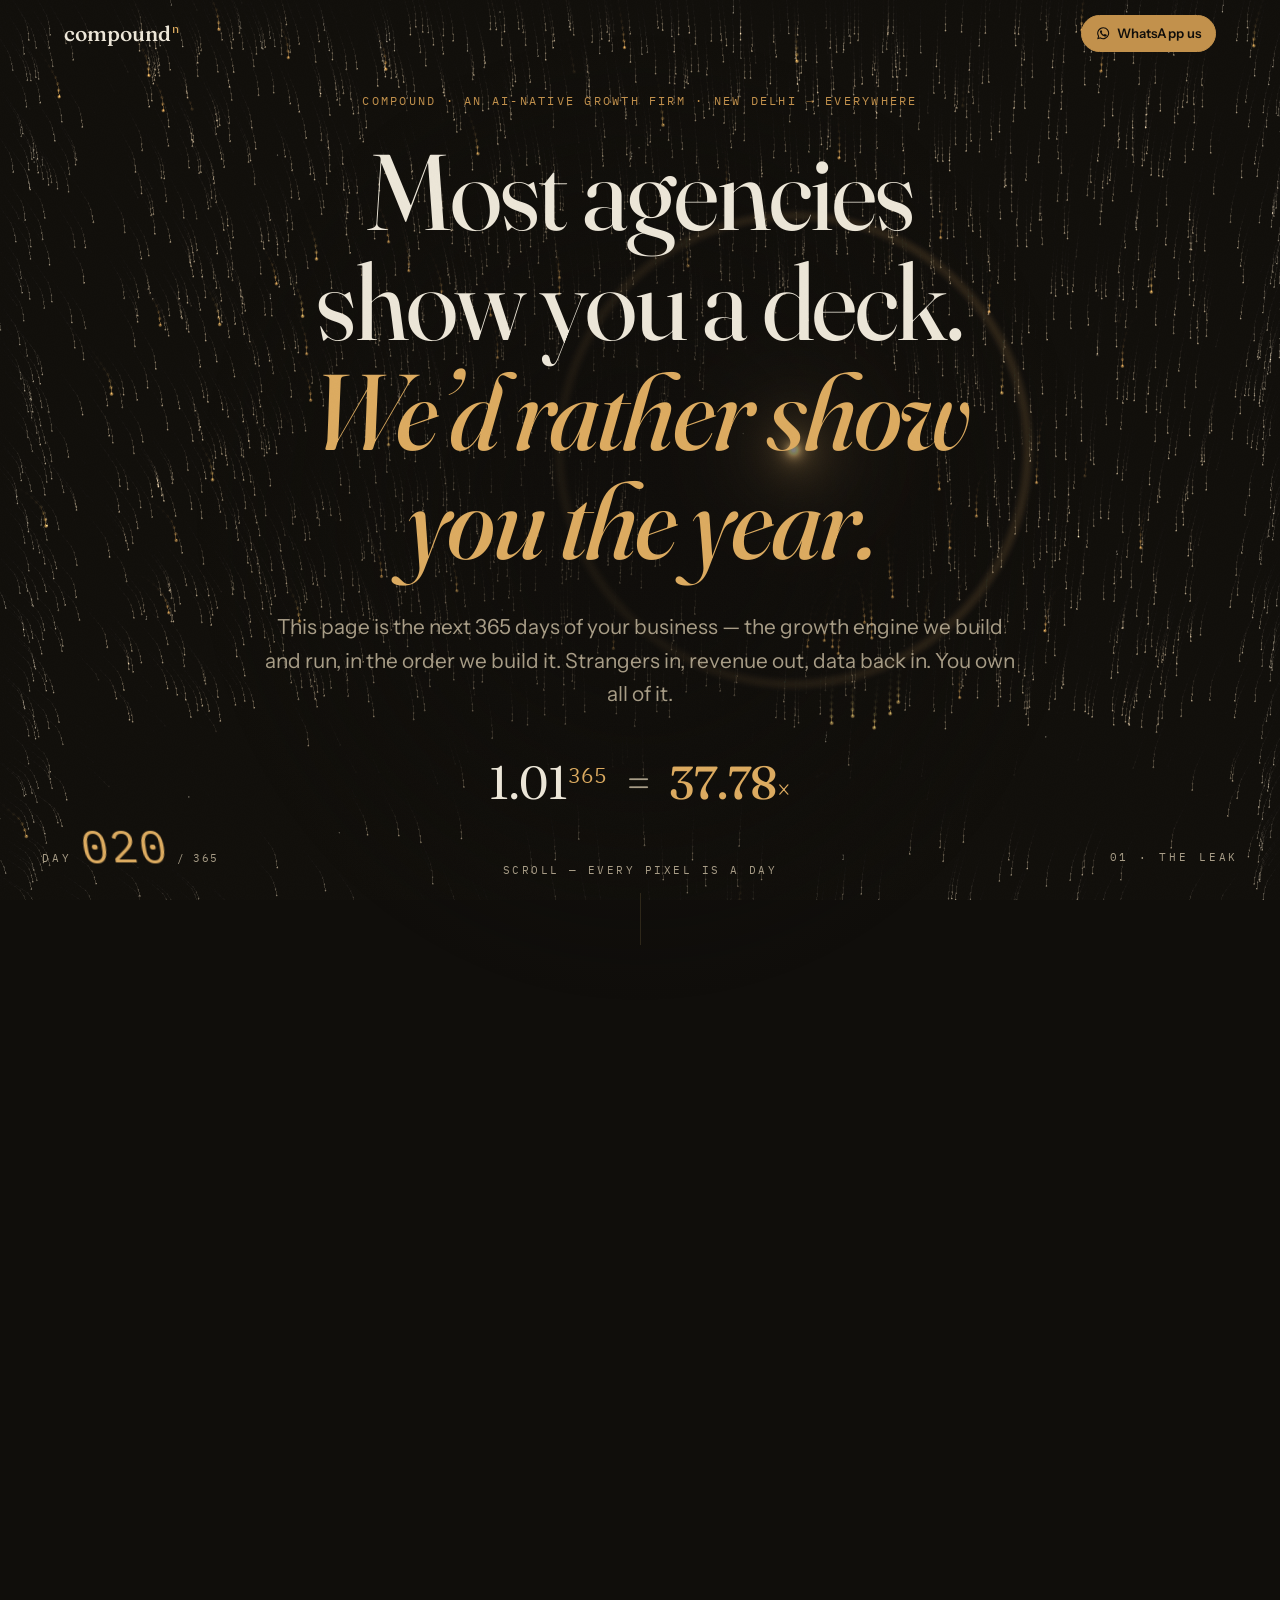
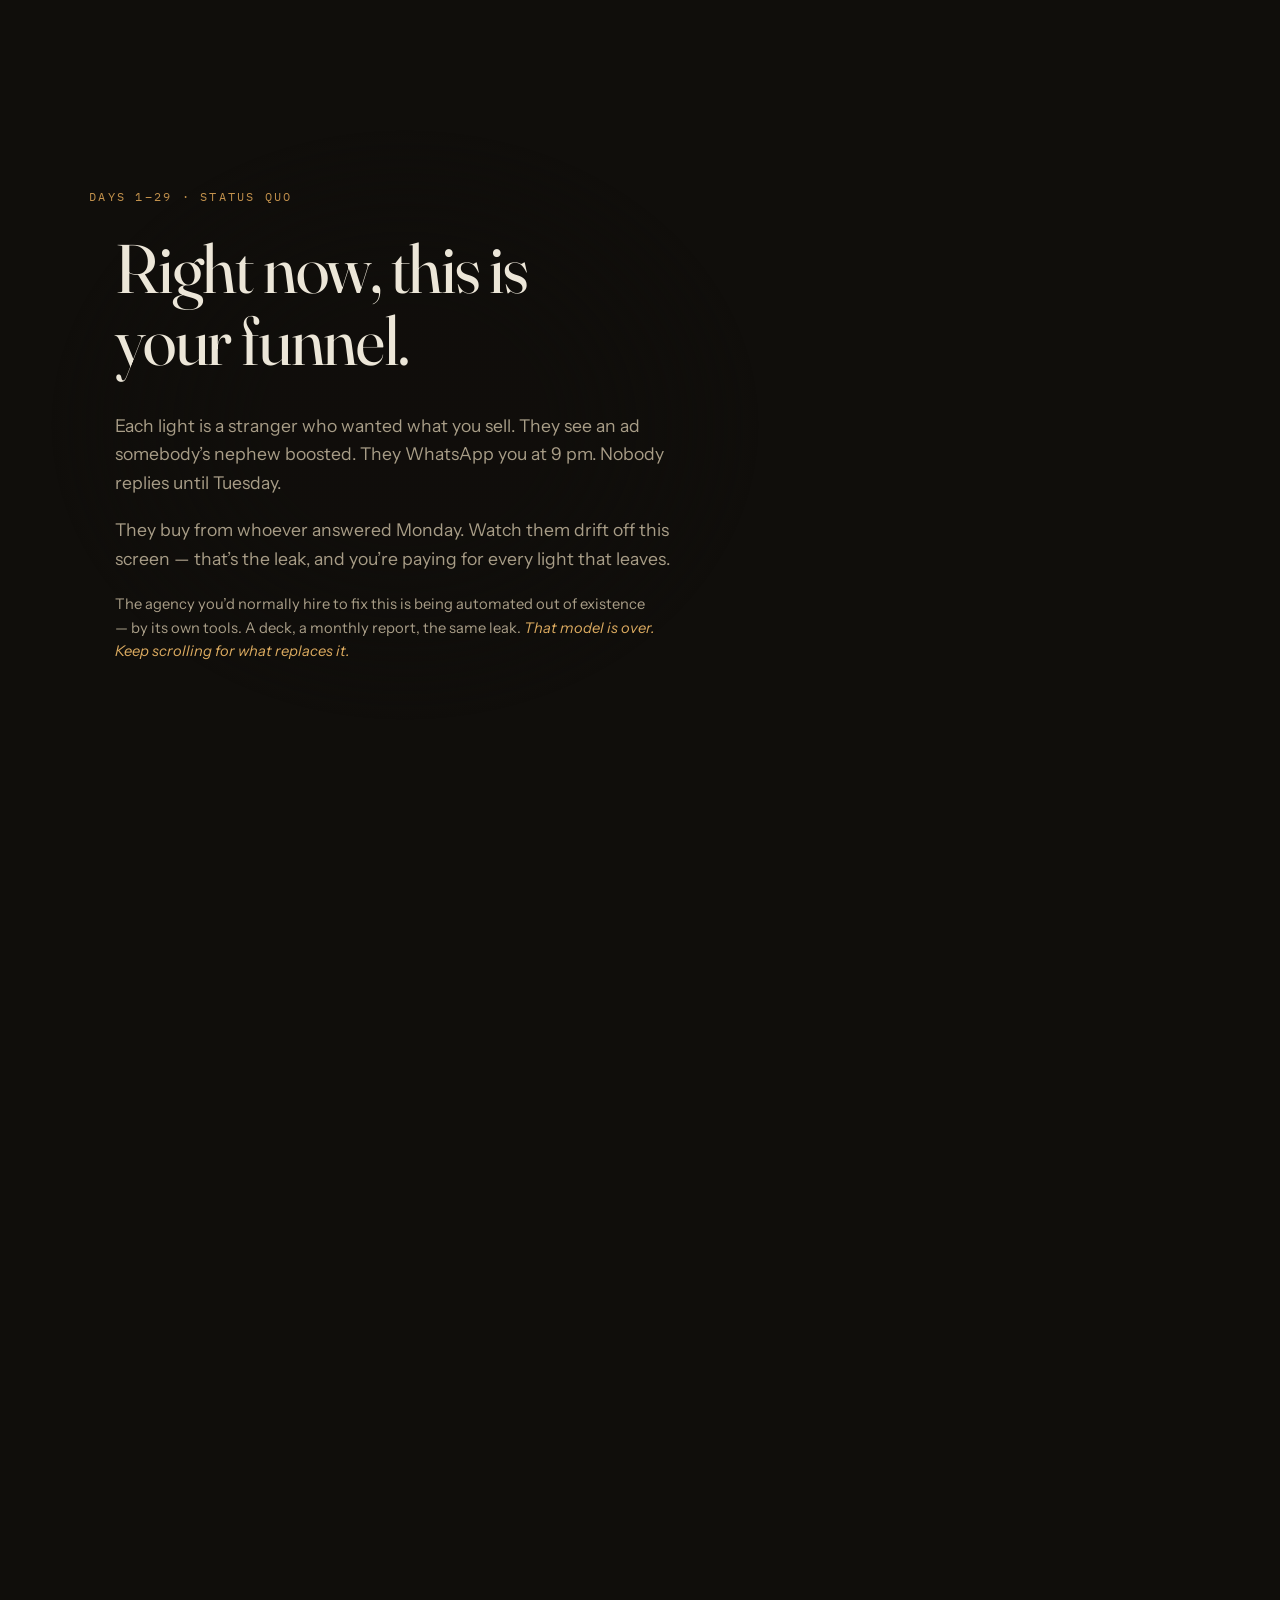
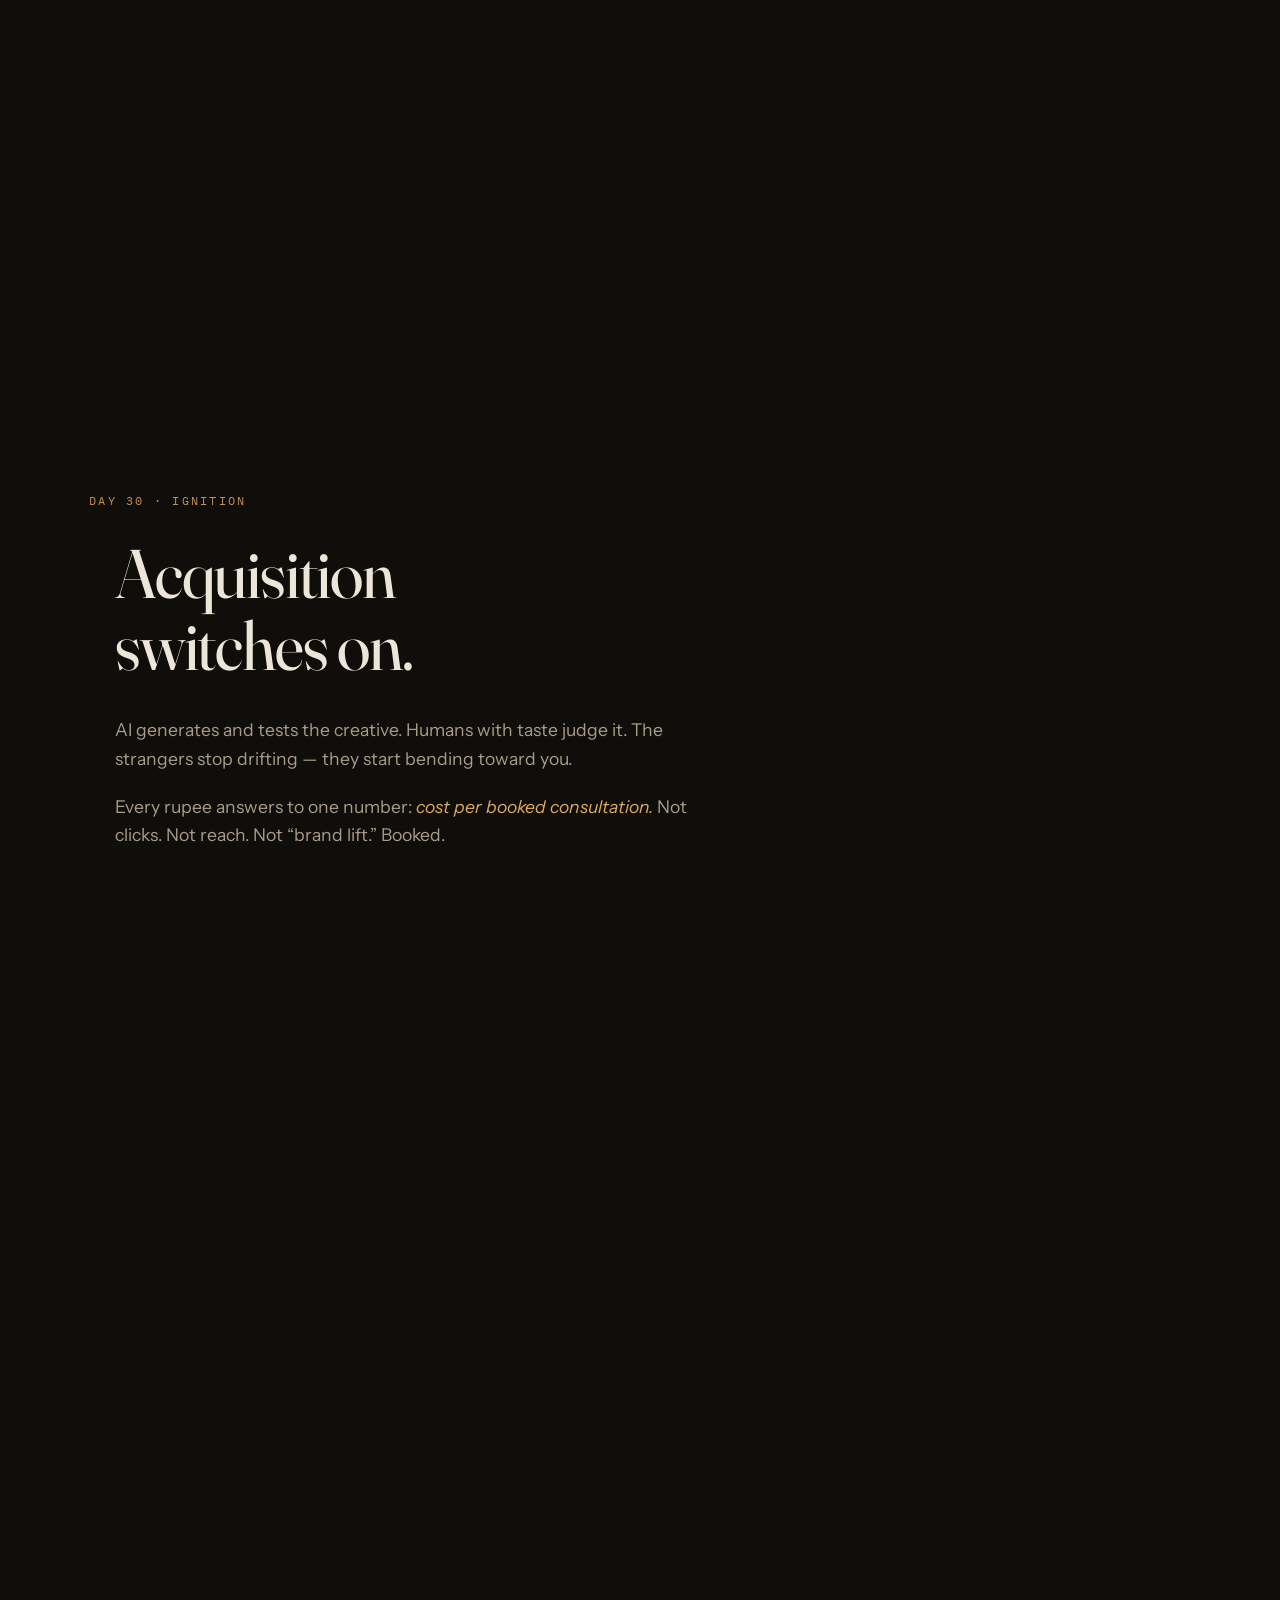
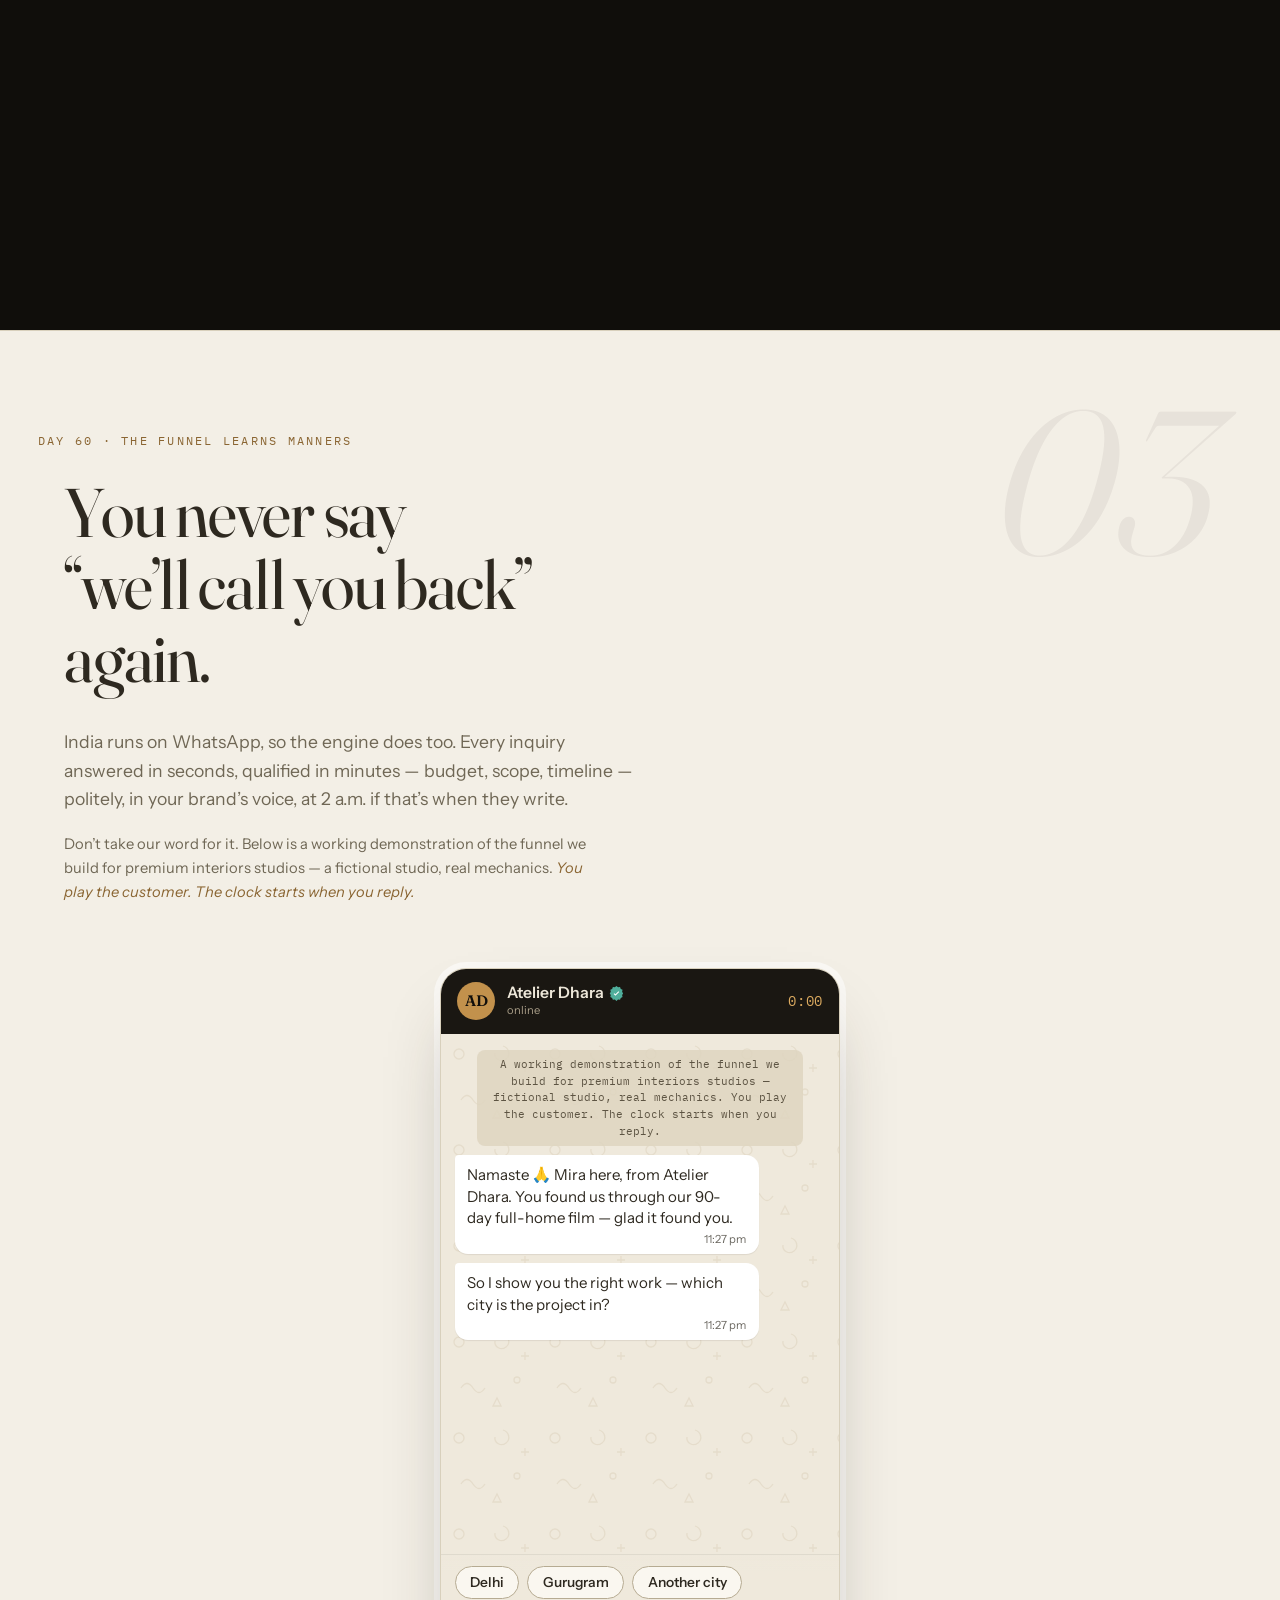
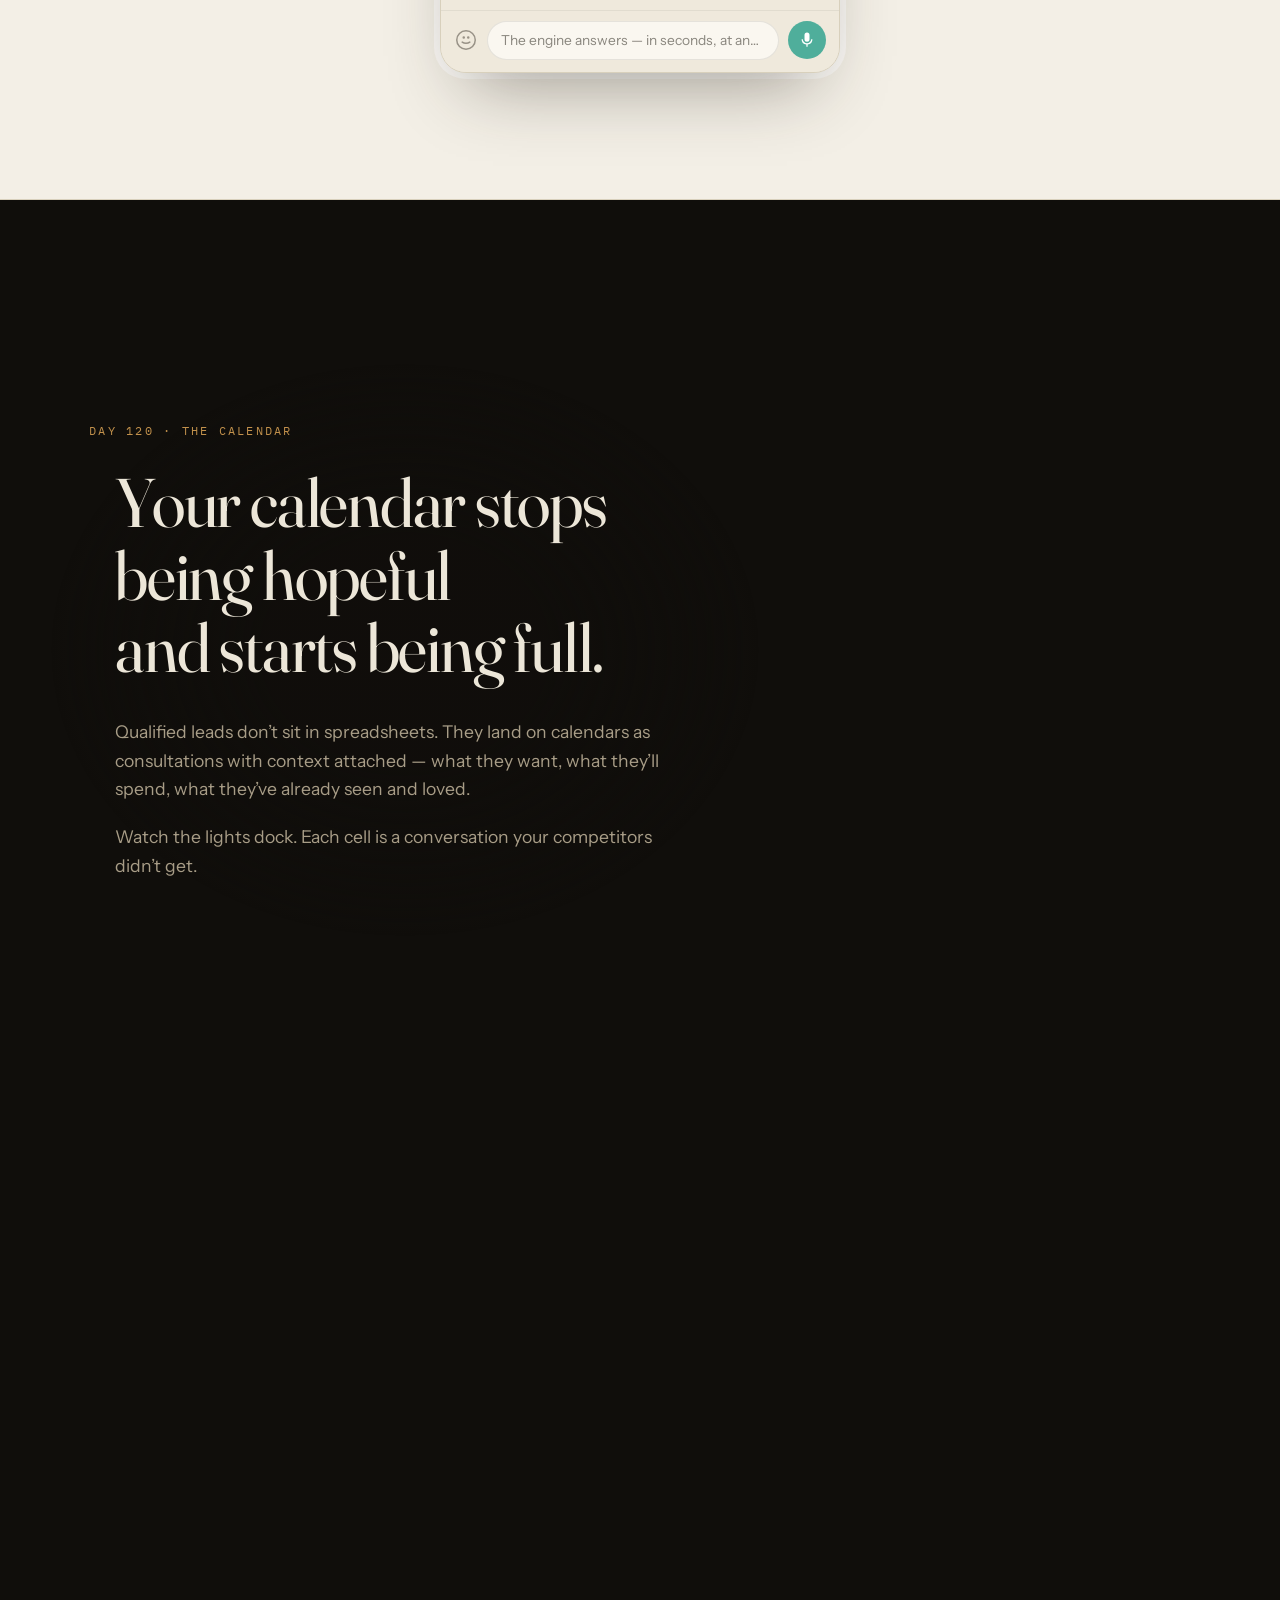
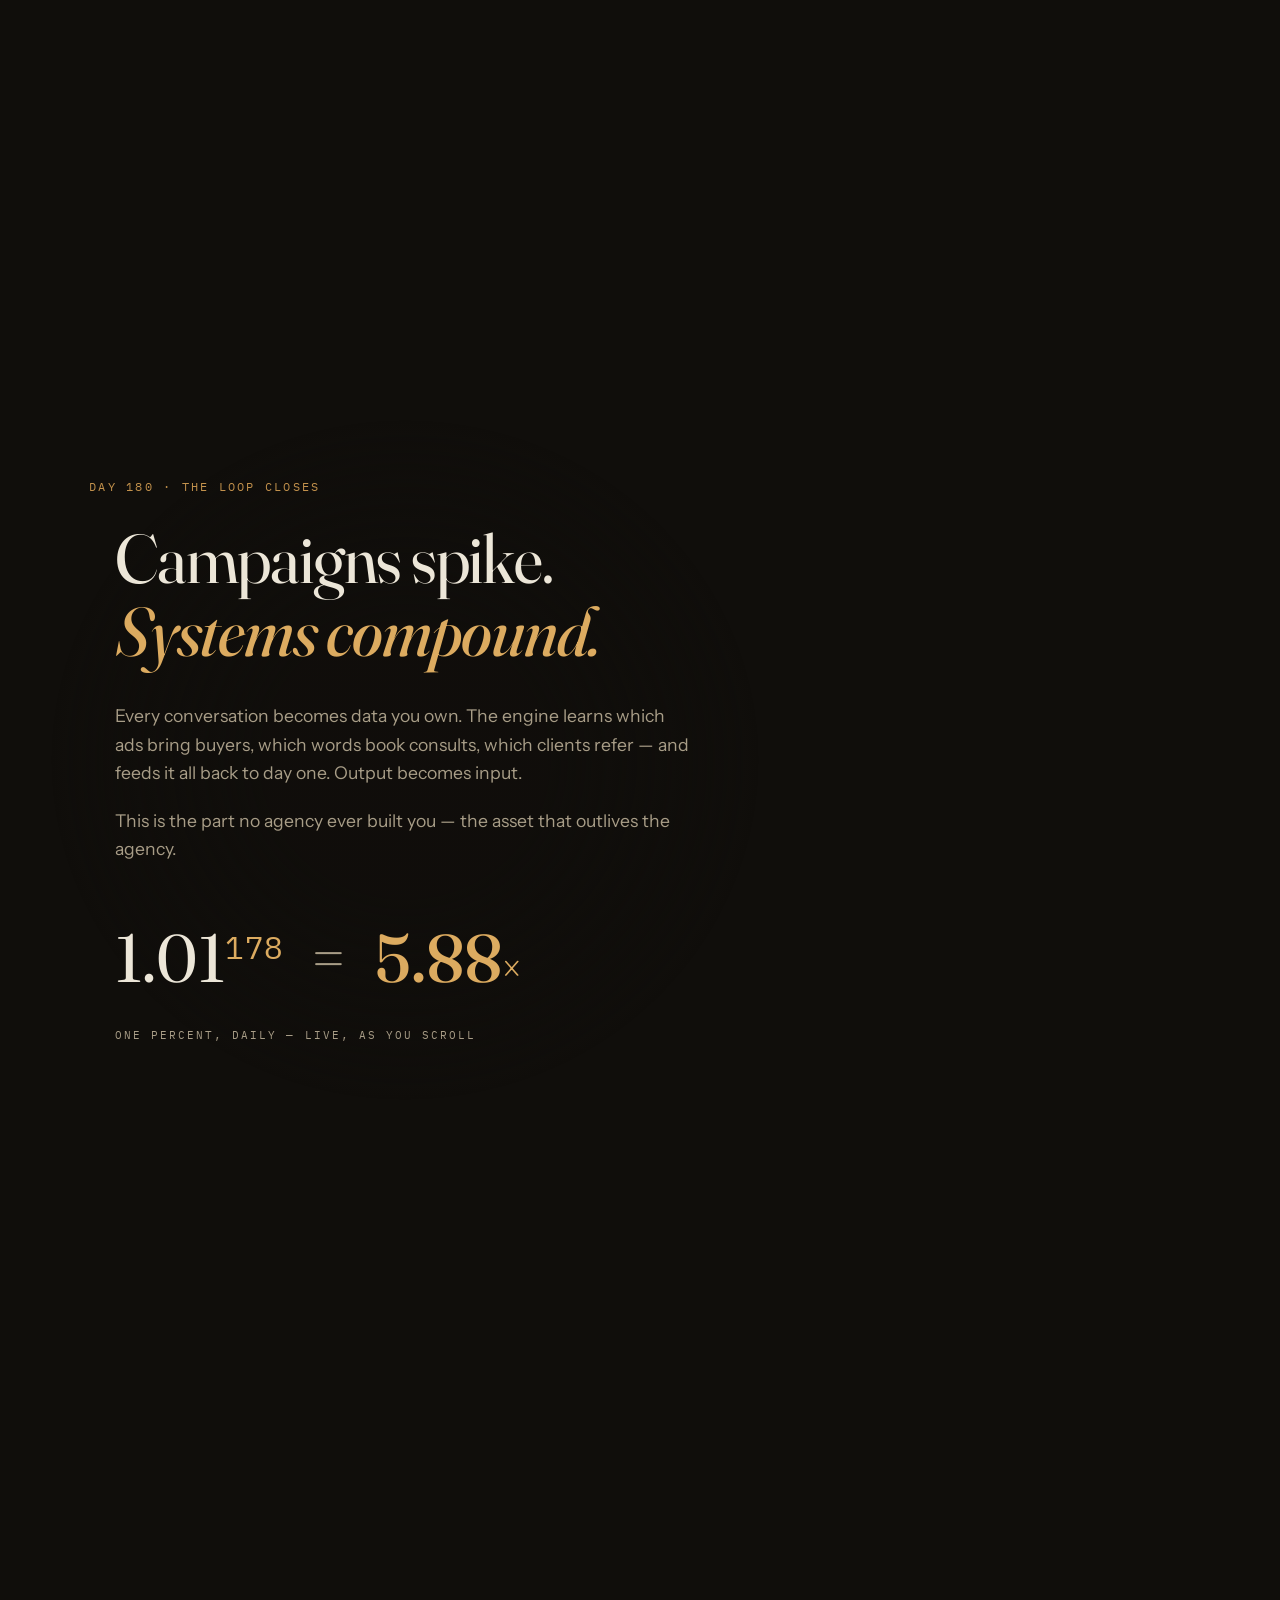
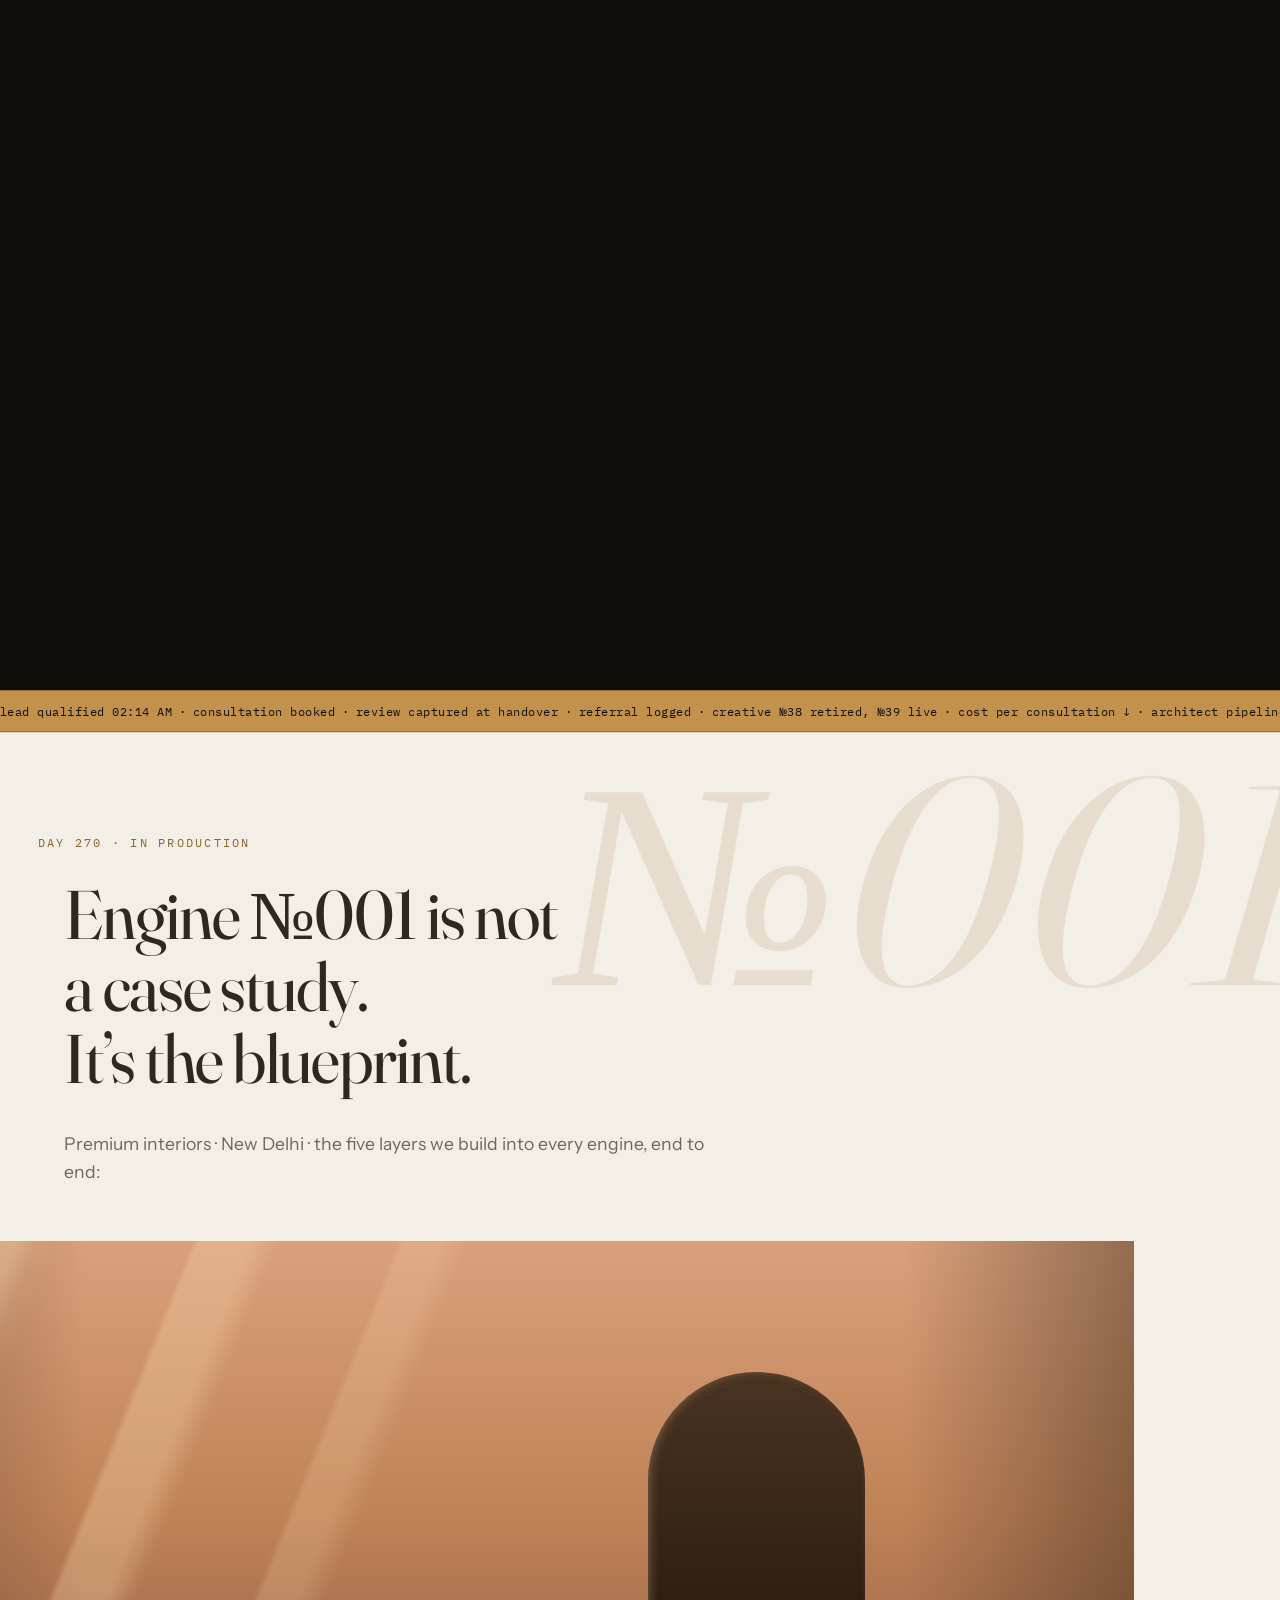
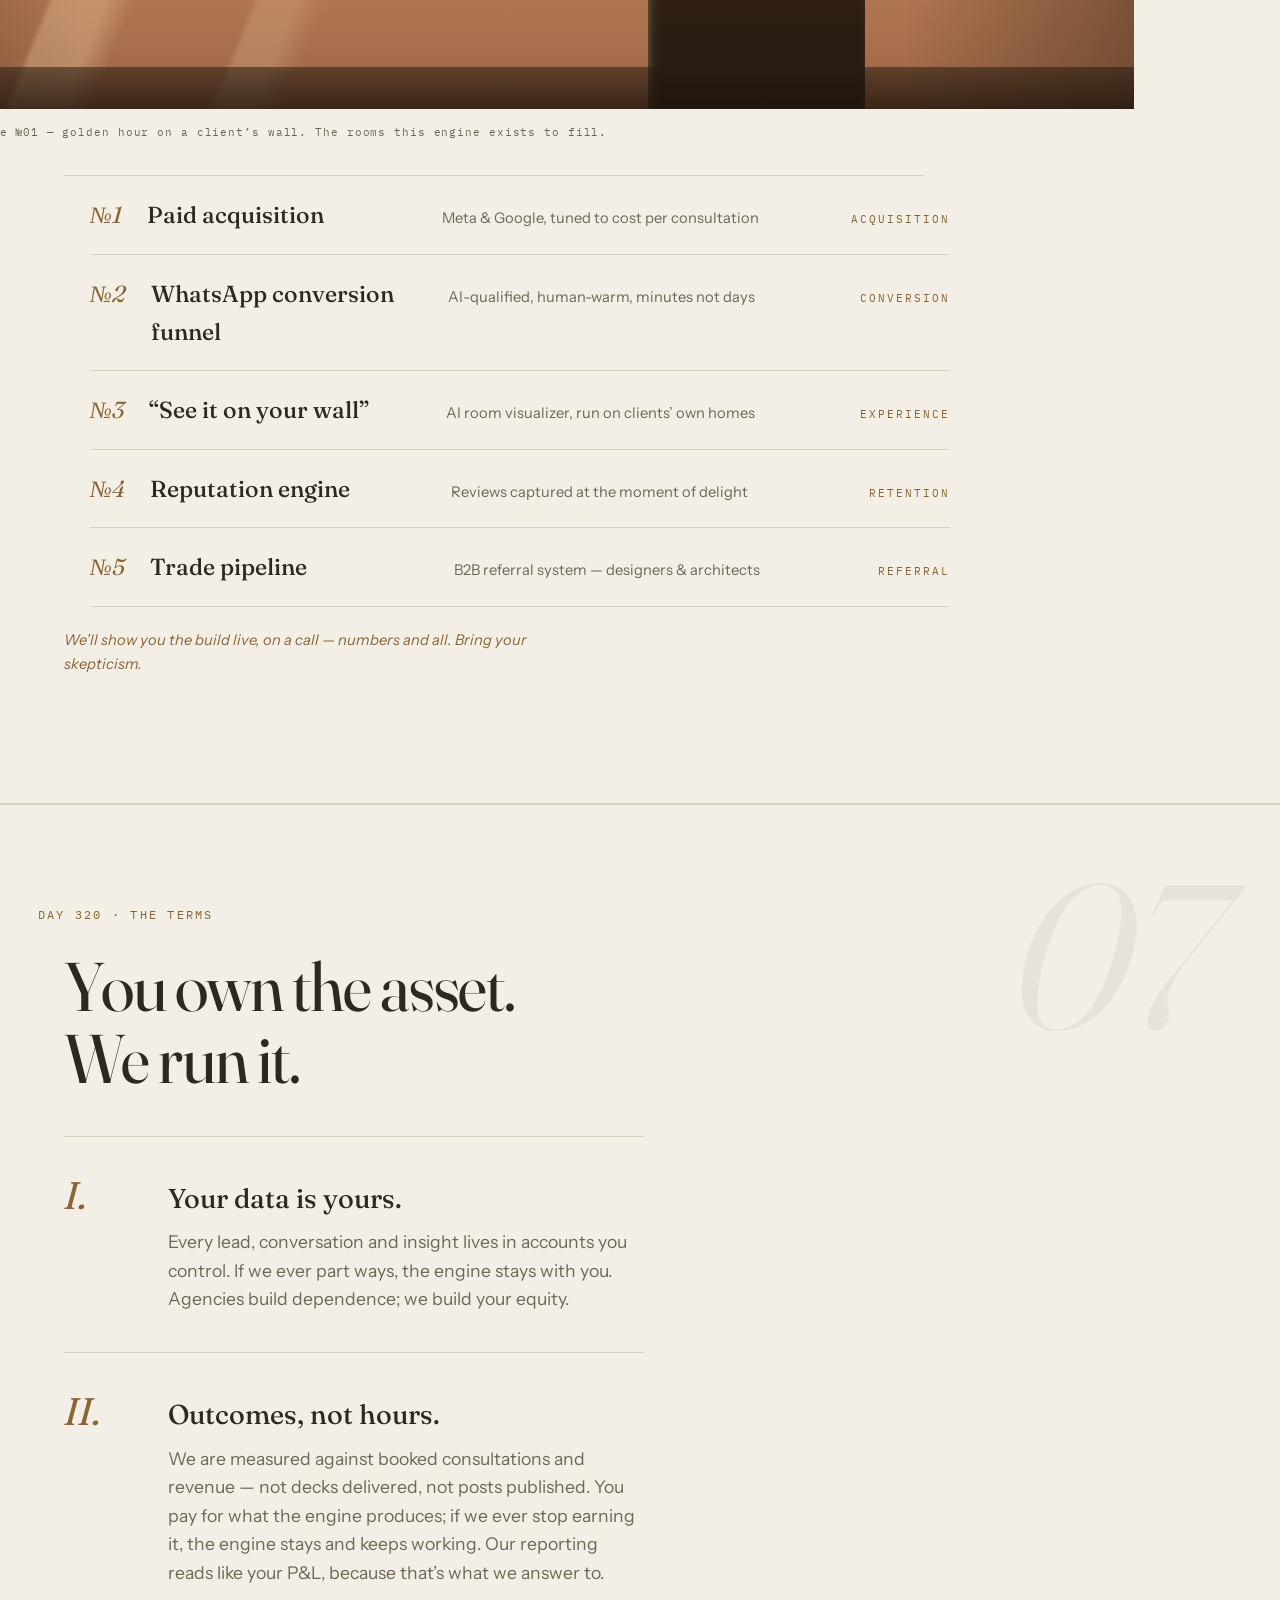
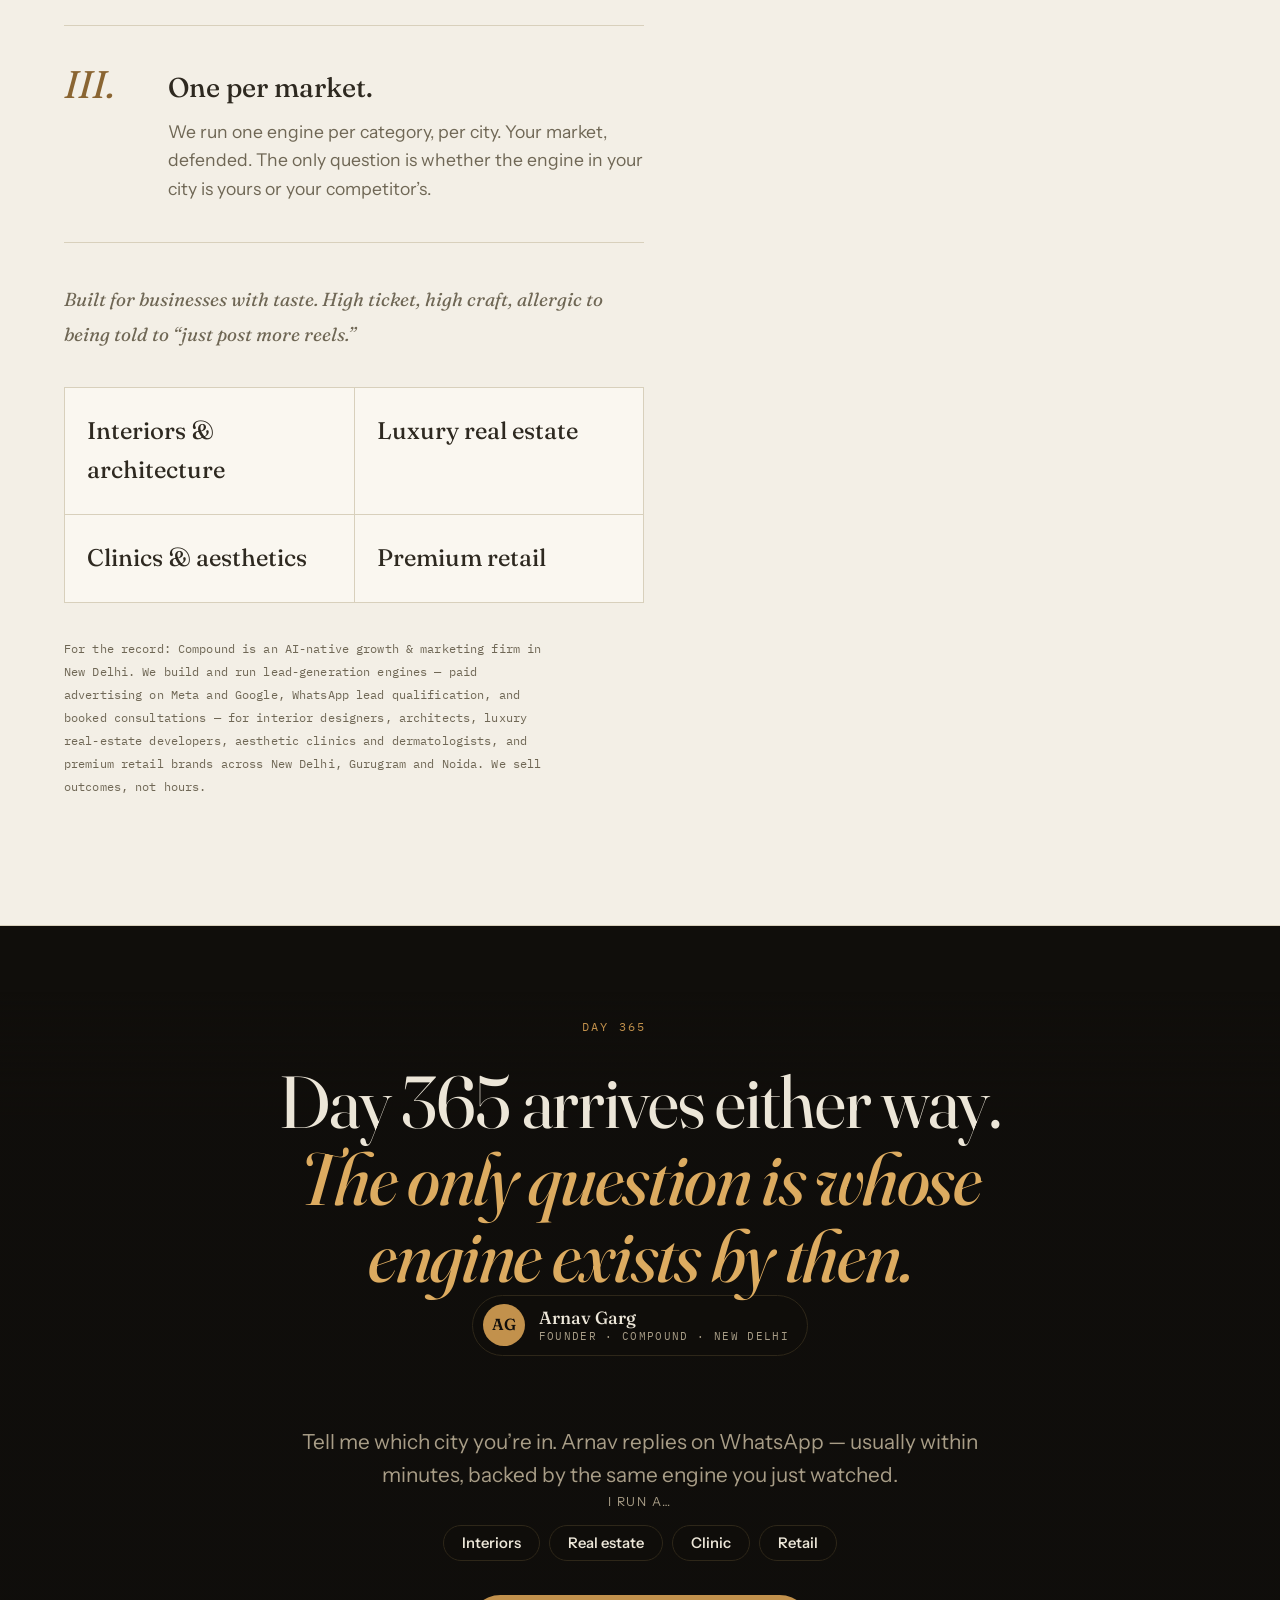
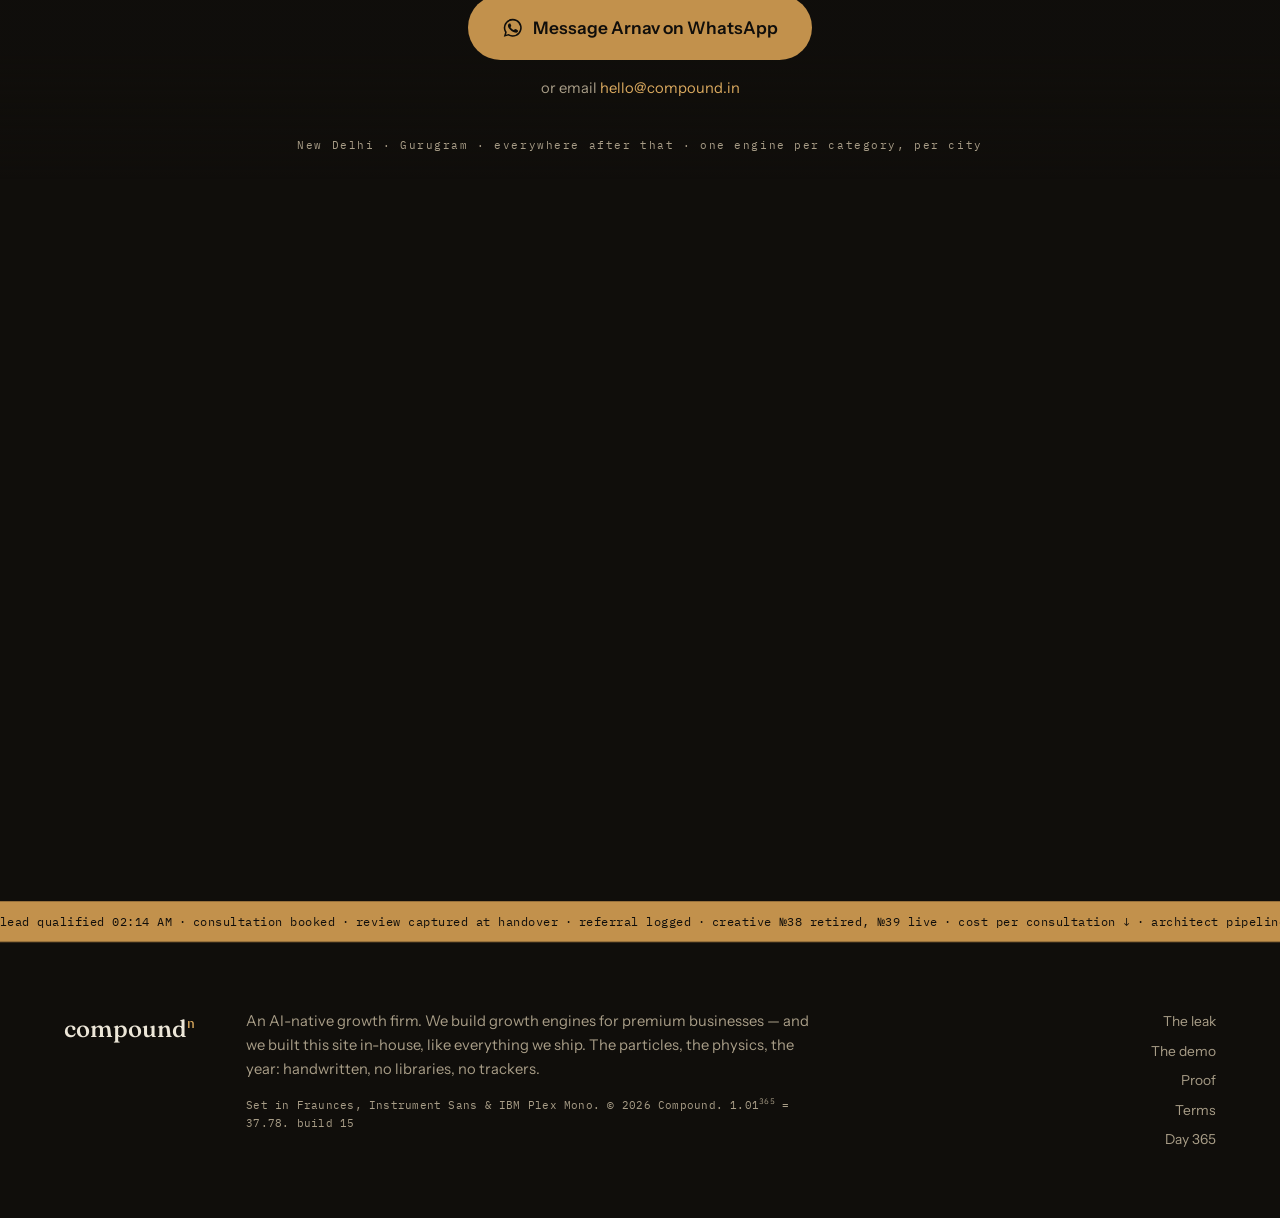
==== commit 26da33ed: "The critique, executed: the client's world, one typographic event, a motion grammar (build 15) 1. Pl" ====
--- a/index.html
+++ b/index.html
@@ -19,7 +19,7 @@
   <link rel="icon" href="data:image/svg+xml,%3Csvg xmlns='http://www.w3.org/2000/svg' viewBox='0 0 64 64'%3E%3Crect width='64' height='64' rx='14' fill='%23100e0b'/%3E%3Ctext x='27' y='44' font-family='Georgia,serif' font-size='34' fill='%23F3EFE6' text-anchor='middle'%3EC%3C/text%3E%3Ctext x='47' y='28' font-family='Georgia,serif' font-size='18' fill='%23C2914C' text-anchor='middle'%3En%3C/text%3E%3C/svg%3E" />
   <link rel="preload" href="fonts/fraunces-var.woff2" as="font" type="font/woff2" crossorigin />
   <link rel="preload" href="fonts/instrument-var.woff2" as="font" type="font/woff2" crossorigin />
-  <link rel="stylesheet" href="styles.css?v=14" />
+  <link rel="stylesheet" href="styles.css?v=15" />
   <noscript><style>
     .reveal,.kin .kw i{opacity:1;visibility:visible;transform:none}
     #boot,#cursor,.hud{display:none!important}
@@ -109,7 +109,7 @@
           <p class="kicker mono reveal">Day 30 · ignition</p>
           <h2 class="kin" aria-label="Acquisition switches on.">
             <span class="kin__line"><span class="kw"><i>Acquisition</i></span></span>
-            <span class="kin__line kin__line--accent"><span class="kw"><i>switches</i></span> <span class="kw"><i>on.</i></span></span>
+            <span class="kin__line"><span class="kw"><i>switches</i></span> <span class="kw"><i>on.</i></span></span>
           </h2>
           <div class="ch__copy reveal">
             <p>AI generates and tests the creative. Humans with taste judge it. The strangers stop drifting — they start bending toward you.</p>
@@ -126,7 +126,7 @@
           <p class="kicker mono reveal">Day 60 · the funnel learns manners</p>
           <h2 class="kin" aria-label="You never say 'we'll call you back' again.">
             <span class="kin__line"><span class="kw"><i>You</i></span> <span class="kw"><i>never</i></span> <span class="kw"><i>say</i></span></span>
-            <span class="kin__line kin__line--accent"><span class="kw"><i>&ldquo;we&rsquo;ll</i></span> <span class="kw"><i>call</i></span> <span class="kw"><i>you</i></span> <span class="kw"><i>back&rdquo;</i></span></span>
+            <span class="kin__line"><span class="kw"><i>&ldquo;we&rsquo;ll</i></span> <span class="kw"><i>call</i></span> <span class="kw"><i>you</i></span> <span class="kw"><i>back&rdquo;</i></span></span>
             <span class="kin__line"><span class="kw"><i>again.</i></span></span>
           </h2>
           <div class="ch__copy reveal">
@@ -181,7 +181,7 @@
           <h2 class="kin" aria-label="Your calendar stops being hopeful and starts being full.">
             <span class="kin__line"><span class="kw"><i>Your</i></span> <span class="kw"><i>calendar</i></span> <span class="kw"><i>stops</i></span></span>
             <span class="kin__line"><span class="kw"><i>being</i></span> <span class="kw"><i>hopeful</i></span></span>
-            <span class="kin__line kin__line--accent"><span class="kw"><i>and</i></span> <span class="kw"><i>starts</i></span> <span class="kw"><i>being</i></span> <span class="kw"><i>full.</i></span></span>
+            <span class="kin__line"><span class="kw"><i>and</i></span> <span class="kw"><i>starts</i></span> <span class="kw"><i>being</i></span> <span class="kw"><i>full.</i></span></span>
           </h2>
           <div class="ch__copy reveal">
             <p>Qualified leads don&rsquo;t sit in spreadsheets. They land on calendars as consultations with context attached — what they want, what they&rsquo;ll spend, what they&rsquo;ve already seen and loved.</p>
@@ -218,16 +218,21 @@
     </div>
 
     <!-- ======== CH 06 · PROOF ======== -->
-    <section class="ch ch--proof ch--paper" id="proof" data-folio="06" tabindex="-1" data-days="270,319" data-tag="06 · PROOF" data-beh="6">
+    <section class="ch ch--proof ch--paper" id="proof" tabindex="-1" data-days="270,319" data-tag="06 · PROOF" data-beh="6">
+      <div class="bigno" aria-hidden="true">№001</div>
       <div class="ch__flow">
         <div class="ch__inner ch__inner--wide">
           <p class="kicker mono reveal">Day 270 · in production</p>
           <h2 class="kin" aria-label="Engine №001 is not a case study. It's the blueprint.">
             <span class="kin__line"><span class="kw"><i>Engine</i></span> <span class="kw"><i>№001</i></span> <span class="kw"><i>is</i></span> <span class="kw"><i>not</i></span></span>
             <span class="kin__line"><span class="kw"><i>a</i></span> <span class="kw"><i>case</i></span> <span class="kw"><i>study.</i></span></span>
-            <span class="kin__line kin__line--accent"><span class="kw"><i>It&rsquo;s</i></span> <span class="kw"><i>the</i></span> <span class="kw"><i>blueprint.</i></span></span>
+            <span class="kin__line"><span class="kw"><i>It&rsquo;s</i></span> <span class="kw"><i>the</i></span> <span class="kw"><i>blueprint.</i></span></span>
           </h2>
           <p class="ch__copy reveal">Premium interiors · New Delhi · the five layers we build into every engine, end to end:</p>
+          <figure class="plate reveal" aria-hidden="true">
+            <div class="plate__art"></div>
+            <figcaption class="plate__caption mono">Plate №01 — golden hour on a client&rsquo;s wall. The rooms this engine exists to fill.</figcaption>
+          </figure>
           <ul class="ledger">
             <li class="ledger__row reveal">
               <span class="ledger__no">№1</span>
@@ -272,7 +277,7 @@
           <p class="kicker mono reveal">Day 320 · the terms</p>
           <h2 class="kin" aria-label="You own the asset. We run it.">
             <span class="kin__line"><span class="kw"><i>You</i></span> <span class="kw"><i>own</i></span> <span class="kw"><i>the</i></span> <span class="kw"><i>asset.</i></span></span>
-            <span class="kin__line kin__line--accent"><span class="kw"><i>We</i></span> <span class="kw"><i>run</i></span> <span class="kw"><i>it.</i></span></span>
+            <span class="kin__line"><span class="kw"><i>We</i></span> <span class="kw"><i>run</i></span> <span class="kw"><i>it.</i></span></span>
           </h2>
           <ol class="clauses">
             <li class="clause reveal">
@@ -361,7 +366,7 @@
       <p class="colophon__mark">compound<sup>n</sup></p>
       <div class="colophon__text">
         <p>An AI-native growth firm. We build growth engines for premium businesses — and we built this site in-house, like everything we ship. The particles, the physics, the year: handwritten, no libraries, no trackers.</p>
-        <p class="colophon__fine mono">Set in Fraunces, Instrument Sans &amp; IBM Plex Mono. © 2026 Compound. 1.01<sup>365</sup> = 37.78. <span id="buildTag">build 14</span></p>
+        <p class="colophon__fine mono">Set in Fraunces, Instrument Sans &amp; IBM Plex Mono. © 2026 Compound. 1.01<sup>365</sup> = 37.78. <span id="buildTag">build 15</span></p>
       </div>
       <nav class="colophon__nav" aria-label="Footer">
         <a href="#leak">The leak</a>
@@ -373,7 +378,7 @@
     </div>
   </footer>
 
-  <script src="engine.js?v=14"></script>
-  <script src="main.js?v=14"></script>
+  <script src="engine.js?v=15"></script>
+  <script src="main.js?v=15"></script>
 </body>
 </html>
--- a/styles.css
+++ b/styles.css
@@ -1295,12 +1295,107 @@
   box-shadow: 0 36px 70px -28px rgba(46, 41, 32, 0.45), 0 0 0 6px rgba(255, 255, 255, 0.55);
 }
 
+
+/* ============================================================
+   THE CRITIQUE, EXECUTED — plate, event, motion grammar
+   ============================================================ */
+
+/* — Plate №01: the client's world, painted in light — */
+.plate {
+  width: 100vw;
+  margin-left: calc(50% - 50vw);
+  margin-block: clamp(2.4rem, 6vh, 4rem) var(--gap-2);
+}
+.plate__art {
+  position: relative;
+  height: clamp(300px, 52vh, 560px);
+  background:
+    /* golden-hour slats through a tall window */
+    linear-gradient(112deg,
+      transparent 6%,
+      rgba(255, 224, 178, 0.34) 6.5% 11%,
+      rgba(255, 224, 178, 0.08) 12.5%,
+      transparent 14% 23%,
+      rgba(255, 224, 178, 0.27) 23.5% 27%,
+      transparent 29% 37%,
+      rgba(255, 224, 178, 0.18) 37.5% 40%,
+      transparent 42%),
+    /* side vignettes */
+    linear-gradient(90deg, rgba(46, 30, 18, 0.35), transparent 18% 82%, rgba(46, 30, 18, 0.4)),
+    /* plaster wall, warm terracotta */
+    linear-gradient(180deg, #d9a07a 0%, #c08358 58%, #9c6647 100%);
+}
+/* arched alcove, right of center — instantly "interiors" */
+.plate__art::before {
+  content: "";
+  position: absolute;
+  bottom: 0;
+  left: 62%;
+  width: clamp(110px, 17vw, 220px);
+  height: 72%;
+  border-radius: 999px 999px 0 0;
+  background: linear-gradient(180deg, #4a3322, #2a1c10 80%);
+  box-shadow: inset 4px 0 14px -6px rgba(255, 224, 178, 0.5);
+}
+/* floor line + skirting shadow */
+.plate__art::after {
+  content: "";
+  position: absolute;
+  inset: auto 0 0 0;
+  height: 9%;
+  background: linear-gradient(180deg, rgba(42, 28, 16, 0.55), rgba(26, 17, 10, 0.75));
+}
+.plate__caption {
+  max-width: 1180px;
+  margin: 0.9rem auto 0;
+  padding-inline: var(--pad-x);
+  font-size: var(--fs-micro);
+  letter-spacing: 0.08em;
+  color: var(--t-on-paper-mute);
+}
+
+/* — №001 as a screen-width object, cropped off the paper's edge — */
+.ch--proof { overflow-x: clip; } /* flow section, no sticky inside — safe */
+/* the finale's -60vw horizon band must clip at the section edge too —
+   clip (unlike hidden) does not create a scroll container, so the
+   sticky pin inside survives */
+.ch--begin { overflow-x: clip; }
+.bigno {
+  position: absolute;
+  top: clamp(0.4rem, 2.5vw, 1.8rem);
+  right: -0.1em;
+  font-family: var(--serif);
+  font-style: italic;
+  font-weight: 380;
+  font-size: clamp(7rem, 23vw, 21rem);
+  line-height: 0.8;
+  color: rgba(138, 101, 50, 0.13);
+  white-space: nowrap;
+  pointer-events: none;
+}
+
+/* — role-based motion: kickers stamp in from the left,
+     ledger rows carriage in from the right, headlines keep the rise — */
+.kicker.reveal { transform: translateX(-26px); }
+.ledger__row.reveal { transform: translateX(26px); }
+
+/* — the cross-universe touch: type that feels the field — */
+@keyframes shudder {
+  20% { transform: translate(2px, -1.5px); }
+  40% { transform: translate(-2px, 1px); }
+  60% { transform: translate(1.5px, 1px); }
+  80% { transform: translate(-1px, -1px); }
+}
+.is-shudder { animation: shudder 0.38s linear; }
+
 /* ---------- reduced motion ---------- */
 
 @media (prefers-reduced-motion: reduce) {
   html { scroll-behavior: auto; }
   .phone__scroll { scroll-behavior: auto; }
   .reveal { opacity: 1; visibility: visible; transform: none; transition: none; }
+  .kicker.reveal, .ledger__row.reveal { transform: none; }
+  .is-shudder { animation: none; }
   .kw i { transform: none; transition: none; }
   .tape__track { animation: none; }
   .scrollcue__bar::after { animation: none; }
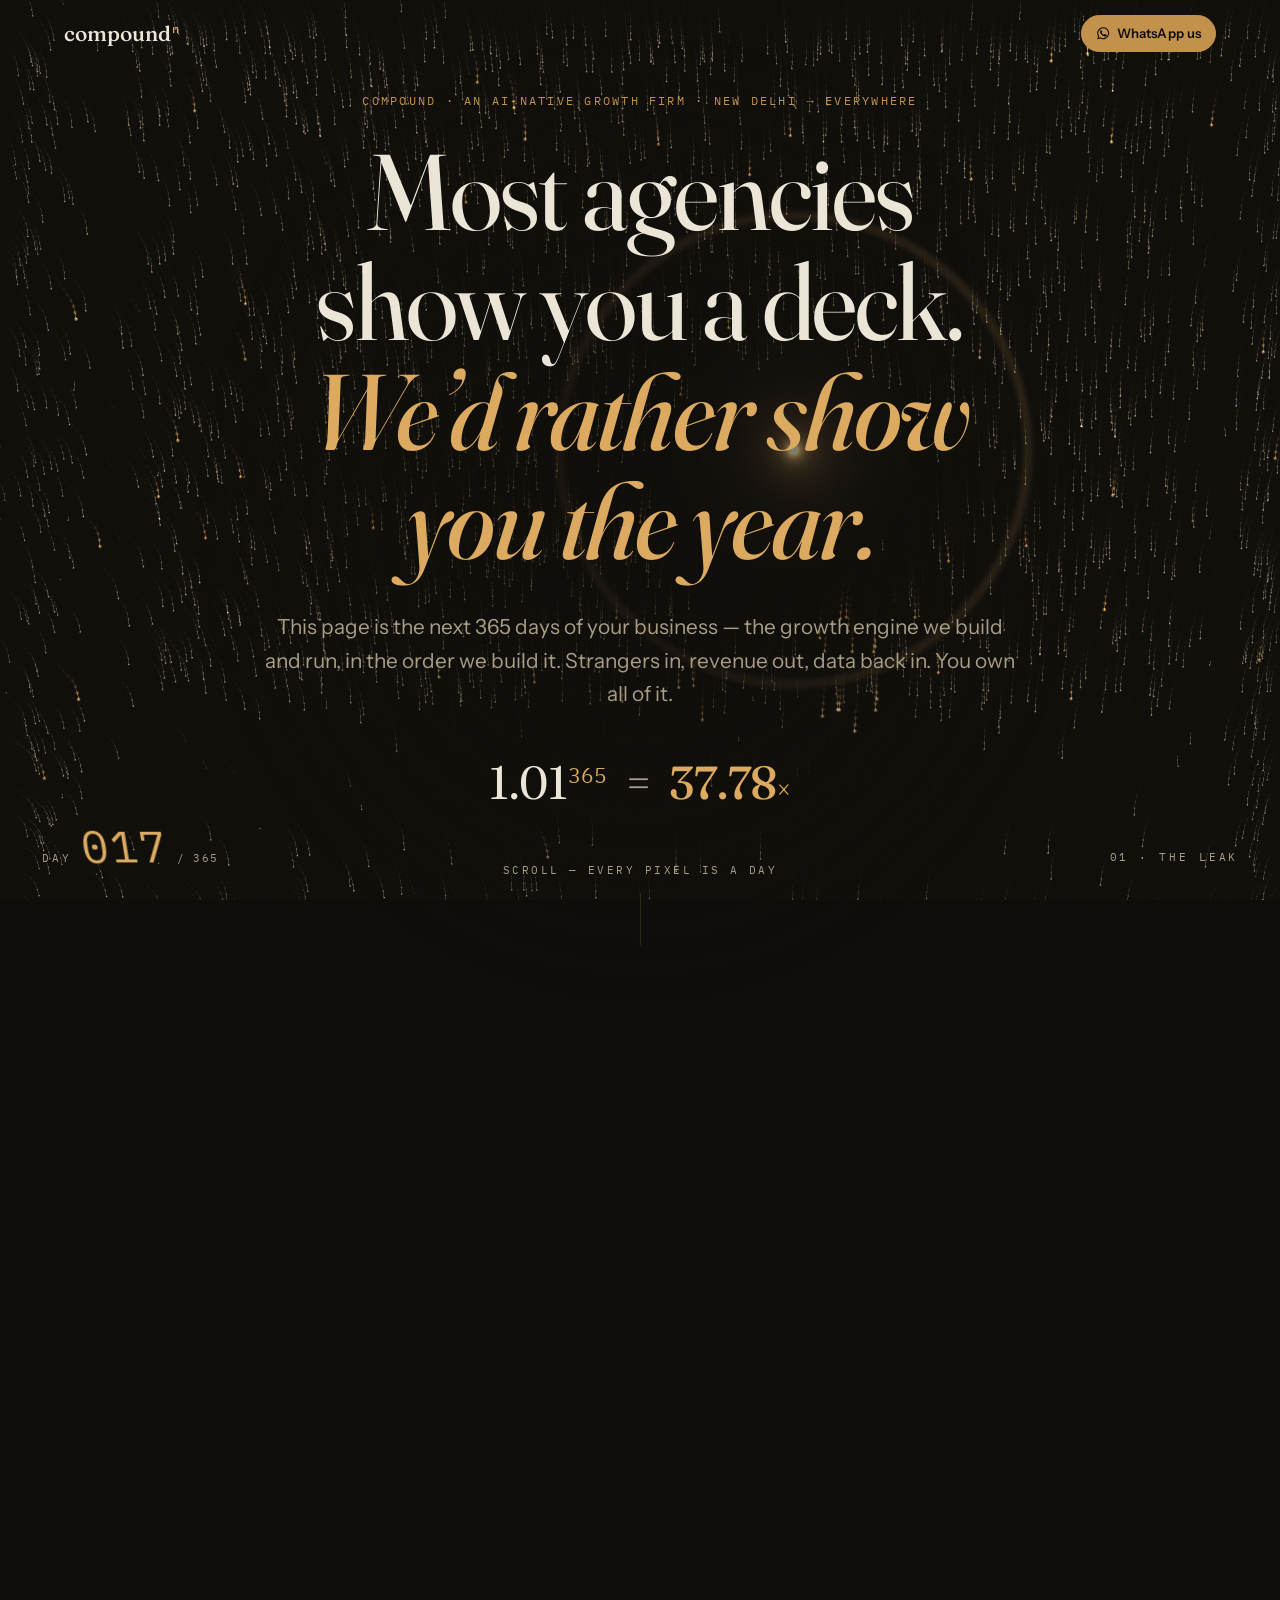
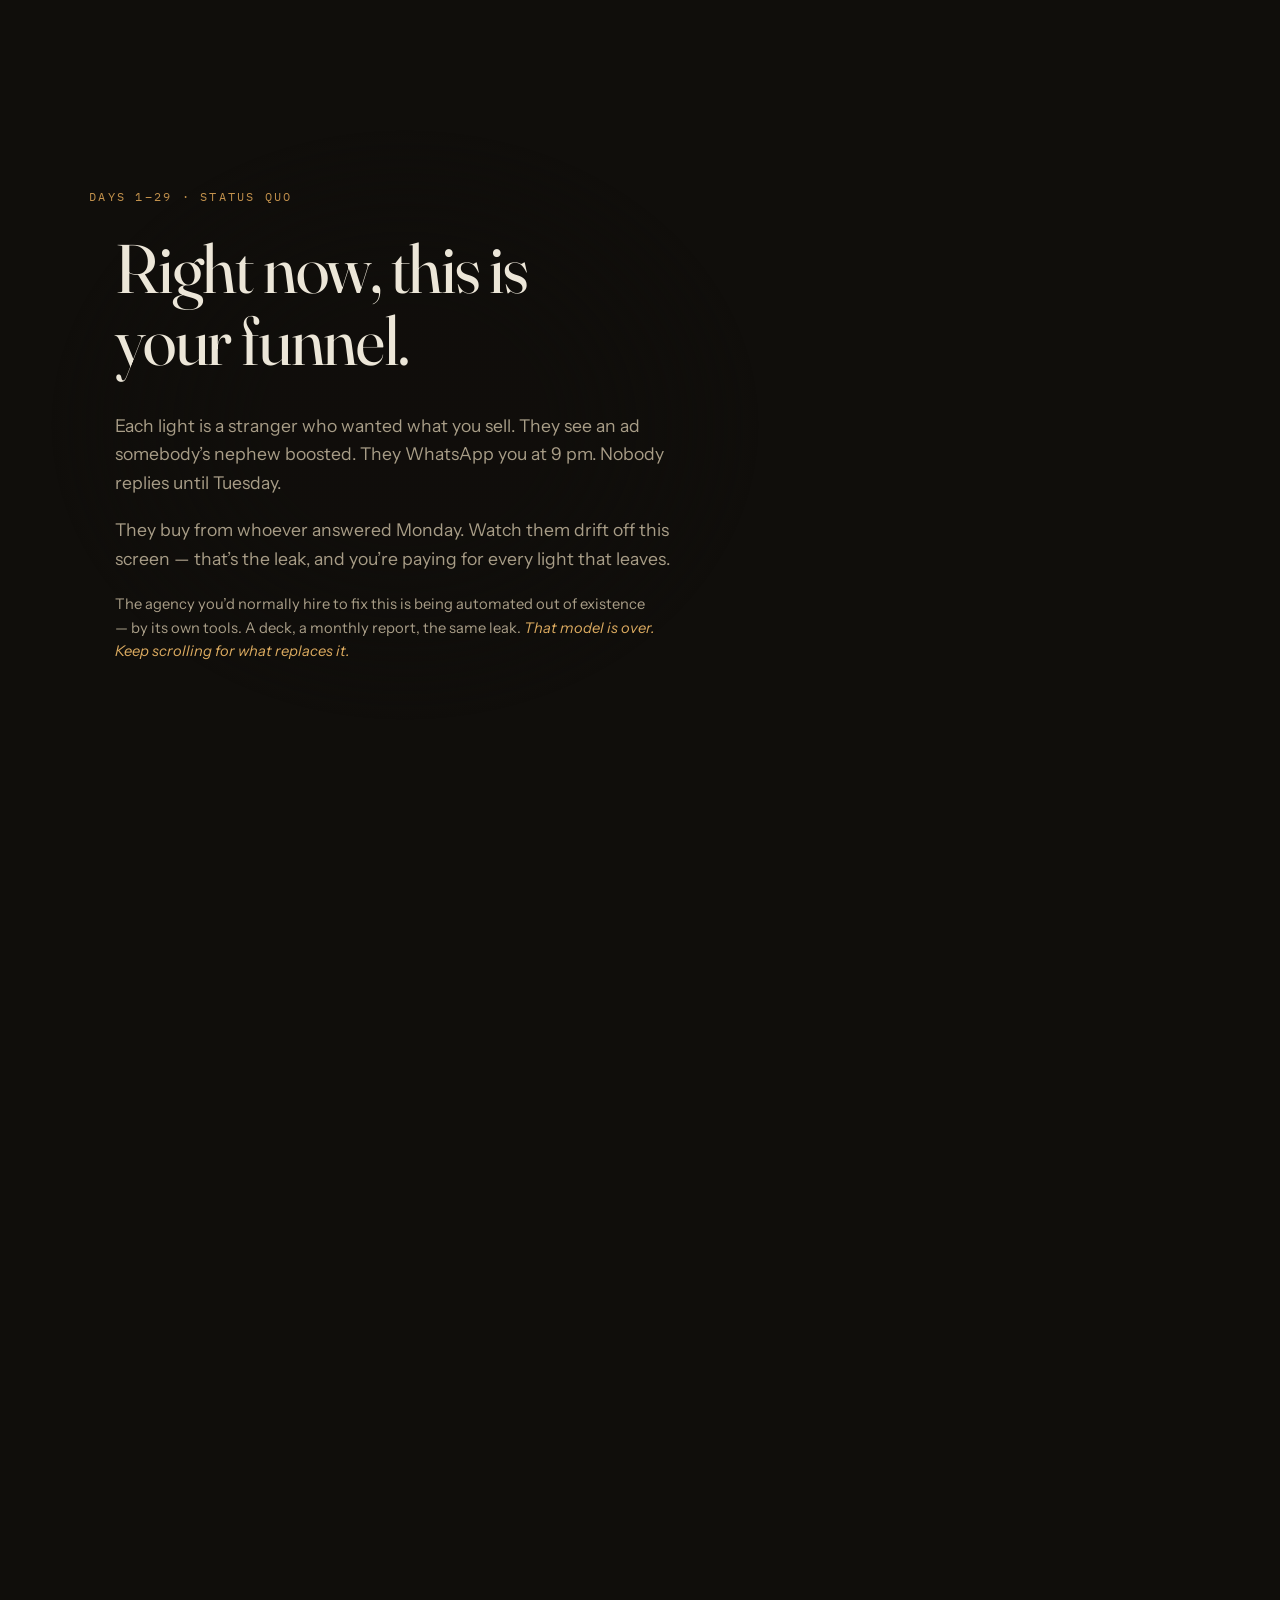
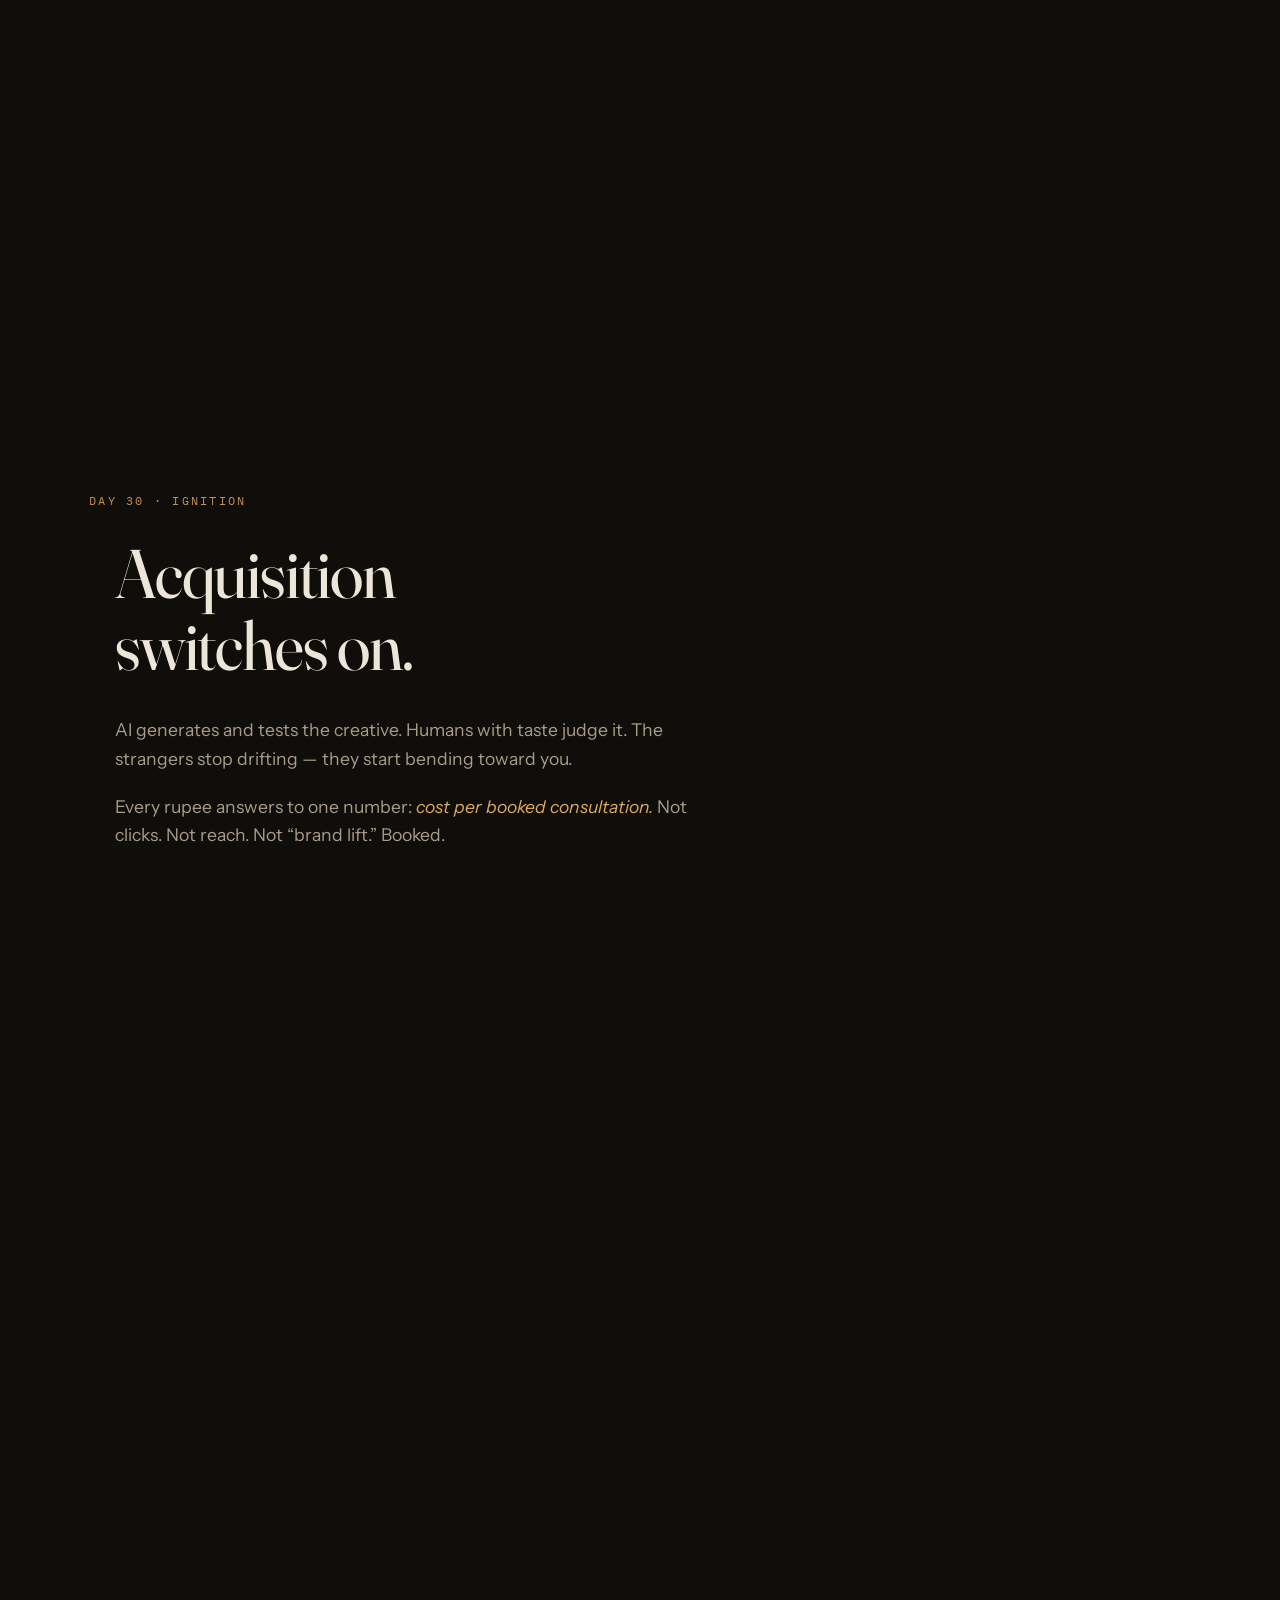
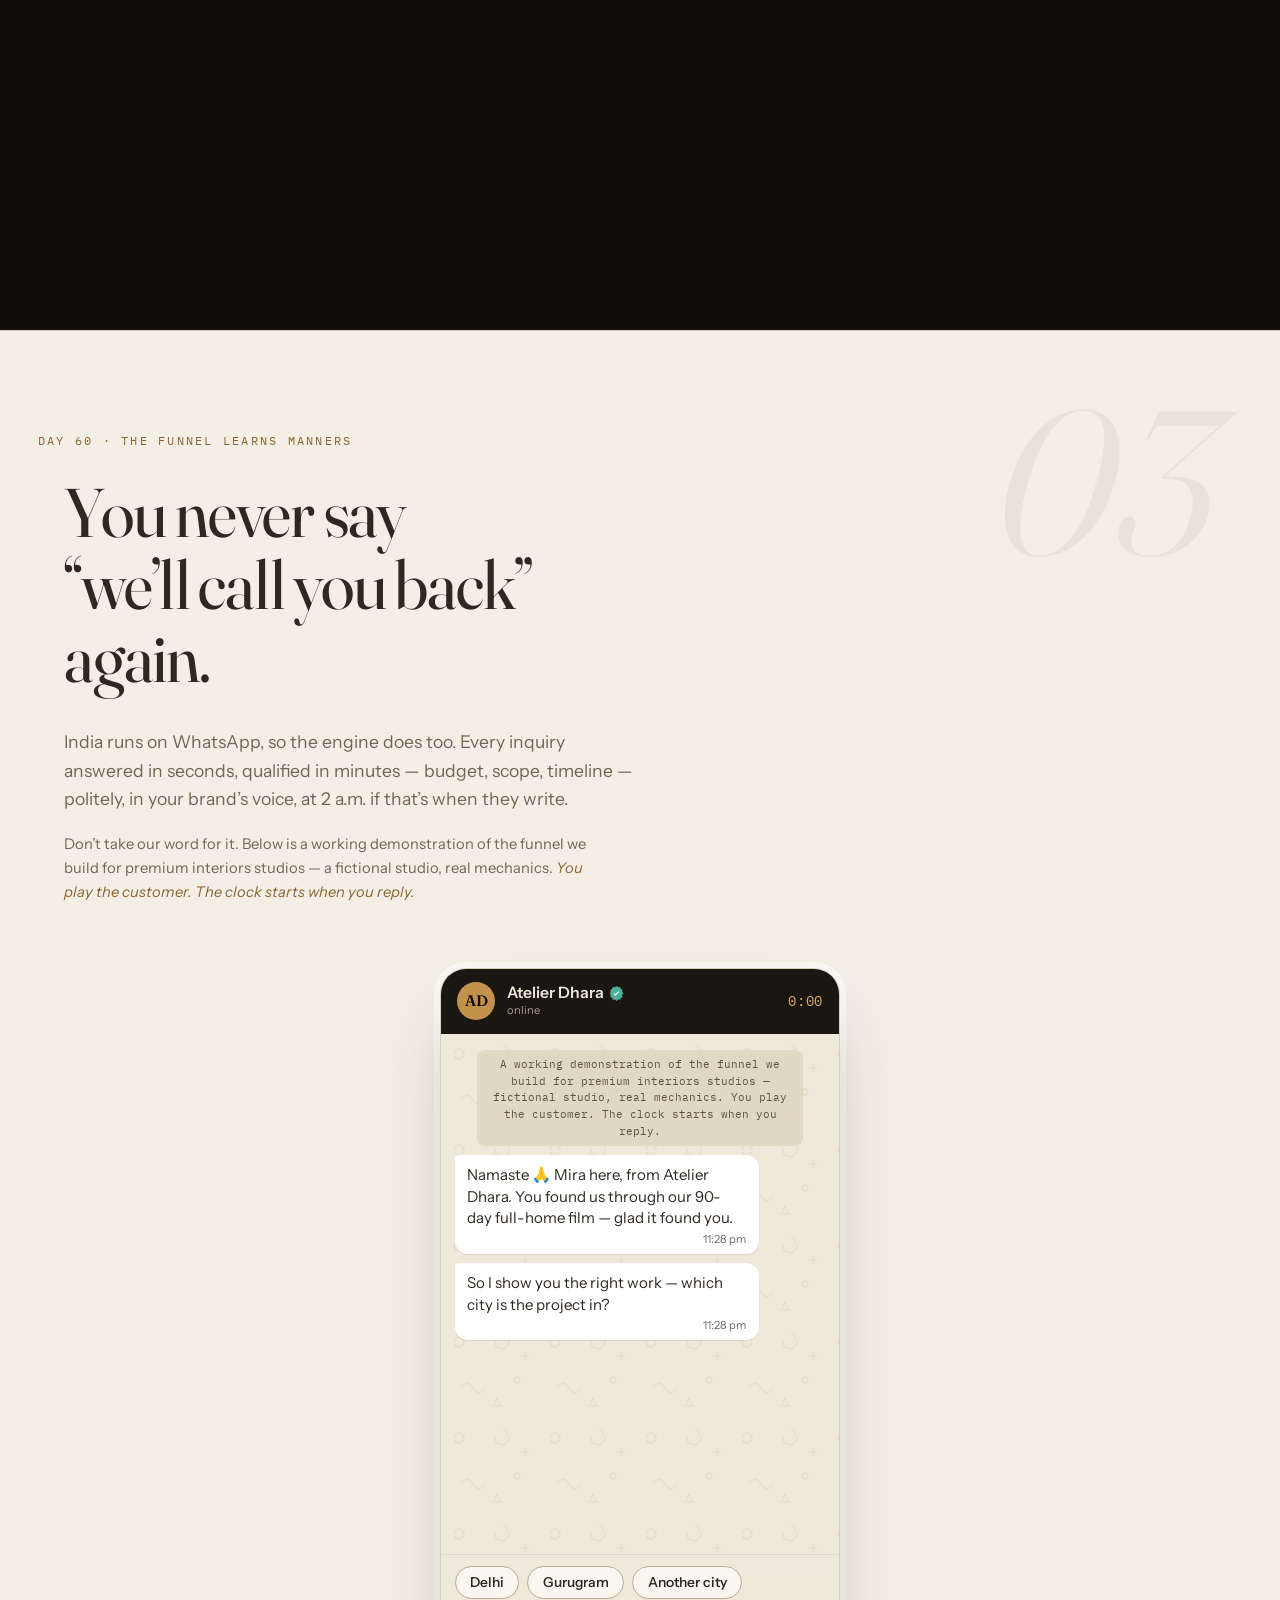
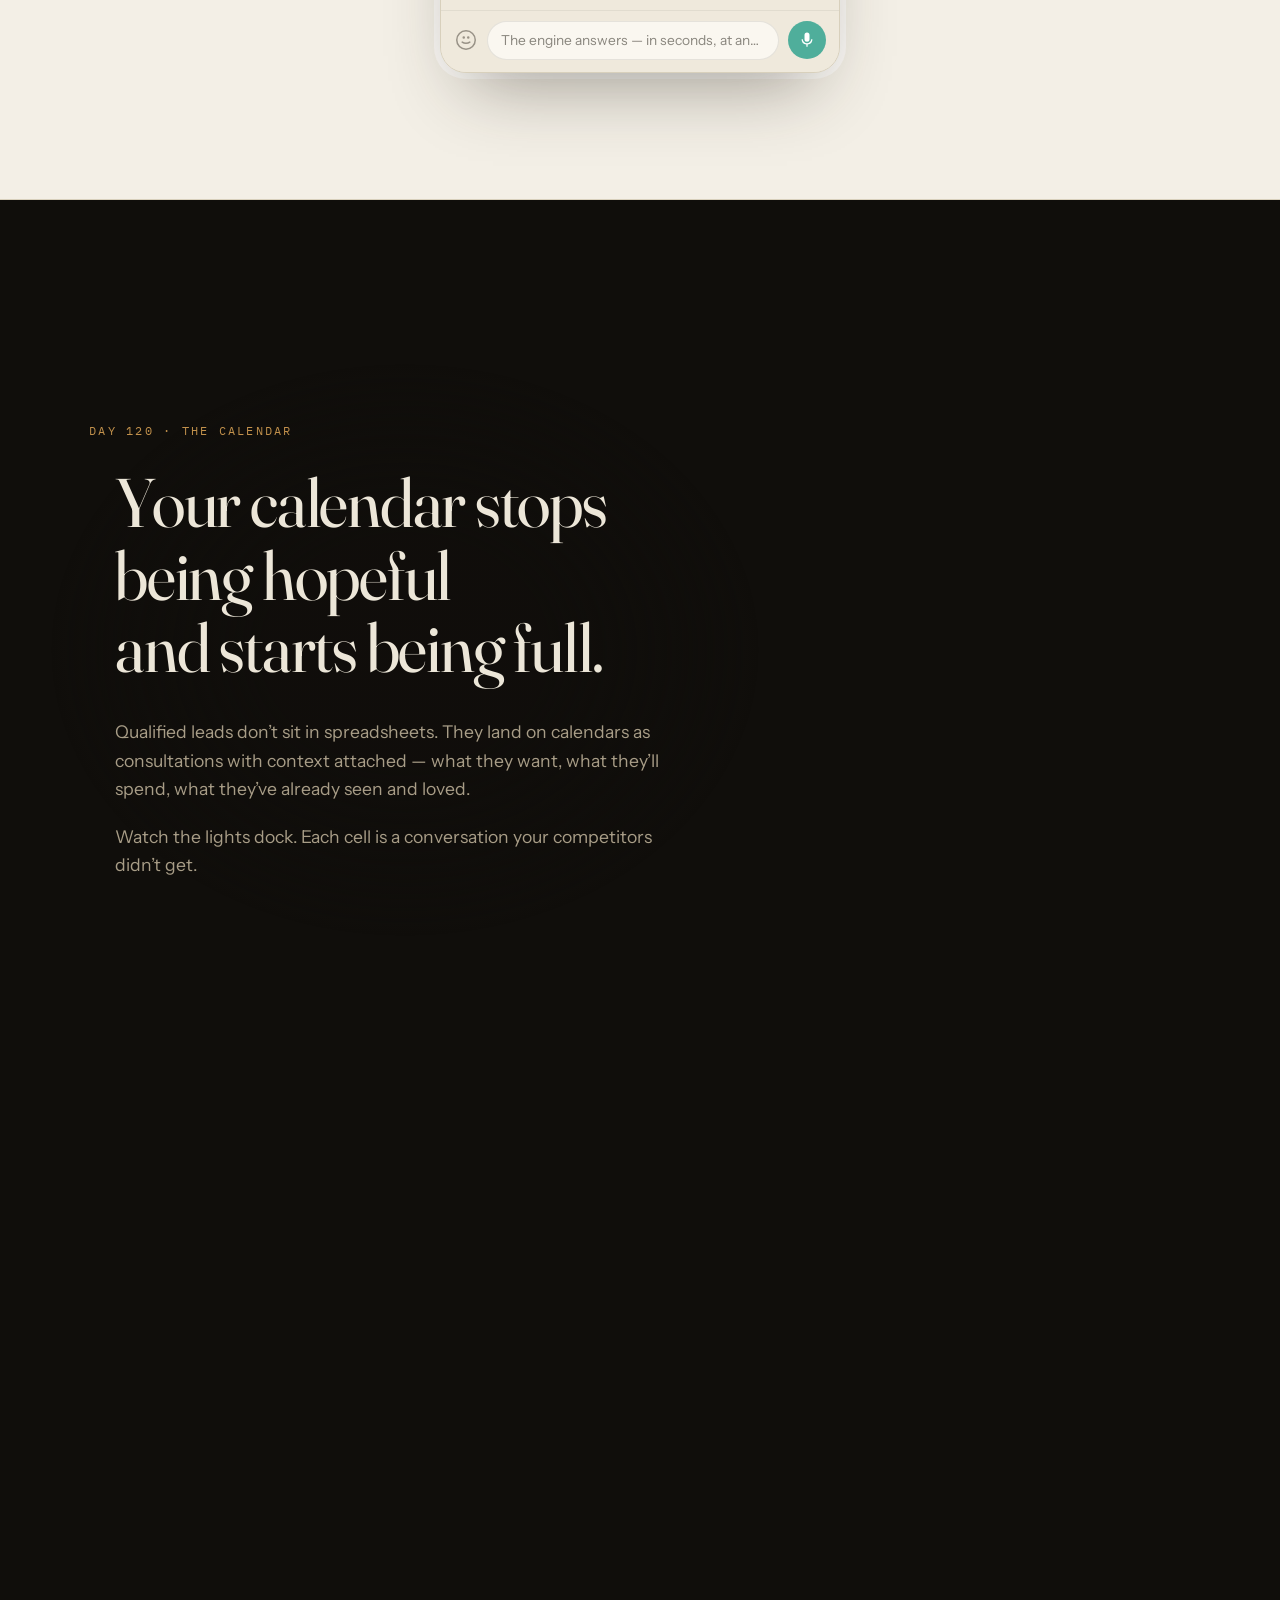
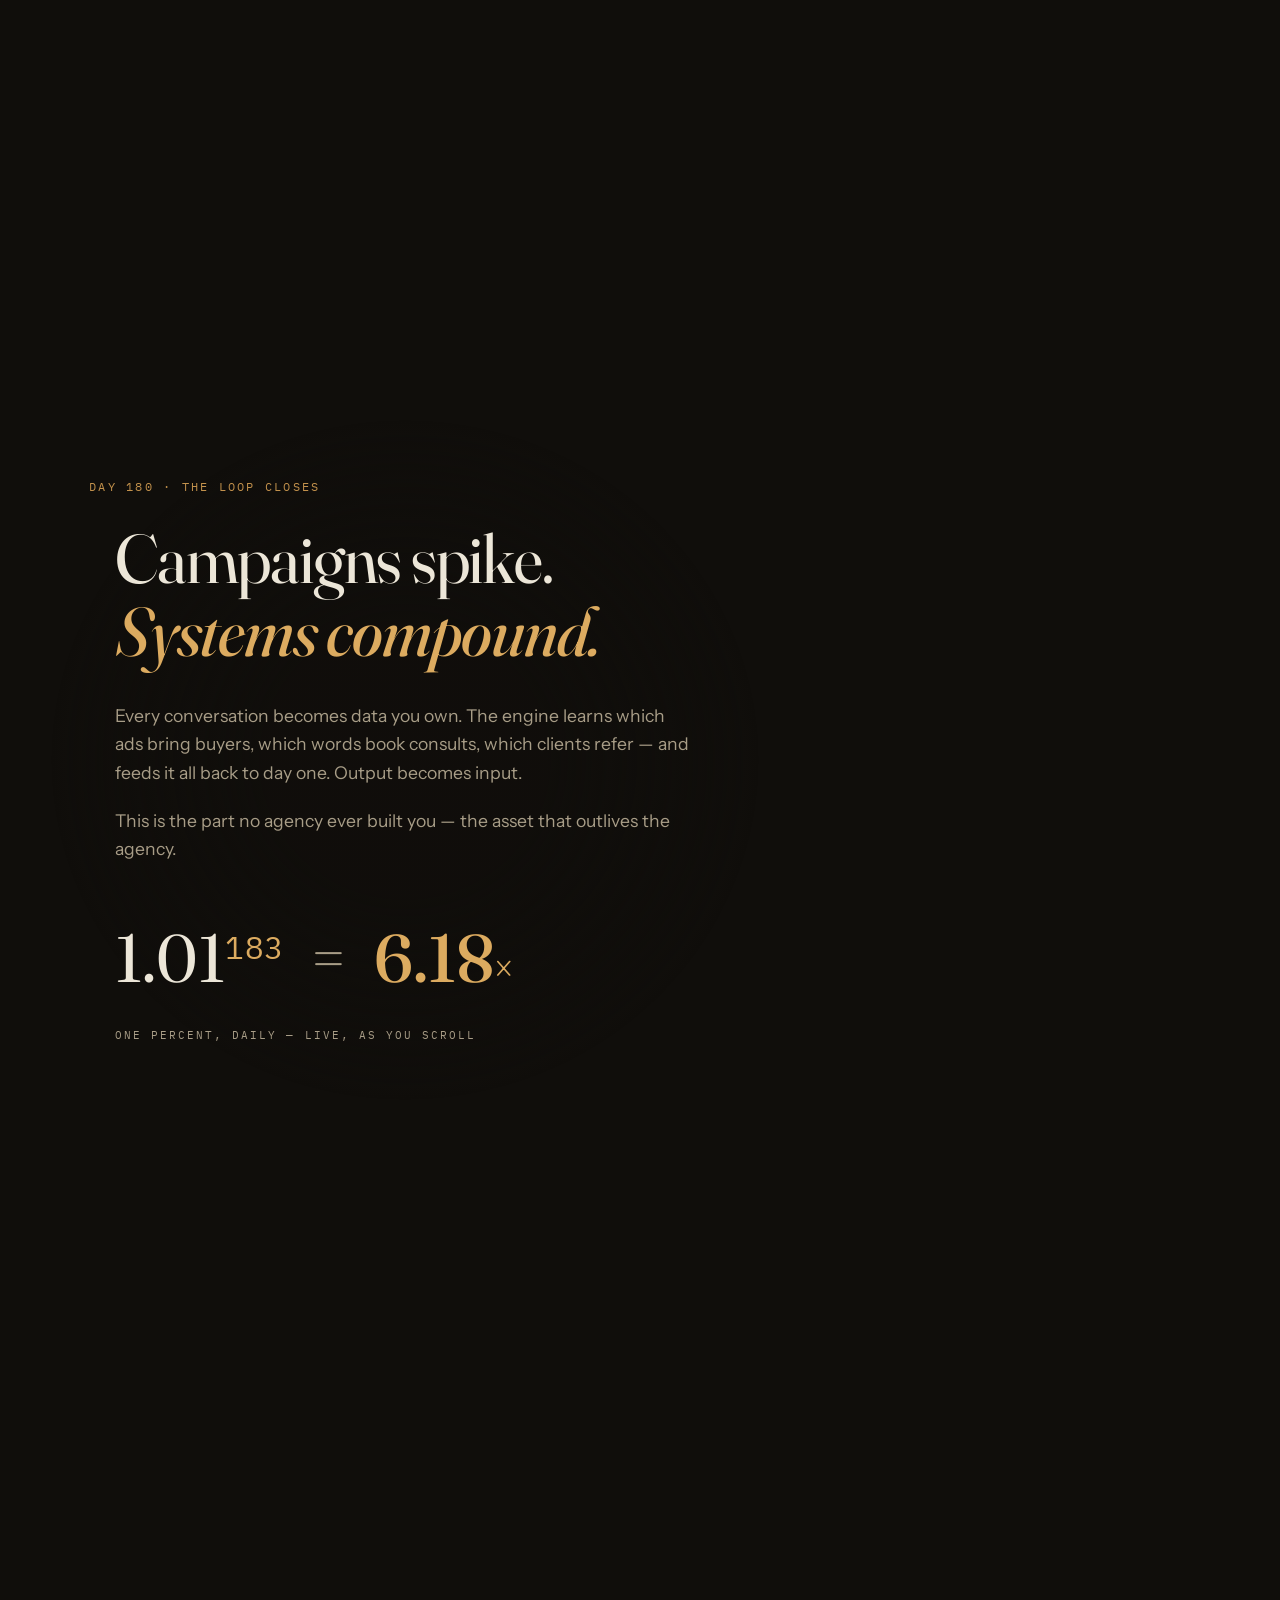
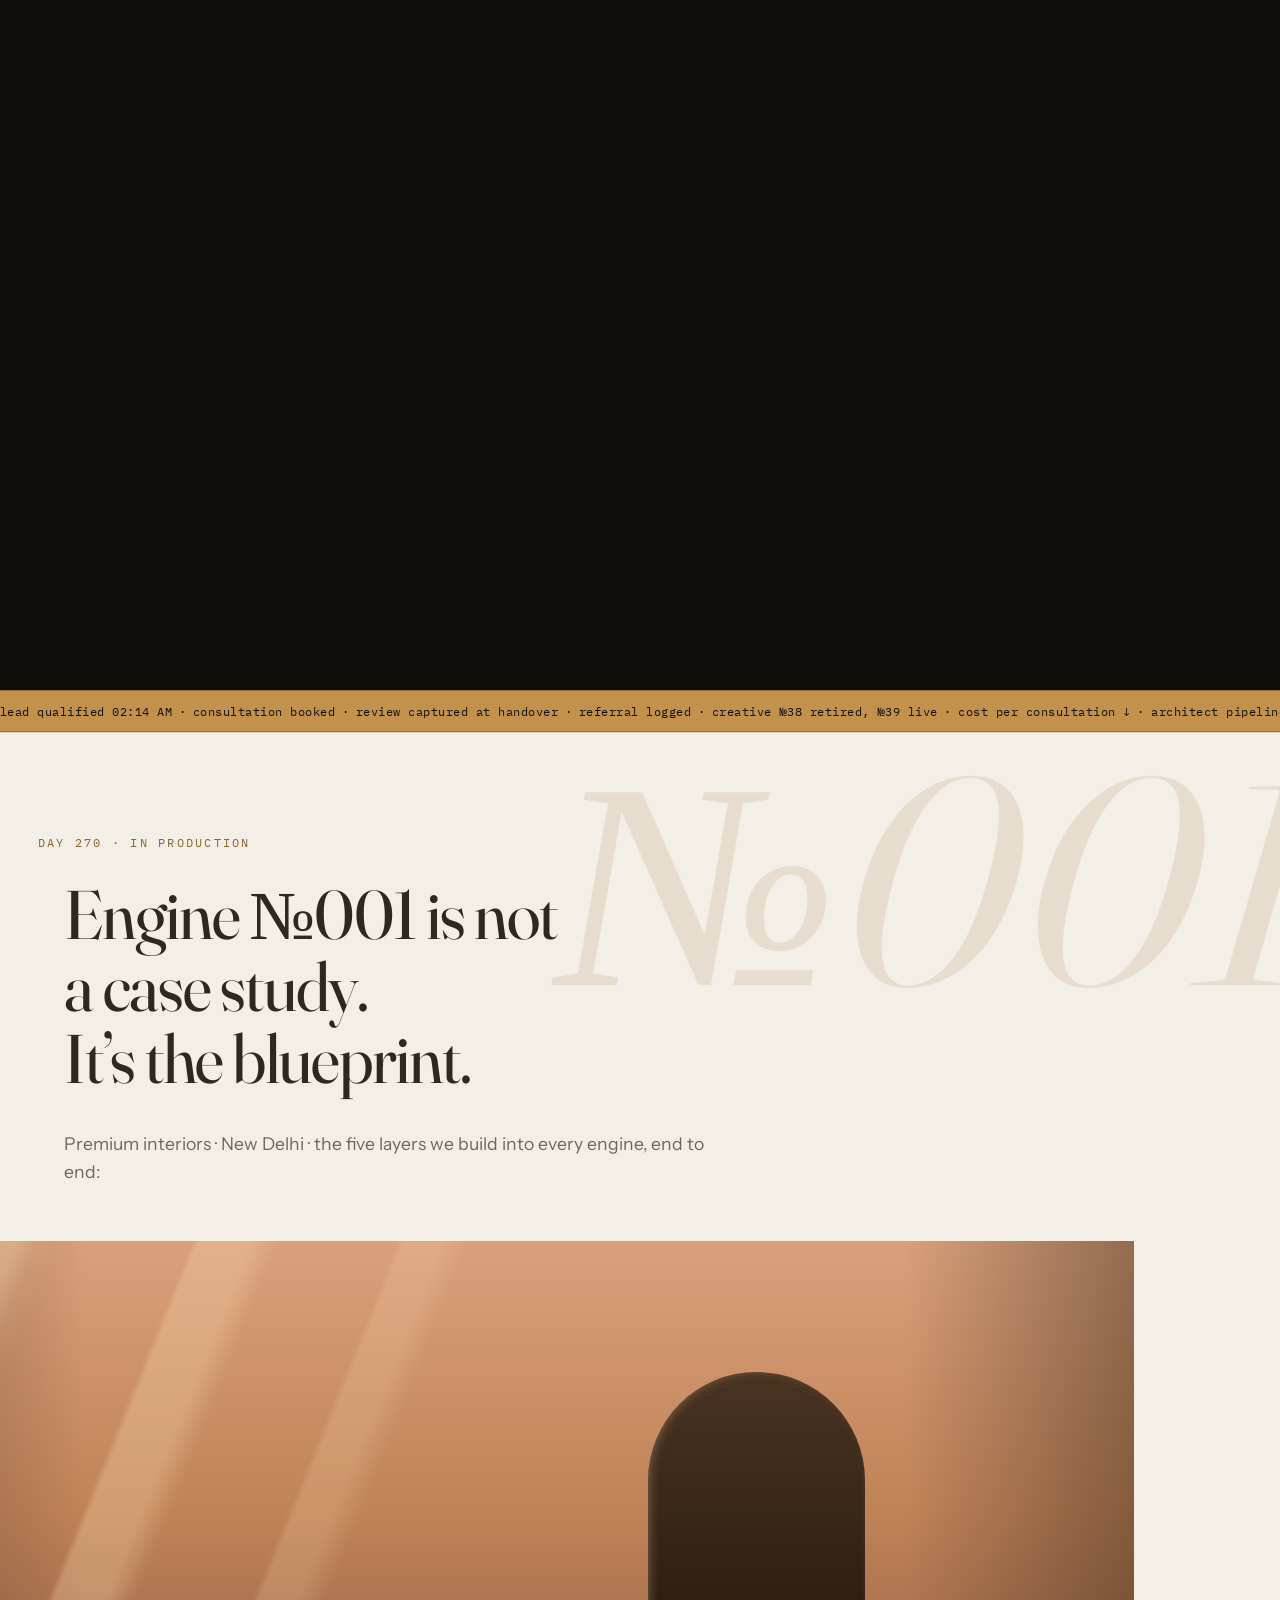
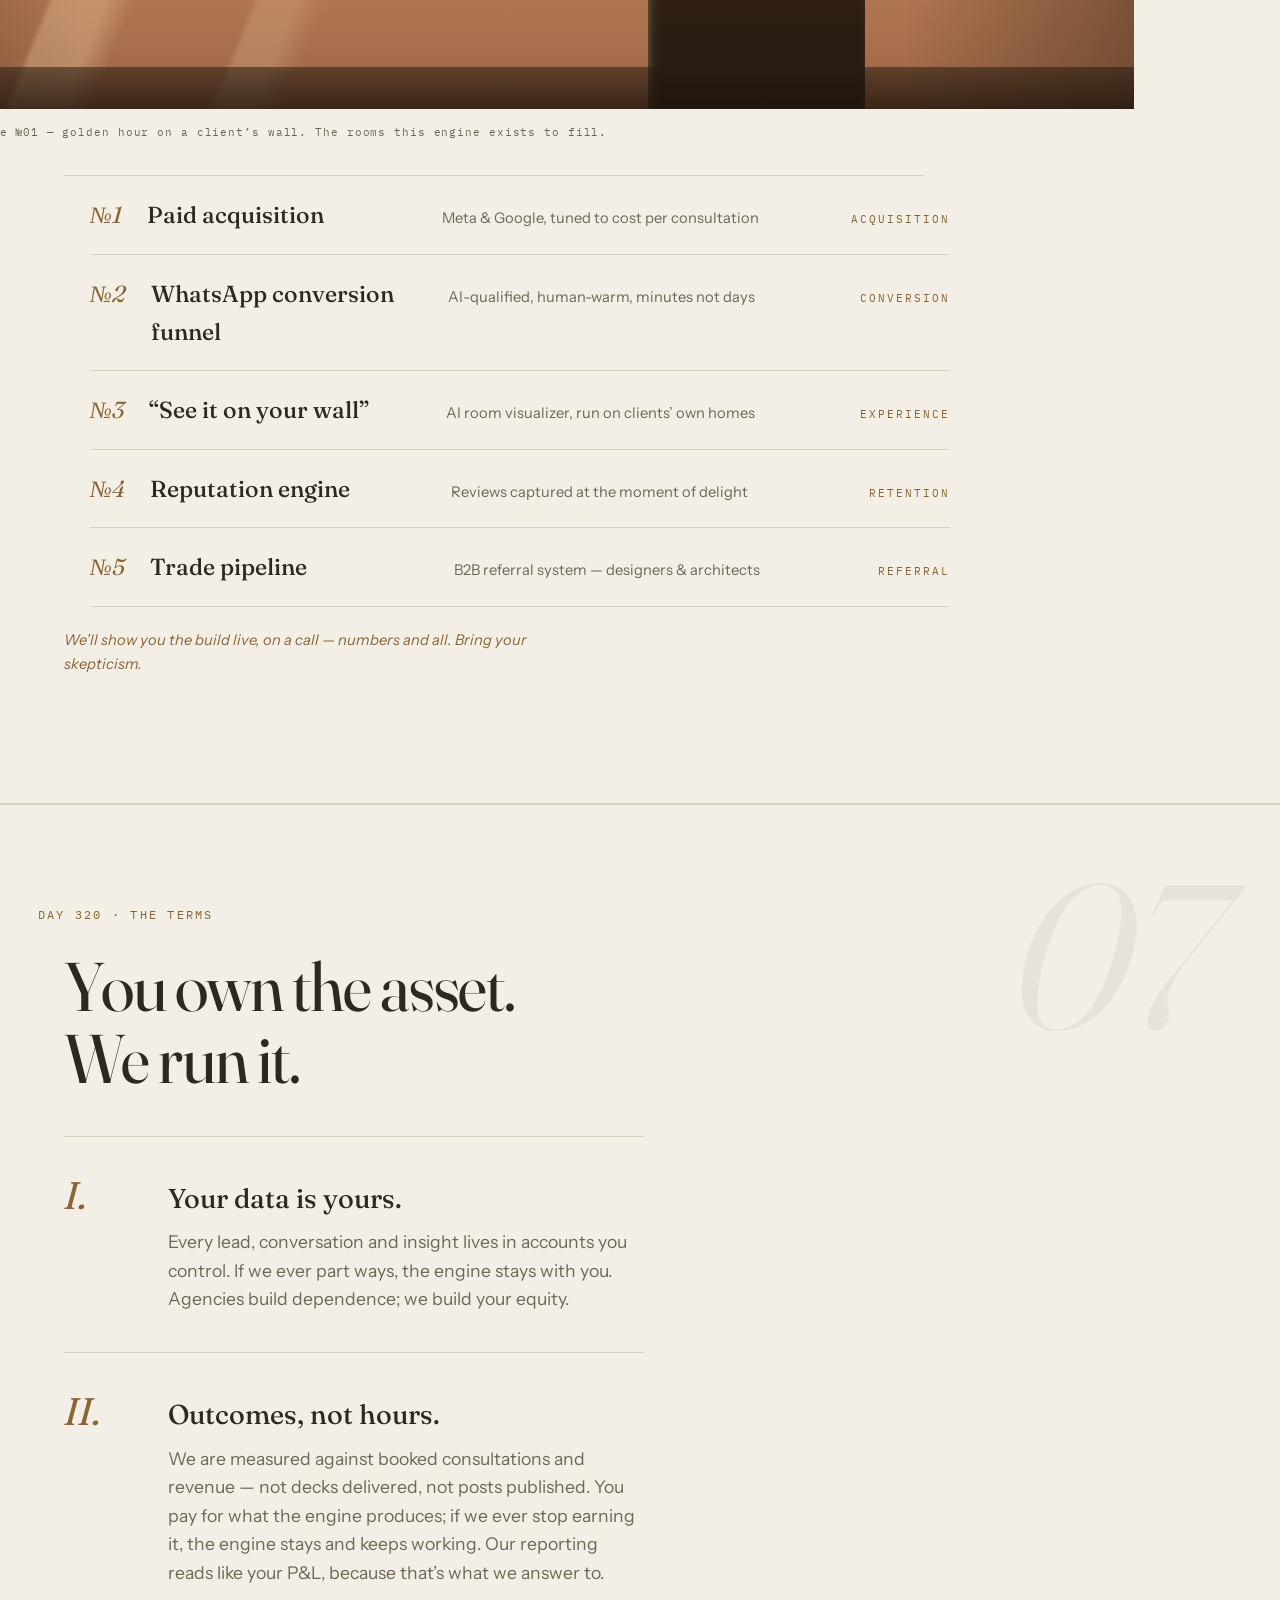
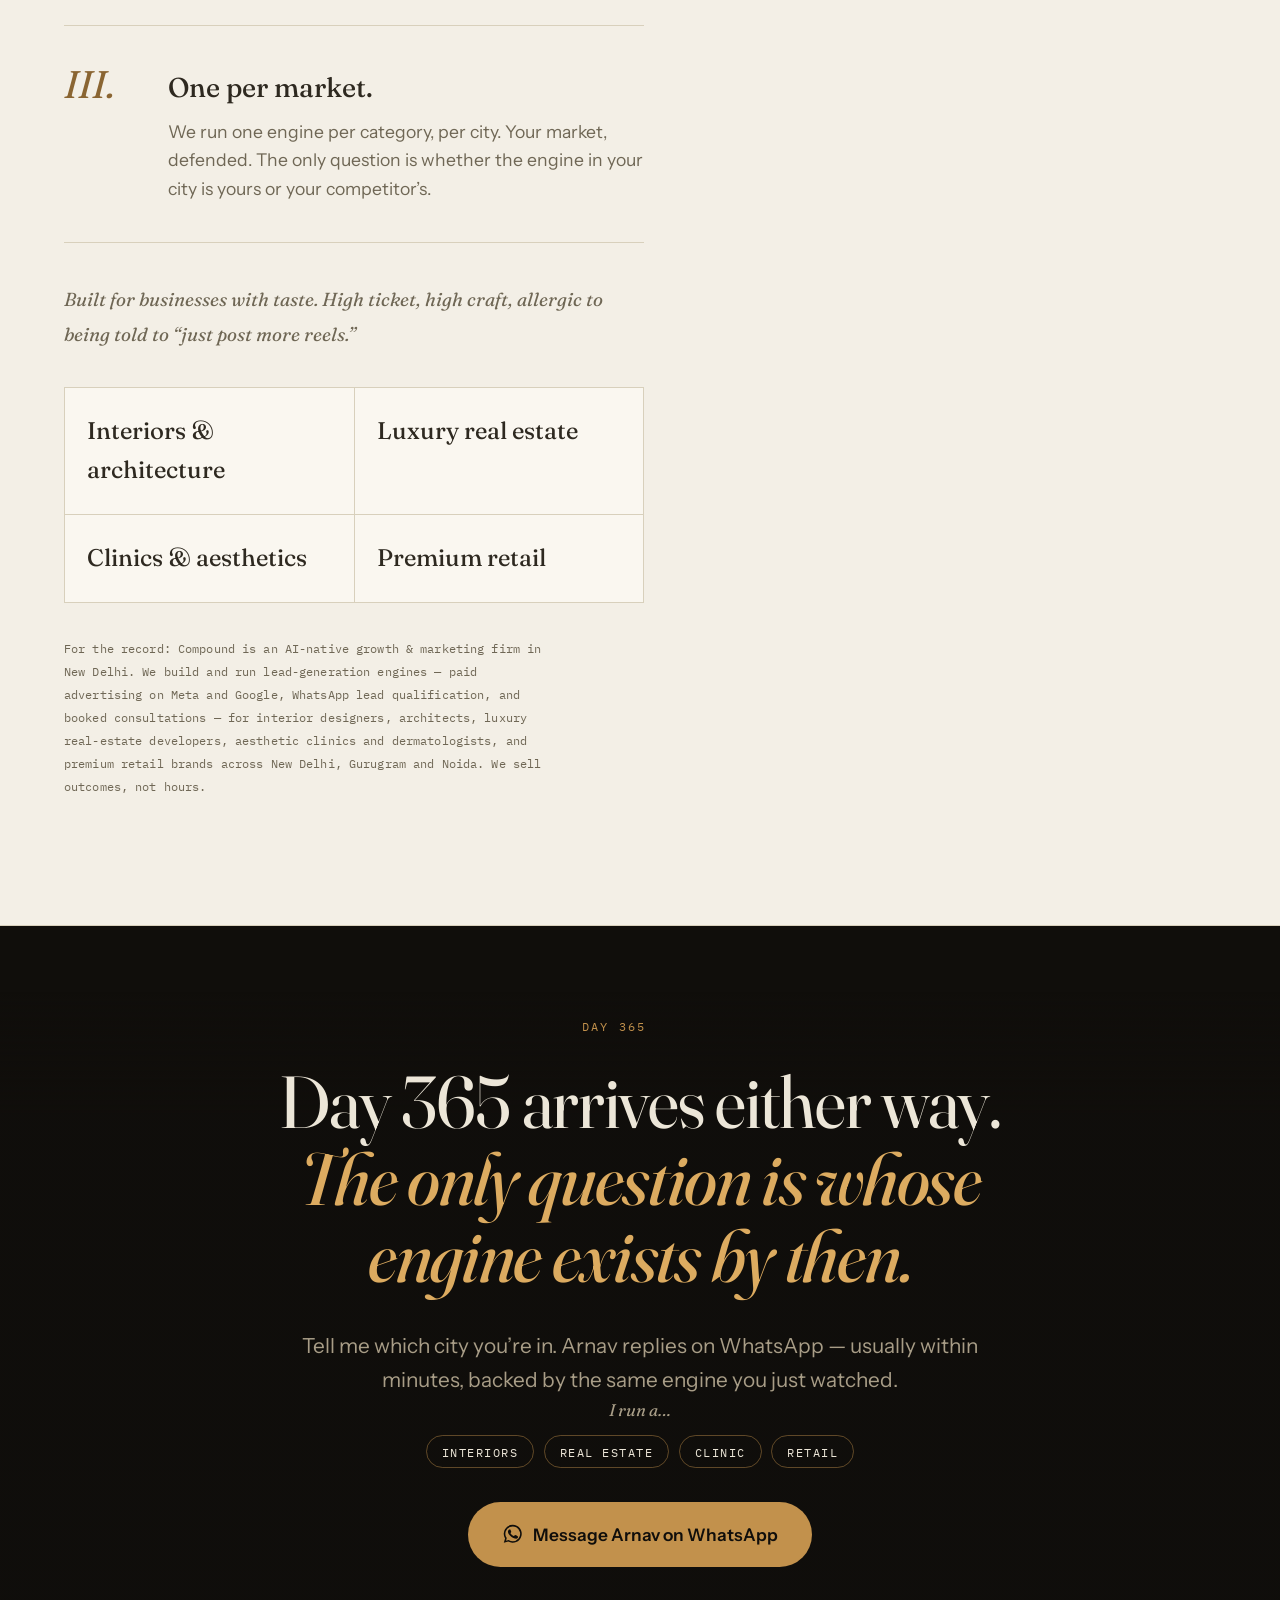
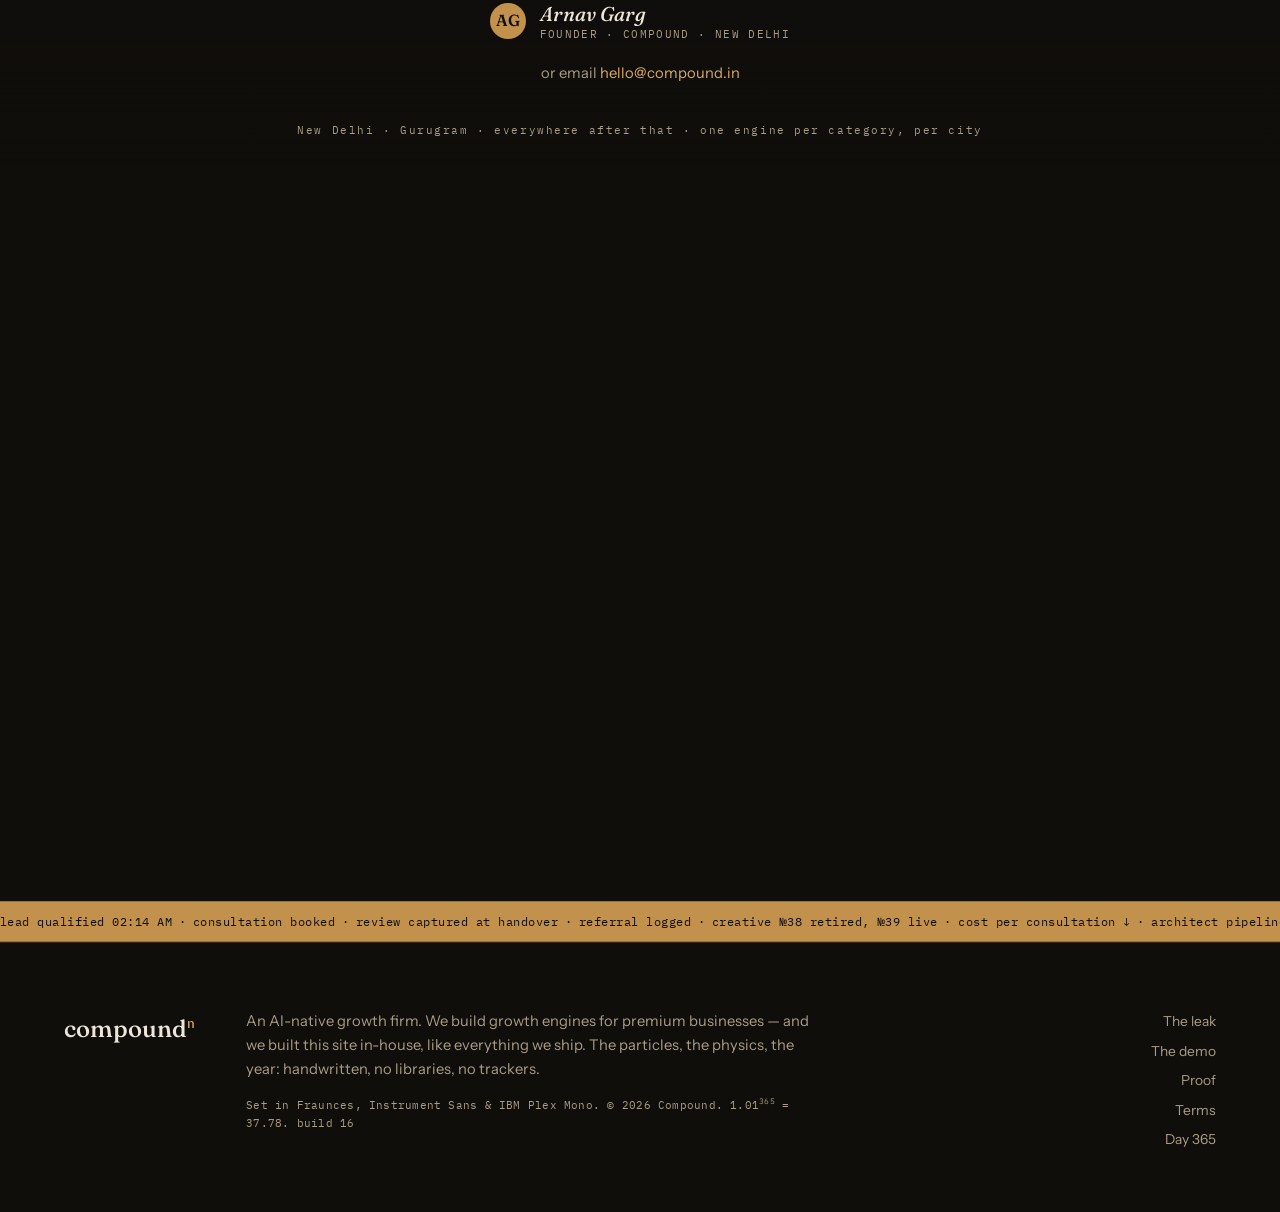
==== commit fea0e28a: "Maturity pass: safe-area edges, finale as a signed letter (build 16) - Phone edges fixed: viewport-f" ====
--- a/index.html
+++ b/index.html
@@ -19,7 +19,7 @@
   <link rel="icon" href="data:image/svg+xml,%3Csvg xmlns='http://www.w3.org/2000/svg' viewBox='0 0 64 64'%3E%3Crect width='64' height='64' rx='14' fill='%23100e0b'/%3E%3Ctext x='27' y='44' font-family='Georgia,serif' font-size='34' fill='%23F3EFE6' text-anchor='middle'%3EC%3C/text%3E%3Ctext x='47' y='28' font-family='Georgia,serif' font-size='18' fill='%23C2914C' text-anchor='middle'%3En%3C/text%3E%3C/svg%3E" />
   <link rel="preload" href="fonts/fraunces-var.woff2" as="font" type="font/woff2" crossorigin />
   <link rel="preload" href="fonts/instrument-var.woff2" as="font" type="font/woff2" crossorigin />
-  <link rel="stylesheet" href="styles.css?v=15" />
+  <link rel="stylesheet" href="styles.css?v=16" />
   <noscript><style>
     .reveal,.kin .kw i{opacity:1;visibility:visible;transform:none}
     #boot,#cursor,.hud{display:none!important}
@@ -324,26 +324,26 @@
             <span class="kin__line kin__line--accent"><span class="kw"><i>The</i></span> <span class="kw"><i>only</i></span> <span class="kw"><i>question</i></span> <span class="kw"><i>is</i></span> <span class="kw"><i>whose</i></span></span>
             <span class="kin__line kin__line--accent"><span class="kw"><i>engine</i></span> <span class="kw"><i>exists</i></span> <span class="kw"><i>by</i></span> <span class="kw"><i>then.</i></span></span>
           </h2>
+          <p class="lede reveal">Tell me which city you&rsquo;re in. Arnav replies on WhatsApp — usually within minutes, backed by the same engine you just watched.</p>
+          <p class="catpick reveal" aria-hidden="true"><em>I run a&hellip;</em></p>
+          <div class="catchips reveal" id="catChips" role="group" aria-label="Choose your category">
+            <button type="button" class="catchip" data-cat="an interiors studio">Interiors</button>
+            <button type="button" class="catchip" data-cat="a real-estate business">Real estate</button>
+            <button type="button" class="catchip" data-cat="a clinic">Clinic</button>
+            <button type="button" class="catchip" data-cat="a premium retail brand">Retail</button>
+          </div>
+          <div class="begin__actions reveal">
+            <a class="btn btn--brass btn--big" id="waMain" href="#" target="_blank" rel="noopener" data-cursor="WHATSAPP">
+              <svg class="wa" viewBox="0 0 24 24" aria-hidden="true"><path fill="currentColor" d="M12 2a10 10 0 0 0-8.6 15.1L2 22l5-1.3A10 10 0 1 0 12 2Zm0 18.2a8.2 8.2 0 0 1-4.2-1.1l-.3-.2-3 .8.8-2.9-.2-.3A8.2 8.2 0 1 1 12 20.2Zm4.6-6.1c-.3-.1-1.5-.7-1.7-.8-.2-.1-.4-.1-.6.1-.2.3-.6.8-.8 1-.1.2-.3.2-.5.1a6.7 6.7 0 0 1-3.4-2.9c-.3-.4 0-.5.1-.7l.4-.5c.1-.2.1-.3.2-.5 0-.2 0-.4-.1-.5l-.8-1.9c-.2-.5-.4-.4-.6-.4h-.5c-.2 0-.5 0-.7.3-.3.3-1 .9-1 2.2s1 2.6 1.1 2.8c.1.2 2 3.1 4.9 4.3.7.3 1.2.5 1.6.6.7.2 1.3.2 1.8.1.6-.1 1.5-.6 1.7-1.2.2-.6.2-1.1.2-1.2-.1-.1-.3-.2-.6-.3Z"/></svg>
+              Message Arnav on WhatsApp
+            </a>
+          </div>
           <div class="founder reveal">
             <span class="founder__mark" aria-hidden="true">AG</span>
             <span class="founder__by">
               <span class="founder__name">Arnav Garg</span>
               <span class="founder__role mono">Founder · Compound · New Delhi</span>
             </span>
-          </div>
-          <p class="lede reveal">Tell me which city you&rsquo;re in. Arnav replies on WhatsApp — usually within minutes, backed by the same engine you just watched.</p>
-          <p class="catpick reveal" aria-hidden="true">I run a&hellip;</p>
-          <div class="catchips reveal" id="catChips" role="group" aria-label="Choose your category">
-            <button type="button" class="catchip" data-cat="an interiors studio">Interiors</button>
-            <button type="button" class="catchip" data-cat="a real-estate business">Real estate</button>
-            <button type="button" class="catchip" data-cat="a clinic">Clinic</button>
-            <button type="button" class="catchip" data-cat="a premium retail brand">Retail</button>
-          </div>
-          <div class="begin__actions reveal">
-            <a class="btn btn--brass btn--big" id="waMain" href="#" target="_blank" rel="noopener" data-cursor="WHATSAPP">
-              <svg class="wa" viewBox="0 0 24 24" aria-hidden="true"><path fill="currentColor" d="M12 2a10 10 0 0 0-8.6 15.1L2 22l5-1.3A10 10 0 1 0 12 2Zm0 18.2a8.2 8.2 0 0 1-4.2-1.1l-.3-.2-3 .8.8-2.9-.2-.3A8.2 8.2 0 1 1 12 20.2Zm4.6-6.1c-.3-.1-1.5-.7-1.7-.8-.2-.1-.4-.1-.6.1-.2.3-.6.8-.8 1-.1.2-.3.2-.5.1a6.7 6.7 0 0 1-3.4-2.9c-.3-.4 0-.5.1-.7l.4-.5c.1-.2.1-.3.2-.5 0-.2 0-.4-.1-.5l-.8-1.9c-.2-.5-.4-.4-.6-.4h-.5c-.2 0-.5 0-.7.3-.3.3-1 .9-1 2.2s1 2.6 1.1 2.8c.1.2 2 3.1 4.9 4.3.7.3 1.2.5 1.6.6.7.2 1.3.2 1.8.1.6-.1 1.5-.6 1.7-1.2.2-.6.2-1.1.2-1.2-.1-.1-.3-.2-.6-.3Z"/></svg>
-              Message Arnav on WhatsApp
-            </a>
           </div>
           <p class="begin__alt reveal">or email <a id="mailLink" href="mailto:hello@compound.in?subject=A%20growth%20engine%20for%20my%20business" data-cursor="EMAIL">hello@compound.in</a></p>
           <p class="begin__where mono reveal">New Delhi · Gurugram · everywhere after that · one engine per category, per city</p>
@@ -366,7 +366,7 @@
       <p class="colophon__mark">compound<sup>n</sup></p>
       <div class="colophon__text">
         <p>An AI-native growth firm. We build growth engines for premium businesses — and we built this site in-house, like everything we ship. The particles, the physics, the year: handwritten, no libraries, no trackers.</p>
-        <p class="colophon__fine mono">Set in Fraunces, Instrument Sans &amp; IBM Plex Mono. © 2026 Compound. 1.01<sup>365</sup> = 37.78. <span id="buildTag">build 15</span></p>
+        <p class="colophon__fine mono">Set in Fraunces, Instrument Sans &amp; IBM Plex Mono. © 2026 Compound. 1.01<sup>365</sup> = 37.78. <span id="buildTag">build 16</span></p>
       </div>
       <nav class="colophon__nav" aria-label="Footer">
         <a href="#leak">The leak</a>
@@ -378,7 +378,7 @@
     </div>
   </footer>
 
-  <script src="engine.js?v=15"></script>
-  <script src="main.js?v=15"></script>
+  <script src="engine.js?v=16"></script>
+  <script src="main.js?v=16"></script>
 </body>
 </html>
--- a/styles.css
+++ b/styles.css
@@ -89,7 +89,9 @@
   --gap-2: clamp(1.7rem, 3.8vh, 2.6rem);
   --gap-3: clamp(2rem, 4.5vh, 3rem);
 
-  --pad-x: clamp(1.4rem, 5vw, 4.5rem);
+  /* content padding always clears notches and rounded corners
+     (viewport-fit=cover lets the ink run under them; text must not) */
+  --pad-x: max(clamp(1.4rem, 5vw, 4.5rem), env(safe-area-inset-left), env(safe-area-inset-right));
   --ease: cubic-bezier(0.22, 0.61, 0.21, 1);
 }
 
@@ -219,7 +221,7 @@
   display: flex;
   align-items: center;
   justify-content: space-between;
-  padding: 0.95rem var(--pad-x);
+  padding: calc(0.95rem + env(safe-area-inset-top, 0px)) var(--pad-x) 0.95rem;
   transition: background 0.5s var(--ease), box-shadow 0.5s var(--ease), padding 0.5s var(--ease);
 }
 .nav.is-scrolled {
@@ -265,8 +267,8 @@
 }
 .hud__day {
   position: fixed;
-  left: clamp(1.1rem, 3.5vw, 2.6rem);
-  bottom: clamp(0.9rem, 3vw, 2rem);
+  left: max(clamp(1.1rem, 3.5vw, 2.6rem), env(safe-area-inset-left));
+  bottom: calc(clamp(0.9rem, 3vw, 2rem) + env(safe-area-inset-bottom, 0px));
   z-index: 90;
   display: flex;
   align-items: baseline;
@@ -287,8 +289,8 @@
 
 .hud__chapter {
   position: fixed;
-  right: clamp(1.1rem, 3.5vw, 2.6rem);
-  bottom: clamp(1rem, 3vw, 2.1rem);
+  right: max(clamp(1.1rem, 3.5vw, 2.6rem), env(safe-area-inset-right));
+  bottom: calc(clamp(1rem, 3vw, 2.1rem) + env(safe-area-inset-bottom, 0px));
   z-index: 90;
   font-size: var(--fs-micro);
   letter-spacing: 0.26em;
@@ -300,8 +302,8 @@
 @media (max-width: 600px) {
   .hud__chapter {
     right: auto;
-    left: clamp(1.1rem, 3.5vw, 2.6rem);
-    bottom: calc(clamp(0.9rem, 3vw, 2rem) + 2.4rem);
+    left: max(clamp(1.1rem, 3.5vw, 2.6rem), env(safe-area-inset-left));
+    bottom: calc(clamp(0.9rem, 3vw, 2rem) + env(safe-area-inset-bottom, 0px) + 2.4rem);
     font-size: 0.58rem;
     letter-spacing: 0.22em;
   }
@@ -703,19 +705,16 @@
 
 /* ---------- founder ---------- */
 
+/* a signature, not a widget */
 .founder {
   display: inline-flex;
   align-items: center;
   gap: 0.85rem;
-  margin: 0 auto var(--gap-2);
-  padding: 0.55rem 1.1rem 0.55rem 0.6rem;
-  border: 1px solid var(--ink-line);
-  border-radius: 999px;
-  background: rgba(16, 14, 11, 0.5);
+  margin: var(--gap-2) auto 0.2rem;
 }
 .founder__mark {
-  width: 42px;
-  height: 42px;
+  width: 36px;
+  height: 36px;
   border-radius: 50%;
   background: var(--brass);
   color: var(--ink);
@@ -727,18 +726,17 @@
   place-items: center;
   flex: none;
 }
-.founder__by { display: flex; flex-direction: column; text-align: left; line-height: 1.25; }
-.founder__name { font-family: var(--serif); font-weight: 500; font-size: 1.1rem; }
+.founder__by { display: flex; flex-direction: column; text-align: left; line-height: 1.3; }
+.founder__name { font-family: var(--serif); font-style: italic; font-weight: 480; font-size: 1.25rem; }
 .founder__role { font-size: var(--fs-micro); letter-spacing: 0.12em; text-transform: uppercase; color: var(--t-on-ink-mute); }
 
 /* ---------- category prefill chips ---------- */
 
 .catpick {
-  font-size: var(--fs-label);
-  letter-spacing: 0.12em;
-  text-transform: uppercase;
+  font-family: var(--serif);
+  font-size: 1.05rem;
   color: var(--t-on-ink-mute);
-  margin-bottom: 0.8rem;
+  margin-bottom: 0.7rem;
 }
 .catchips {
   display: flex;
@@ -747,18 +745,19 @@
   justify-content: center;
 }
 .catchip {
-  font-family: var(--sans);
-  font-size: 0.92rem;
-  font-weight: 550;
+  font-family: var(--mono);
+  font-size: var(--fs-label);
+  letter-spacing: 0.12em;
+  text-transform: uppercase;
   color: var(--t-on-ink);
-  background: rgba(16, 14, 11, 0.5);
-  border: 1px solid var(--ink-line);
+  background: transparent;
+  border: 1px solid rgba(194, 145, 76, 0.45);
   border-radius: 999px;
-  padding: 0.55em 1.2em;
+  padding: 0.6em 1.2em;
   cursor: pointer;
   transition: all 0.25s var(--ease);
 }
-.catchip:hover { border-color: var(--brass); color: var(--brass-2); }
+.catchip:hover { border-color: var(--brass-2); color: var(--brass-2); }
 .catchip.is-on { background: var(--brass); border-color: var(--brass); color: var(--ink); }
 
 /* ---------- demo / phone ---------- */
@@ -1360,6 +1359,16 @@
    clip (unlike hidden) does not create a scroll container, so the
    sticky pin inside survives */
 .ch--begin { overflow-x: clip; }
+@media (max-width: 760px) {
+  .ch--proof .bigno {
+    position: static;
+    font-size: clamp(4.2rem, 17vw, 6.5rem);
+    color: rgba(138, 101, 50, 0.18);
+    text-align: right;
+    padding: 1.2rem var(--pad-x) 0;
+    line-height: 1;
+  }
+}
 .bigno {
   position: absolute;
   top: clamp(0.4rem, 2.5vw, 1.8rem);
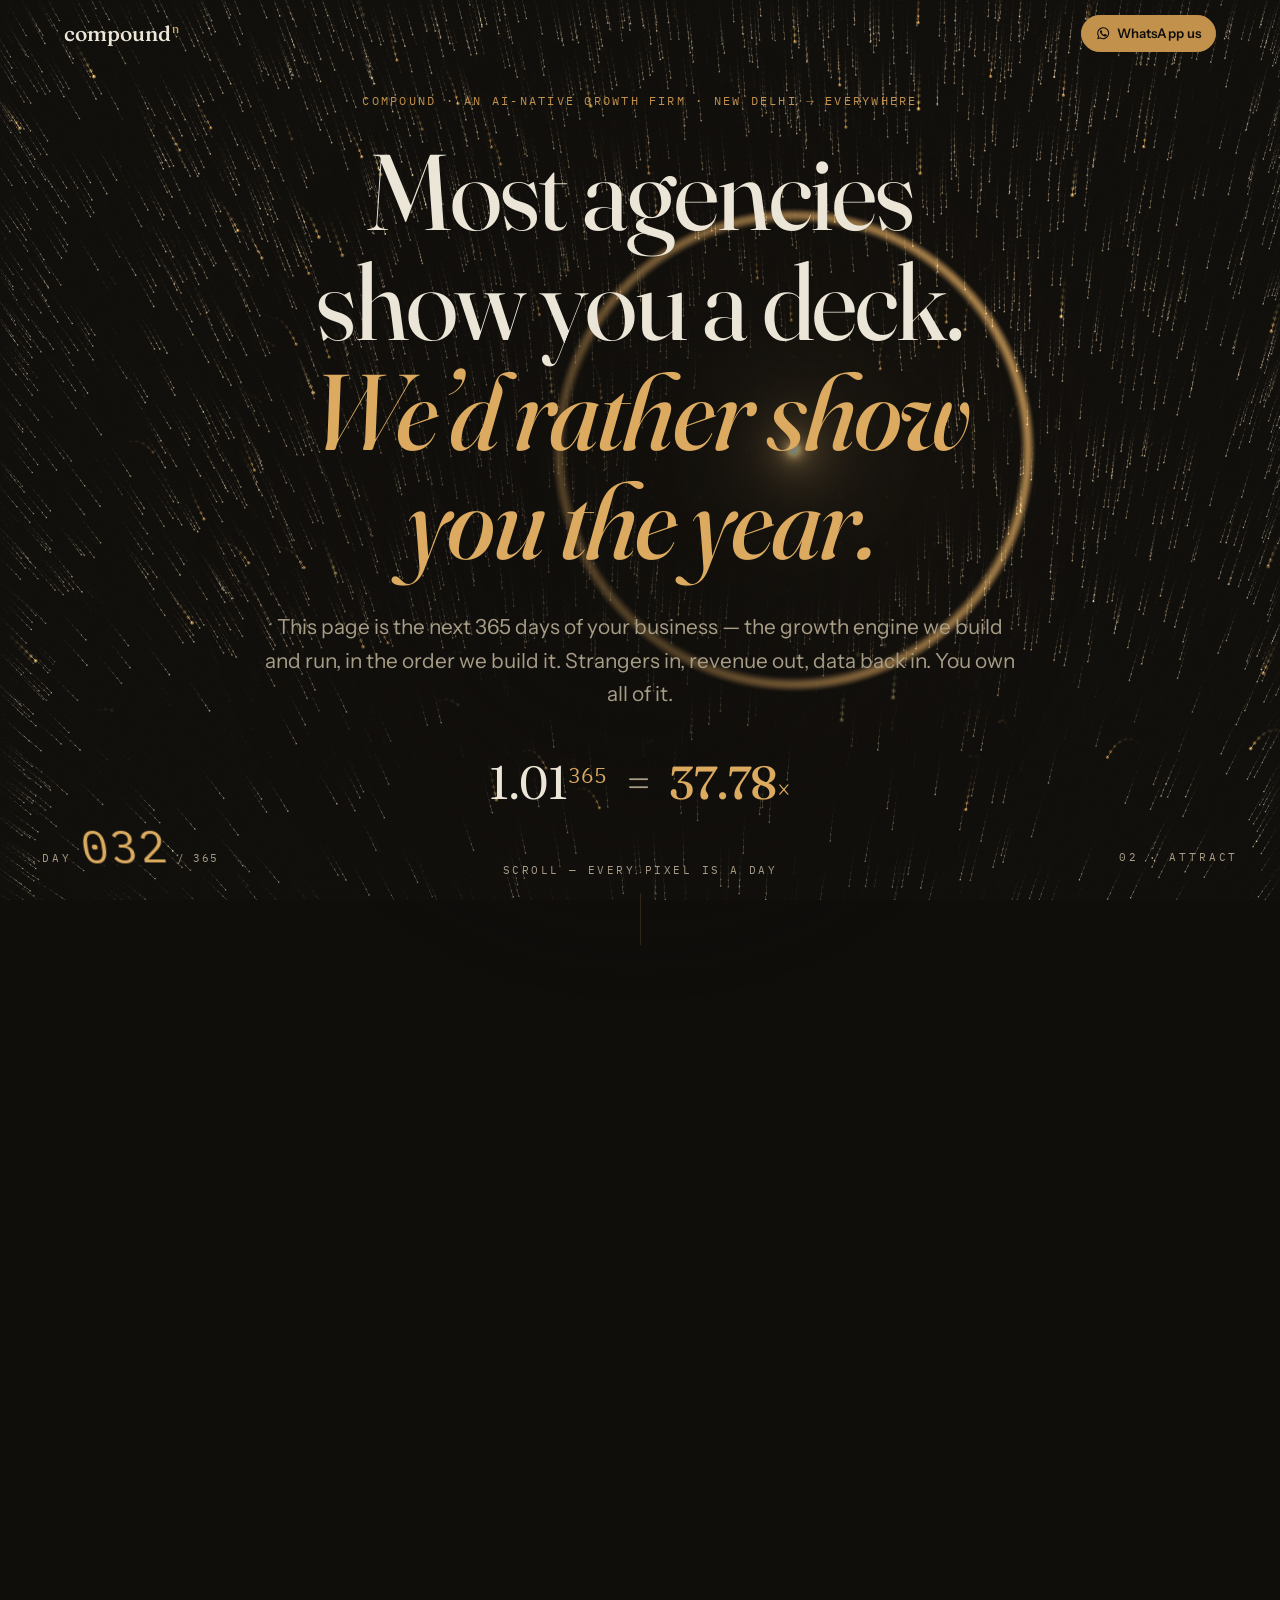
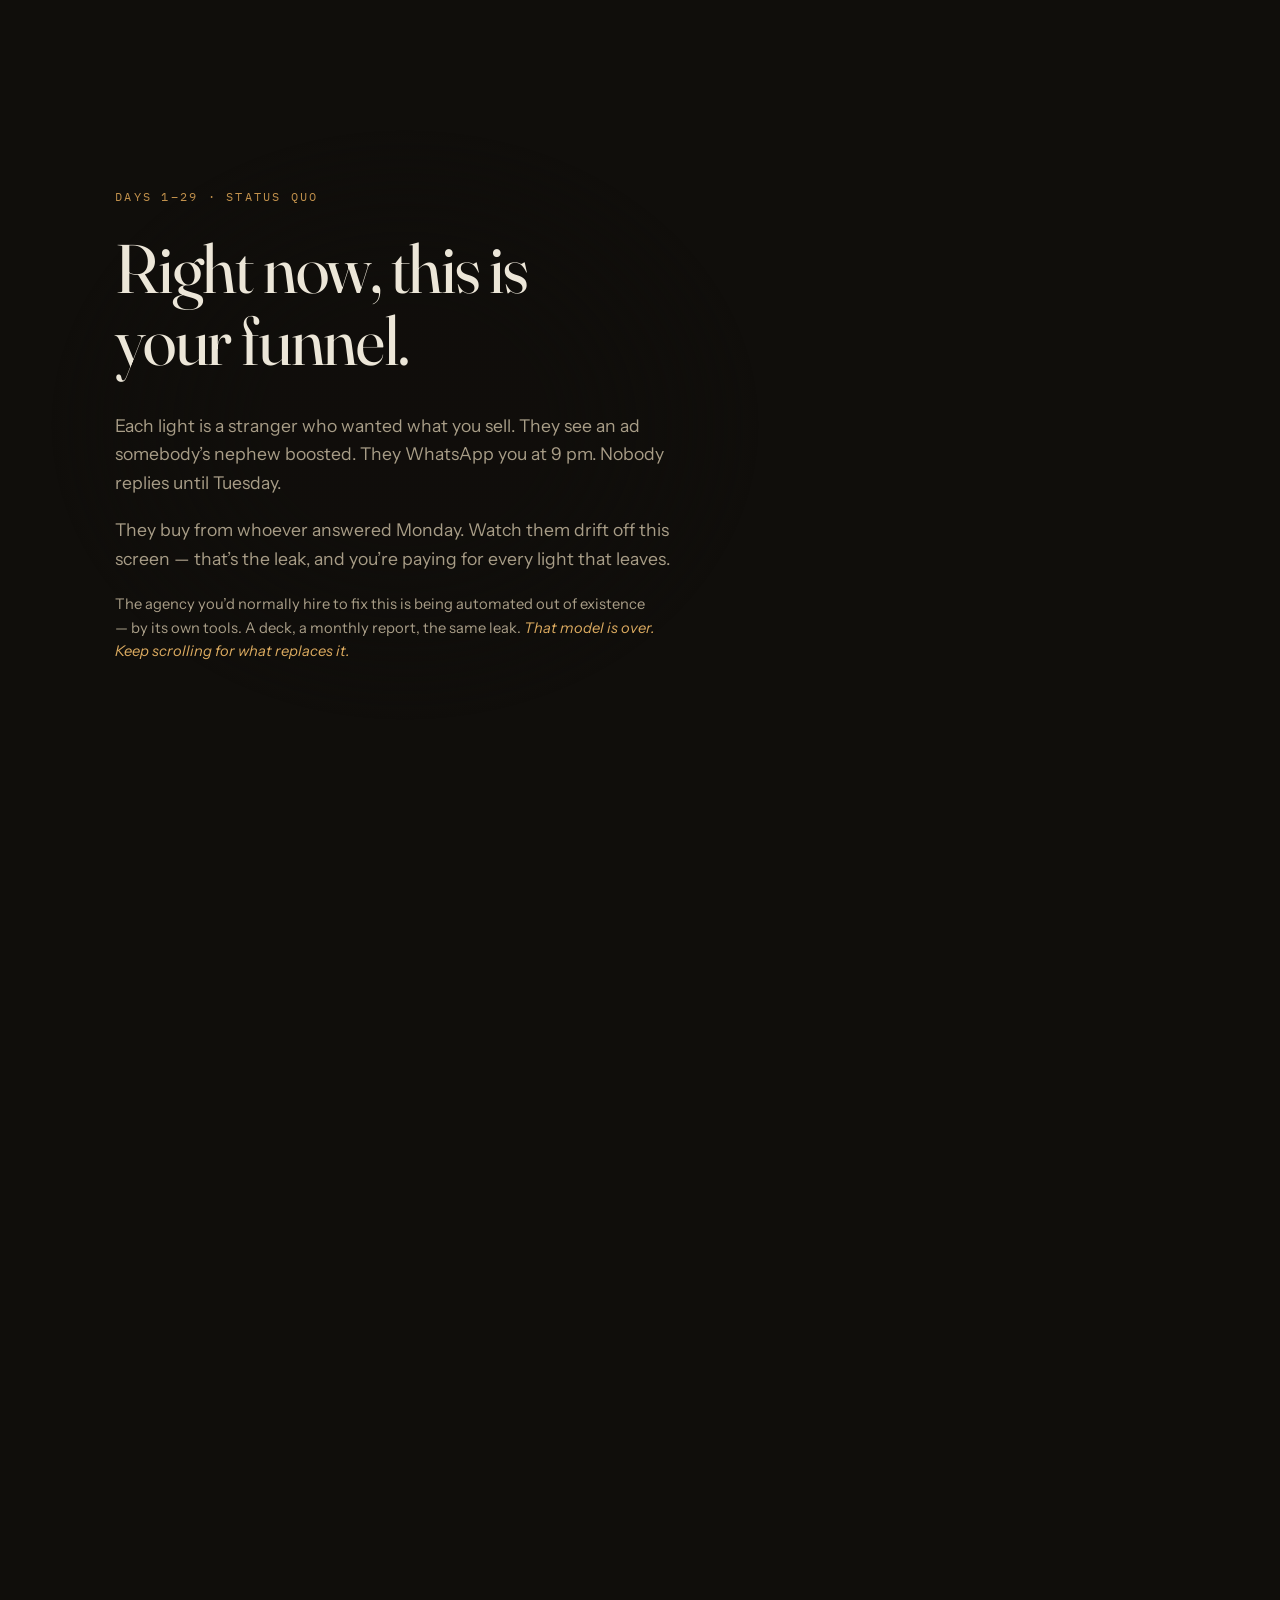
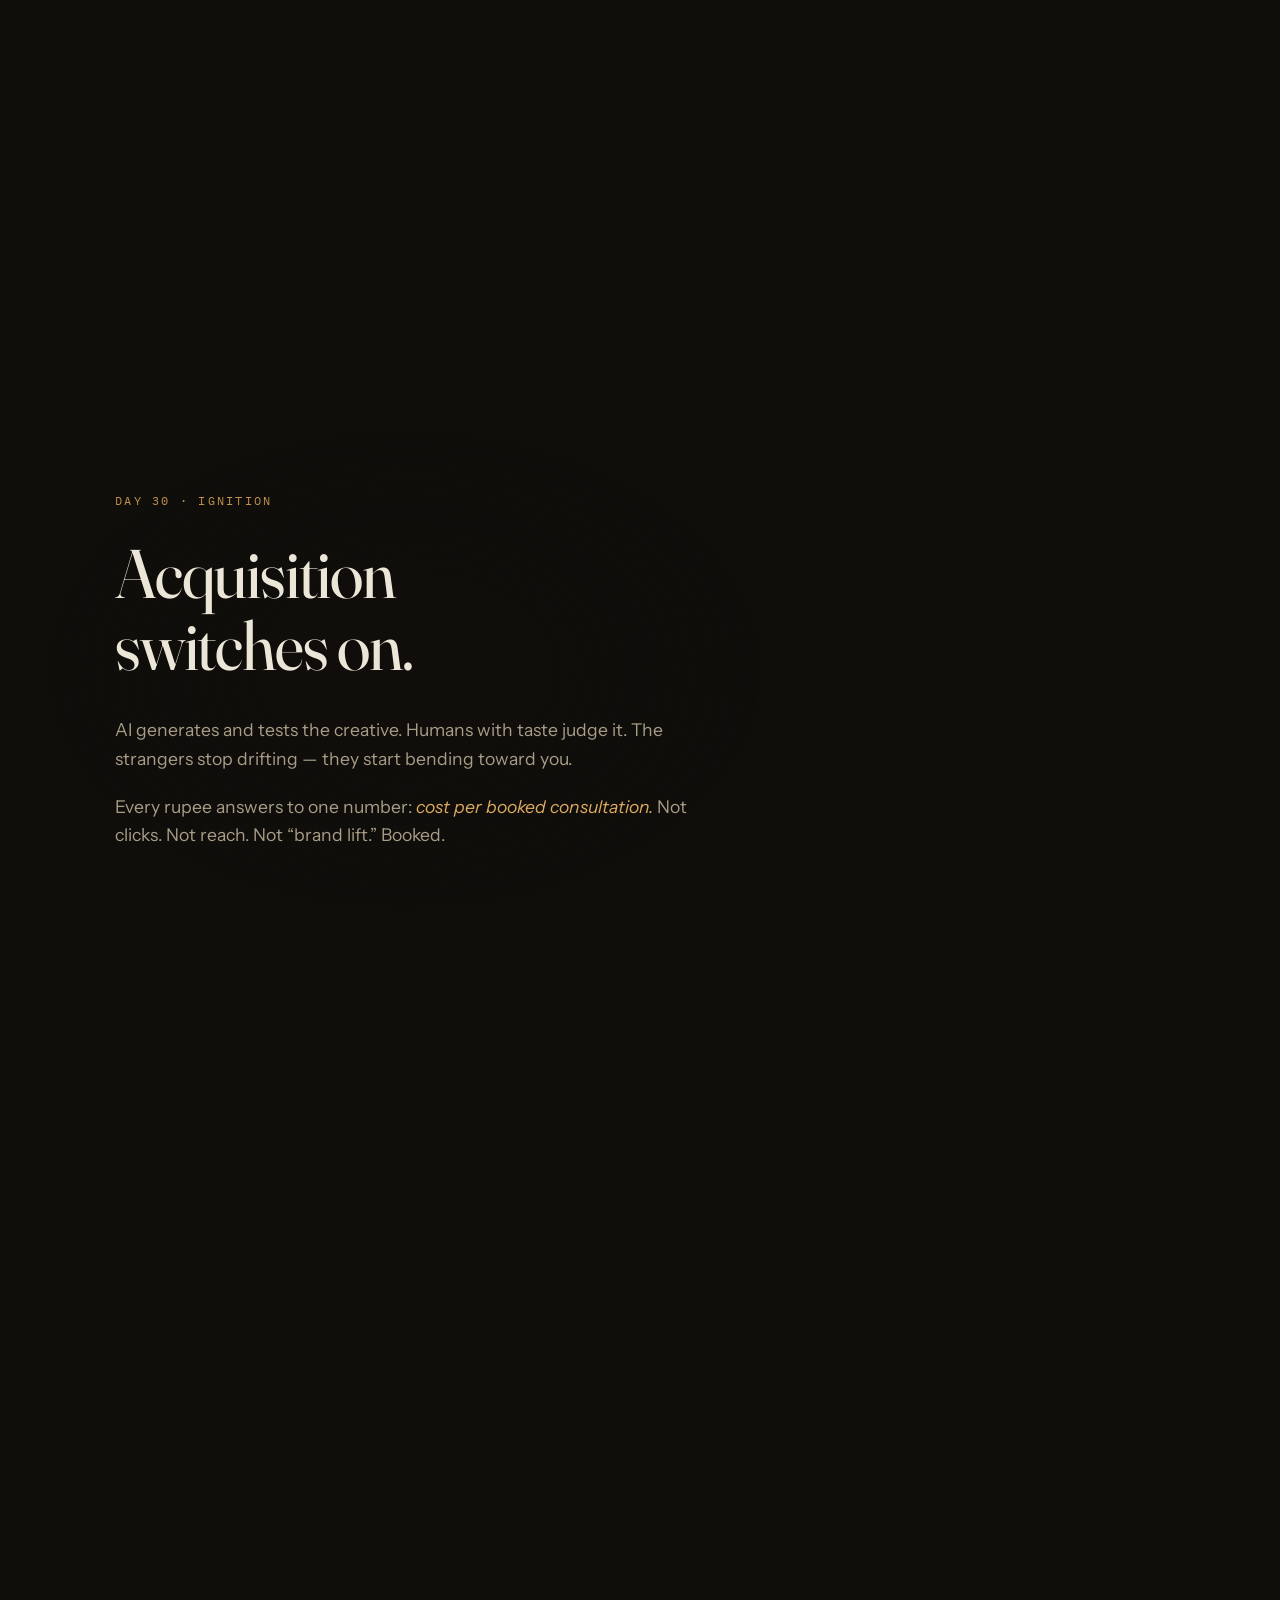
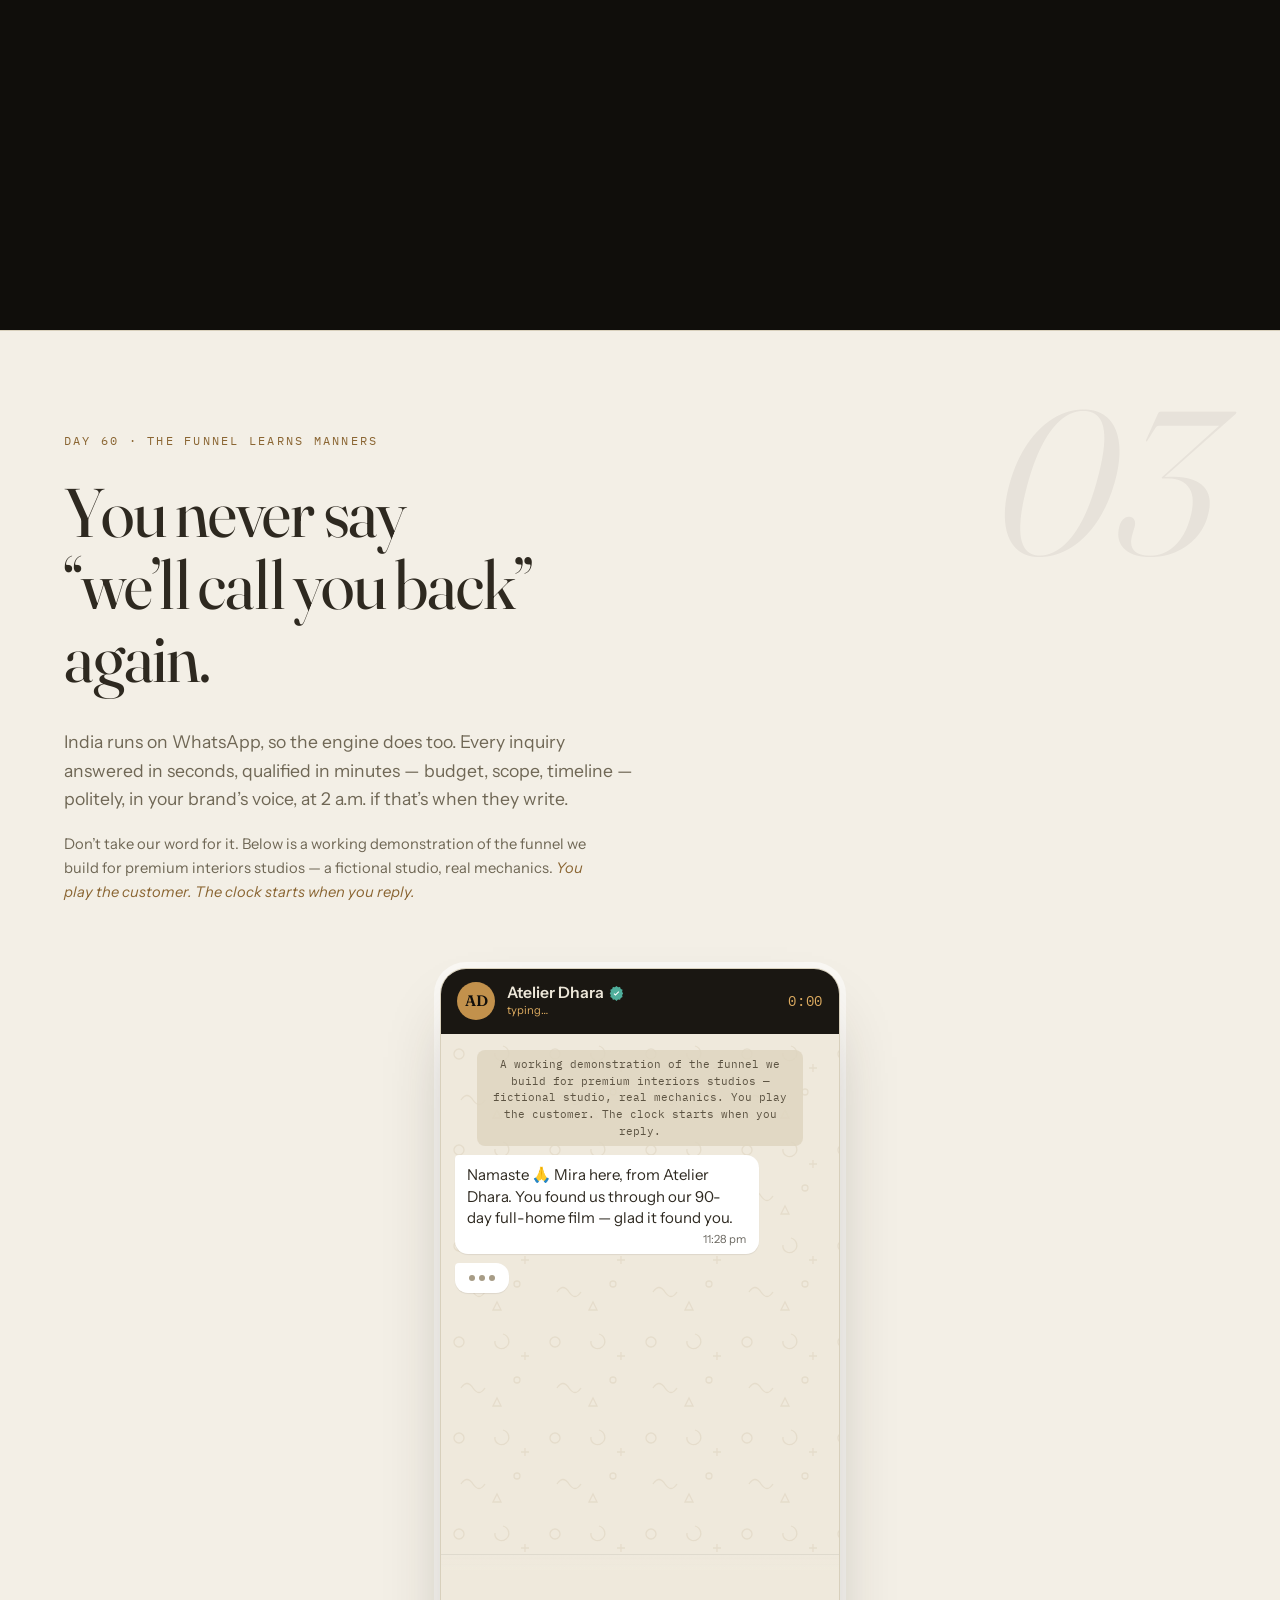
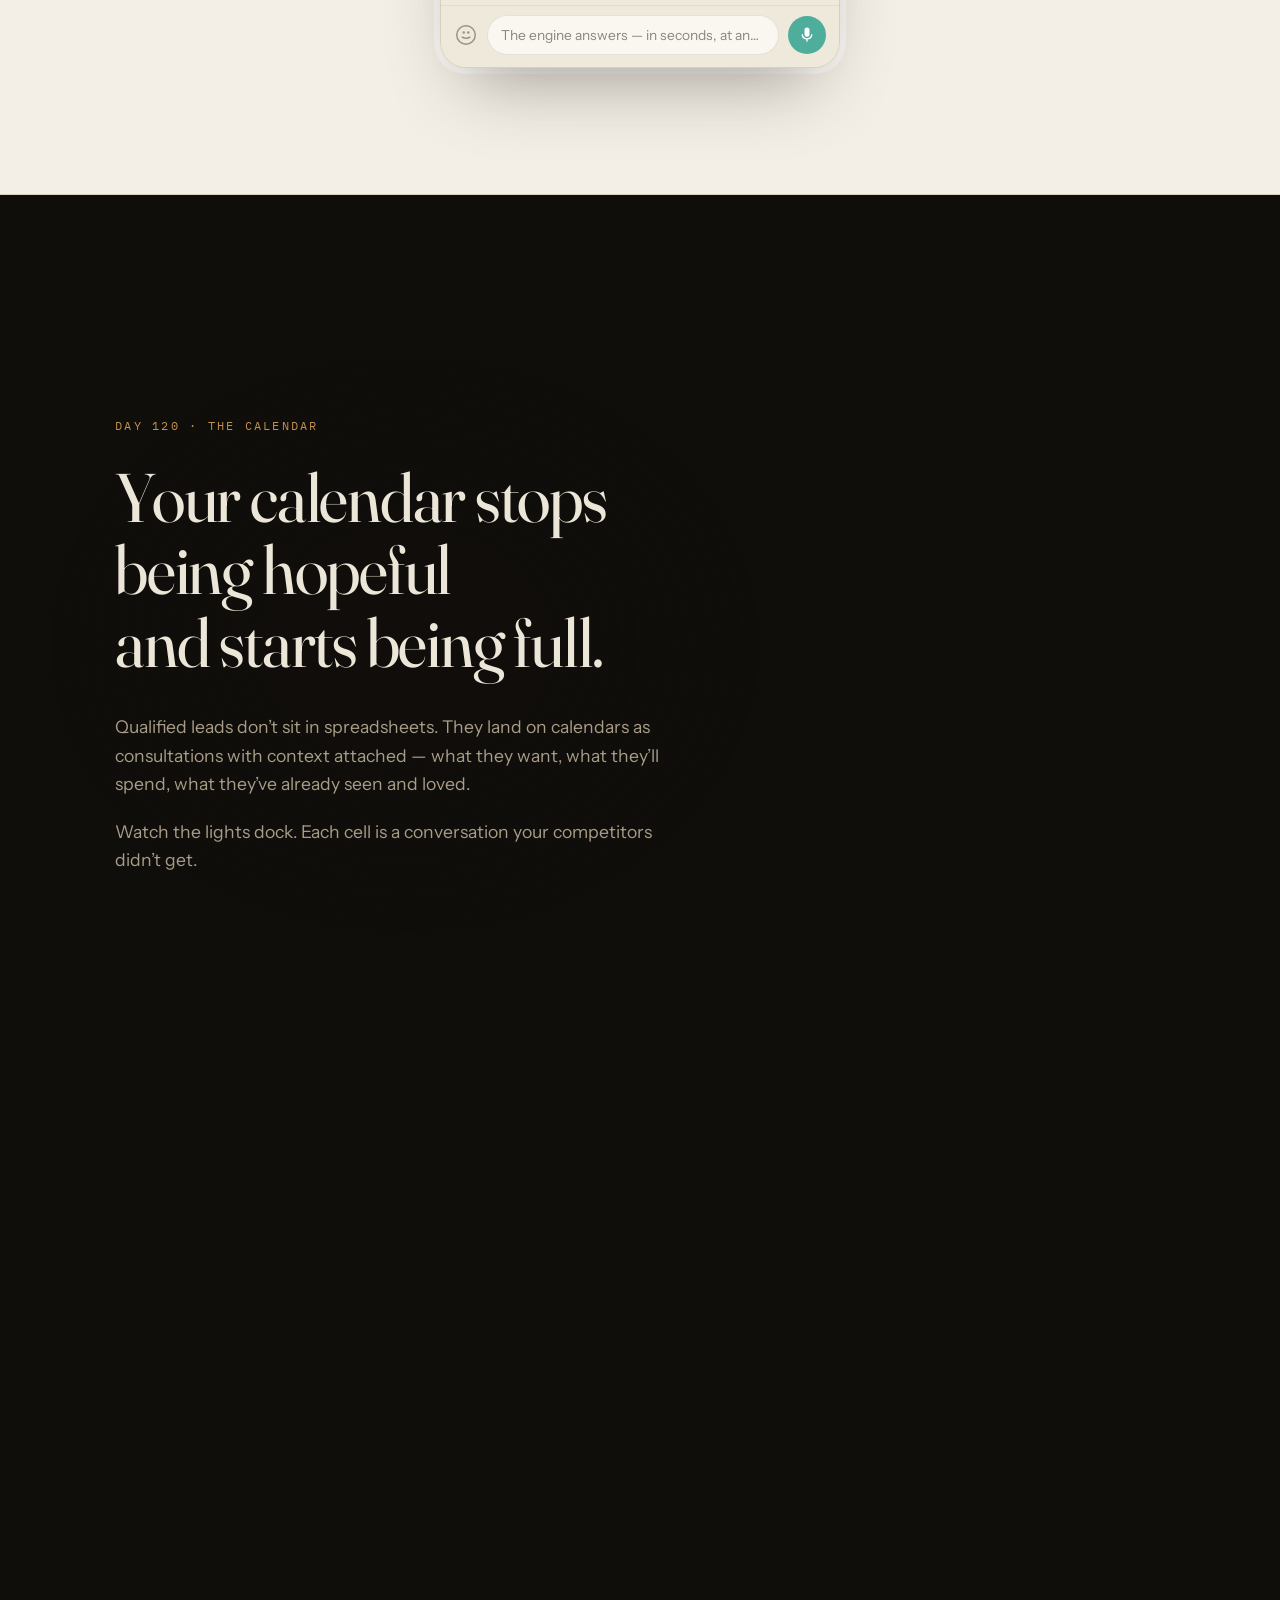
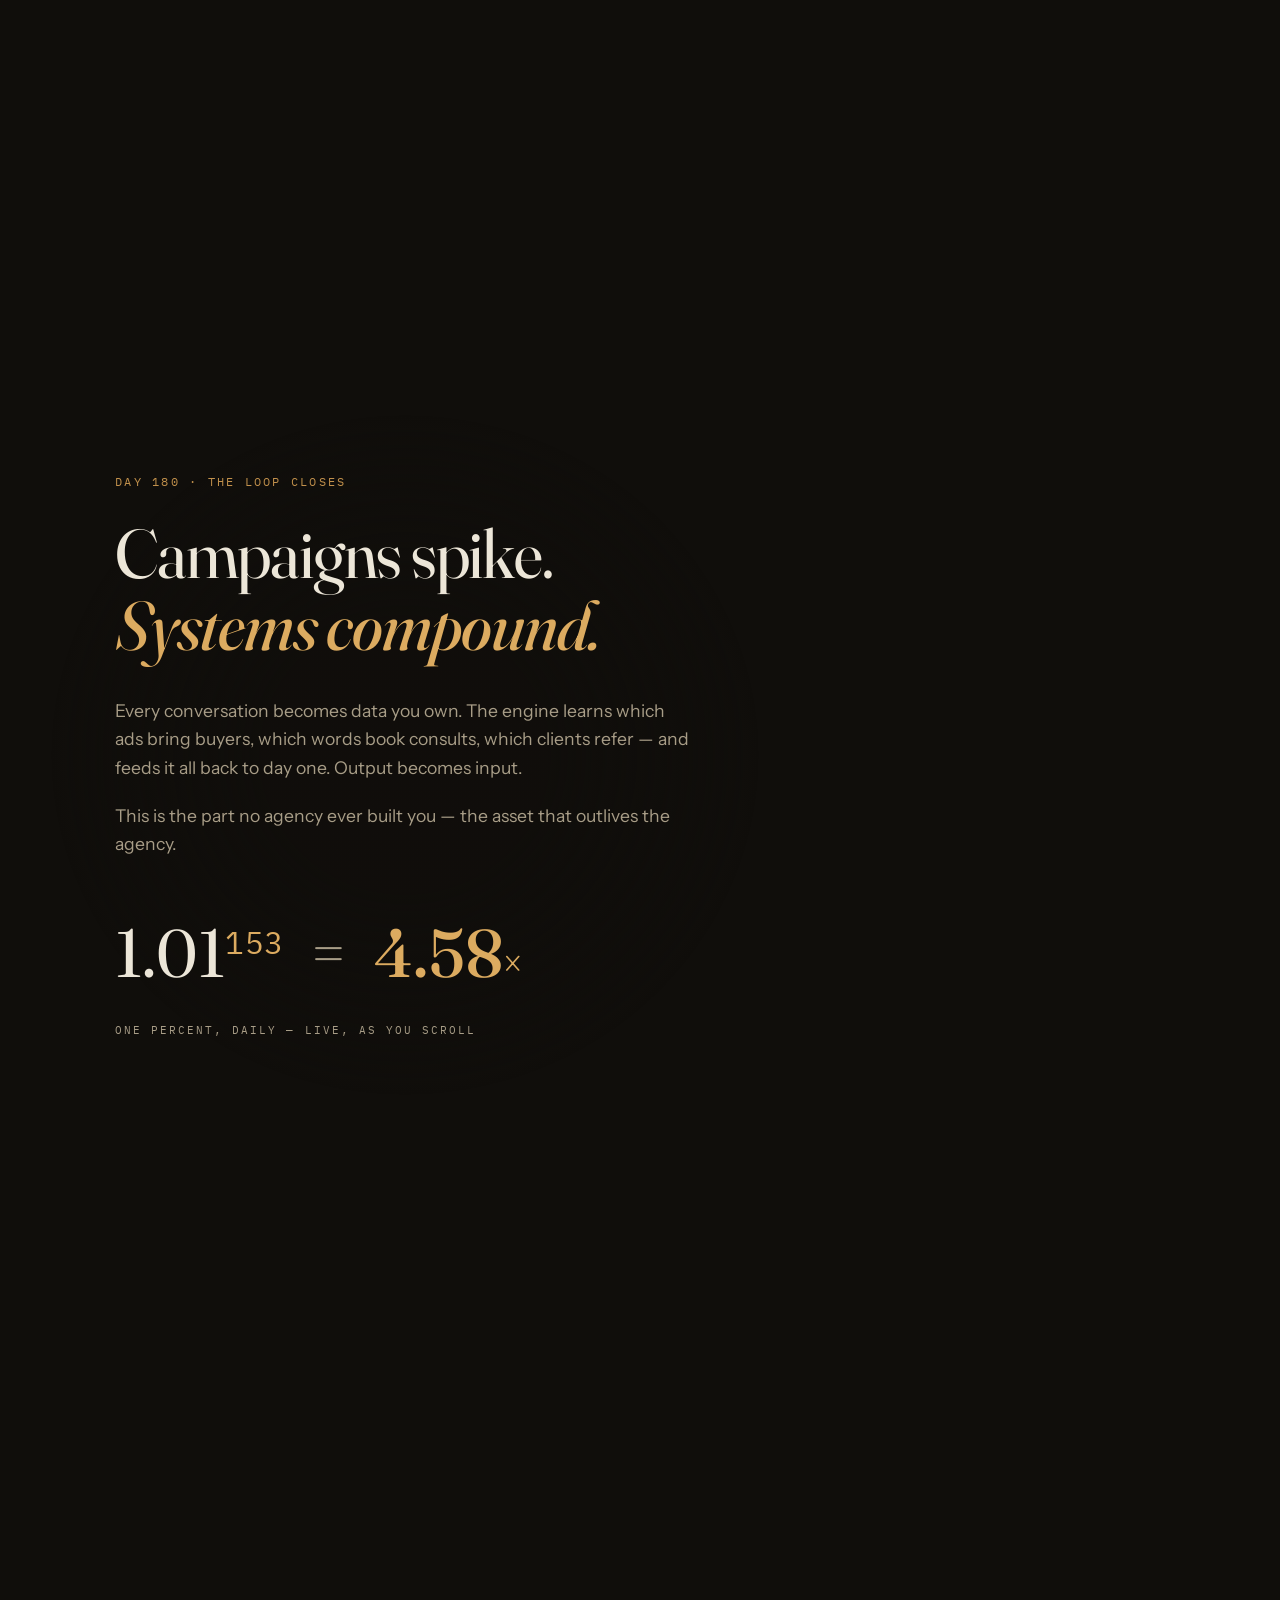
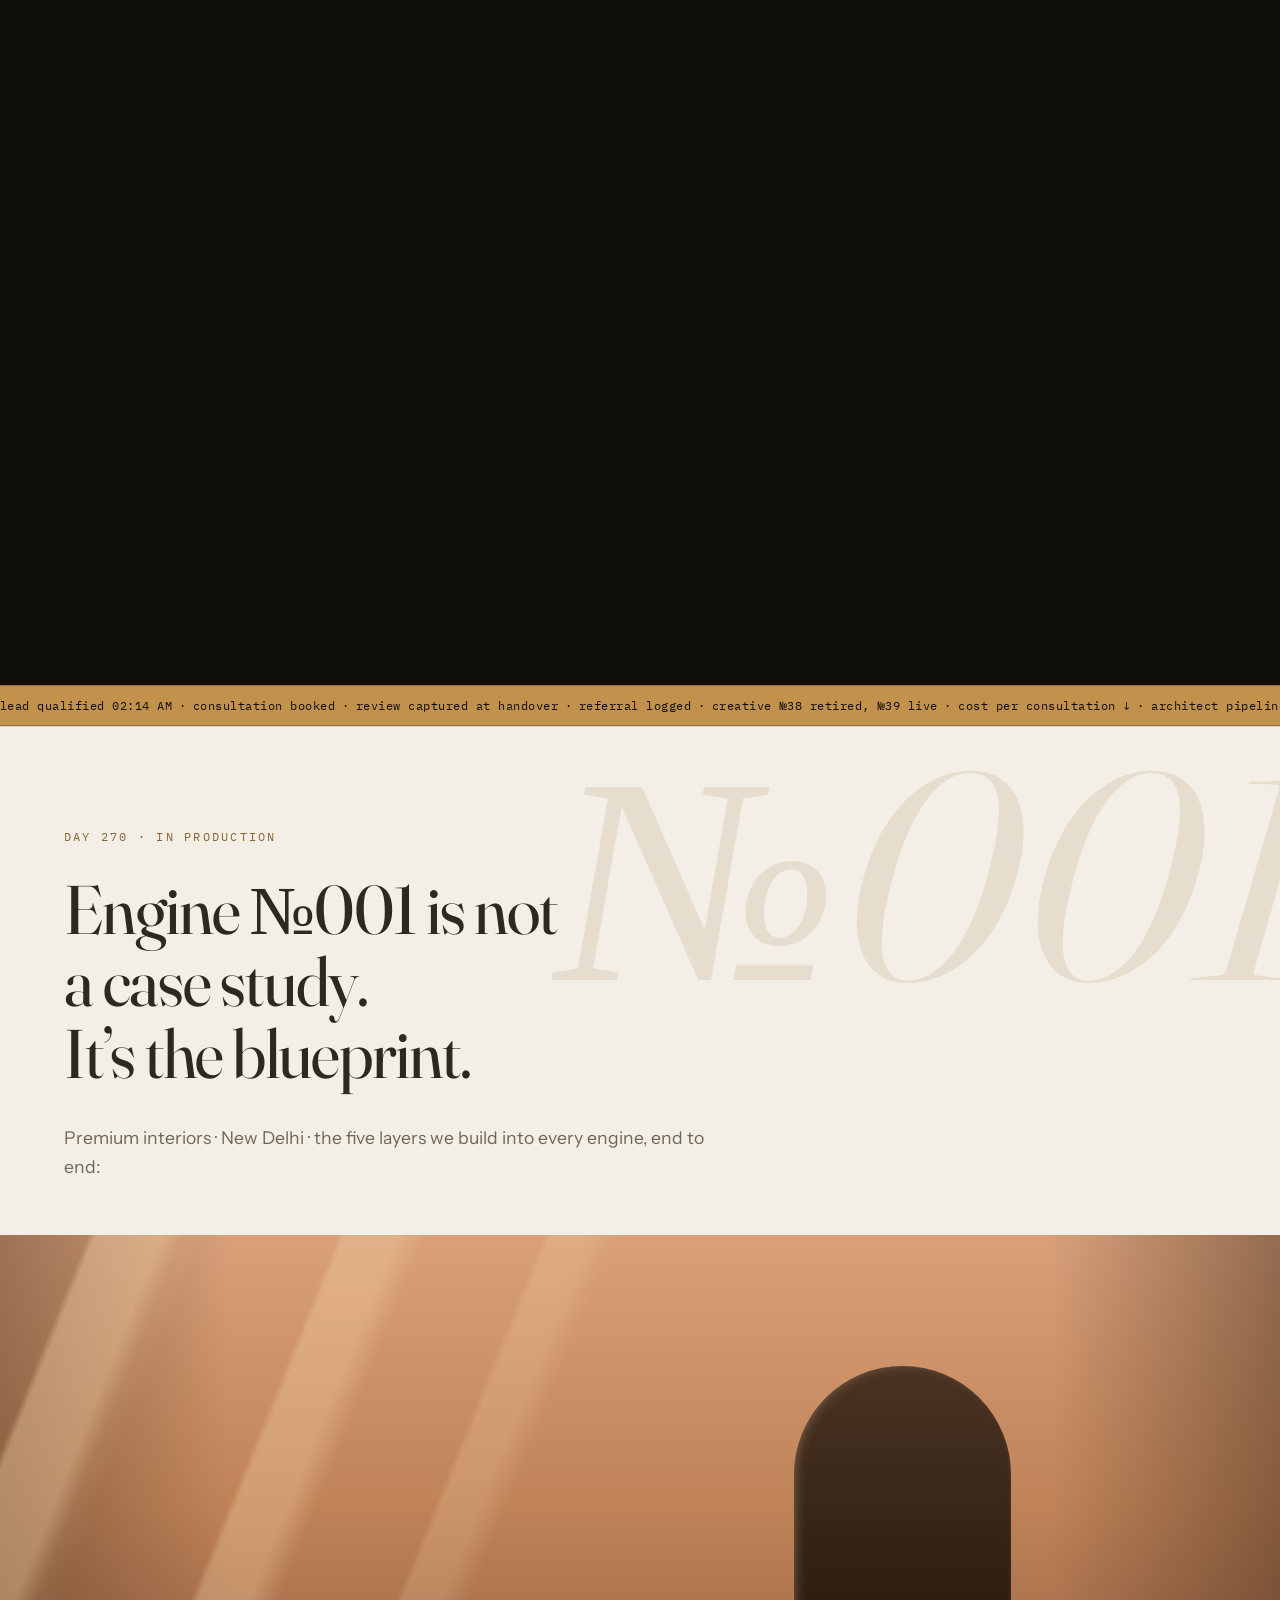
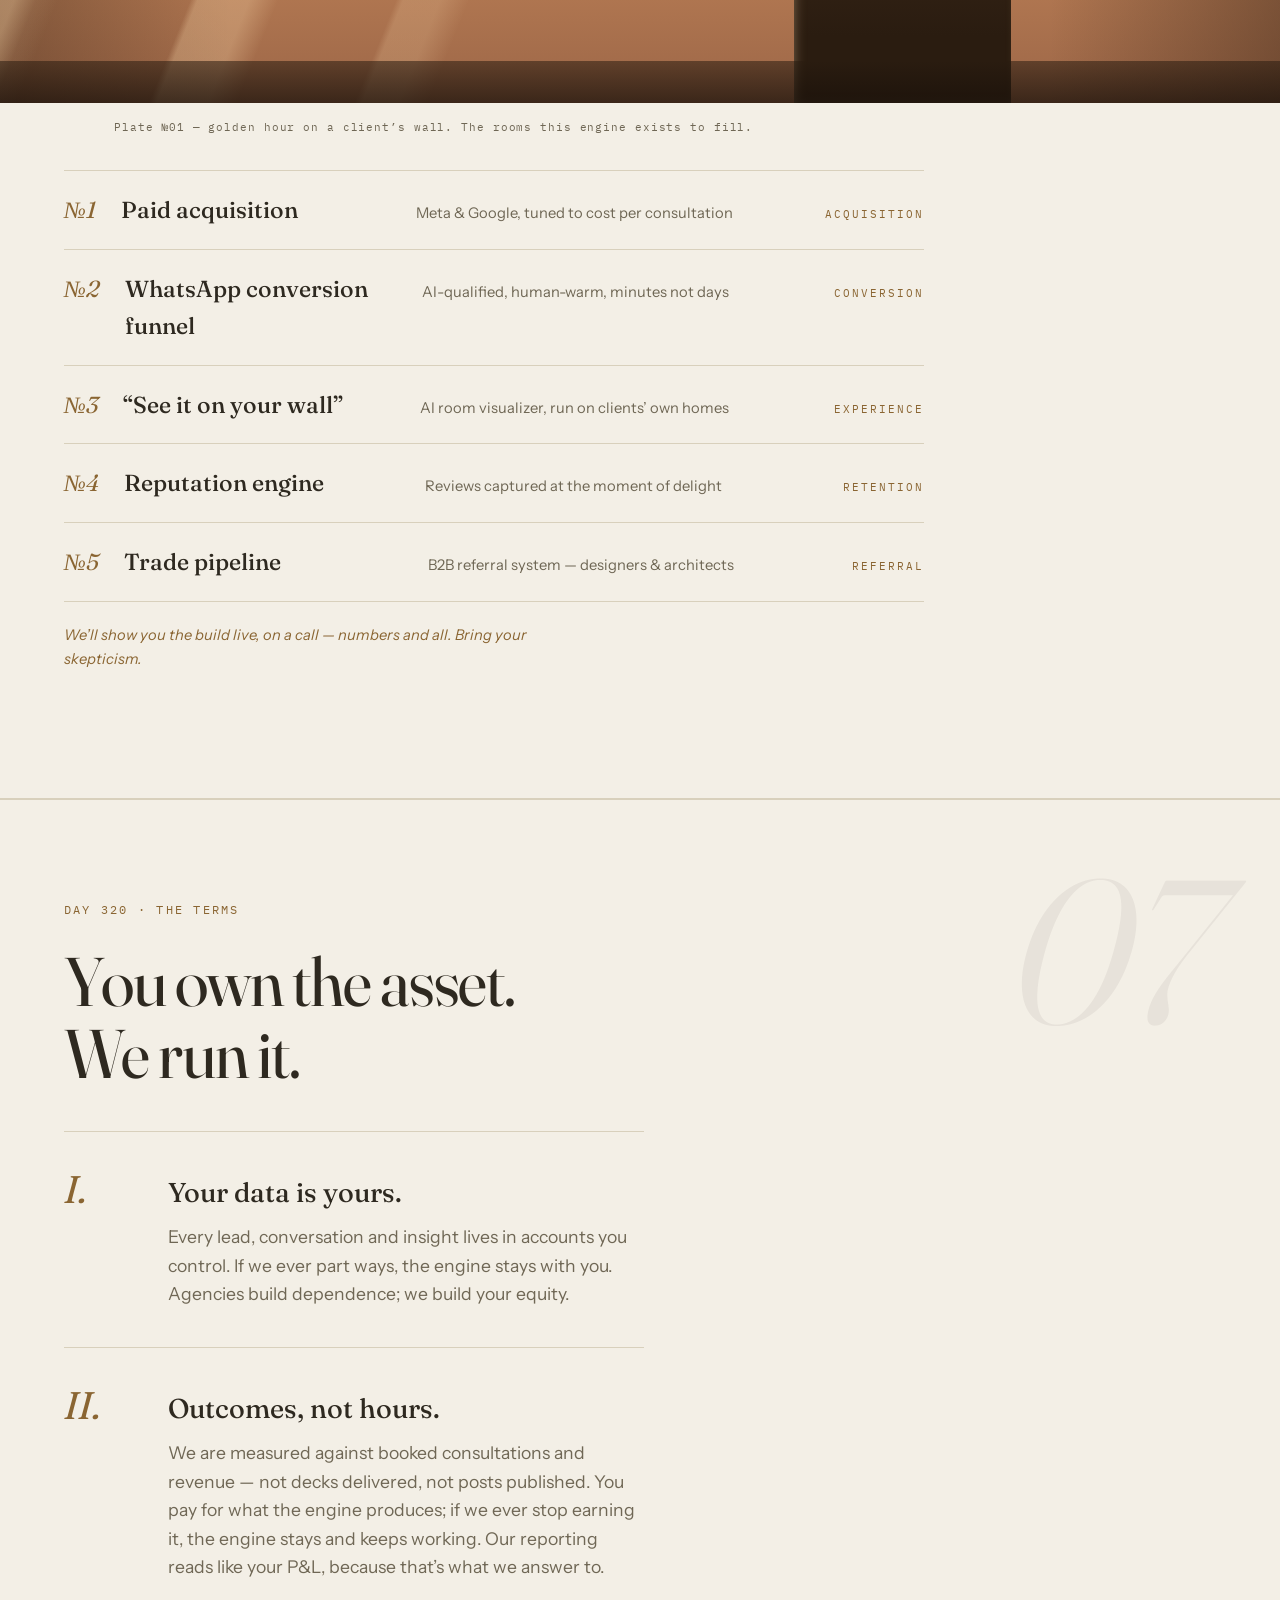
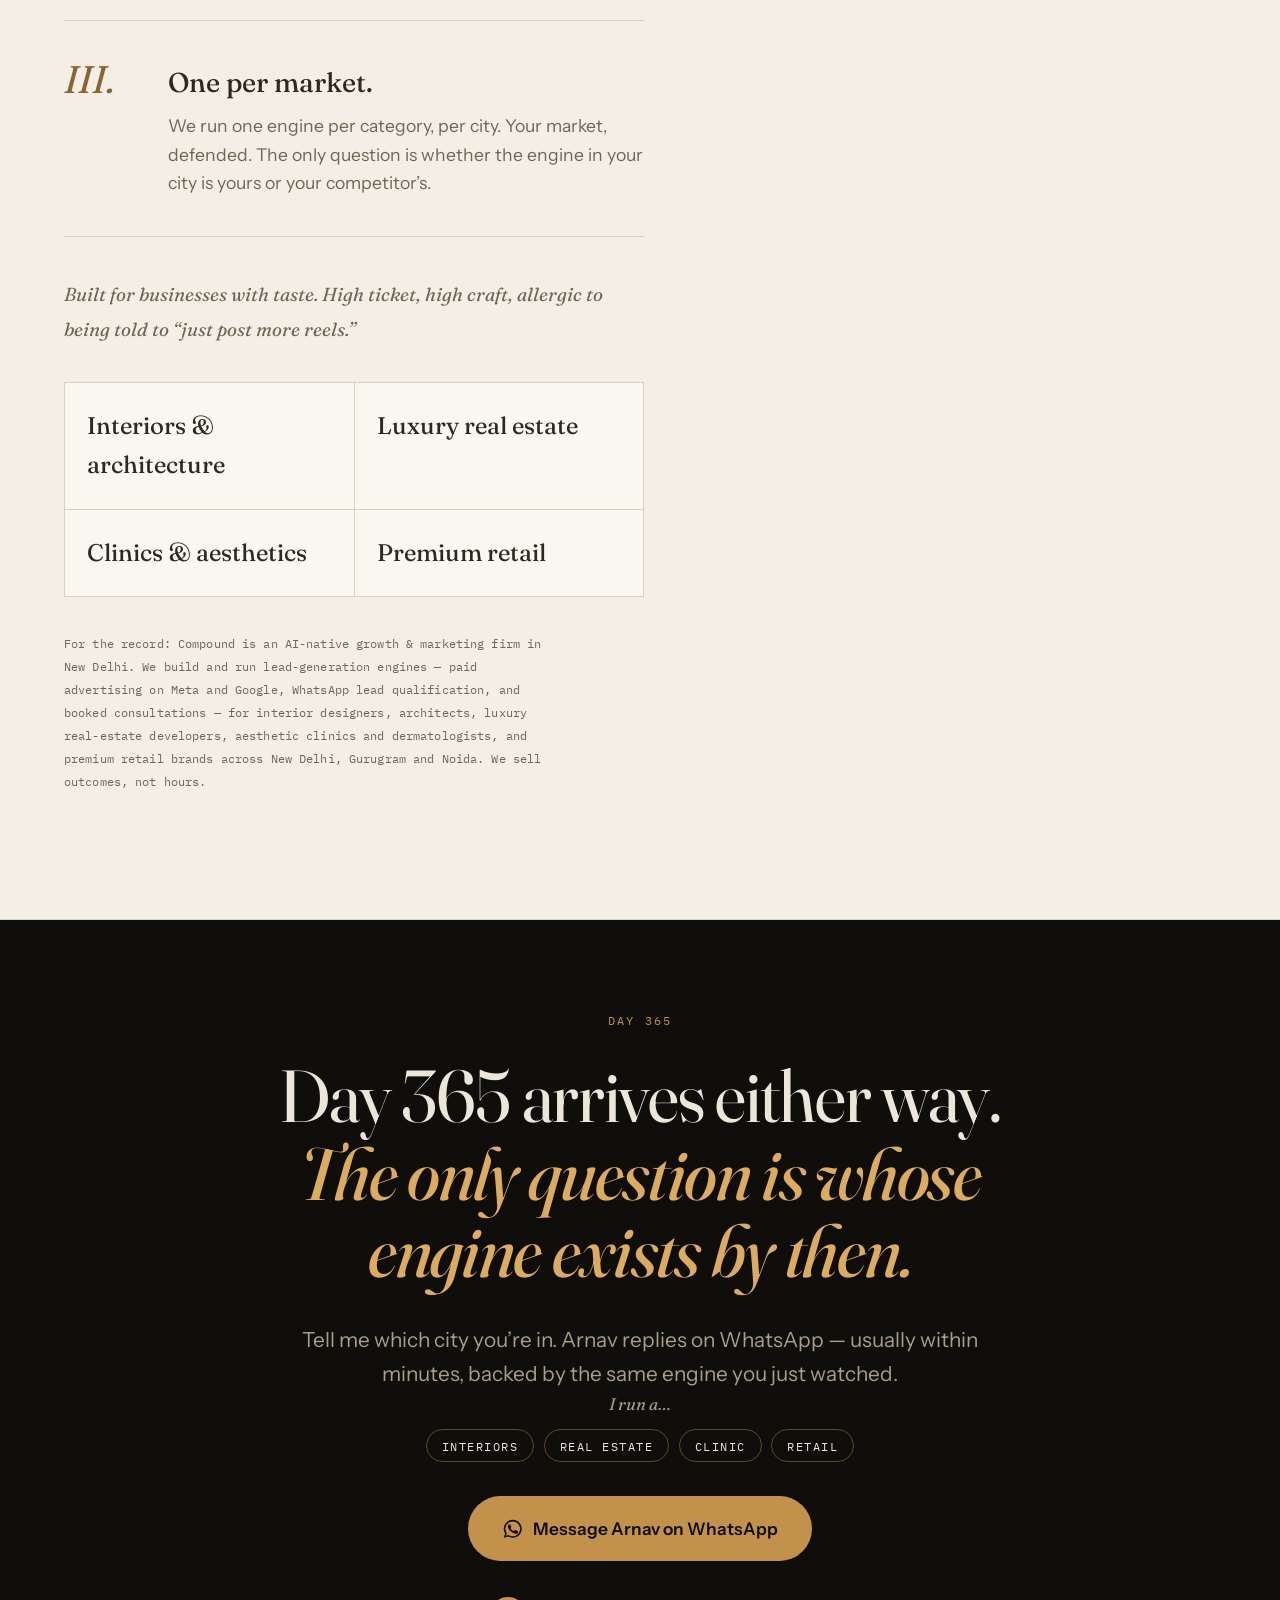
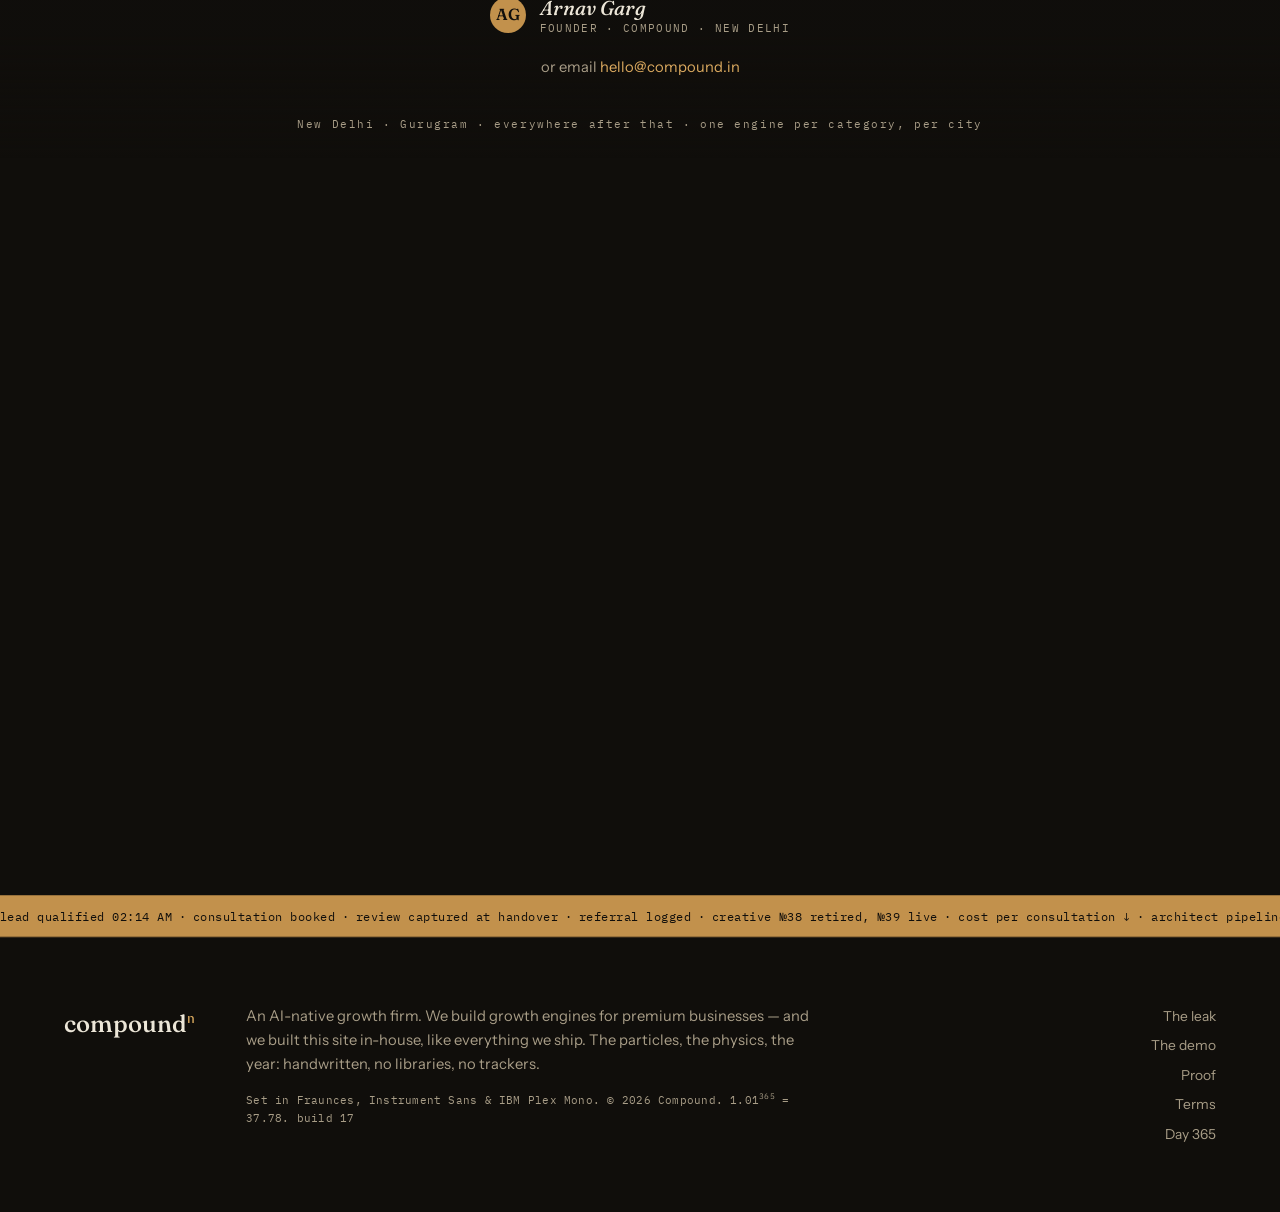
==== commit 48407a1e: "Final check: regression fleet findings, all fixed (build 17) CRITICAL (caught by the hunt, live in b" ====
--- a/index.html
+++ b/index.html
@@ -18,10 +18,12 @@
   <meta name="twitter:image" content="https://arnavgg12.github.io/Compound/og.png" />
   <link rel="icon" href="data:image/svg+xml,%3Csvg xmlns='http://www.w3.org/2000/svg' viewBox='0 0 64 64'%3E%3Crect width='64' height='64' rx='14' fill='%23100e0b'/%3E%3Ctext x='27' y='44' font-family='Georgia,serif' font-size='34' fill='%23F3EFE6' text-anchor='middle'%3EC%3C/text%3E%3Ctext x='47' y='28' font-family='Georgia,serif' font-size='18' fill='%23C2914C' text-anchor='middle'%3En%3C/text%3E%3C/svg%3E" />
   <link rel="preload" href="fonts/fraunces-var.woff2" as="font" type="font/woff2" crossorigin />
+  <link rel="preload" href="fonts/fraunces-var-italic.woff2" as="font" type="font/woff2" crossorigin />
   <link rel="preload" href="fonts/instrument-var.woff2" as="font" type="font/woff2" crossorigin />
-  <link rel="stylesheet" href="styles.css?v=16" />
+  <link rel="stylesheet" href="styles.css?v=17" />
   <noscript><style>
     .reveal,.kin .kw i{opacity:1;visibility:visible;transform:none}
+    .kicker.reveal,.ledger__row.reveal{transform:none!important}
     #boot,#cursor,.hud{display:none!important}
     .noscript-note{display:block!important}
   </style></noscript>
@@ -43,7 +45,7 @@
   <!-- chrome -->
   <header class="nav" id="nav">
     <a class="nav__mark" href="#top" aria-label="Compound — back to day zero">compound<sup>n</sup></a>
-    <a class="nav__cta" id="waNav" href="#" target="_blank" rel="noopener" data-cursor="WHATSAPP">
+    <a class="nav__cta" id="waNav" href="https://wa.me/919999999999?text=Hi%20Compound%20%E2%80%94%20I%20came%20across%20your%20site.%20I%27d%20like%20to%20talk%20about%20a%20growth%20engine%20for%20my%20city." target="_blank" rel="noopener" data-cursor="WHATSAPP">
       <svg class="wa" viewBox="0 0 24 24" aria-hidden="true"><path fill="currentColor" d="M12 2a10 10 0 0 0-8.6 15.1L2 22l5-1.3A10 10 0 1 0 12 2Zm0 18.2a8.2 8.2 0 0 1-4.2-1.1l-.3-.2-3 .8.8-2.9-.2-.3A8.2 8.2 0 1 1 12 20.2Zm4.6-6.1c-.3-.1-1.5-.7-1.7-.8-.2-.1-.4-.1-.6.1-.2.3-.6.8-.8 1-.1.2-.3.2-.5.1a6.7 6.7 0 0 1-3.4-2.9c-.3-.4 0-.5.1-.7l.4-.5c.1-.2.1-.3.2-.5 0-.2 0-.4-.1-.5l-.8-1.9c-.2-.5-.4-.4-.6-.4h-.5c-.2 0-.5 0-.7.3-.3.3-1 .9-1 2.2s1 2.6 1.1 2.8c.1.2 2 3.1 4.9 4.3.7.3 1.2.5 1.6.6.7.2 1.3.2 1.8.1.6-.1 1.5-.6 1.7-1.2.2-.6.2-1.1.2-1.2-.1-.1-.3-.2-.6-.3Z"/></svg>
       <span class="nav__ctaLabel">WhatsApp&nbsp;us</span>
     </a>
@@ -74,7 +76,7 @@
             <span class="kin__line kin__line--accent"><span class="kw"><i>We&rsquo;d</i></span> <span class="kw"><i>rather</i></span> <span class="kw"><i>show</i></span> <span class="kw"><i>you</i></span> <span class="kw"><i>the&nbsp;year.</i></span></span>
           </h1>
           <p class="lede reveal">This page is the next 365 days of your business — the growth engine we build and run, in the order we build it. Strangers in, revenue out, data back in. You own all&nbsp;of&nbsp;it.</p>
-          <p class="heroEq reveal" id="heroEq" role="button" tabindex="0" aria-label="Replay the compounding equation: 1.01 to the power of 365 equals 37.78" title="Replay">
+          <p class="heroEq reveal" id="heroEq" role="button" tabindex="0" data-cursor="REPLAY" aria-label="Replay the compounding equation: 1.01 to the power of 365 equals 37.78" title="Replay">
             1.01<sup id="heroExp">365</sup>
             <span class="heroEq__eq">=</span>
             <span class="heroEq__res" id="heroRes">37.78</span><span class="heroEq__x">&times;</span>
@@ -165,7 +167,7 @@
             <p class="demo__verdict">Booked — while the studio slept.</p>
             <p class="demo__copy">No forms. No &ldquo;we&rsquo;ll call you back.&rdquo; Premium customers buy from whoever answers first — the engine makes sure that&rsquo;s you.</p>
             <div class="demo__ctaRow">
-              <a class="btn btn--brass" id="waDemo" href="#begin" target="_blank" rel="noopener" data-cursor="WHATSAPP">Get this engine <span class="btn__arrow">&rarr;</span></a>
+              <a class="btn btn--brass" id="waDemo" href="https://wa.me/919999999999?text=Hi%20Compound%20%E2%80%94%20I%20came%20across%20your%20site.%20I%27d%20like%20to%20talk%20about%20a%20growth%20engine%20for%20my%20city." target="_blank" rel="noopener" data-cursor="WHATSAPP">Get this engine <span class="btn__arrow">&rarr;</span></a>
               <button class="btn btn--ghost btn--mini" id="replayDemo" type="button" data-cursor="REPLAY">Replay <span class="btn__arrow">&#8635;</span></button>
             </div>
           </aside>
@@ -333,7 +335,7 @@
             <button type="button" class="catchip" data-cat="a premium retail brand">Retail</button>
           </div>
           <div class="begin__actions reveal">
-            <a class="btn btn--brass btn--big" id="waMain" href="#" target="_blank" rel="noopener" data-cursor="WHATSAPP">
+            <a class="btn btn--brass btn--big" id="waMain" href="https://wa.me/919999999999?text=Hi%20Compound%20%E2%80%94%20I%20came%20across%20your%20site.%20I%27d%20like%20to%20talk%20about%20a%20growth%20engine%20for%20my%20city." target="_blank" rel="noopener" data-cursor="WHATSAPP">
               <svg class="wa" viewBox="0 0 24 24" aria-hidden="true"><path fill="currentColor" d="M12 2a10 10 0 0 0-8.6 15.1L2 22l5-1.3A10 10 0 1 0 12 2Zm0 18.2a8.2 8.2 0 0 1-4.2-1.1l-.3-.2-3 .8.8-2.9-.2-.3A8.2 8.2 0 1 1 12 20.2Zm4.6-6.1c-.3-.1-1.5-.7-1.7-.8-.2-.1-.4-.1-.6.1-.2.3-.6.8-.8 1-.1.2-.3.2-.5.1a6.7 6.7 0 0 1-3.4-2.9c-.3-.4 0-.5.1-.7l.4-.5c.1-.2.1-.3.2-.5 0-.2 0-.4-.1-.5l-.8-1.9c-.2-.5-.4-.4-.6-.4h-.5c-.2 0-.5 0-.7.3-.3.3-1 .9-1 2.2s1 2.6 1.1 2.8c.1.2 2 3.1 4.9 4.3.7.3 1.2.5 1.6.6.7.2 1.3.2 1.8.1.6-.1 1.5-.6 1.7-1.2.2-.6.2-1.1.2-1.2-.1-.1-.3-.2-.6-.3Z"/></svg>
               Message Arnav on WhatsApp
             </a>
@@ -366,7 +368,7 @@
       <p class="colophon__mark">compound<sup>n</sup></p>
       <div class="colophon__text">
         <p>An AI-native growth firm. We build growth engines for premium businesses — and we built this site in-house, like everything we ship. The particles, the physics, the year: handwritten, no libraries, no trackers.</p>
-        <p class="colophon__fine mono">Set in Fraunces, Instrument Sans &amp; IBM Plex Mono. © 2026 Compound. 1.01<sup>365</sup> = 37.78. <span id="buildTag">build 16</span></p>
+        <p class="colophon__fine mono">Set in Fraunces, Instrument Sans &amp; IBM Plex Mono. © 2026 Compound. 1.01<sup>365</sup> = 37.78. <span id="buildTag">build 17</span></p>
       </div>
       <nav class="colophon__nav" aria-label="Footer">
         <a href="#leak">The leak</a>
@@ -378,7 +380,7 @@
     </div>
   </footer>
 
-  <script src="engine.js?v=16"></script>
-  <script src="main.js?v=16"></script>
+  <script src="engine.js?v=17"></script>
+  <script src="main.js?v=17"></script>
 </body>
 </html>
--- a/styles.css
+++ b/styles.css
@@ -229,7 +229,8 @@
   -webkit-backdrop-filter: blur(14px) saturate(1.1);
   backdrop-filter: blur(14px) saturate(1.1);
   box-shadow: 0 1px 0 rgba(194, 145, 76, 0.2);
-  padding-block: 0.65rem;
+  /* keep clearing the notch when compacted */
+  padding-block: calc(0.65rem + env(safe-area-inset-top, 0px)) 0.65rem;
 }
 .nav__mark {
   font-family: var(--serif);
@@ -325,7 +326,7 @@
   /* the marquee reads as a broken control on touch — phones get the
      brass band as a still, curated line instead */
   .tape .tape__track { display: none; } /* beats the later base rule */
-  .tape { padding-block: 0.8rem; }
+  .tape.tape { padding-block: 0.8rem; } /* beats the later base rule */
   .tape::after {
     content: "lead qualified 02:14 am · consultation booked · review captured · referral logged";
     display: block;
@@ -357,6 +358,22 @@
     height: min(48vh, 420px);
     min-height: 320px;
   }
+  /* pins off for ALL narrow viewports (incl. zoomed/snapped desktops) —
+     must match the coarse-pointer copy below, and must accompany this
+     block's body{overflow-x:hidden}, which would break sticky */
+  .ch.ch--zero, .ch.ch--leak, .ch.ch--attract, .ch.ch--book, .ch.ch--compound, .ch.ch--begin {
+    min-height: auto;
+  }
+  .ch .ch__pin {
+    position: static;
+    min-height: auto;
+    padding: clamp(3.5rem, 9vh, 5rem) var(--pad-x) 6.5rem;
+  }
+  .ch--zero .ch__pin, .ch--begin .ch__pin {
+    min-height: 100vh;
+    min-height: 100svh;
+    padding-bottom: 6.5rem;
+  }
 }
 
 /* touch devices regardless of width */
@@ -437,7 +454,7 @@
 #cursor.grow #cursorTag { opacity: 1; }
 #cursor.is-out { opacity: 0; }
 body.has-cursor #cursor { display: flex; }
-body.has-cursor a, body.has-cursor button { cursor: none; }
+body.has-cursor a, body.has-cursor button, body.has-cursor [role="button"] { cursor: none; }
 body.has-cursor { cursor: none; }
 
 /* ---------- chapters ---------- */
@@ -1301,8 +1318,11 @@
 
 /* — Plate №01: the client's world, painted in light — */
 .plate {
+  /* the inner is LEFT-anchored at exactly --pad-x from the viewport,
+     so the bleed is a pad-x pullback — the 50%/50vw trick assumes a
+     centered container and broke on wide desktops */
   width: 100vw;
-  margin-left: calc(50% - 50vw);
+  margin-left: calc(-1 * var(--pad-x));
   margin-block: clamp(2.4rem, 6vh, 4rem) var(--gap-2);
 }
 .plate__art {
@@ -1385,8 +1405,8 @@
 
 /* — role-based motion: kickers stamp in from the left,
      ledger rows carriage in from the right, headlines keep the rise — */
-.kicker.reveal { transform: translateX(-26px); }
-.ledger__row.reveal { transform: translateX(26px); }
+.kicker.reveal:not(.is-in) { transform: translateX(-26px); }
+.ledger__row.reveal:not(.is-in) { transform: translateX(26px); }
 
 /* — the cross-universe touch: type that feels the field — */
 @keyframes shudder {
@@ -1403,7 +1423,7 @@
   html { scroll-behavior: auto; }
   .phone__scroll { scroll-behavior: auto; }
   .reveal { opacity: 1; visibility: visible; transform: none; transition: none; }
-  .kicker.reveal, .ledger__row.reveal { transform: none; }
+  .kicker.reveal:not(.is-in), .ledger__row.reveal:not(.is-in) { transform: none; }
   .is-shudder { animation: none; }
   .kw i { transform: none; transition: none; }
   .tape__track { animation: none; }
